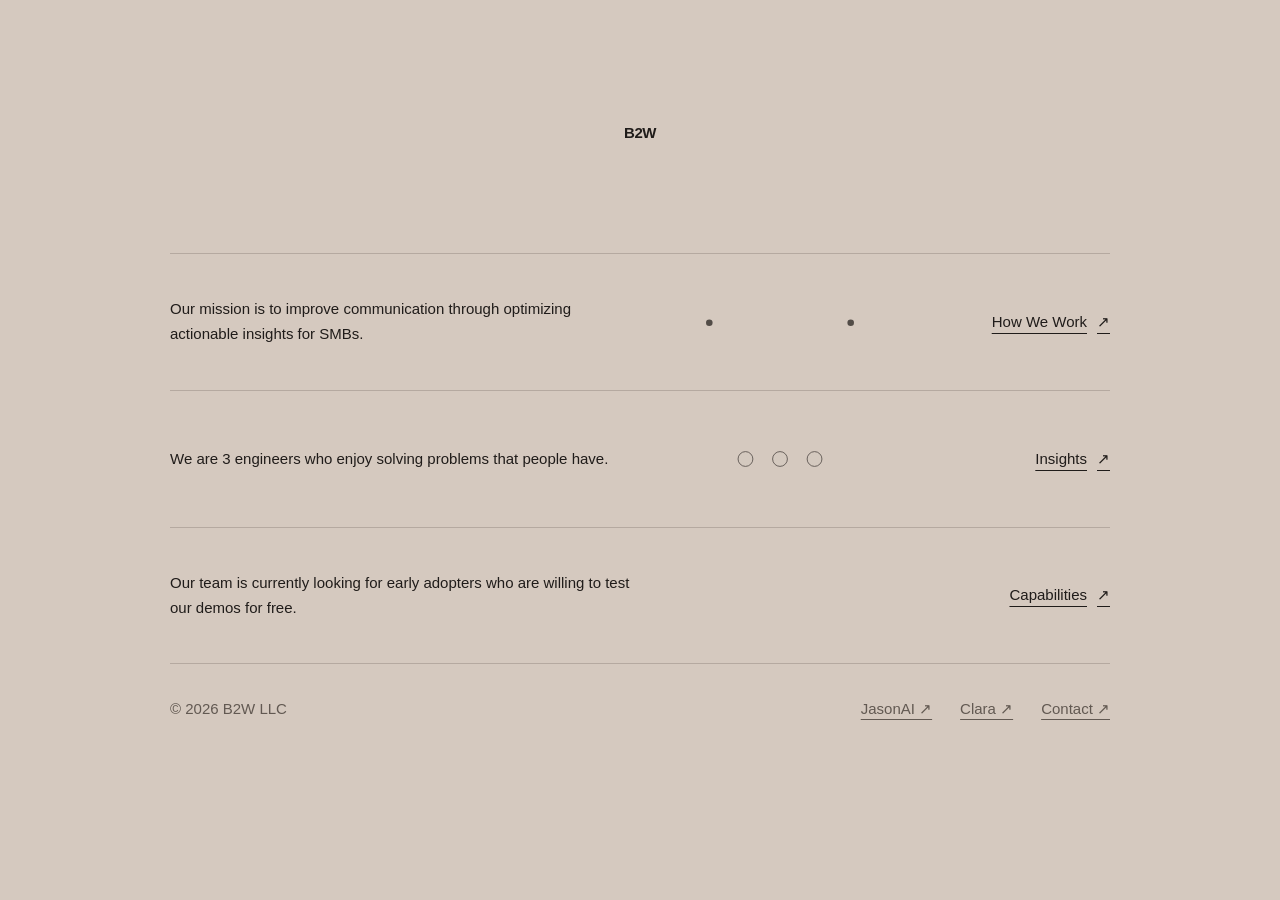
==== index.html @ 0a70f093 "Build V2 unlimited six-question SMB field notes and animated JasonAI Clara product tours" ====
<!doctype html>

<html lang="en">
  <head>
    <meta charset="utf-8" />
    <meta name="theme-color" content="#f2f1ed" />
    <meta content="width=device-width,initial-scale=1" name="viewport" />
    <meta
      content="B2W designs practical AI systems around the information, decisions, and handoffs that already run a business."
      name="description"
    />
    <title>B2W — Built to Work</title>

    <link rel="stylesheet" href="/assets/css/b2w.css" />
    <link rel="stylesheet" href="/assets/css/home.css" />
    <link rel="stylesheet" href="/assets/css/header.css" />
    <link rel="stylesheet" href="/assets/css/ecosystem-home-links.css" />
    <link rel="stylesheet" href="/assets/css/site-contact.css" />
    <link rel="stylesheet" href="/assets/css/field-notes-v2.css" />
    <link rel="stylesheet" href="/assets/css/live-product-demos-v2.css" />
  </head>
  <body>
    <div class="site-shell">
      <header class="site-header ecosystem-header">
        <div class="header-inner">
          <a
            aria-label="B2W home"
            class="brand"
            data-view-link="home"
            href="#home"
            >B2W</a
          ><span
            class="current-page"
            id="currentPage"
            aria-live="polite"
          ></span>
          <nav aria-label="B2W pages" class="header-nav">
            <a data-view-link="how-we-work" href="#how-we-work">How We Work</a
            ><a data-view-link="insights" href="#insights">Insights</a
            ><a data-view-link="offerings" href="#offerings">Capabilities</a>
          </nav>
          <div class="header-actions">
            <a
              class="contact-button"
              href="/contact/" data-contact-open
              >Contact</a
            ><a class="secondary-cta" href="/jasonai/"
              >JasonAI <span aria-hidden="true">↗</span></a
            ><a class="secondary-cta" href="/clara/"
              >Clara <span aria-hidden="true">↗</span></a
            >
          </div>
          <button
            aria-controls="mobileTray"
            aria-expanded="false"
            class="menu-toggle"
            type="button"
          >
            <span>Menu</span><span aria-hidden="true">+</span>
          </button>
          <nav
            aria-label="Mobile navigation"
            class="mobile-tray"
            id="mobileTray"
          >
            <a data-view-link="how-we-work" href="#how-we-work"
              ><span>How We Work</span><span>→</span></a
            >
            <a data-view-link="insights" href="#insights"
              ><span>Insights</span><span>→</span></a
            >
            <a data-view-link="offerings" href="#offerings"
              ><span>Capabilities</span><span>→</span></a
            >
            <a
              class="mobile-contact-cta"
              href="/contact/" data-contact-open
              ><span>Contact</span><span aria-hidden="true">→</span></a
            >
            <a
              class="product-sub-link"
              href="/jasonai/"
              aria-label="Visit JasonAI product website"
              ><span>JasonAI</span><span aria-hidden="true">↗</span></a
            ><a
              class="product-sub-link"
              href="/clara/"
              aria-label="Visit Clara product website"
              ><span>Clara</span><span aria-hidden="true">↗</span></a
            >
          </nav>
        </div>
        <div class="mobile-menu-shade" aria-hidden="true"></div>
      </header>
      <div class="view-wrap">
        <main class="mock-view active" data-view="home" id="home">
          <section class="mission-home">
            <div class="mission-unit">
              <p>
                Our mission is to improve communication through optimizing
                actionable insights for SMBs.
              </p>
              <div class="mission-interlude">
                <svg viewBox="0 0 180 42" fill="none" aria-hidden="true">
                  <path class="hm-path" d="M4 22H55L75 7L101 35L126 22H176" />
                  <circle class="hm-dot" r="4" cx="4" cy="22" />
                  <circle class="hm-dot delay" r="4" cx="176" cy="22" /></svg
                ><a
                  class="mission-link"
                  data-view-link="how-we-work" href="#how-we-work"
                  >How We Work <span aria-hidden="true">↗</span></a
                >
              </div>
            </div>
            <div class="mission-unit">
              <p>
                We are 3 engineers who enjoy solving problems that people have.
              </p>
              <div class="mission-interlude">
                <svg viewBox="0 0 180 42" fill="none" aria-hidden="true">
                  <path class="hm-path" d="M8 21H172" />
                  <circle class="hm-node" cx="48" cy="21" r="9" />
                  <circle class="hm-node delay" cx="90" cy="21" r="9" />
                  <circle class="hm-node delay2" cx="132" cy="21" r="9" /></svg
                ><a
                  class="mission-link"
                  data-view-link="insights" href="#insights"
                  >Insights <span aria-hidden="true">↗</span></a
                >
              </div>
            </div>
            <div class="mission-unit">
              <p>
                Our team is currently looking for early adopters who are willing
                to test our demos for free.
              </p>
              <div class="mission-interlude">
                <svg viewBox="0 0 180 42" fill="none" aria-hidden="true">
                  <path class="hm-path" d="M4 32H40V10H82V32H122V10H176" />
                  <path class="hm-tail" d="M161 4L176 10L161 16" /></svg
                ><a
                  class="mission-link"
                  data-view-link="offerings" href="#offerings"
                  >Capabilities <span aria-hidden="true">↗</span></a
                >
              </div>
            </div>
            <div class="home-bottom-actions">
              <span class="home-llc">© 2026 B2W LLC</span><div class="ecosystem-home-footer"><a href="/jasonai/">JasonAI ↗</a><a href="/clara/">Clara ↗</a><a class="home-contact" href="/contact/" data-contact-open>Contact ↗</a></div>
            </div>
          </section>
        </main>
        <main class="mock-view" data-view="offerings" id="offerings"><div class="offerings-layout"><article class="offering-card v2-product-card"><a href="/jasonai/" aria-label="Open jasonai website"><span class="v2-product-title">JasonAI</span><p class="v2-product-desc">The GC owner's executive secretary: ask in selected conversations, track job changes, and review updates in one dashboard.</p><div class="v2-live-stage" data-product="jasonai" aria-label="jasonai illustrative product demonstration"></div><span class="v2-product-open"><span>JasonAI</span><span>Explore product ↗</span></span></a></article><article class="offering-card v2-product-card"><a href="/clara/" aria-label="Open clara website"><span class="v2-product-title">Clara</span><p class="v2-product-desc">For property teams: record a site visit, build an estimate, share versions and stay on top of every property in chat.</p><div class="v2-live-stage" data-product="clara" aria-label="clara illustrative product demonstration"></div><span class="v2-product-open"><span>Clara</span><span>Explore product ↗</span></span></a></article></div></main>
        <main class="mock-view" data-view="team" id="team">
          <div class="team-table" role="table" aria-label="B2W team">
            <div class="team-row" role="row" tabindex="0">
              <div class="team-identity" role="cell">
                <strong>Ali</strong><br />Strategy<img
                  class="team-portrait"
                  alt="Portrait of Ali"
                  src="/assets/images/team-01.webp"
                  loading="lazy"
                />
              </div>
              <div role="cell">
                Identifies the decisions worth improving, shapes product
                direction, and connects customer needs to practical systems.
              </div>
            </div>
            <div class="team-row" role="row" tabindex="0">
              <div class="team-identity" role="cell">
                <strong>Aaron</strong><br />Operations<img
                  class="team-portrait"
                  alt="Portrait of Aaron"
                  src="/assets/images/team-02.webp"
                  loading="lazy"
                />
              </div>
              <div role="cell">
                Customer discovery, delivery, and turning working pilots into
                repeatable services.
              </div>
            </div>
            <div class="team-row" role="row" tabindex="0">
              <div class="team-identity" role="cell">
                <strong>Jason</strong><br />Technology<img
                  class="team-portrait"
                  alt="Portrait of Jason"
                  src="/assets/images/team-03.webp"
                  loading="lazy"
                />
              </div>
              <div role="cell">
                Implementation, architecture, and translating product behavior
                into working software.
              </div>
            </div>
          </div>
        </main>
        <main class="mock-view" data-view="how-we-work" id="how-we-work">
          <section class="subpage">
            <div class="stage-list">
              <section class="stage open" data-stage="">
                <button aria-expanded="true" class="stage-head" type="button">
                  <span class="stage-number">01</span
                  ><span class="stage-title">Understand the work</span
                  ><span class="stage-mark">+</span>
                </button>
                <div class="stage-body">
                  <div class="stage-body-inner">
                    <div class="stage-details">
                      <div class="stage-detail">
                        <span>We look at</span
                        ><span
                          >Who is doing the work, what information they use,
                          where it comes from, and what decision or handoff
                          matters.</span
                        >
                      </div>
                      <div class="stage-detail">
                        <span>We identify</span
                        ><span
                          >Repeated friction, missing context, manual
                          reconciliation, approval bottlenecks, and failure
                          points.</span
                        >
                      </div>
                      <div class="stage-detail">
                        <span>You leave with</span
                        ><span
                          >A clear workflow map and a specific operating problem
                          worth solving.</span
                        >
                      </div>
                    </div>
                  </div>
                </div>
              </section>
              <section class="stage" data-stage="">
                <button aria-expanded="false" class="stage-head" type="button">
                  <span class="stage-number">02</span
                  ><span class="stage-title">Define the system</span
                  ><span class="stage-mark">+</span>
                </button>
                <div class="stage-body">
                  <div class="stage-body-inner">
                    <div class="stage-details">
                      <div class="stage-detail">
                        <span>We decide</span
                        ><span
                          >What the system needs to know, what it should
                          surface, what it can automate, and where a person
                          stays in control.</span
                        >
                      </div>
                      <div class="stage-detail">
                        <span>We design</span
                        ><span
                          >The information model, decision logic, interface,
                          approvals, and handoffs around the existing
                          workflow.</span
                        >
                      </div>
                      <div class="stage-detail">
                        <span>You leave with</span
                        ><span
                          >A concrete system definition instead of an abstract
                          AI use case.</span
                        >
                      </div>
                    </div>
                  </div>
                </div>
              </section>
              <section class="stage" data-stage="">
                <button aria-expanded="false" class="stage-head" type="button">
                  <span class="stage-number">03</span
                  ><span class="stage-title">Prototype the behavior</span
                  ><span class="stage-mark">+</span>
                </button>
                <div class="stage-body">
                  <div class="stage-body-inner">
                    <div class="stage-details">
                      <div class="stage-detail">
                        <span>We build</span
                        ><span
                          >The smallest working version that proves how
                          information becomes context, how the system reasons
                          through the task, and what the user actually
                          sees.</span
                        >
                      </div>
                      <div class="stage-detail">
                        <span>We test</span
                        ><span
                          >Real scenarios, edge cases, user reactions, and
                          whether the workflow is genuinely faster or
                          clearer.</span
                        >
                      </div>
                      <div class="stage-detail">
                        <span>You leave with</span
                        ><span
                          >A working prototype that can be used, challenged, and
                          improved.</span
                        >
                      </div>
                    </div>
                  </div>
                </div>
              </section>
              <section class="stage" data-stage="">
                <button aria-expanded="false" class="stage-head" type="button">
                  <span class="stage-number">04</span
                  ><span class="stage-title">Connect the workflow</span
                  ><span class="stage-mark">+</span>
                </button>
                <div class="stage-body">
                  <div class="stage-body-inner">
                    <div class="stage-details">
                      <div class="stage-detail">
                        <span>We connect</span
                        ><span
                          >The minimum set of tools, data sources, messaging
                          channels, spreadsheets, or internal systems required
                          to keep the workflow current.</span
                        >
                      </div>
                      <div class="stage-detail">
                        <span>We control</span
                        ><span
                          >Permissions, review points, failure states, and the
                          actions the system is allowed to take.</span
                        >
                      </div>
                      <div class="stage-detail">
                        <span>You leave with</span
                        ><span
                          >An integrated pilot operating against the real work
                          rather than sample data.</span
                        >
                      </div>
                    </div>
                  </div>
                </div>
              </section>
              <section class="stage" data-stage="">
                <button aria-expanded="false" class="stage-head" type="button">
                  <span class="stage-number">05</span
                  ><span class="stage-title">Refine and hand off</span
                  ><span class="stage-mark">+</span>
                </button>
                <div class="stage-body">
                  <div class="stage-body-inner">
                    <div class="stage-details">
                      <div class="stage-detail">
                        <span>We measure</span
                        ><span
                          >Where the system saves time, improves visibility,
                          reduces missed work, or creates better
                          decisions.</span
                        >
                      </div>
                      <div class="stage-detail">
                        <span>We refine</span
                        ><span
                          >The interface, context, logic, and integrations
                          around actual use.</span
                        >
                      </div>
                      <div class="stage-detail">
                        <span>You leave with</span
                        ><span
                          >A maintainable operating system, documented behavior,
                          and a clear path for what should happen next.</span
                        >
                      </div>
                    </div>
                  </div>
                </div>
              </section>
            </div>
          </section>
        </main>
        <main class="mock-view" data-view="insights" id="insights"></main>
      </div>
    </div>
    <footer class="footer">
      <div class="footer-inner"><span>© 2026 B2W LLC</span><nav class="footer-links" aria-label="Other B2W sites"><a href="/jasonai/">JasonAI ↗</a><a href="/clara/">Clara ↗</a><a href="/contact/" data-contact-open>Contact ↗</a></nav></div>
    </footer>
    <script src="/assets/js/field-notes-data-v2.js"></script>
    <script src="/assets/js/field-notes-ui-v2.js"></script>
    <script src="/assets/js/b2w-route-entry.js"></script>
    <script src="/assets/js/b2w-controller.js"></script>
    <script src="/assets/js/b2w-offerings.js"></script>
    <script src="/assets/js/live-product-demos-v2.js"></script>
    <script src="/assets/js/b2w-insights.js"></script>
    <script src="/assets/js/b2w-mobile-navigation.js"></script>
    <script src="/assets/js/b2w-theme.js"></script>
    <script src="/assets/js/b2w-labels.js"></script>
    <script src="/assets/js/ecosystem-transitions.js"></script>
      <script src="/assets/js/site-contact.js"></script>
  </body>
</html>
---- assets/css/b2w.css ----
:root {
  --paper: #f2f1ed;
  --ink: #11110f;
  --muted: #6e6a65;
  --rule: rgba(17, 17, 15, 0.13);
  --size: 15px;
  --line: 1.62;
  --step: 28px;
  --max: 760px;
  --shell: 1120px;
  --ease: cubic-bezier(0.2, 0.8, 0.2, 1);
  --spring: cubic-bezier(0.16, 1, 0.3, 1);
}
* {
  box-sizing: border-box;
}
html {
  background: var(--paper);
  scroll-behavior: smooth;
}
body {
  margin: 0;
  background: var(--paper);
  color: var(--ink);
  font-family:
    Inter,
    ui-sans-serif,
    -apple-system,
    BlinkMacSystemFont,
    "Segoe UI",
    sans-serif;
  -webkit-font-smoothing: antialiased;
  font-size: var(--size);
  line-height: var(--line);
}
a {
  color: inherit;
  text-decoration: none;
}
button {
  font: inherit;
  color: inherit;
}
.view-wrap {
  width: min(88vw, var(--max));
  margin: 0 auto;
  padding: 38px 0 clamp(84px, 10vw, 120px);
}
.mock-view {
  display: none;
}
.mock-view.active {
  display: block;
  animation: viewIn 0.48s var(--spring) both;
}
@keyframes viewIn {
  from {
    opacity: 0;
    transform: translateY(8px);
  }
  to {
    opacity: 1;
    transform: none;
  }
}
.page-grid {
  display: grid;
  grid-template-columns: 1fr;
  gap: clamp(44px, 7vw, 72px);
}
.section {
  border-top: 1px solid var(--rule);
  padding-top: 13px;
}
.section-head {
  width: 100%;
  min-height: 28px;
  border: 0;
  background: none;
  padding: 0;
  display: flex;
  align-items: baseline;
  justify-content: space-between;
  gap: 18px;
  text-align: left;
  cursor: pointer;
  font-size: var(--size);
  line-height: var(--line);
  font-weight: 700;
}
.section-head:hover .section-label,
.section-head:focus-visible .section-label {
  text-decoration: underline;
  text-underline-offset: 4px;
}
.section-head:focus-visible {
  outline: none;
}
.section-toggle {
  color: var(--muted);
  font-weight: 400;
  line-height: 1;
  transition:
    transform 0.3s var(--spring),
    color 0.2s var(--ease);
}
.section.open .section-toggle {
  transform: rotate(45deg);
  color: var(--ink);
}
.section-panel {
  display: grid;
  grid-template-rows: 0fr;
  opacity: 0;
  transition:
    grid-template-rows 0.5s var(--spring),
    opacity 0.28s var(--ease),
    padding-top 0.5s var(--spring);
}
.section.open .section-panel {
  grid-template-rows: 1fr;
  opacity: 1;
  padding-top: calc(var(--step) * 0.72);
}
.section-panel-inner {
  overflow: hidden;
}
.copy-list {
  list-style: none;
  margin: 0;
  padding: 0;
  width: 100%;
  display: grid;
  grid-auto-rows: minmax(var(--step), auto);
  align-content: start;
}
.copy-list li {
  margin: 0;
  padding: 0;
  min-height: var(--step);
  font-size: var(--size);
  line-height: var(--line);
  font-weight: 400;
  letter-spacing: 0;
  text-wrap: pretty;
}
.copy-list strong {
  font: inherit;
  font-weight: 700;
}
.copy-list .muted {
  color: var(--muted);
}
.copy-list .space {
  min-height: calc(var(--step) * 1.15);
}
.copy-list .rule {
  height: 1px;
  min-height: 1px;
  border-top: 1px solid var(--rule);
  margin: calc(var(--step) * 0.62) 0;
}
.copy-list .indent {
  padding-left: 20px;
}
.copy-list a:hover {
  text-decoration: underline;
  text-underline-offset: 4px;
}
.section.open .copy-list li {
  opacity: 0;
  transform: translateY(7px);
  animation: lineIn 0.46s var(--spring) forwards;
}
.section.open .copy-list li:nth-child(1) {
  animation-delay: 0.05s;
}
.section.open .copy-list li:nth-child(2) {
  animation-delay: 0.08s;
}
.section.open .copy-list li:nth-child(3) {
  animation-delay: 0.11s;
}
.section.open .copy-list li:nth-child(4) {
  animation-delay: 0.14s;
}
.section.open .copy-list li:nth-child(5) {
  animation-delay: 0.17s;
}
.section.open .copy-list li:nth-child(n + 6) {
  animation-delay: 0.2s;
}
.subpage {
  border-top: 1px solid var(--rule);
  padding-top: 13px;
}
.subpage .copy-list {
  padding-top: calc(var(--step) * 0.72);
}
.subpage .copy-list li {
  opacity: 0;
  transform: translateY(7px);
  animation: lineIn 0.46s var(--spring) forwards;
}
.subpage .copy-list li:nth-child(1) {
  animation-delay: 0.05s;
}
.subpage .copy-list li:nth-child(2) {
  animation-delay: 0.09s;
}
.subpage .copy-list li:nth-child(3) {
  animation-delay: 0.13s;
}
.subpage .copy-list li:nth-child(4) {
  animation-delay: 0.17s;
}
.subpage .copy-list li:nth-child(5) {
  animation-delay: 0.21s;
}
.subpage .copy-list li:nth-child(n + 6) {
  animation-delay: 0.25s;
}
.stage-intro {
  padding-top: calc(var(--step) * 0.72);
  padding-bottom: calc(var(--step) * 0.7);
}
.stage-list {
  border-top: 1px solid var(--rule);
}
.stage {
  border-bottom: 1px solid var(--rule);
}
.stage-head {
  width: 100%;
  padding: 15px 0;
  border: 0;
  background: transparent;
  display: grid;
  grid-template-columns: 38px 1fr auto;
  gap: 10px;
  align-items: baseline;
  text-align: left;
  cursor: pointer;
}
.stage-number {
  color: var(--muted);
}
.stage-title {
  font-weight: 700;
}
.stage-mark {
  color: var(--muted);
  transition:
    transform 0.3s var(--spring),
    color 0.2s var(--ease);
}
.stage.open .stage-mark {
  transform: rotate(45deg);
  color: var(--ink);
}
.stage-body {
  display: grid;
  grid-template-rows: 0fr;
  opacity: 0;
  transition:
    grid-template-rows 0.46s var(--spring),
    opacity 0.26s var(--ease),
    padding 0.46s var(--spring);
}
.stage.open .stage-body {
  grid-template-rows: 1fr;
  opacity: 1;
  padding: 2px 0 18px;
}
.stage-body-inner {
  overflow: hidden;
  padding-left: 48px;
}
.stage-details {
  display: grid;
  grid-template-columns: 1fr;
  gap: 10px;
}
.stage-detail {
  display: grid;
  grid-template-columns: 108px 1fr;
  gap: 18px;
}
.stage-detail span:first-child {
  color: var(--muted);
}
@keyframes lineIn {
  to {
    opacity: 1;
    transform: none;
  }
}
.footer {
  border-top: 1px solid var(--rule);
  background: var(--paper);
}
.footer-inner {
  width: min(92vw, var(--shell));
  margin: 0 auto;
  display: grid;
  grid-template-columns: 1fr 1fr;
  gap: 32px;
  padding: 24px 0 36px;
}
.footer-inner > * {
  font-size: var(--size);
  line-height: var(--line);
}
.footer-inner a {
  justify-self: start;
}
@media (max-width: 820px) {
  :root {
    --size: 15px;
    --step: 26px;
  }
  .view-wrap {
    width: min(90vw, var(--max));
    padding-top: 30px;
  }
}
@media (max-width: 660px) {
  .view-wrap {
    width: calc(100% - 32px);
    padding-top: 28px;
  }
  .footer-inner {
    width: calc(100% - 32px);
    grid-template-columns: 1fr;
    gap: 4px;
  }
  .stage-head {
    grid-template-columns: 30px 1fr auto;
  }
  .stage-body-inner {
    padding-left: 40px;
  }
  .stage-detail {
    grid-template-columns: 1fr;
    gap: 1px;
  }
}
@media (prefers-reduced-motion: reduce) {
  html {
    scroll-behavior: auto;
  }
  .section-panel,
  .section-toggle,
  .stage-body,
  .stage-mark {
    transition: none;
  }
  .section.open .copy-list li,
  .subpage .copy-list li {
    opacity: 1;
    transform: none;
    animation: none;
  }
  .mock-view.active {
    animation: none;
  }
}
.motion-visual {
  margin: 14px 0 22px;
  height: 220px;
  background: transparent;
  border: 0;
  overflow: hidden;
}
.motion-visual svg {
  width: 100%;
  height: 100%;
  display: block;
  overflow: visible;
}
.motion-visual .node {
  fill: var(--paper);
  stroke: var(--ink);
  stroke-width: 1.5;
}
.motion-visual .hub {
  fill: var(--ink);
  stroke: var(--ink);
  stroke-width: 1.5;
}
.motion-visual .satellites circle {
  fill: var(--paper);
  stroke: var(--muted);
  stroke-width: 1.4;
}
.motion-visual .ink-line,
.motion-visual .radial,
.motion-visual .upcurve {
  fill: none;
  stroke: var(--muted);
  stroke-width: 1.6;
  stroke-linecap: round;
  stroke-linejoin: round;
}
.motion-visual .radial {
  stroke-dasharray: 5 7;
  animation: line-drift 6s linear infinite;
}
.motion-visual .ink-line {
  stroke-dasharray: 600;
  stroke-dashoffset: 600;
  animation: draw-flow 3.8s ease-in-out infinite alternate;
}
.motion-visual .dashed {
  stroke-dasharray: 7 8;
  animation: line-drift 6s linear infinite;
}
.motion-visual .divider {
  stroke: var(--ink);
  stroke-width: 1.3;
  stroke-dasharray: 4 8;
}
.motion-visual .moving {
  fill: var(--ink);
  animation: shift-dot 3.8s ease-in-out infinite alternate;
}
.motion-visual .halo,
.motion-visual .pulse-ring {
  fill: none;
  stroke: var(--ink);
  stroke-width: 1.5;
  transform-box: fill-box;
  transform-origin: center;
  animation: ring 3.3s ease-out infinite;
}
.motion-visual .delay {
  animation-delay: 1.5s;
}
.motion-visual .upcurve {
  stroke: var(--ink);
  stroke-width: 2;
}
.motion-visual .satellites circle {
  animation: breathe 3.4s ease-in-out infinite alternate;
}
.motion-visual .satellites circle:nth-child(2n) {
  animation-delay: 1.1s;
}
@keyframes draw-flow {
  to {
    stroke-dashoffset: 0;
  }
}
@keyframes line-drift {
  to {
    stroke-dashoffset: -120;
  }
}
@keyframes shift-dot {
  0% {
    opacity: 0.2;
    transform: translateX(0);
  }
  100% {
    opacity: 1;
    transform: translateX(15px);
  }
}
@keyframes ring {
  0% {
    opacity: 0.7;
    transform: scale(0.75);
  }
  90%,
  100% {
    opacity: 0;
    transform: scale(1.6);
  }
}
@keyframes breathe {
  to {
    opacity: 0.25;
  }
}
@media (max-width: 660px) {
  .motion-visual {
    height: 160px;
    margin: 12px 0 20px;
  }
}
@media (prefers-reduced-motion: reduce) {
  .motion-visual * {
    animation: none !important;
  }
}
html {
  min-height: 100%;
  background: var(--paper);
}
body {
  min-height: 100dvh;
  display: flex;
  flex-direction: column;
  transition:
    background 0.3s,
    color 0.3s;
}
body.mode-how {
  --paper: #fff;
  --ink: #171812;
  --muted: #66695e;
  --rule: rgba(25, 28, 23, 0.17);
}
body.mode-insights {
  --paper: #252828;
  --ink: #eceae2;
  --muted: #acb0ac;
  --rule: rgba(250, 250, 250, 0.21);
}
body.mode-about {
  --paper: #173e2d;
  --ink: #edf2e9;
  --muted: #bdd0c0;
  --rule: rgba(235, 247, 237, 0.23);
}
html:has(body.mode-how) {
  background: #fff;
}
html:has(body.mode-insights) {
  background: #252828;
}
html:has(body.mode-about) {
  background: #173e2d;
}
.site-shell {
  flex: 1 0 auto;
  min-height: 0;
}
.view-wrap {
  padding-bottom: 34px !important;
}
.footer {
  margin: 0 !important;
  flex: none;
}
.footer-inner {
  padding: 14px 0 16px !important;
}
.projects-home {
  padding-top: 8px;
}
.project-group {
  border-top: 1px solid var(--rule);
  padding: 17px 0 26px;
}
.project-group ol {
  padding-left: 22px;
  margin: 12px 0 0;
}
.project-group li {
  padding: 3px 0;
}
.team-table {
  width: 100%;
  border-top: 1.5px solid var(--rule);
  margin-top: 8px;
}
.team-row {
  display: grid;
  grid-template-columns: minmax(150px, 30%) minmax(0, 70%);
  border-bottom: 1px solid var(--rule);
  gap: 24px;
  padding: 21px 0;
  line-height: 1.6;
  position: relative;
  outline-offset: 3px;
}
.team-row strong {
  font-weight: 700;
}
.team-identity {
  position: relative;
}
.team-portrait {
  position: absolute;
  left: min(85%, 260px);
  top: 50%;
  width: 170px;
  height: 170px;
  object-fit: cover;
  object-position: center;
  border-radius: 2px;
  opacity: 0;
  visibility: hidden;
  filter: grayscale(1) contrast(1.05) brightness(0.84);
  transform: translate(0, -42%) scale(0.96);
  box-shadow: 0 14px 40px rgba(0, 0, 0, 0.25);
  pointer-events: none;
  z-index: 3;
  transition:
    opacity 0.35s ease,
    transform 0.45s cubic-bezier(0.16, 1, 0.3, 1),
    visibility 0.35s;
}
.team-row:hover .team-portrait,
.team-row:focus-visible .team-portrait,
.team-row:focus-within .team-portrait {
  opacity: 1;
  visibility: visible;
  transform: translate(0, -50%) scale(1);
}
.stage-intro {
  display: none !important;
}
.stage-list {
  margin-top: 0;
  border-top: 0 !important;
}
.stage:first-child {
  border-top: 0 !important;
}
.stage-list .stage:first-child .stage-head {
  border-top: 0 !important;
}
body.mode-insights .view-wrap {
  width: min(92vw, var(--shell));
  max-width: none;
  padding-top: 30px;
}
.field-workspace {
  position: relative;
  width: 100%;
  display: grid;
  grid-template-columns: minmax(182px, 1fr) minmax(0, 1.55fr) minmax(210px, 1fr);
  gap: 28px;
  align-items: start;
}
.field-library {
  grid-column: 1;
  min-width: 0;
  will-change: transform;
}
.field-workspace.is-empty {
  grid-template-columns: 0fr minmax(0, 1fr) 0fr;
  gap: 0;
}
.field-workspace.is-empty .field-library {
  grid-column: 2;
  width: min(100%, 560px);
  justify-self: center;
}
.field-reader {
  grid-column: 2/4;
  min-width: 0;
}
.field-workspace.is-empty .field-reader {
  visibility: hidden;
  pointer-events: none;
  height: 0;
}
.field-library nav {
  display: grid;
}
.field-item {
  display: grid;
  grid-template-columns: 25px 1fr;
  gap: 9px;
  border: 0;
  border-top: 1px solid var(--rule);
  background: transparent;
  color: var(--ink);
  padding: 15px 0;
  cursor: pointer;
  text-align: left;
  line-height: 1.45;
  font-size: var(--size);
  transition: transform 0.28s cubic-bezier(0.16, 1, 0.3, 1);
}
.field-item[aria-pressed="true"] {
  font-weight: 700;
  transform: translateX(11px);
}
.field-item:hover {
  opacity: 0.76;
}
.field-number {
  color: var(--muted);
  font-weight: 400;
}
.field-panel[hidden] {
  display: none;
}
.field-panel {
  display: grid;
  grid-template-columns: minmax(0, 1.55fr) minmax(210px, 1fr);
  gap: 28px;
  align-items: start;
}
.field-hero {
  border-top: 1px solid var(--rule);
  padding-top: 15px;
  text-align: center;
  min-width: 0;
  opacity: 0;
  transform: translateY(13px);
}
.field-art {
  max-width: 500px;
  margin: 0 auto;
}
.field-art .motion-visual {
  height: 230px;
  max-width: 100%;
  margin: 0 auto;
  background: transparent;
}
.field-art svg {
  width: 100%;
  height: auto;
  max-height: 230px;
}
.field-caption {
  color: var(--muted);
  font-style: italic;
  margin-top: 4px;
}
.field-text {
  border-top: 1px solid var(--rule);
  padding-top: 15px;
  display: grid;
  gap: 20px;
  line-height: var(--line);
}
.field-text p {
  margin: 0;
  opacity: 0;
  transform: translateY(10px);
}
.field-workspace.reveal-content .field-hero {
  animation: fieldGraphic 0.55s cubic-bezier(0.16, 1, 0.3, 1) forwards;
}
.field-workspace.reveal-content .field-text p {
  animation: fieldLine 0.5s cubic-bezier(0.16, 1, 0.3, 1) both;
  animation-delay: calc(350ms + var(--line-number, 0) * 110ms);
}
@keyframes fieldGraphic {
  to {
    opacity: 1;
    transform: none;
  }
}
@keyframes fieldLine {
  to {
    opacity: 1;
    transform: none;
  }
}
@media (max-width: 1050px) {
  .field-workspace {
    grid-template-columns: minmax(175px, 0.85fr) minmax(0, 1.35fr) minmax(
        185px,
        1fr
      );
    gap: 20px;
  }
  .field-panel {
    grid-template-columns: minmax(0, 1.35fr) minmax(185px, 1fr);
    gap: 20px;
  }
  .field-art .motion-visual {
    height: 190px;
  }
}
@media (max-width: 780px) {
  .field-workspace {
    grid-template-columns: minmax(150px, 200px) 1fr;
    gap: 22px;
  }
  .field-reader {
    grid-column: 2;
  }
  .field-panel {
    grid-template-columns: 1fr;
    gap: 24px;
  }
  .field-workspace.is-empty {
    grid-template-columns: 0fr 1fr;
  }
  .field-art .motion-visual {
    height: 190px;
  }
}
@media (max-width: 570px) {
  body.mode-insights .view-wrap {
    width: calc(100% - 32px);
  }
  .field-workspace,
  .field-workspace.is-empty {
    grid-template-columns: 1fr;
    gap: 22px;
  }
  .field-library,
  .field-workspace.is-empty .field-library {
    grid-column: 1;
    width: 100%;
  }
  .field-reader {
    grid-column: 1;
  }
  .field-workspace.is-empty .field-reader {
    display: none;
  }
  .team-row {
    grid-template-columns: minmax(95px, 33%) minmax(0, 1fr);
    gap: 16px;
  }
  .team-portrait {
    width: 124px;
    height: 124px;
    left: 10px;
    top: calc(100% + 18px);
  }
  .team-row:hover .team-portrait,
  .team-row:focus-visible .team-portrait,
  .team-row:focus-within .team-portrait {
    transform: translate(0, 0) scale(1);
  }
  .view-wrap {
    padding-bottom: 24px !important;
  }
}
@media (prefers-reduced-motion: reduce) {
  body,
  .field-library,
  .team-portrait {
    transition: none !important;
    animation: none !important;
  }
  .field-hero,
  .field-text p {
    opacity: 1 !important;
    transform: none !important;
    animation: none !important;
  }
}
body.mode-team {
  --paper: #f2f1ed;
  --ink: #11110f;
  --muted: #6e6a65;
  --rule: rgba(17, 17, 15, 0.13);
}
body.mode-offerings {
  --paper: #173e2d;
  --ink: #edf2e9;
  --muted: #bdd0c0;
  --rule: rgba(235, 247, 237, 0.23);
}
html:has(body.mode-team) {
  background: #f2f1ed;
}
html:has(body.mode-offerings) {
  background: #173e2d;
}
.offerings-layout {
  display: grid;
  grid-template-columns: repeat(2, minmax(0, 1fr));
  gap: 22px;
  align-items: stretch;
  padding-top: 8px;
}
.offering-card {
  display: flex;
  flex-direction: column;
  min-height: 485px;
  border: 1px solid var(--rule);
  padding: clamp(24px, 3.2vw, 40px);
  background: rgba(255, 255, 255, 0.025);
}
.offering-eyebrow {
  font-size: 12px;
  letter-spacing: 0.09em;
  text-transform: uppercase;
  color: var(--muted);
  margin-bottom: 38px;
}
.offering-card h2 {
  font-size: clamp(25px, 2.4vw, 38px);
  line-height: 1.2;
  letter-spacing: -0.035em;
  font-weight: 500;
  margin: 0 0 20px;
  max-width: 470px;
}
.offering-desc {
  font-size: 15px;
  line-height: 1.7;
  max-width: 540px;
  margin: 0 0 42px;
}
.offering-features {
  list-style: none;
  margin: auto 0 0;
  padding: 20px 0 0;
  border-top: 1px solid var(--rule);
  font-size: 13px;
  color: var(--muted);
  line-height: 1.65;
}
.offering-features li {
  padding: 6px 0;
  border-bottom: 1px solid var(--rule);
}
#team .team-table {
  margin-top: 12px;
  border-top: 1px solid var(--rule);
}
#team .team-row {
  position: relative;
  grid-template-columns: minmax(165px, 31%) minmax(0, 1fr);
  gap: clamp(24px, 5vw, 80px);
  min-height: 170px;
  padding: 32px 4px;
  border-bottom: 1px solid var(--rule);
  transition:
    background 0.3s ease,
    padding 0.3s ease;
}
#team .team-row:hover,
#team .team-row:focus-visible {
  background: rgba(17, 17, 15, 0.025);
  padding-left: 16px;
  padding-right: 16px;
}
#team .team-identity {
  position: static;
  align-self: start;
}
#team .team-identity strong {
  font-size: clamp(23px, 2.2vw, 33px);
  font-weight: 500;
  letter-spacing: -0.035em;
}
#team .team-identity {
  line-height: 1.7;
}
#team .team-description {
  max-width: 640px;
}
#team .team-row [role="cell"]:last-child {
  padding-right: clamp(145px, 19vw, 210px);
  line-height: 1.68;
  align-self: center;
}
#team .team-portrait {
  left: auto;
  right: 16px;
  top: 50%;
  width: clamp(120px, 14vw, 164px);
  height: clamp(124px, 14vw, 164px);
  object-fit: cover;
  border-radius: 1px;
  filter: grayscale(0.85) saturate(0.5) contrast(1.04);
  box-shadow: none;
  transform: translate(8px, -45%) scale(0.98);
  transition:
    opacity 0.4s cubic-bezier(0.16, 1, 0.3, 1),
    transform 0.5s cubic-bezier(0.16, 1, 0.3, 1),
    visibility 0.4s;
}
#team .team-row:hover .team-portrait,
#team .team-row:focus-within .team-portrait,
#team .team-row:focus-visible .team-portrait {
  transform: translate(0, -50%) scale(1);
  opacity: 1;
  visibility: visible;
}
@media (max-width: 800px) {
  .offerings-layout {
    grid-template-columns: 1fr;
  }
  .offering-card {
    min-height: 420px;
  }
}
@media (max-width: 570px) {
  #team .team-row {
    grid-template-columns: 1fr;
    gap: 18px;
    min-height: 210px;
    padding: 26px 0;
  }
  #team .team-row [role="cell"]:last-child {
    padding-right: 105px;
    min-height: 86px;
  }
  #team .team-portrait {
    width: 94px;
    height: 108px;
    right: 0;
    top: 64%;
    transform: translateY(-48%) scale(0.96);
  }
  #team .team-row:hover .team-portrait,
  #team .team-row:focus-visible .team-portrait {
    transform: translateY(-50%) scale(1);
  }
  .offering-card {
    padding: 23px;
    min-height: 440px;
  }
}
@media (hover: none) {
  #team .team-portrait {
    opacity: 1;
    visibility: visible;
    transform: translate(0, -50%) scale(1);
    filter: grayscale(0.85) saturate(0.5) contrast(1.04);
  }
}
@media (prefers-reduced-motion: reduce) {
  #team .team-row,
  #team .team-portrait {
    transition: none !important;
  }
}
.offerings-layout {
  align-items: start;
}
.offering-card {
  position: relative;
  overflow: hidden;
  display: flex;
  flex-direction: column;
  min-height: 370px;
  padding: 0 !important;
  background: rgba(255, 255, 255, 0.018);
  transition:
    background 0.35s ease,
    border-color 0.35s ease;
}
.offering-card:hover,
.offering-card:focus-within {
  background: rgba(255, 255, 255, 0.045);
}
.offering-trigger {
  color: var(--ink);
  background: transparent;
  border: 0;
  width: 100%;
  min-height: 370px;
  cursor: pointer;
  display: flex;
  flex-direction: column;
  align-items: flex-start;
  justify-content: center;
  text-align: left;
  gap: 18px;
  padding: clamp(24px, 3.3vw, 42px);
  font: inherit;
  font-size: var(--size);
  line-height: var(--line);
  transition:
    min-height 0.65s cubic-bezier(0.16, 1, 0.3, 1),
    padding 0.55s ease;
}
.offering-title {
  display: block;
  font-size: var(--size) !important;
  font-weight: 500;
  line-height: var(--line);
  letter-spacing: normal;
  max-width: 410px;
}
.offering-desc {
  font-size: var(--size) !important;
  line-height: var(--line) !important;
  letter-spacing: normal !important;
  font-weight: 400 !important;
  max-width: 460px;
  margin: 0;
  opacity: 0;
  max-height: 0;
  overflow: hidden;
  transform: translateY(10px);
  transition:
    opacity 0.35s ease,
    transform 0.45s ease,
    max-height 0.4s ease;
}
.offering-card:hover .offering-desc,
.offering-card:focus-within .offering-desc,
.offering-card.is-open .offering-desc {
  opacity: 1;
  max-height: 220px;
  transform: translateY(0);
}
.offering-card.is-open .offering-trigger {
  min-height: 135px;
  justify-content: flex-start;
  padding-bottom: 20px;
  gap: 14px;
}
.offering-reveal {
  display: grid;
  grid-template-rows: 0fr;
  opacity: 0;
  transition:
    grid-template-rows 0.75s cubic-bezier(0.16, 1, 0.3, 1),
    opacity 0.35s ease;
}
.offering-reveal > .feature-diagram {
  overflow: hidden;
  min-height: 0;
}
.offering-card.is-open .offering-reveal {
  grid-template-rows: 1fr;
  opacity: 1;
}
.feature-diagram {
  position: relative;
  display: grid;
  grid-template-columns: 40px 1fr;
  padding: 12px clamp(24px, 3.3vw, 42px) 42px;
  min-height: 0;
}
.feature-axis {
  position: relative;
  display: flex;
  justify-content: center;
  align-items: center;
}
.feature-axis:after {
  content: "";
  position: absolute;
  left: 50%;
  top: 15px;
  bottom: 15px;
  border-left: 1px solid var(--rule);
  transform: scaleY(0);
  transform-origin: top;
  transition: transform 0.7s ease 0.12s;
}
.feature-axis-core {
  position: absolute;
  top: 50%;
  left: 50%;
  width: 10px;
  height: 10px;
  border: 1px solid var(--ink);
  border-radius: 50%;
  transform: translate(-50%, -50%) scale(0.3);
  opacity: 0;
  transition:
    transform 0.5s ease 0.3s,
    opacity 0.5s ease 0.3s;
  z-index: 2;
  background: var(--paper);
}
.feature-nodes {
  display: grid;
  gap: 12px;
  padding: 5px 0;
}
.feature-node {
  display: flex;
  position: relative;
  align-items: center;
  min-height: 38px;
  opacity: 0;
  transform: translateX(-10px);
  transition:
    opacity 0.45s ease,
    transform 0.55s cubic-bezier(0.16, 1, 0.3, 1);
  transition-delay: calc(0.25s + var(--i) * 0.105s);
  font-size: var(--size);
  line-height: 1.4;
}
.feature-connector {
  position: relative;
  flex: 0 0 25px;
  border-top: 1px solid var(--rule);
  margin-left: -20px;
  transform: scaleX(0);
  transform-origin: left;
  transition: transform 0.4s ease;
  transition-delay: calc(0.2s + var(--i) * 0.105s);
}
.feature-point {
  width: 5px;
  height: 5px;
  flex: 0 0 5px;
  border: 1px solid var(--ink);
  border-radius: 50%;
  margin-right: 13px;
  background: var(--paper);
}
.feature-node-text {
  max-width: 340px;
}
.offering-card.is-open .feature-axis:after {
  transform: scaleY(1);
}
.offering-card.is-open .feature-axis-core {
  opacity: 1;
  transform: translate(-50%, -50%) scale(1);
}
.offering-card.is-open .feature-node {
  opacity: 1;
  transform: translateX(0);
}
.offering-card.is-open .feature-connector {
  transform: scaleX(1);
}
.offering-trigger:focus-visible {
  outline: 2px solid var(--ink);
  outline-offset: -4px;
}
@media (hover: none) {
  .offering-desc {
    opacity: 0;
    max-height: 0;
  }
  .offering-card.is-open .offering-desc {
    opacity: 1;
    max-height: 260px;
  }
}
@media (max-width: 570px) {
  .offering-trigger {
    min-height: 235px;
  }
  .offering-card {
    min-height: 235px;
  }
  .feature-diagram {
    padding-bottom: 28px;
  }
  .feature-node {
    font-size: var(--size);
  }
  .offering-card.is-open .offering-trigger {
    min-height: 130px;
  }
}
@media (prefers-reduced-motion: reduce) {
  .offering-card,
  .offering-trigger,
  .offering-desc,
  .offering-reveal,
  .feature-axis:after,
  .feature-axis-core,
  .feature-node,
  .feature-connector {
    transition: none !important;
  }
}
@keyframes hm-draw {
  0% {
    stroke-dashoffset: 260;
    opacity: 0.3;
  }
  45%,
  85% {
    stroke-dashoffset: 0;
    opacity: 1;
  }
  100% {
    stroke-dashoffset: -260;
    opacity: 0.3;
  }
}
@keyframes hm-pulse {
  0%,
  100% {
    opacity: 0.35;
    transform: scale(0.78);
    transform-origin: center;
  }
  50% {
    opacity: 1;
    transform: scale(1.1);
    transform-origin: center;
  }
}
.offering-trigger .offering-desc {
  display: -webkit-box !important;
  -webkit-box-orient: vertical;
  -webkit-line-clamp: 2;
  line-clamp: 2;
  max-height: calc(2 * var(--line) * var(--size)) !important;
  overflow: hidden !important;
  white-space: normal;
  text-overflow: ellipsis;
}
.offering-card:not(:hover):not(:focus-within):not(.is-open) .offering-desc {
  max-height: 0 !important;
}
.offering-card .offering-reveal {
  overflow: hidden;
}
.offering-card .product-visual {
  min-height: 0;
  overflow: hidden;
  padding: 10px clamp(24px, 3.3vw, 42px) 36px;
}
.product-motion {
  display: block;
  width: 100%;
  height: auto;
  max-height: 300px;
  stroke: rgba(235, 247, 237, 0.7);
  stroke-width: 1.5;
  stroke-linecap: round;
  stroke-linejoin: round;
}
.product-motion .motion-wire {
  stroke-dasharray: 4 7;
  opacity: 0.65;
  animation: flow-lines 4s linear infinite;
}
.product-motion .motion-source,
.product-motion .motion-dest,
.product-motion .estimate-sheet {
  stroke: currentColor;
  fill: rgba(255, 255, 255, 0.025);
}
.product-motion .motion-core {
  fill: rgba(235, 247, 237, 0.13);
  stroke: currentColor;
  stroke-width: 1.7;
}
.product-motion .motion-core-pulse {
  stroke: rgba(235, 247, 237, 0.33);
  stroke-width: 1;
  animation: core-pulse 3s ease-in-out infinite;
  transform-origin: center;
}
.product-motion .motion-dest-line,
.product-motion .estimate-rows,
.product-motion .estimate-axes,
.product-motion .estimate-trend {
  stroke: currentColor;
  opacity: 0.66;
}
.product-motion .estimate-fill,
.product-motion .estimate-bar {
  fill: rgba(235, 247, 237, 0.25);
  stroke: none;
  animation: visual-appear 2.5s ease-in-out infinite alternate;
  transform-origin: bottom;
}
.product-motion .bar2,
.product-motion .delay1 {
  animation-delay: 0.4s;
}
.product-motion .bar3,
.product-motion .delay2 {
  animation-delay: 0.8s;
}
.product-motion .travel {
  fill: #f0f4e9;
  stroke: none;
  filter: drop-shadow(0 0 4px rgba(255, 255, 255, 0.5));
}
@keyframes flow-lines {
  to {
    stroke-dashoffset: -44;
  }
}
@keyframes core-pulse {
  0%,
  100% {
    transform: scale(0.85);
    opacity: 0.35;
  }
  55% {
    transform: scale(1.13);
    opacity: 0.9;
  }
}
@keyframes visual-appear {
  0% {
    opacity: 0.2;
    transform: scaleY(0.58);
  }
  100% {
    opacity: 1;
    transform: scaleY(1);
  }
}
@media (prefers-reduced-motion: reduce) {
  .product-motion * {
    animation: none !important;
  }
}
@media (prefers-reduced-motion: reduce) {
  html {
    transition: none !important;
  }
}
body.mode-insights .field-meta {
  display: block;
  color: var(--muted);
  font-size: var(--size);
  font-style: italic;
  margin: 0 0 18px;
  text-align: center;
}
.field-item {
  position: relative;
}
.field-hover-preview {
  position: fixed;
  left: var(--px, 50vw);
  top: var(--py, 25vh);
  width: min(300px, 35vw);
  height: 148px;
  z-index: 80;
  pointer-events: none;
  overflow: hidden;
  opacity: 0;
  transform: translateY(9px) scale(0.97);
  transition:
    opacity 0.28s ease,
    transform 0.35s cubic-bezier(0.16, 1, 0.3, 1);
  background: #252828;
  border: 1px solid rgba(237, 242, 233, 0.15);
  box-shadow: 0 18px 44px rgba(0, 0, 0, 0.2);
  padding: 12px;
}
.field-hover-preview.visible {
  opacity: 1;
  transform: translateY(0) scale(1);
}
.field-hover-preview .motion-visual {
  height: 100%;
  margin: 0;
  display: flex;
  align-items: center;
  justify-content: center;
  max-width: none;
  background: transparent;
}
.field-hover-preview svg {
  max-width: 100%;
  max-height: 120px;
  width: 100%;
  height: 100%;
}
@media (max-width: 620px) {
  .field-hover-preview {
    display: none !important;
  }
}
@media (prefers-reduced-motion: reduce) {
  .field-hover-preview {
    transition: none !important;
  }
}
body.mode-insights .field-item[aria-pressed="true"] {
  transform: translateX(-11px) !important;
  font-weight: 700;
}
body.mode-insights .field-workspace.is-empty.previewing {
  grid-template-columns: minmax(182px, 1fr) minmax(0, 1.55fr) minmax(210px, 1fr);
  gap: 28px;
}
body.mode-insights .field-workspace.is-empty.previewing .field-library {
  grid-column: 1;
  width: 100%;
  justify-self: stretch;
}
body.mode-insights .field-workspace .field-hover-tray {
  display: none;
}
body.mode-insights .field-workspace.is-empty.previewing .field-hover-tray {
  grid-column: 2/4;
  grid-row: 1;
  display: flex;
  min-height: 255px;
  align-items: center;
  justify-content: center;
  overflow: hidden;
  border-top: 1px solid var(--rule);
  padding: 24px 20px;
  opacity: 0;
  clip-path: inset(0 100% 0 0);
  transform: translateX(-12px);
  transition:
    opacity 0.42s ease,
    clip-path 0.62s cubic-bezier(0.16, 1, 0.3, 1),
    transform 0.62s cubic-bezier(0.16, 1, 0.3, 1);
}
body.mode-insights
  .field-workspace.is-empty.previewing
  .field-hover-tray.visible {
  opacity: 1;
  clip-path: inset(0 0 0 0);
  transform: none;
}
.field-hover-tray .motion-visual {
  display: flex;
  align-items: center;
  justify-content: center;
  width: 100%;
  max-width: 560px;
  height: 210px;
  margin: 0;
  background: transparent;
}
.field-hover-tray svg {
  width: 100%;
  height: 100%;
  max-height: 210px;
}
body.mode-insights .field-item.is-previewed:not([aria-pressed="true"]) {
  transform: translateX(-11px);
  font-weight: 500;
}
body.mode-insights .field-item.is-previewed {
  opacity: 1;
}
@media (max-width: 780px) {
  body.mode-insights .field-workspace.is-empty.previewing {
    grid-template-columns: minmax(150px, 200px) minmax(0, 1fr);
    gap: 22px;
  }
  body.mode-insights .field-workspace.is-empty.previewing .field-hover-tray {
    grid-column: 2;
    min-height: 210px;
    padding: 18px 8px;
  }
  .field-hover-tray .motion-visual {
    height: 168px;
  }
}
@media (max-width: 570px) {
  body.mode-insights .field-workspace.is-empty.previewing {
    grid-template-columns: 1fr;
    gap: 18px;
  }
  body.mode-insights .field-workspace.is-empty.previewing .field-library {
    grid-column: 1;
  }
  body.mode-insights .field-workspace.is-empty.previewing .field-hover-tray {
    display: none;
  }
}
@media (prefers-reduced-motion: reduce) {
  body.mode-insights .field-workspace.is-empty.previewing .field-hover-tray {
    transition: none !important;
    clip-path: none !important;
    transform: none !important;
  }
}
body.mode-insights .field-workspace.is-empty.previewing .field-hover-tray {
  isolation: isolate;
}
body.mode-insights .field-workspace.is-empty.previewing .field-library {
  align-self: start;
}
body.mode-insights .field-item.is-previewed:not([aria-pressed="true"]) {
  transform: translateX(-12px) !important;
  opacity: 1;
  font-weight: 600;
}
body.mode-insights .field-hover-tray .motion-visual {
  pointer-events: none;
}
body.mode-insights .field-workspace.is-empty.previewing .field-reader {
  visibility: hidden;
  pointer-events: none;
  height: 0;
}
.mobile-reader-toolbar,
.mobile-reader-title {
  display: none;
}
@media (max-width: 780px) {
  :root {
    --size: 15px;
    --line: 1.56;
  }
  html {
    scroll-padding-top: 86px;
  }
  body {
    overflow-x: hidden;
  }
  .site-shell {
    isolation: auto !important;
    min-height: 100dvh;
  }
  .view-wrap,
  body.mode-insights .view-wrap {
    width: calc(100% - 40px) !important;
    max-width: none !important;
    padding: 22px 0 38px !important;
    margin-inline: auto !important;
  }
  .mock-view.active {
    animation: mobile-view-enter 0.26s ease both !important;
  }
  @keyframes mobile-view-enter {
    from {
      opacity: 0;
      transform: translateY(6px);
    }
    to {
      opacity: 1;
      transform: none;
    }
  }
  .footer-inner {
    width: calc(100% - 40px);
    padding: 16px 0 22px !important;
    grid-template-columns: 1fr;
    gap: 4px;
  }
  .footer-inner > * {
    font-size: 12px;
  }
  .offerings-layout {
    display: grid !important;
    grid-template-columns: 1fr !important;
    gap: 12px !important;
    align-items: stretch !important;
    padding: 0 !important;
  }
  .offering-card,
  .offering-card.is-open {
    display: block !important;
    width: 100%;
    min-height: 0 !important;
    overflow: hidden;
    padding: 0 !important;
    background: rgba(255, 255, 255, 0.025) !important;
  }
  .offering-trigger,
  .offering-card.is-open .offering-trigger {
    position: relative;
    display: flex !important;
    flex-direction: column !important;
    justify-content: flex-start !important;
    align-items: flex-start !important;
    gap: 12px !important;
    min-height: 0 !important;
    width: 100%;
    padding: 22px 42px 22px 21px !important;
    text-align: left;
  }
  .offering-trigger::after {
    content: "+";
    position: absolute;
    right: 19px;
    top: 17px;
    font-size: 22px;
    font-weight: 300;
    line-height: 1;
    transition: transform 0.3s ease;
    color: var(--muted);
  }
  .offering-card.is-open .offering-trigger::after {
    transform: rotate(45deg);
  }
  .offering-title {
    font-size: var(--size) !important;
    line-height: 1.5 !important;
    font-weight: 600 !important;
    letter-spacing: 0 !important;
  }
  .offering-desc,
  .offering-card:hover .offering-desc,
  .offering-card:focus-within .offering-desc {
    display: -webkit-box !important;
    -webkit-box-orient: vertical;
    -webkit-line-clamp: 2;
    opacity: 1 !important;
    visibility: visible !important;
    max-height: 3.25em !important;
    overflow: hidden !important;
    transform: none !important;
    margin: 0 !important;
    font-size: var(--size) !important;
    line-height: 1.6 !important;
    color: var(--muted);
  }
  .offering-card:not(:hover):not(:focus-within):not(.is-open) .offering-desc {
    max-height: 3.25em !important;
    opacity: 1 !important;
    transform: none !important;
  }
  .offering-card.is-open .offering-desc {
    -webkit-line-clamp: unset;
    display: block !important;
    max-height: 200px !important;
    color: var(--ink);
  }
  .offering-card .offering-reveal {
    padding: 0 !important;
    max-width: 100%;
    overflow: hidden;
  }
  .offering-card .product-visual {
    max-width: 100% !important;
    padding: 4px 16px 22px;
  }
  .offering-card .product-motion {
    width: 100% !important;
    max-width: 100% !important;
    height: auto !important;
    max-height: 210px;
  }
  #how-we-work .subpage {
    border: 0;
    padding: 0;
  }
  #how-we-work .stage-list {
    border: 0 !important;
    margin: 0;
  }
  #how-we-work .stage-head {
    display: grid;
    grid-template-columns: 25px minmax(0, 1fr) 22px;
    align-items: center;
    gap: 12px;
    min-height: 70px;
    padding: 18px 0;
    font-size: var(--size);
  }
  #how-we-work .stage-number {
    font-size: 12px;
  }
  #how-we-work .stage-title {
    font-size: var(--size);
    font-weight: 600;
  }
  #how-we-work .stage-mark {
    text-align: right;
    font-size: 20px;
    line-height: 1;
  }
  #how-we-work .stage.open .stage-body {
    padding: 4px 0 25px;
  }
  #how-we-work .stage-body-inner {
    padding-left: 37px !important;
  }
  #how-we-work .stage-details {
    gap: 18px;
  }
  #how-we-work .stage-detail {
    display: grid;
    grid-template-columns: 1fr !important;
    gap: 5px;
  }
  #how-we-work .stage-detail span:first-child {
    color: var(--muted);
    font-size: 12px;
  }
  #how-we-work .stage-detail span:last-child {
    font-size: var(--size);
    line-height: 1.6;
  }
  body.mode-insights .view-wrap {
    padding-top: 16px !important;
  }
  #insights .field-workspace,
  #insights .field-workspace.is-empty {
    display: block !important;
    gap: 0 !important;
    width: 100% !important;
  }
  #insights .field-library,
  #insights .field-workspace.is-empty .field-library {
    display: block !important;
    width: 100% !important;
    margin: 0 !important;
    padding: 0 !important;
    transform: none !important;
    min-width: 0;
    justify-self: stretch;
  }
  #insights .field-workspace.is-empty .field-library nav {
    display: block !important;
    width: 100%;
  }
  #insights .field-workspace.is-empty .field-item {
    width: 100%;
    display: grid !important;
    grid-template-columns: 28px minmax(0, 1fr) !important;
    gap: 12px;
    border-top: 1px solid var(--rule);
    padding: 18px 1px !important;
    min-height: 73px !important;
    font-size: var(--size) !important;
    line-height: 1.5 !important;
    transform: none !important;
    text-align: left;
  }
  #insights .field-item .field-number {
    font-size: 12px;
    padding-top: 3px;
  }
  #insights .field-workspace:not(.is-empty) .field-library {
    display: none !important;
  }
  #insights .field-workspace .field-hover-tray,
  #insights .field-workspace.is-empty.previewing .field-hover-tray {
    display: none !important;
  }
  #insights .field-workspace.is-empty .field-reader {
    display: none !important;
  }
  #insights .field-workspace:not(.is-empty) .field-reader {
    display: block !important;
    grid-column: auto !important;
    visibility: visible !important;
    opacity: 1 !important;
    height: auto !important;
    pointer-events: auto !important;
    width: 100%;
    min-height: 0;
  }
  #insights .field-panel {
    display: block !important;
    max-width: none;
    width: 100%;
  }
  #insights .field-panel[hidden] {
    display: none !important;
  }
  .mobile-reader-toolbar {
    display: flex !important;
    justify-content: space-between;
    align-items: center;
    gap: 15px;
    margin: 0 0 25px;
  }
  .mobile-reader-back {
    display: inline-flex;
    align-items: center;
    gap: 8px;
    border: 0;
    background: transparent;
    color: var(--ink);
    font-size: var(--size);
    padding: 12px 0;
    min-height: 44px;
    text-align: left;
    cursor: pointer;
  }
  .mobile-reader-back span {
    font-size: 20px;
  }
  .mobile-reader-index {
    font-size: 11px;
    color: var(--muted);
    text-align: right;
  }
  #insights .mobile-reader-title {
    display: block !important;
    font-size: 18px !important;
    font-weight: 600;
    line-height: 1.42;
    letter-spacing: -0.025em;
    margin: 0 0 26px;
  }
  #insights .field-hero {
    border-top: 1px solid var(--rule);
    text-align: center;
    padding: 15px 0 0;
    opacity: 0;
    transform: translateY(13px);
    animation: none;
  }
  #insights .field-meta {
    margin: 0 0 14px !important;
    color: var(--muted);
    font-size: 12px !important;
  }
  #insights .field-art {
    width: 100%;
    max-width: none;
  }
  #insights .field-art .motion-visual {
    height: 180px !important;
    margin: 3px auto 12px;
    overflow: hidden;
  }
  #insights .field-art svg {
    max-width: 100%;
    max-height: 180px;
  }
  #insights .field-caption {
    margin: 2px 0 26px;
    color: var(--muted);
    font-size: 12px;
  }
  #insights .field-text {
    display: grid !important;
    gap: 22px !important;
    border-top: 1px solid var(--rule);
    padding-top: 20px !important;
    font-size: var(--size);
    line-height: 1.68;
  }
  #insights .field-text p {
    font-size: var(--size);
    opacity: 0;
    transform: translateY(10px);
    animation: none;
  }
  #team .team-table {
    margin-top: 0;
    border-top: 0 !important;
  }
  #team .team-row {
    display: block !important;
    min-height: 0 !important;
    padding: 23px 0 26px !important;
    margin: 0;
    border-top: 1px solid var(--rule);
    border-bottom: 0 !important;
    background: none !important;
    transform: none !important;
  }
  #team .team-identity {
    display: block !important;
    position: relative !important;
    min-height: 88px !important;
    padding: 10px 0 0 101px !important;
    line-height: 1.7 !important;
  }
  #team .team-identity strong {
    display: inline;
    font-size: 18px !important;
    line-height: 1.4;
    font-weight: 600;
    letter-spacing: -0.01em;
  }
  #team .team-portrait {
    position: absolute !important;
    left: 0 !important;
    right: auto !important;
    top: 0 !important;
    width: 82px !important;
    height: 82px !important;
    object-fit: cover;
    border-radius: 2px;
    visibility: visible !important;
    opacity: 1 !important;
    pointer-events: none !important;
    transform: none !important;
    filter: grayscale(0.72) saturate(0.63) contrast(1.03) !important;
    box-shadow: none !important;
  }
  #team .team-row [role="cell"]:last-child {
    display: block !important;
    max-width: none !important;
    min-height: 0 !important;
    padding: 0 !important;
    margin-top: 8px !important;
    font-size: var(--size);
    line-height: 1.65;
  }
  #team .team-row:hover,
  #team .team-row:focus-visible {
    padding-left: 0 !important;
    padding-right: 0 !important;
    background: transparent !important;
  }
}
@media (min-width: 620px) and (max-width: 780px) {
  .view-wrap,
  body.mode-insights .view-wrap {
    width: min(calc(100% - 64px), 700px) !important;
  }
  #team .team-identity {
    padding-left: 115px !important;
  }
  #team .team-portrait {
    width: 94px !important;
    height: 94px !important;
  }
  .offering-trigger,
  .offering-card.is-open .offering-trigger {
    padding: 28px 50px 28px 28px !important;
  }
}
@media (max-width: 780px) and (prefers-reduced-motion: reduce) {
  .mock-view.active {
    animation: none !important;
  }
  .offering-trigger::after {
    transition: none !important;
  }
}
:root {
  --viewport-paper: #f2f1ed;
}
@media (max-width: 780px) {
  :root {
    --size: 15px;
    --line: 1.62;
    --step: 28px;
  }
  html,
  html:has(body.mode-team) {
    background-color: #f2f1ed !important;
  }
  html:has(body.mode-how) {
    background-color: #fff !important;
  }
  html:has(body.mode-offerings) {
    background-color: #173e2d !important;
  }
  html:has(body.mode-insights) {
    background-color: #252828 !important;
  }
  html {
    min-height: 100%;
    scroll-padding-top: 80px;
    overscroll-behavior-x: none;
  }
  body {
    min-height: 100svh;
    overflow-x: clip !important;
    background-color: var(--paper) !important;
  }
  body,
  .site-shell,
  .footer {
    background-color: var(--paper) !important;
  }
  .site-shell {
    isolation: auto !important;
  }
  .view-wrap,
  body.mode-insights .view-wrap {
    width: calc(100% - 32px) !important;
    padding: 17px 0 38px !important;
    margin-inline: auto !important;
  }
  .footer-inner {
    width: calc(100% - 32px) !important;
    padding: 13px 0 18px !important;
  }
  .footer-inner > * {
    font-size: var(--size) !important;
  }
  .mock-view.active {
    animation: mobile-page-appear 0.44s cubic-bezier(0.16, 1, 0.3, 1) both !important;
  }
  @keyframes mobile-page-appear {
    from {
      opacity: 0;
      transform: translateY(9px);
    }
    to {
      opacity: 1;
      transform: none;
    }
  }
  @keyframes mobile-line-appear {
    from {
      opacity: 0;
      transform: translateY(10px);
    }
    to {
      opacity: 1;
      transform: none;
    }
  }
  #how-we-work .stage-head {
    min-height: 0 !important;
    padding: 19px 0 !important;
    align-items: baseline !important;
    grid-template-columns: 30px minmax(0, 1fr) 18px !important;
    gap: 10px !important;
  }
  #how-we-work .stage-body-inner {
    padding-left: 40px !important;
  }
  #how-we-work .stage.open .stage-body {
    padding: 2px 0 18px !important;
  }
  #how-we-work .stage-detail span:first-child,
  #how-we-work .stage-detail span:last-child,
  #how-we-work .stage-number,
  #how-we-work .stage-title,
  #how-we-work .stage-mark,
  .offering-title,
  .offering-desc,
  .offering-trigger,
  #insights .mobile-reader-title,
  #insights .field-meta,
  #insights .field-caption,
  #insights .field-number,
  #team .team-identity strong,
  #team .team-row [role="cell"] {
    font-size: var(--size) !important;
    line-height: var(--line) !important;
    letter-spacing: 0 !important;
  }
  #how-we-work .stage-head,
  #insights .field-item,
  #team .team-row,
  .offering-card {
    animation: mobile-line-appear 0.5s cubic-bezier(0.16, 1, 0.3, 1) both;
    animation-delay: calc(var(--item-order, 0) * 75ms + 130ms);
  }
  #how-we-work .stage:nth-child(1),
  #insights .field-item:nth-child(1),
  #team .team-row:nth-child(1),
  .offering-card:nth-child(1) {
    --item-order: 0;
  }
  #how-we-work .stage:nth-child(2),
  #insights .field-item:nth-child(2),
  #team .team-row:nth-child(2),
  .offering-card:nth-child(2) {
    --item-order: 1;
  }
  #how-we-work .stage:nth-child(3),
  #insights .field-item:nth-child(3),
  #team .team-row:nth-child(3) {
    --item-order: 2;
  }
  #how-we-work .stage:nth-child(4),
  #insights .field-item:nth-child(4) {
    --item-order: 3;
  }
  #how-we-work .stage:nth-child(5),
  #insights .field-item:nth-child(5) {
    --item-order: 4;
  }
  #insights .field-item:nth-child(6) {
    --item-order: 5;
  }
  #insights .field-item {
    padding: 15px 0 !important;
    min-height: 0 !important;
  }
  #insights .field-item .field-number {
    padding-top: 0 !important;
  }
  #insights .mobile-reader-toolbar {
    margin-bottom: 20px !important;
  }
  #insights .mobile-reader-back {
    font-size: var(--size) !important;
  }
  #insights .mobile-reader-title {
    margin: 0 0 23px !important;
    font-weight: 700 !important;
  }
  #insights .field-hero {
    opacity: 0;
    transform: translateY(13px);
    animation: none !important;
    border-top: 1px solid var(--rule) !important;
    padding-top: 14px !important;
  }
  #insights .field-text p {
    opacity: 0;
    transform: translateY(10px);
    animation: none !important;
  }
  #insights .field-workspace.reveal-content .field-hero {
    animation: mobile-line-graphic 0.55s cubic-bezier(0.16, 1, 0.3, 1) 0.06s
      forwards !important;
  }
  #insights .field-workspace.reveal-content .field-text p {
    animation: mobile-line-copy 0.52s cubic-bezier(0.16, 1, 0.3, 1) both !important;
    animation-delay: calc(0.37s + var(--line-number, 0) * 0.115s) !important;
  }
  @keyframes mobile-line-graphic {
    to {
      opacity: 1;
      transform: none;
    }
  }
  @keyframes mobile-line-copy {
    to {
      opacity: 1;
      transform: none;
    }
  }
  #insights .field-text {
    gap: 18px !important;
    padding-top: 18px !important;
  }
  #insights .field-art .motion-visual {
    height: 182px !important;
  }
  #insights .field-reader .mobile-reader-index {
    display: none !important;
  }
  #team .team-table {
    border-top: 0 !important;
  }
  #team .team-identity {
    min-height: 92px !important;
    padding-left: 112px !important;
  }
  #team .team-portrait {
    width: 92px !important;
    height: 92px !important;
  }
  #team .team-identity strong {
    font-weight: 700 !important;
  }
}
@media (min-width: 620px) and (max-width: 780px) {
  .view-wrap,
  body.mode-insights .view-wrap {
    width: min(calc(100% - 52px), 700px) !important;
  }
}
@media (max-width: 780px) and (prefers-reduced-motion: reduce) {
  .mock-view.active,
  #how-we-work .stage-head,
  #insights .field-item,
  #team .team-row,
  .offering-card,
  #insights .field-workspace.reveal-content .field-hero,
  #insights .field-workspace.reveal-content .field-text p {
    animation: none !important;
    opacity: 1 !important;
    transform: none !important;
  }
}
.mobile-contact-cta {
  appearance: none;
  cursor: pointer;
  background: var(--ink) !important;
  color: var(--paper) !important;
  border: 1px solid var(--ink) !important;
  border-radius: 999px !important;
  padding: 13px 19px !important;
  display: flex !important;
  align-items: center;
  justify-content: space-between;
  width: 100%;
  font: inherit;
  font-weight: 700;
  margin-top: 18px !important;
}
.next-field-note {
  display: flex;
  align-items: center;
  justify-content: space-between;
  gap: 18px;
  width: 100%;
  margin-top: 32px;
  padding: 13px 19px;
  border: 1px solid currentColor;
  background: transparent;
  color: inherit;
  font: inherit;
  font-weight: 700;
  text-align: left;
  cursor: pointer;
  border-radius: 999px;
}
.next-field-note:hover {
  background: var(--ink);
  color: var(--paper);
}
@media (max-width: 780px) {
  .mobile-contact-cta {
    min-height: 46px !important;
  }
}

/* Shared uniform type baseline for page-specific components. */
html
  body
  :is(
    .offering-title,
    .offering-desc,
    .field-meta,
    .field-caption,
    .team-identity strong,
    .team-row [role="cell"],
    .stage-title,
    .stage-number,
    .stage-detail span,
    .mobile-reader-title
  ) {
  font-size: var(--size) !important;
}

/* Shared footer navigation. Preserves the existing footer grid. */
.footer-links{display:flex;flex-wrap:wrap;justify-content:flex-end;gap:22px}
.footer-links a{text-decoration:underline;text-underline-offset:4px;color:var(--muted)}
.footer-links a:hover{color:var(--ink)}
@media(max-width:660px){.footer-links{justify-content:flex-start;gap:12px}}

/* In B2W Insights, mirror the selected article layout while hovering. */
@media(min-width:781px){
 body.mode-insights .field-workspace.is-empty.previewing .field-hover-tray{
  grid-column:2;grid-row:1;width:100%;max-width:none;padding:24px 12px
 }
 body.mode-insights .field-workspace.is-empty.previewing::after{
  content:"";display:block;grid-column:3;grid-row:1;min-width:0;min-height:255px;
  border-top:1px solid var(--rule);background:#171919;
 }
 body.mode-insights .field-workspace.is-empty.previewing .field-hover-tray .motion-visual{width:100%;max-width:500px}
}
@media(max-width:780px){body.mode-insights .field-workspace.is-empty.previewing::after{display:none}}
---- assets/css/home.css ----
/* Homepage composition. Header placement is owned by header.css. */
:root {
  --home-content-width: 940px;
  --home-row-height: 137px;
  --home-row-gap: clamp(20px, 3.5vw, 55px);
}
body.mode-home .view-wrap {
  width: min(var(--home-content-width), 92vw) !important;
  max-width: none;
  padding: 8px 0 34px !important;
  position: relative;
  z-index: 1;
}
.mission-home {
  display: flex;
  flex-direction: column;
  width: 100%;
  margin: 45px auto 0;
  padding-bottom: 12px;
}
.mission-unit {
  display: grid;
  grid-template-columns: minmax(0, 1.75fr) minmax(125px, 0.75fr) minmax(
      142px,
      0.7fr
    );
  column-gap: var(--home-row-gap);
  align-items: center;
  min-height: var(--home-row-height);
  padding: 19px 0;
  border-top: 1px solid var(--rule);
}
.mission-unit:nth-of-type(3) {
  border-bottom: 1px solid var(--rule);
}
.mission-unit > p {
  margin: 0;
  max-width: 480px;
  font: inherit;
  line-height: 1.64;
}
.mission-interlude {
  display: contents;
}
.mission-interlude svg {
  grid-column: 2;
  justify-self: center;
  width: 148px;
  max-width: 100%;
  height: 46px;
  color: var(--ink);
  opacity: 0.72;
}
.mission-link {
  grid-column: 3;
  justify-self: end;
  display: flex;
  align-items: center;
  gap: 10px;
  min-height: 40px;
  padding: 5px 0;
  white-space: nowrap;
  border-bottom: 1px solid var(--rule);
  transition:
    color 0.22s ease,
    background 0.22s ease,
    box-shadow 0.22s ease,
    transform 0.22s var(--spring);
}
.mission-link span {
  display: inline-block;
  transition: transform 0.25s var(--spring);
}
.mission-link:hover,
.mission-link:focus-visible {
  color: var(--paper);
  background: var(--ink);
  box-shadow: 0 0 0 5px var(--ink);
  outline: none;
}
.mission-link:hover span {
  transform: translate(3px, -3px);
}
.home-bottom-actions {
  display: flex;
  justify-content: space-between;
  align-items: center;
  gap: 24px;
  margin-top: 26px;
}
.home-llc {
  color: var(--muted);
}
.home-contact {
  display: flex;
  align-items: center;
  gap: 8px;
  min-height: 38px;
  padding: 4px 0;
  color: var(--muted);
}
.home-contact:hover,
.home-contact:focus-visible {
  color: var(--ink);
  text-decoration: underline;
  text-underline-offset: 5px;
}
body.mode-home .footer {
  display: none;
}
.hm-path,
.hm-tail {
  stroke: currentColor;
  stroke-width: 1.1;
  stroke-dasharray: 260;
  stroke-dashoffset: 260;
  animation: home-draw 4s var(--spring) infinite;
}
.hm-node {
  stroke: currentColor;
  fill: var(--paper);
  animation: home-pulse 2.8s ease-in-out infinite;
}
.hm-dot {
  fill: currentColor;
  animation: home-pulse 2.4s ease-in-out infinite;
}
.hm-node.delay,
.hm-dot.delay {
  animation-delay: 0.6s;
}
.hm-node.delay2 {
  animation-delay: 1.2s;
}
@keyframes home-draw {
  0% {
    stroke-dashoffset: 260;
    opacity: 0.3;
  }
  45%,
  85% {
    stroke-dashoffset: 0;
    opacity: 1;
  }
  100% {
    stroke-dashoffset: -260;
    opacity: 0.3;
  }
}
@keyframes home-pulse {
  0%,
  100% {
    opacity: 0.35;
  }
  50% {
    opacity: 1;
  }
}
body.mode-home .site-shell {
  isolation: isolate;
}
body.mode-home .site-shell::before {
  content: "";
  position: fixed;
  inset: 0;
  z-index: 0;
  pointer-events: none;
  opacity: 0;
  background: radial-gradient(
    ellipse 240px 170px at var(--burst-x, 70%) var(--burst-y, 40%),
    var(--burst-core, transparent),
    var(--burst-mid, transparent) 43%,
    transparent 82%
  );
  filter: blur(15px);
  transition: opacity 0.28s ease;
}
body.home-burst-active .site-shell::before {
  opacity: 1;
}
body[data-burst-color="offerings"] {
  --burst-core: rgba(23, 62, 45, 0.25);
  --burst-mid: rgba(23, 62, 45, 0.085);
}
body[data-burst-color="insights"] {
  --burst-core: rgba(37, 40, 40, 0.22);
  --burst-mid: rgba(37, 40, 40, 0.085);
}
body[data-burst-color="how-we-work"] {
  --burst-core: rgba(110, 125, 119, 0.19);
  --burst-mid: rgba(110, 125, 119, 0.07);
}
@media (max-width: 780px) {
  body.mode-home .view-wrap {
    width: calc(100% - 32px) !important;
    padding: 4px 0 22px !important;
  }
  .mission-home {
    margin: 0;
    padding: 0;
  }
  .mission-unit {
    display: block;
    min-height: 0;
    padding: 20px 0;
  }
  .mission-unit > p {
    max-width: none;
    margin: 0 0 13px;
    line-height: var(--line);
  }
  .mission-interlude {
    display: flex;
    align-items: center;
    justify-content: space-between;
    gap: 15px;
    min-height: 30px;
  }
  .mission-interlude svg {
    width: 70px;
    height: 24px;
    flex: none;
  }
  .mission-link {
    min-height: 40px;
    padding: 4px 0;
  }
  .home-bottom-actions {
    margin-top: 20px;
    padding-top: 12px;
  }
  #home.active .mission-unit > p,
  #home.active .mission-unit svg,
  #home.active .mission-link {
    animation: home-line-in 0.46s var(--spring) both;
    animation-delay: calc(var(--row, 0) * 0.12s + var(--item, 0) * 0.07s);
  }
  .mission-unit:nth-child(2) {
    --row: 1;
  }
  .mission-unit:nth-child(3) {
    --row: 2;
  }
  .mission-unit svg {
    --item: 1;
  }
  .mission-link {
    --item: 2;
  }
  body.mode-home .site-shell::before {
    display: none;
  }
}
@keyframes home-line-in {
  from {
    opacity: 0;
    transform: translateY(8px);
  }
  to {
    opacity: 1;
    transform: none;
  }
}
@media (prefers-reduced-motion: reduce) {
  .mission-interlude *,
  #home.active .mission-unit > p,
  #home.active .mission-link {
    animation: none;
    transition: none;
  }
  .hm-path,
  .hm-tail {
    stroke-dashoffset: 0;
  }
}

/* Footer site links retain the existing B2W homepage type scale. */
body.mode-home .ecosystem-home-footer{margin-left:auto}
@media(max-width:780px){body.mode-home .ecosystem-home-footer{margin-left:0}}
---- assets/css/header.css ----
/* B2W header: one layout, one mobile breakpoint, and one transition contract. */
:root {
  --header-breakpoint: 980px;
  --header-width: 1120px;
  --header-height: 68px;
  --home-header-height: 136px;
  --header-top-space: 64px;
}
body::before {
  display: none;
}
.site-shell {
  padding-top: var(--header-top-space);
}
.site-header {
  position: sticky;
  top: 0;
  z-index: 90;
  background: var(--paper);
}
.header-inner {
  position: relative;
  width: min(92vw, var(--header-width));
  min-height: var(--header-height);
  margin: 0 auto;
  display: grid;
  grid-template-columns: minmax(0, 1fr) auto minmax(0, 1fr);
  align-items: center;
  column-gap: 24px;
}
.brand {
  grid-column: 1;
  grid-row: 1;
  justify-self: start;
  font-weight: 750;
  line-height: 1;
  letter-spacing: -0.03em;
  white-space: nowrap;
}
.current-page {
  display: none;
}
.header-nav {
  grid-column: 2;
  grid-row: 1;
  display: flex;
  align-items: center;
  justify-content: center;
  gap: 24px;
}
.header-nav a,
.secondary-cta {
  position: relative;
  display: inline-flex;
  align-items: center;
  min-height: 38px;
  color: var(--muted);
  line-height: 1.2;
  white-space: nowrap;
  transition:
    color 0.22s var(--ease),
    transform 0.22s var(--spring),
    background 0.22s var(--ease),
    box-shadow 0.22s var(--ease);
}
.header-nav a.active {
  color: var(--ink);
}
.header-nav a:hover,
.header-nav a:focus-visible {
  color: var(--paper);
  background: var(--ink);
  box-shadow: 0 0 0 5px var(--ink);
  transform: translateY(-1px);
  outline: none;
}
.header-actions {
  grid-column: 3;
  grid-row: 1;
  justify-self: end;
  display: flex;
  align-items: center;
  gap: 18px;
}
.contact-button,
.menu-toggle {
  display: inline-flex;
  justify-content: center;
  align-items: center;
  gap: 8px;
  min-height: 40px;
  padding: 8px 14px;
  border: 1px solid var(--rule);
  border-radius: 999px;
  background: transparent;
  color: var(--ink);
  font: inherit;
  line-height: 1;
  white-space: nowrap;
  cursor: pointer;
  transition:
    color 0.22s var(--ease),
    background 0.22s var(--ease),
    transform 0.22s var(--spring);
}
.contact-button:hover,
.contact-button:focus-visible,
.menu-toggle:hover,
.menu-toggle:focus-visible {
  color: var(--paper);
  background: var(--ink);
  transform: translateY(-1px);
  outline: none;
}
.secondary-cta {
  gap: 5px;
}
.secondary-cta:hover,
.secondary-cta:focus-visible {
  color: var(--ink);
  transform: translateY(-1px);
  outline-offset: 4px;
}
.secondary-cta span {
  transition: transform 0.22s var(--spring);
}
.secondary-cta:hover span {
  transform: translate(2px, -2px);
}
.menu-toggle,
.mobile-tray,
.mobile-menu-shade {
  display: none;
}
body.mode-home .site-header {
  position: relative;
  background: transparent;
}
body.mode-home .header-inner {
  min-height: var(--home-header-height);
}
body.mode-home .brand {
  grid-column: 2;
  justify-self: center;
}
body.mode-home .header-nav,
body.mode-home .header-actions {
  display: none;
}
/* The controller moves the real brand between grid cells, then reveals the rail. */
body.site-header-transitioning .header-nav,
body.site-header-transitioning .header-actions,
body.site-header-transitioning .menu-toggle {
  opacity: 0;
  pointer-events: none;
  transform: translateY(-5px);
  transition:
    opacity 0.28s var(--ease),
    transform 0.32s var(--spring);
}
body.site-header-transitioning.site-nav-visible .header-nav,
body.site-header-transitioning.site-nav-visible .header-actions,
body.site-header-transitioning.site-nav-visible .menu-toggle {
  opacity: 1;
  pointer-events: auto;
  transform: none;
}
body.site-header-transitioning .brand {
  will-change: transform;
}
@media (max-width: 980px) {
  :root {
    --header-top-space: 0px;
    --header-height: 64px;
    --home-header-height: 108px;
  }
  .site-header {
    border-bottom: 1px solid var(--rule);
  }
  body.mode-home .site-header {
    border-bottom: 0;
  }
  .header-inner {
    width: calc(100% - 32px);
    grid-template-columns: minmax(0, 1fr) auto;
    gap: 12px;
  }
  .brand {
    grid-column: 1;
    grid-row: 1;
  }
  .current-page {
    display: block;
    grid-column: 1;
    grid-row: 1;
    margin-left: 49px;
    max-width: calc(100% - 56px);
    overflow: hidden;
    text-overflow: ellipsis;
    white-space: nowrap;
    color: var(--muted);
  }
  .header-nav,
  .header-actions {
    display: none;
  }
  .menu-toggle {
    display: inline-flex;
    grid-column: 2;
    grid-row: 1;
    justify-self: end;
    z-index: 2;
  }
  body.mode-home .brand {
    grid-column: 1 / -1;
    justify-self: center;
  }
  body.mode-home .current-page {
    display: none;
  }
  .mobile-tray {
    position: fixed;
    inset: var(--header-height) 0 0;
    z-index: 300;
    padding: 24px;
    overflow: auto;
    background: var(--paper);
    color: var(--ink);
    flex-direction: column;
  }
  .mobile-tray.open {
    display: flex;
  }
  body.mode-home .mobile-tray {
    top: var(--home-header-height);
  }
  .mobile-tray a {
    display: flex;
    align-items: center;
    justify-content: space-between;
    min-height: 58px;
    padding: 16px 0;
    border-bottom: 1px solid var(--rule);
    font: inherit;
    color: var(--ink);
  }
  .mobile-tray .mobile-contact-cta {
    margin-top: 24px;
    padding: 14px 18px;
    border: 1px solid var(--ink);
    border-radius: 999px;
    color: var(--paper);
    background: var(--ink);
    font-weight: 700;
  }
  .mobile-tray .product-sub-link {
    padding: 18px;
    border: 0;
    margin-top: 4px;
  }
  html.mobile-nav-open,
  body.mobile-nav-open {
    overflow: hidden;
  }
}
@media (prefers-reduced-motion: reduce) {
  .brand,
  .header-nav a,
  .header-actions,
  .menu-toggle,
  .secondary-cta,
  .secondary-cta span {
    transition: none;
  }
}
---- assets/css/ecosystem-home-links.css ----
/* Template links on every ecosystem home match the header type treatment. */
body.mode-home .mission-link{color:var(--ink);font:inherit;min-height:38px;box-shadow:none;text-decoration:underline;text-underline-offset:6px;text-decoration-thickness:1px;border-bottom:0;padding:8px 9px;margin-right:-9px}
body.mode-home .mission-link[data-view-link="how-we-work"],body.mode-home .mission-link[data-template-link="show"]{--link-paper:#fff;--link-ink:#171812;--link-rule:rgba(23,24,18,.22)}
body.mode-home .mission-link[data-view-link="insights"],body.mode-home .mission-link[data-template-link="know"]{--link-paper:#252828;--link-ink:#eceae2;--link-rule:rgba(250,250,250,.2)}
body.mode-home .mission-link[data-view-link="offerings"]{--link-paper:#173e2d;--link-ink:#edf2e9;--link-rule:rgba(235,247,237,.25)}
body.product-jasonai.mode-home .mission-link[data-template-link="flow"]{--link-paper:#dedfdf;--link-ink:#171b1c;--link-rule:rgba(17,17,15,.2)}
body.product-clara.mode-home .mission-link[data-template-link="flow"]{--link-paper:#d9cbd4;--link-ink:#281b25;--link-rule:rgba(40,27,37,.2)}
body.mode-home .mission-link:hover,body.mode-home .mission-link:focus-visible{background:var(--link-paper);color:var(--link-ink);box-shadow:0 0 0 5px var(--link-paper);outline:none;transform:translateY(-1px)}
body.mode-home .mission-link span{display:inline-block}
.ecosystem-home-footer{display:flex;align-items:center;gap:clamp(12px,2.2vw,28px);flex-wrap:wrap}
.ecosystem-home-footer a{display:inline-flex;align-items:center;color:var(--muted);min-height:38px;padding:4px 0;text-decoration:underline;text-underline-offset:5px}
.ecosystem-home-footer a:hover,.ecosystem-home-footer a:focus-visible{color:var(--ink)}
body.mode-home .home-bottom-actions{font:inherit}
@media(max-width:780px){.ecosystem-home-footer{gap:12px}.ecosystem-home-footer a{min-height:36px;font-size:var(--size)}body.mode-home .mission-link{padding:5px 7px;margin-right:-7px}}

/* Cross-site arrivals use the existing B2W spring timing. */
body.site-arriving:not(.product-site) .view-wrap{animation:ecosystem-arrive .38s cubic-bezier(.16,1,.3,1) both}
@keyframes ecosystem-arrive{from{opacity:0;transform:translateY(8px)}to{opacity:1;transform:none}}
@media(prefers-reduced-motion:reduce){body.site-arriving:not(.product-site) .view-wrap{animation:none}}
---- assets/css/site-contact.css ----
/* Universal Contact interface: B2W's 15px type, paper, rules and restrained links. */
.site-contact-screen{
 box-sizing:border-box;width:min(92vw,680px);max-width:680px;max-height:min(90dvh,790px);
 padding:clamp(22px,3.5vw,42px);overflow-y:auto;border:1px solid rgba(17,17,15,.2);
 border-radius:0;background:#f2f1ed;color:#11110f;box-shadow:0 26px 85px rgba(0,0,0,.25);
 font:15px/1.62 Inter,ui-sans-serif,-apple-system,BlinkMacSystemFont,"Segoe UI",sans-serif;
 -webkit-font-smoothing:antialiased;
}
.site-contact-screen::backdrop{background:rgba(0,0,0,.68);backdrop-filter:blur(6px)}
.site-contact-screen *{box-sizing:border-box;font-size:15px;line-height:1.62}
.site-contact-screen a{color:inherit;text-decoration:none}
.site-contact-screen .contact-screen-head{display:grid;grid-template-columns:auto 1fr auto;gap:10px;align-items:center;padding-bottom:15px;border-bottom:1px solid rgba(17,17,15,.17)}
.site-contact-screen .contact-mark{font-weight:750;letter-spacing:-.03em}
.site-contact-screen .contact-label{color:#6e6a65}
.site-contact-screen button{font:inherit;color:inherit}
.site-contact-screen .contact-close{border:0;background:transparent;cursor:pointer;padding:5px 0 5px 15px}
.site-contact-screen .contact-close:hover{text-decoration:underline;text-underline-offset:5px}
.site-contact-screen .contact-intro{margin:34px 0 29px}
.site-contact-screen .contact-intro>p{margin:0}
.site-contact-screen .contact-intro>p:first-child{font-weight:700}
.site-contact-screen .contact-intro .contact-muted{margin-top:8px;color:#6e6a65;max-width:430px}
.site-contact-screen .contact-choice-list{border-top:1px solid rgba(17,17,15,.17)}
.site-contact-screen .contact-choice{display:grid;grid-template-columns:30px 1fr auto;gap:16px;align-items:start;padding:20px 5px;border-bottom:1px solid rgba(17,17,15,.17);transition:background .2s ease,transform .2s ease}
.site-contact-screen .contact-count{color:#6e6a65}
.site-contact-screen .contact-choice-copy{display:flex;flex-direction:column}
.site-contact-screen .contact-choice-copy strong{font-weight:700}
.site-contact-screen .contact-choice-copy small{display:block;font-size:15px;color:#6e6a65}
.site-contact-screen .contact-arrow{transition:transform .2s ease}
.site-contact-screen .contact-choice:hover,.site-contact-screen .contact-choice:focus-visible{background:rgba(17,17,15,.045);transform:translateX(3px);outline:0}
.site-contact-screen .contact-choice:hover .contact-arrow,.site-contact-screen .contact-choice:focus-visible .contact-arrow{transform:translate(2px,-2px)}
.site-contact-screen .contact-footnote{margin:20px 0 30px;color:#6e6a65}
.site-contact-screen .contact-screen-bottom{padding-top:16px;border-top:1px solid rgba(17,17,15,.17);display:flex;flex-wrap:wrap;gap:10px;justify-content:space-between;color:#6e6a65}
.site-contact-screen .contact-screen-bottom a{text-decoration:underline;text-underline-offset:4px}
body:has(.site-contact-screen[open]){overflow:hidden}
@media(max-width:600px){
 .site-contact-screen{width:calc(100vw - 24px);max-height:calc(100dvh - 24px);padding:22px}
 .site-contact-screen .contact-intro{margin:28px 0 24px}
 .site-contact-screen .contact-choice{grid-template-columns:24px 1fr auto;gap:10px;padding:18px 2px}
 .site-contact-screen .contact-screen-bottom{flex-direction:column}
}
@media(prefers-reduced-motion:reduce){.site-contact-screen .contact-choice,.site-contact-screen .contact-arrow{transition:none}}
---- assets/css/field-notes-v2.css ----
/* V2 field-note library and site-specific taupe homepage. B2W layout retained. */
body.mode-home:not(.product-site){--paper:#d5c9bf;--ink:#201c1a;--muted:#625952;--rule:rgba(43,32,26,.18)}
html:has(body.mode-home:not(.product-site)){background:#d5c9bf}
body.mode-home:not(.product-site) .site-header{background:#d5c9bf}
.v2-note-tools{position:sticky;z-index:2;top:0;background:var(--paper);padding:8px 0 15px;border-bottom:1px solid var(--rule)}
.v2-search-label{display:flex;align-items:center;justify-content:space-between;gap:12px;font-weight:700;margin:0 0 9px}
.v2-note-count{font-weight:400;color:var(--muted);font-size:12px}
#v2FieldSearch{width:100%;padding:9px 10px;border:1px solid var(--rule);outline-offset:3px;border-radius:2px;background:rgba(255,255,255,.04);color:var(--ink);font:inherit;font-size:13px}
#v2FieldSearch::placeholder{color:var(--muted)}
.v2-note-search-status{color:var(--muted);font-size:12px;padding-top:4px}
.field-item[hidden]{display:none!important}
body.mode-insights .field-library{max-height:calc(100dvh - 190px);min-height:260px;overflow:auto;overscroll-behavior:contain;scrollbar-width:thin;scrollbar-color:var(--muted) transparent}
body.mode-insights .field-workspace.is-empty .field-library{max-height:calc(100dvh - 186px)}
.v2-note-visual{display:flex!important;flex-direction:column!important;align-items:center;justify-content:center;gap:22px;width:100%;min-height:180px}
.v2-note-visual-head{font-size:12px;font-weight:700;color:var(--muted)}
.v2-note-visual-grid{display:grid;grid-template-columns:repeat(3,minmax(52px,1fr));gap:12px;width:min(100%,380px)}
.v2-note-token{display:flex;align-items:center;justify-content:center;min-height:52px;border:1px solid var(--rule);font-size:15px;opacity:.8;animation:v2-token-in 2.6s ease-in-out infinite alternate;animation-delay:calc(var(--token-delay) * 130ms)}
.v2-field-answers{gap:0!important;max-width:none}
.v2-field-answer{display:grid;grid-template-columns:58px minmax(0,1fr);gap:12px;padding:0 0 17px;line-height:1.65}
.v2-field-answer strong{font-size:13px;font-weight:700}
.v2-field-answer span{min-width:0;overflow-wrap:anywhere}
.v2-field-source{margin-top:4px!important;border-top:1px solid var(--rule);padding-top:15px;font-size:12px;color:var(--muted);display:flex;flex-direction:column;gap:6px}
.v2-field-source strong{font-weight:700}
@keyframes v2-token-in{from{opacity:.35;transform:scale(.96)}to{opacity:1;transform:scale(1)}}
@media(max-width:780px){body.mode-insights .field-library,body.mode-insights .field-workspace.is-empty .field-library{max-height:none;overflow:visible}body.mode-insights .field-workspace:not(.is-empty) .field-library{display:none}.v2-note-tools{position:relative}.v2-field-answer{grid-template-columns:1fr;gap:3px}}
@media(prefers-reduced-motion:reduce){.v2-note-token{animation:none}}
---- assets/css/live-product-demos-v2.css ----
/* Product UIs instead of abstract product diagrams. Preserves B2W cards and 15px type. */
body.mode-offerings #offerings .view-wrap{width:100%}
#offerings .offerings-layout{gap:20px;align-items:stretch}
#offerings .offering-card.v2-product-card{padding:0;min-height:510px;overflow:hidden;border:1px solid var(--rule);background:rgba(255,255,255,.045)}
#offerings .v2-product-card>a{display:flex;flex-direction:column;width:100%;height:100%;min-height:510px;color:inherit;text-decoration:none;padding:clamp(20px,3vw,32px);gap:16px}
#offerings .v2-product-card a:hover{background:rgba(255,255,255,.055)}
#offerings .v2-product-card a:focus-visible{outline:2px solid currentColor;outline-offset:-4px}
#offerings .v2-product-title{font-size:15px;font-weight:700;line-height:1.5}
#offerings .v2-product-desc{font-size:15px;line-height:1.6;margin:0;max-width:470px;min-height:48px}
#offerings .v2-product-open{margin-top:auto;border-top:1px solid var(--rule);padding-top:12px;display:flex;justify-content:space-between;gap:10px;text-decoration:underline;text-underline-offset:4px}
.v2-live-stage{display:flex;flex-direction:column;min-width:0;width:100%;height:295px;overflow:hidden;border:1px solid rgba(255,255,255,.23);background:#f6f7f3;color:#171d1b;border-radius:3px;font-size:12px;line-height:1.5;position:relative}
.v2-live-stage[data-product="clara"]{background:#f7f2ed;color:#2d2629}
.v2-demo-topline{display:flex;align-items:center;justify-content:space-between;gap:10px;padding:9px 12px;border-bottom:1px solid rgba(0,0,0,.11);background:rgba(0,0,0,.02)}
.v2-demo-topline span{font-size:11px;font-weight:650}
.v2-demo-status{font-weight:400!important;color:#666c69}
.v2-live-panes{position:relative;flex:1;min-height:0;overflow:hidden}
.v2-live-pane{position:absolute;inset:0;opacity:0;transform:translateY(8px);transition:opacity .45s ease,transform .45s ease;pointer-events:none;padding:12px 14px;overflow:hidden}
.v2-live-pane.is-active{opacity:1;transform:none;z-index:1}
.v2-scene-heading{font-weight:700;margin:4px 0 14px}
.v2-ask-prompt{max-width:420px;border:1px solid #bec8c1;background:#fff;padding:16px;min-height:90px;font-size:15px;line-height:1.45;border-radius:5px}
.v2-type-text{display:inline-block;overflow:hidden;white-space:normal;clip-path:inset(0 100% 0 0)}
.v2-live-pane.is-active .v2-type-text{animation:v2-type 2.1s steps(36,end) forwards}
.v2-caret{color:#4c7157;animation:v2-blink .7s steps(2,end) infinite}
.v2-scene-caption{font-size:11px;color:#656b67;margin:13px 0}
.v2-whatsapp,.v2-est-app{height:100%;overflow:hidden;display:flex;flex-direction:column;gap:8px}
.v2-app-title{font-size:13px;font-weight:700;display:flex;align-items:center;gap:8px;padding-bottom:9px;border-bottom:1px solid #dce4dd}
.v2-app-title small{margin-left:auto;font-size:10px;color:#626c65;font-weight:400}
.v2-app-dot{width:9px;height:9px;background:#1c9c61;border-radius:50%}
.v2-wa-line{font-size:11px;border-radius:7px;padding:8px 10px;max-width:84%;background:#e4e9e4}
.v2-wa-line.left{align-self:flex-start}
.v2-wa-line.right{align-self:flex-end;background:#d1f0d7}
.v2-app-meta{margin-top:auto;color:#68726a;font-size:10px}
.v2-dash{height:100%;display:flex;flex-direction:column;gap:9px}
.v2-dash-top{display:flex;justify-content:space-between;gap:7px;font-weight:700;font-size:11px;border-bottom:1px solid #d5d9d4;padding-bottom:8px}
.v2-dash-top span:last-child{color:#65736c;font-weight:400;text-align:right}
.v2-dash-tiles{display:grid;grid-template-columns:1fr 1fr;gap:7px}
.v2-dash-tiles>div{display:flex;flex-direction:column;gap:2px;background:#e7eae6;padding:7px}
.v2-dash-tiles small{font-size:10px;color:#626965}
.v2-dash-tiles b{font-size:13px}
.v2-dash-row,.v2-est-line,.v2-property-row{display:flex;justify-content:space-between;gap:10px;border-bottom:1px solid #e0e4df;padding:6px 0;font-size:11px}
.v2-dash-row strong{color:#795938}
.v2-dash-action{display:flex;gap:10px;font-size:10px;margin-top:auto;color:#345e48}
.v2-property-row{flex-direction:column;gap:1px;padding:9px 4px;font-weight:700}
.v2-property-row small{font-size:10px;font-weight:400;color:#6d6870}
.v2-record{display:flex;align-items:center;gap:12px;border:1px solid #d8d0d0;background:#fff;padding:13px;margin-top:8px}
.v2-record-dot{width:12px;height:12px;border-radius:50%;background:#c14e43;box-shadow:0 0 0 6px #f6e3e1}
.v2-record div{display:flex;flex-direction:column}
.v2-record small{font-size:10px;color:#777}
.v2-wave{display:flex;align-items:center;justify-content:center;gap:4px;height:55px;margin-top:10px}
.v2-wave i{display:block;width:3px;height:clamp(8px,calc(10px + var(--bar) * 1px),41px);background:#b4818d;border-radius:4px;animation:v2-wave 1.2s ease-in-out infinite alternate;animation-delay:calc(var(--bar) * -55ms)}
.v2-est-line{font-size:11px}.v2-est-total{margin-top:auto;display:flex;justify-content:space-between;border-top:2px solid #4d4548;padding-top:8px}
.v2-versions{display:flex;align-items:center;gap:7px;margin:5px 0;font-size:11px}
.v2-chat-line{border-radius:7px;padding:8px;font-size:11px;max-width:92%;background:#ebe7eb}
.v2-chat-line.right{align-self:flex-end;background:#e7d7e2}
.v2-chat-line.left{align-self:flex-start}
.v2-demo-footer{display:grid;grid-template-columns:repeat(4,1fr);gap:6px;padding:8px 10px;border-top:1px solid rgba(0,0,0,.10)}
.v2-demo-step{display:flex;align-items:center;gap:5px;font-size:9px;color:#777;white-space:nowrap;overflow:hidden}
.v2-demo-step i{display:inline-block;width:6px;height:6px;flex:0 0 6px;background:#c7cac7;border-radius:99px}
.v2-demo-step.is-active{color:#222;font-weight:700}.v2-demo-step.is-active i{background:#3c7457}
.v2-live-stage[data-product="clara"] .v2-demo-step.is-active i{background:#965b75}
.v2-product-embedded-demo{margin-top:30px;border-top:1px solid var(--rule);padding-top:17px}
.v2-product-embedded-demo .v2-live-stage{max-width:560px;height:315px}
.v2-embedded-title{font-size:15px;font-weight:700;margin:0 0 12px}
@keyframes v2-type{to{clip-path:inset(0 0 0 0)}}@keyframes v2-blink{50%{opacity:0}}@keyframes v2-wave{to{transform:scaleY(.5)}}
@media(max-width:820px){#offerings .offerings-layout{grid-template-columns:1fr}#offerings .offering-card.v2-product-card,#offerings .v2-product-card>a{min-height:0}.v2-live-stage{height:290px}}
@media(max-width:390px){.v2-demo-step{font-size:8px}.v2-live-stage{height:310px}.v2-wa-line{font-size:10px}}
@media(prefers-reduced-motion:reduce){.v2-live-pane{transition:none}.v2-wave i,.v2-caret{animation:none}.v2-type-text{clip-path:none!important;animation:none!important}}
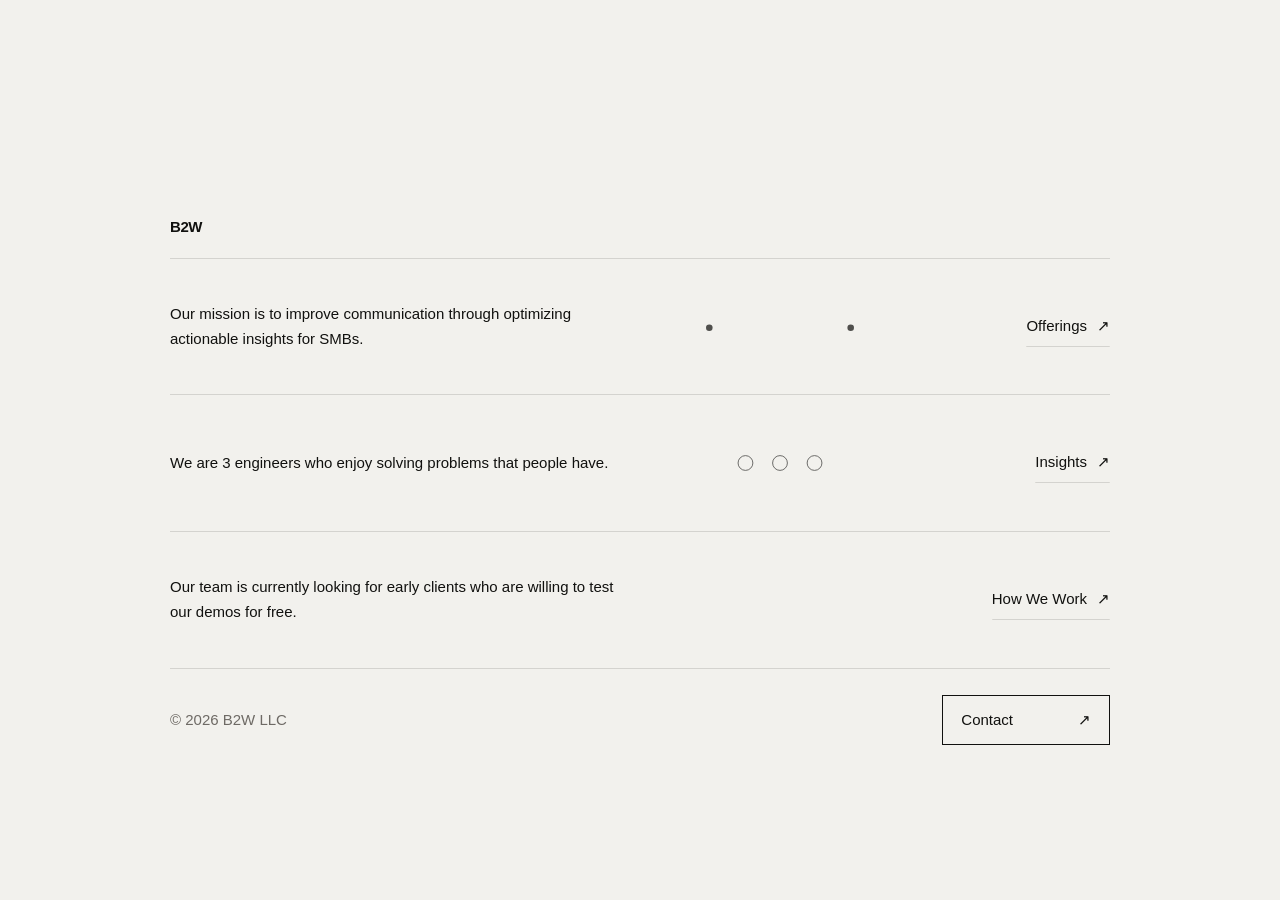
==== commit 813ef48c: "Restore six simple insights articles and preserve original two offerings cards" ====
--- a/index.html
+++ b/index.html
@@ -1,404 +1,1330 @@
-<!doctype html>
+<!DOCTYPE html>
 
 <html lang="en">
-  <head>
-    <meta charset="utf-8" />
-    <meta name="theme-color" content="#f2f1ed" />
-    <meta content="width=device-width,initial-scale=1" name="viewport" />
-    <meta
-      content="B2W designs practical AI systems around the information, decisions, and handoffs that already run a business."
-      name="description"
-    />
-    <title>B2W — Built to Work</title>
+<head>
+<meta charset="utf-8"/><meta name="theme-color" content="#f2f1ed"/>
+<meta content="width=device-width,initial-scale=1" name="viewport"/>
+<meta content="B2W designs practical AI systems around the information, decisions, and handoffs that already run a business." name="description"/>
+<title>B2W — Built to Work</title>
+<style>
+:root{
+  --paper:#f2f1ed;
+  --ink:#11110f;
+  --muted:#6e6a65;
+  --rule:rgba(17,17,15,.13);
+  --size:15px;
+  --line:1.62;
+  --step:28px;
+  --max:760px;
+  --shell:1120px;
+  --ease:cubic-bezier(.2,.8,.2,1);
+  --spring:cubic-bezier(.16,1,.3,1);
+}
+*{box-sizing:border-box}
+html{background:var(--paper);scroll-behavior:smooth}
+body{margin:0;background:var(--paper);color:var(--ink);font-family:Inter,ui-sans-serif,-apple-system,BlinkMacSystemFont,"Segoe UI",sans-serif;-webkit-font-smoothing:antialiased;font-size:var(--size);line-height:var(--line)}
+a{color:inherit;text-decoration:none}button{font:inherit;color:inherit}
+.site-shell{padding-top:clamp(88px,11vh,132px)}
+.site-header{background:transparent}
+.header-inner{width:min(92vw,var(--shell));margin:0 auto;display:grid;grid-template-columns:1fr auto 1fr;align-items:center;gap:28px;position:relative}
+.brand{font-weight:750;letter-spacing:-.03em;line-height:1;white-space:nowrap;justify-self:start}
+.header-nav{display:flex;align-items:center;justify-content:center;gap:24px;justify-self:center}
+.header-nav a{font-size:var(--size);line-height:1;color:var(--muted);transition:color .2s var(--ease),transform .22s var(--spring);white-space:nowrap}
+.header-nav a:hover,.header-nav a:focus-visible,.header-nav a.active{color:var(--ink);transform:translateY(-1px)}
+.contact-button{justify-self:end;border:1px solid var(--rule);background:transparent;padding:8px 13px;border-radius:999px;font-size:var(--size);line-height:1;cursor:pointer;transition:background .2s var(--ease),transform .22s var(--spring),border-color .2s var(--ease)}
+.contact-button:hover,.contact-button:focus-visible{background:#fff;border-color:rgba(17,17,15,.22);transform:translateY(-1px);outline:none}
+.menu-toggle{display:none;justify-self:end;border:1px solid var(--rule);background:transparent;border-radius:999px;padding:8px 12px;line-height:1;cursor:pointer}
+.mobile-tray{display:none}
+.view-wrap{width:min(88vw,var(--max));margin:0 auto;padding:38px 0 clamp(84px,10vw,120px)}
+.mock-view{display:none}.mock-view.active{display:block;animation:viewIn .48s var(--spring) both}
+@keyframes viewIn{from{opacity:0;transform:translateY(8px)}to{opacity:1;transform:none}}
+.page-grid{display:grid;grid-template-columns:1fr;gap:clamp(44px,7vw,72px)}
+.section{border-top:1px solid var(--rule);padding-top:13px}
+.section-head{width:100%;min-height:28px;border:0;background:none;padding:0;display:flex;align-items:baseline;justify-content:space-between;gap:18px;text-align:left;cursor:pointer;font-size:var(--size);line-height:var(--line);font-weight:700}
+.section-head:hover .section-label,.section-head:focus-visible .section-label{text-decoration:underline;text-underline-offset:4px}.section-head:focus-visible{outline:none}
+.section-toggle{color:var(--muted);font-weight:400;line-height:1;transition:transform .3s var(--spring),color .2s var(--ease)}.section.open .section-toggle{transform:rotate(45deg);color:var(--ink)}
+.section-panel{display:grid;grid-template-rows:0fr;opacity:0;transition:grid-template-rows .5s var(--spring),opacity .28s var(--ease),padding-top .5s var(--spring)}.section.open .section-panel{grid-template-rows:1fr;opacity:1;padding-top:calc(var(--step) * .72)}.section-panel-inner{overflow:hidden}
+.copy-list{list-style:none;margin:0;padding:0;width:100%;display:grid;grid-auto-rows:minmax(var(--step),auto);align-content:start}.copy-list li{margin:0;padding:0;min-height:var(--step);font-size:var(--size);line-height:var(--line);font-weight:400;letter-spacing:0;text-wrap:pretty}.copy-list strong{font:inherit;font-weight:700}.copy-list .muted{color:var(--muted)}.copy-list .space{min-height:calc(var(--step) * 1.15)}.copy-list .rule{height:1px;min-height:1px;border-top:1px solid var(--rule);margin:calc(var(--step) * .62) 0}.copy-list .indent{padding-left:20px}.copy-list a:hover{text-decoration:underline;text-underline-offset:4px}
+.section.open .copy-list li{opacity:0;transform:translateY(7px);animation:lineIn .46s var(--spring) forwards}.section.open .copy-list li:nth-child(1){animation-delay:.05s}.section.open .copy-list li:nth-child(2){animation-delay:.08s}.section.open .copy-list li:nth-child(3){animation-delay:.11s}.section.open .copy-list li:nth-child(4){animation-delay:.14s}.section.open .copy-list li:nth-child(5){animation-delay:.17s}.section.open .copy-list li:nth-child(n+6){animation-delay:.2s}
+.subpage{border-top:1px solid var(--rule);padding-top:13px}.subpage .copy-list{padding-top:calc(var(--step) * .72)}.subpage .copy-list li{opacity:0;transform:translateY(7px);animation:lineIn .46s var(--spring) forwards}.subpage .copy-list li:nth-child(1){animation-delay:.05s}.subpage .copy-list li:nth-child(2){animation-delay:.09s}.subpage .copy-list li:nth-child(3){animation-delay:.13s}.subpage .copy-list li:nth-child(4){animation-delay:.17s}.subpage .copy-list li:nth-child(5){animation-delay:.21s}.subpage .copy-list li:nth-child(n+6){animation-delay:.25s}
+.stage-intro{padding-top:calc(var(--step) * .72);padding-bottom:calc(var(--step) * .7)}
+.stage-list{border-top:1px solid var(--rule)}
+.stage{border-bottom:1px solid var(--rule)}
+.stage-head{width:100%;padding:15px 0;border:0;background:transparent;display:grid;grid-template-columns:38px 1fr auto;gap:10px;align-items:baseline;text-align:left;cursor:pointer}
+.stage-number{color:var(--muted)}.stage-title{font-weight:700}.stage-mark{color:var(--muted);transition:transform .3s var(--spring),color .2s var(--ease)}.stage.open .stage-mark{transform:rotate(45deg);color:var(--ink)}
+.stage-body{display:grid;grid-template-rows:0fr;opacity:0;transition:grid-template-rows .46s var(--spring),opacity .26s var(--ease),padding .46s var(--spring)}.stage.open .stage-body{grid-template-rows:1fr;opacity:1;padding:2px 0 18px}.stage-body-inner{overflow:hidden;padding-left:48px}.stage-details{display:grid;grid-template-columns:1fr;gap:10px}.stage-detail{display:grid;grid-template-columns:108px 1fr;gap:18px}.stage-detail span:first-child{color:var(--muted)}
+@keyframes lineIn{to{opacity:1;transform:none}}
+.footer{border-top:1px solid var(--rule);background:var(--paper)}.footer-inner{width:min(92vw,var(--shell));margin:0 auto;display:grid;grid-template-columns:1fr 1fr;gap:32px;padding:24px 0 36px}.footer-inner>*{font-size:var(--size);line-height:var(--line)}.footer-inner a{justify-self:start}
+@media(max-width:820px){:root{--size:14px;--step:26px}.site-shell{padding-top:76px}.header-inner{width:min(90vw,var(--shell));grid-template-columns:auto 1fr auto;gap:18px}.header-nav{gap:15px}.view-wrap{width:min(90vw,var(--max));padding-top:30px}}
+@media(max-width:660px){
+  .site-shell{padding-top:52px}.header-inner{width:calc(100% - 32px);grid-template-columns:1fr auto;gap:16px}.brand{grid-column:1}.header-nav,.contact-button{display:none}.menu-toggle{display:inline-flex;grid-column:2;align-items:center;gap:7px}.mobile-tray{display:grid;position:absolute;left:0;right:0;top:calc(100% + 14px);background:rgba(242,241,237,.98);backdrop-filter:blur(18px);border-top:1px solid var(--rule);border-bottom:1px solid var(--rule);padding:8px 0;opacity:0;transform:translateY(-8px);pointer-events:none;transition:opacity .24s var(--ease),transform .32s var(--spring);z-index:20}.mobile-tray.open{opacity:1;transform:none;pointer-events:auto}.mobile-tray a{display:flex;justify-content:space-between;align-items:center;padding:12px 0;border-bottom:1px solid var(--rule);font-size:var(--size)}.mobile-tray a:last-child{border-bottom:0}.mobile-tray .tray-contact{font-weight:700}.view-wrap{width:calc(100% - 32px);padding-top:28px}.footer-inner{width:calc(100% - 32px);grid-template-columns:1fr;gap:4px}.stage-head{grid-template-columns:30px 1fr auto}.stage-body-inner{padding-left:40px}.stage-detail{grid-template-columns:1fr;gap:1px}
+}
+@media(prefers-reduced-motion:reduce){html{scroll-behavior:auto}.section-panel,.section-toggle,.mobile-tray,.stage-body,.stage-mark{transition:none}.section.open .copy-list li,.subpage .copy-list li{opacity:1;transform:none;animation:none}.mock-view.active{animation:none}}
 
-    <link rel="stylesheet" href="/assets/css/b2w.css" />
-    <link rel="stylesheet" href="/assets/css/home.css" />
-    <link rel="stylesheet" href="/assets/css/header.css" />
-    <link rel="stylesheet" href="/assets/css/ecosystem-home-links.css" />
-    <link rel="stylesheet" href="/assets/css/site-contact.css" />
-    <link rel="stylesheet" href="/assets/css/field-notes-v2.css" />
-    <link rel="stylesheet" href="/assets/css/live-product-demos-v2.css" />
-  </head>
-  <body>
-    <div class="site-shell">
-      <header class="site-header ecosystem-header">
-        <div class="header-inner">
-          <a
-            aria-label="B2W home"
-            class="brand"
-            data-view-link="home"
-            href="#home"
-            >B2W</a
-          ><span
-            class="current-page"
-            id="currentPage"
-            aria-live="polite"
-          ></span>
-          <nav aria-label="B2W pages" class="header-nav">
-            <a data-view-link="how-we-work" href="#how-we-work">How We Work</a
-            ><a data-view-link="insights" href="#insights">Insights</a
-            ><a data-view-link="offerings" href="#offerings">Capabilities</a>
-          </nav>
-          <div class="header-actions">
-            <a
-              class="contact-button"
-              href="/contact/" data-contact-open
-              >Contact</a
-            ><a class="secondary-cta" href="/jasonai/"
-              >JasonAI <span aria-hidden="true">↗</span></a
-            ><a class="secondary-cta" href="/clara/"
-              >Clara <span aria-hidden="true">↗</span></a
-            >
-          </div>
-          <button
-            aria-controls="mobileTray"
-            aria-expanded="false"
-            class="menu-toggle"
-            type="button"
-          >
-            <span>Menu</span><span aria-hidden="true">+</span>
-          </button>
-          <nav
-            aria-label="Mobile navigation"
-            class="mobile-tray"
-            id="mobileTray"
-          >
-            <a data-view-link="how-we-work" href="#how-we-work"
-              ><span>How We Work</span><span>→</span></a
-            >
-            <a data-view-link="insights" href="#insights"
-              ><span>Insights</span><span>→</span></a
-            >
-            <a data-view-link="offerings" href="#offerings"
-              ><span>Capabilities</span><span>→</span></a
-            >
-            <a
-              class="mobile-contact-cta"
-              href="/contact/" data-contact-open
-              ><span>Contact</span><span aria-hidden="true">→</span></a
-            >
-            <a
-              class="product-sub-link"
-              href="/jasonai/"
-              aria-label="Visit JasonAI product website"
-              ><span>JasonAI</span><span aria-hidden="true">↗</span></a
-            ><a
-              class="product-sub-link"
-              href="/clara/"
-              aria-label="Visit Clara product website"
-              ><span>Clara</span><span aria-hidden="true">↗</span></a
-            >
-          </nav>
-        </div>
-        <div class="mobile-menu-shade" aria-hidden="true"></div>
-      </header>
-      <div class="view-wrap">
-        <main class="mock-view active" data-view="home" id="home">
-          <section class="mission-home">
-            <div class="mission-unit">
-              <p>
-                Our mission is to improve communication through optimizing
-                actionable insights for SMBs.
-              </p>
-              <div class="mission-interlude">
-                <svg viewBox="0 0 180 42" fill="none" aria-hidden="true">
-                  <path class="hm-path" d="M4 22H55L75 7L101 35L126 22H176" />
-                  <circle class="hm-dot" r="4" cx="4" cy="22" />
-                  <circle class="hm-dot delay" r="4" cx="176" cy="22" /></svg
-                ><a
-                  class="mission-link"
-                  data-view-link="how-we-work" href="#how-we-work"
-                  >How We Work <span aria-hidden="true">↗</span></a
-                >
-              </div>
-            </div>
-            <div class="mission-unit">
-              <p>
-                We are 3 engineers who enjoy solving problems that people have.
-              </p>
-              <div class="mission-interlude">
-                <svg viewBox="0 0 180 42" fill="none" aria-hidden="true">
-                  <path class="hm-path" d="M8 21H172" />
-                  <circle class="hm-node" cx="48" cy="21" r="9" />
-                  <circle class="hm-node delay" cx="90" cy="21" r="9" />
-                  <circle class="hm-node delay2" cx="132" cy="21" r="9" /></svg
-                ><a
-                  class="mission-link"
-                  data-view-link="insights" href="#insights"
-                  >Insights <span aria-hidden="true">↗</span></a
-                >
-              </div>
-            </div>
-            <div class="mission-unit">
-              <p>
-                Our team is currently looking for early adopters who are willing
-                to test our demos for free.
-              </p>
-              <div class="mission-interlude">
-                <svg viewBox="0 0 180 42" fill="none" aria-hidden="true">
-                  <path class="hm-path" d="M4 32H40V10H82V32H122V10H176" />
-                  <path class="hm-tail" d="M161 4L176 10L161 16" /></svg
-                ><a
-                  class="mission-link"
-                  data-view-link="offerings" href="#offerings"
-                  >Capabilities <span aria-hidden="true">↗</span></a
-                >
-              </div>
-            </div>
-            <div class="home-bottom-actions">
-              <span class="home-llc">© 2026 B2W LLC</span><div class="ecosystem-home-footer"><a href="/jasonai/">JasonAI ↗</a><a href="/clara/">Clara ↗</a><a class="home-contact" href="/contact/" data-contact-open>Contact ↗</a></div>
-            </div>
-          </section>
-        </main>
-        <main class="mock-view" data-view="offerings" id="offerings"><div class="offerings-layout"><article class="offering-card v2-product-card"><a href="/jasonai/" aria-label="Open jasonai website"><span class="v2-product-title">JasonAI</span><p class="v2-product-desc">The GC owner's executive secretary: ask in selected conversations, track job changes, and review updates in one dashboard.</p><div class="v2-live-stage" data-product="jasonai" aria-label="jasonai illustrative product demonstration"></div><span class="v2-product-open"><span>JasonAI</span><span>Explore product ↗</span></span></a></article><article class="offering-card v2-product-card"><a href="/clara/" aria-label="Open clara website"><span class="v2-product-title">Clara</span><p class="v2-product-desc">For property teams: record a site visit, build an estimate, share versions and stay on top of every property in chat.</p><div class="v2-live-stage" data-product="clara" aria-label="clara illustrative product demonstration"></div><span class="v2-product-open"><span>Clara</span><span>Explore product ↗</span></span></a></article></div></main>
-        <main class="mock-view" data-view="team" id="team">
-          <div class="team-table" role="table" aria-label="B2W team">
-            <div class="team-row" role="row" tabindex="0">
-              <div class="team-identity" role="cell">
-                <strong>Ali</strong><br />Strategy<img
-                  class="team-portrait"
-                  alt="Portrait of Ali"
-                  src="/assets/images/team-01.webp"
-                  loading="lazy"
-                />
-              </div>
-              <div role="cell">
-                Identifies the decisions worth improving, shapes product
-                direction, and connects customer needs to practical systems.
-              </div>
-            </div>
-            <div class="team-row" role="row" tabindex="0">
-              <div class="team-identity" role="cell">
-                <strong>Aaron</strong><br />Operations<img
-                  class="team-portrait"
-                  alt="Portrait of Aaron"
-                  src="/assets/images/team-02.webp"
-                  loading="lazy"
-                />
-              </div>
-              <div role="cell">
-                Customer discovery, delivery, and turning working pilots into
-                repeatable services.
-              </div>
-            </div>
-            <div class="team-row" role="row" tabindex="0">
-              <div class="team-identity" role="cell">
-                <strong>Jason</strong><br />Technology<img
-                  class="team-portrait"
-                  alt="Portrait of Jason"
-                  src="/assets/images/team-03.webp"
-                  loading="lazy"
-                />
-              </div>
-              <div role="cell">
-                Implementation, architecture, and translating product behavior
-                into working software.
-              </div>
-            </div>
-          </div>
-        </main>
-        <main class="mock-view" data-view="how-we-work" id="how-we-work">
-          <section class="subpage">
-            <div class="stage-list">
-              <section class="stage open" data-stage="">
-                <button aria-expanded="true" class="stage-head" type="button">
-                  <span class="stage-number">01</span
-                  ><span class="stage-title">Understand the work</span
-                  ><span class="stage-mark">+</span>
-                </button>
-                <div class="stage-body">
-                  <div class="stage-body-inner">
-                    <div class="stage-details">
-                      <div class="stage-detail">
-                        <span>We look at</span
-                        ><span
-                          >Who is doing the work, what information they use,
-                          where it comes from, and what decision or handoff
-                          matters.</span
-                        >
-                      </div>
-                      <div class="stage-detail">
-                        <span>We identify</span
-                        ><span
-                          >Repeated friction, missing context, manual
-                          reconciliation, approval bottlenecks, and failure
-                          points.</span
-                        >
-                      </div>
-                      <div class="stage-detail">
-                        <span>You leave with</span
-                        ><span
-                          >A clear workflow map and a specific operating problem
-                          worth solving.</span
-                        >
-                      </div>
-                    </div>
-                  </div>
-                </div>
-              </section>
-              <section class="stage" data-stage="">
-                <button aria-expanded="false" class="stage-head" type="button">
-                  <span class="stage-number">02</span
-                  ><span class="stage-title">Define the system</span
-                  ><span class="stage-mark">+</span>
-                </button>
-                <div class="stage-body">
-                  <div class="stage-body-inner">
-                    <div class="stage-details">
-                      <div class="stage-detail">
-                        <span>We decide</span
-                        ><span
-                          >What the system needs to know, what it should
-                          surface, what it can automate, and where a person
-                          stays in control.</span
-                        >
-                      </div>
-                      <div class="stage-detail">
-                        <span>We design</span
-                        ><span
-                          >The information model, decision logic, interface,
-                          approvals, and handoffs around the existing
-                          workflow.</span
-                        >
-                      </div>
-                      <div class="stage-detail">
-                        <span>You leave with</span
-                        ><span
-                          >A concrete system definition instead of an abstract
-                          AI use case.</span
-                        >
-                      </div>
-                    </div>
-                  </div>
-                </div>
-              </section>
-              <section class="stage" data-stage="">
-                <button aria-expanded="false" class="stage-head" type="button">
-                  <span class="stage-number">03</span
-                  ><span class="stage-title">Prototype the behavior</span
-                  ><span class="stage-mark">+</span>
-                </button>
-                <div class="stage-body">
-                  <div class="stage-body-inner">
-                    <div class="stage-details">
-                      <div class="stage-detail">
-                        <span>We build</span
-                        ><span
-                          >The smallest working version that proves how
-                          information becomes context, how the system reasons
-                          through the task, and what the user actually
-                          sees.</span
-                        >
-                      </div>
-                      <div class="stage-detail">
-                        <span>We test</span
-                        ><span
-                          >Real scenarios, edge cases, user reactions, and
-                          whether the workflow is genuinely faster or
-                          clearer.</span
-                        >
-                      </div>
-                      <div class="stage-detail">
-                        <span>You leave with</span
-                        ><span
-                          >A working prototype that can be used, challenged, and
-                          improved.</span
-                        >
-                      </div>
-                    </div>
-                  </div>
-                </div>
-              </section>
-              <section class="stage" data-stage="">
-                <button aria-expanded="false" class="stage-head" type="button">
-                  <span class="stage-number">04</span
-                  ><span class="stage-title">Connect the workflow</span
-                  ><span class="stage-mark">+</span>
-                </button>
-                <div class="stage-body">
-                  <div class="stage-body-inner">
-                    <div class="stage-details">
-                      <div class="stage-detail">
-                        <span>We connect</span
-                        ><span
-                          >The minimum set of tools, data sources, messaging
-                          channels, spreadsheets, or internal systems required
-                          to keep the workflow current.</span
-                        >
-                      </div>
-                      <div class="stage-detail">
-                        <span>We control</span
-                        ><span
-                          >Permissions, review points, failure states, and the
-                          actions the system is allowed to take.</span
-                        >
-                      </div>
-                      <div class="stage-detail">
-                        <span>You leave with</span
-                        ><span
-                          >An integrated pilot operating against the real work
-                          rather than sample data.</span
-                        >
-                      </div>
-                    </div>
-                  </div>
-                </div>
-              </section>
-              <section class="stage" data-stage="">
-                <button aria-expanded="false" class="stage-head" type="button">
-                  <span class="stage-number">05</span
-                  ><span class="stage-title">Refine and hand off</span
-                  ><span class="stage-mark">+</span>
-                </button>
-                <div class="stage-body">
-                  <div class="stage-body-inner">
-                    <div class="stage-details">
-                      <div class="stage-detail">
-                        <span>We measure</span
-                        ><span
-                          >Where the system saves time, improves visibility,
-                          reduces missed work, or creates better
-                          decisions.</span
-                        >
-                      </div>
-                      <div class="stage-detail">
-                        <span>We refine</span
-                        ><span
-                          >The interface, context, logic, and integrations
-                          around actual use.</span
-                        >
-                      </div>
-                      <div class="stage-detail">
-                        <span>You leave with</span
-                        ><span
-                          >A maintainable operating system, documented behavior,
-                          and a clear path for what should happen next.</span
-                        >
-                      </div>
-                    </div>
-                  </div>
-                </div>
-              </section>
-            </div>
-          </section>
-        </main>
-        <main class="mock-view" data-view="insights" id="insights"></main>
-      </div>
-    </div>
-    <footer class="footer">
-      <div class="footer-inner"><span>© 2026 B2W LLC</span><nav class="footer-links" aria-label="Other B2W sites"><a href="/jasonai/">JasonAI ↗</a><a href="/clara/">Clara ↗</a><a href="/contact/" data-contact-open>Contact ↗</a></nav></div>
-    </footer>
-    <script src="/assets/js/field-notes-data-v2.js"></script>
-    <script src="/assets/js/field-notes-ui-v2.js"></script>
-    <script src="/assets/js/b2w-route-entry.js"></script>
-    <script src="/assets/js/b2w-controller.js"></script>
-    <script src="/assets/js/b2w-offerings.js"></script>
-    <script src="/assets/js/live-product-demos-v2.js"></script>
-    <script src="/assets/js/b2w-insights.js"></script>
-    <script src="/assets/js/b2w-mobile-navigation.js"></script>
-    <script src="/assets/js/b2w-theme.js"></script>
-    <script src="/assets/js/b2w-labels.js"></script>
-    <script src="/assets/js/ecosystem-transitions.js"></script>
-      <script src="/assets/js/site-contact.js"></script>
-  </body>
-</html>
+.motion-visual{margin:14px 0 22px;height:220px;background:transparent;border:0;overflow:hidden}.motion-visual svg{width:100%;height:100%;display:block;overflow:visible}.motion-visual .node{fill:var(--paper);stroke:var(--ink);stroke-width:1.5}.motion-visual .hub{fill:var(--ink);stroke:var(--ink);stroke-width:1.5}.motion-visual .satellites circle{fill:var(--paper);stroke:var(--muted);stroke-width:1.4}.motion-visual .ink-line,.motion-visual .radial,.motion-visual .upcurve{fill:none;stroke:var(--muted);stroke-width:1.6;stroke-linecap:round;stroke-linejoin:round}.motion-visual .radial{stroke-dasharray:5 7;animation:line-drift 6s linear infinite}.motion-visual .ink-line{stroke-dasharray:600;stroke-dashoffset:600;animation:draw-flow 3.8s ease-in-out infinite alternate}.motion-visual .dashed{stroke-dasharray:7 8;animation:line-drift 6s linear infinite}.motion-visual .divider{stroke:var(--ink);stroke-width:1.3;stroke-dasharray:4 8}.motion-visual .moving{fill:var(--ink);animation:shift-dot 3.8s ease-in-out infinite alternate}.motion-visual .halo,.motion-visual .pulse-ring{fill:none;stroke:var(--ink);stroke-width:1.5;transform-box:fill-box;transform-origin:center;animation:ring 3.3s ease-out infinite}.motion-visual .delay{animation-delay:1.5s}.motion-visual .upcurve{stroke:var(--ink);stroke-width:2}.motion-visual .satellites circle{animation:breathe 3.4s ease-in-out infinite alternate}.motion-visual .satellites circle:nth-child(2n){animation-delay:1.1s}@keyframes draw-flow{to{stroke-dashoffset:0}}@keyframes line-drift{to{stroke-dashoffset:-120}}@keyframes shift-dot{0%{opacity:.2;transform:translateX(0)}100%{opacity:1;transform:translateX(15px)}}@keyframes ring{0%{opacity:.7;transform:scale(.75)}90%,100%{opacity:0;transform:scale(1.6)}}@keyframes breathe{to{opacity:.25}}@media(max-width:660px){.motion-visual{height:160px;margin:12px 0 20px}}@media(prefers-reduced-motion:reduce){.motion-visual *{animation:none!important}}</style>
+<style id="b2w-theme">
+html{min-height:100%;background:var(--paper)}body{min-height:100dvh;display:flex;flex-direction:column;transition:background .3s,color .3s}
+body.mode-how{--paper:#fff;--ink:#171812;--muted:#66695e;--rule:rgba(25,28,23,.17)}
+body.mode-insights{--paper:#252828;--ink:#eceae2;--muted:#acb0ac;--rule:rgba(250,250,250,.21)}
+body.mode-about{--paper:#173e2d;--ink:#edf2e9;--muted:#bdd0c0;--rule:rgba(235,247,237,.23)}
+html:has(body.mode-how){background:#fff}html:has(body.mode-insights){background:#252828}html:has(body.mode-about){background:#173e2d}
+.site-shell{flex:1 0 auto;min-height:0}.view-wrap{padding-bottom:34px!important}.footer{margin:0!important;flex:none}.footer-inner{padding:14px 0 16px!important}
+.site-header{position:sticky;top:0;z-index:90;background:var(--paper);transition:background .3s}.header-inner{grid-template-columns:minmax(0,1fr) auto minmax(0,1fr);align-items:center;min-height:68px;border:0!important;padding-block:18px}.header-nav{align-self:stretch;display:flex;align-items:center;justify-content:center;gap:24px}.header-nav a{display:inline-flex;align-items:center;min-height:32px;line-height:1.2}
+.projects-home{padding-top:8px}.project-group{border-top:1px solid var(--rule);padding:17px 0 26px}.project-group ol{padding-left:22px;margin:12px 0 0}.project-group li{padding:3px 0}
+.team-table{width:100%;border-top:1.5px solid var(--rule);margin-top:8px}.team-row{display:grid;grid-template-columns:minmax(150px,30%) minmax(0,70%);border-bottom:1px solid var(--rule);gap:24px;padding:21px 0;line-height:1.6;position:relative;outline-offset:3px}.team-row strong{font-weight:700}.team-identity{position:relative}.team-portrait{position:absolute;left:min(85%,260px);top:50%;width:170px;height:170px;object-fit:cover;object-position:center;border-radius:2px;opacity:0;visibility:hidden;filter:grayscale(1) contrast(1.05) brightness(.84);transform:translate(0,-42%) scale(.96);box-shadow:0 14px 40px rgba(0,0,0,.25);pointer-events:none;z-index:3;transition:opacity .35s ease,transform .45s cubic-bezier(.16,1,.3,1),visibility .35s}.team-row:hover .team-portrait,.team-row:focus-visible .team-portrait,.team-row:focus-within .team-portrait{opacity:1;visibility:visible;transform:translate(0,-50%) scale(1)}
+.stage-intro{display:none!important}.stage-list{margin-top:0;border-top:0!important}.stage:first-child{border-top:0!important}.stage-list .stage:first-child .stage-head{border-top:0!important}
+body.mode-insights .view-wrap{width:min(92vw,var(--shell));max-width:none;padding-top:30px}.field-workspace{position:relative;width:100%;display:grid;grid-template-columns:minmax(182px,1fr) minmax(0,1.55fr) minmax(210px,1fr);gap:28px;align-items:start}.field-library{grid-column:1;min-width:0;will-change:transform}.field-workspace.is-empty{grid-template-columns:0fr minmax(0,1fr) 0fr;gap:0}.field-workspace.is-empty .field-library{grid-column:2;width:min(100%,560px);justify-self:center}.field-reader{grid-column:2/4;min-width:0}.field-workspace.is-empty .field-reader{visibility:hidden;pointer-events:none;height:0}.field-library nav{display:grid}.field-item{display:grid;grid-template-columns:25px 1fr;gap:9px;border:0;border-top:1px solid var(--rule);background:transparent;color:var(--ink);padding:15px 0;cursor:pointer;text-align:left;line-height:1.45;font-size:var(--size);transition:transform .28s cubic-bezier(.16,1,.3,1)}.field-item[aria-pressed=true]{font-weight:700;transform:translateX(11px)}.field-item:hover{opacity:.76}.field-number{color:var(--muted);font-weight:400}
+.field-panel[hidden]{display:none}.field-panel{display:grid;grid-template-columns:minmax(0,1.55fr) minmax(210px,1fr);gap:28px;align-items:start}.field-hero{border-top:1px solid var(--rule);padding-top:15px;text-align:center;min-width:0;opacity:0;transform:translateY(13px)}.field-art{max-width:500px;margin:0 auto}.field-art .motion-visual{height:230px;max-width:100%;margin:0 auto;background:transparent}.field-art svg{width:100%;height:auto;max-height:230px}.field-caption{color:var(--muted);font-style:italic;margin-top:4px}.field-text{border-top:1px solid var(--rule);padding-top:15px;display:grid;gap:20px;line-height:var(--line)}.field-text p{margin:0;opacity:0;transform:translateY(10px)}.field-workspace.reveal-content .field-hero{animation:fieldGraphic .55s cubic-bezier(.16,1,.3,1) forwards}.field-workspace.reveal-content .field-text p{animation:fieldLine .5s cubic-bezier(.16,1,.3,1) both;animation-delay:calc(350ms + var(--line-number,0) * 110ms)}
+@keyframes fieldGraphic{to{opacity:1;transform:none}}@keyframes fieldLine{to{opacity:1;transform:none}}
+@media(max-width:1050px){.field-workspace{grid-template-columns:minmax(175px,.85fr) minmax(0,1.35fr) minmax(185px,1fr);gap:20px}.field-panel{grid-template-columns:minmax(0,1.35fr) minmax(185px,1fr);gap:20px}.field-art .motion-visual{height:190px}}
+@media(max-width:780px){.field-workspace{grid-template-columns:minmax(150px,200px) 1fr;gap:22px}.field-reader{grid-column:2}.field-panel{grid-template-columns:1fr;gap:24px}.field-workspace.is-empty{grid-template-columns:0fr 1fr}.field-art .motion-visual{height:190px}}
+@media(max-width:570px){.header-inner{grid-template-columns:1fr auto;min-height:58px;padding-block:14px}.header-nav{display:none}body.mode-insights .view-wrap{width:calc(100% - 32px)}.field-workspace,.field-workspace.is-empty{grid-template-columns:1fr;gap:22px}.field-library,.field-workspace.is-empty .field-library{grid-column:1;width:100%}.field-reader{grid-column:1}.field-workspace.is-empty .field-reader{display:none}.team-row{grid-template-columns:minmax(95px,33%) minmax(0,1fr);gap:16px}.team-portrait{width:124px;height:124px;left:10px;top:calc(100% + 18px)}.team-row:hover .team-portrait,.team-row:focus-visible .team-portrait,.team-row:focus-within .team-portrait{transform:translate(0,0) scale(1)}.view-wrap{padding-bottom:24px!important}}
+@media(prefers-reduced-motion:reduce){body,.field-library,.team-portrait{transition:none!important;animation:none!important}.field-hero,.field-text p{opacity:1!important;transform:none!important;animation:none!important}}
+</style><style id="b2w-offerings-team-v1">
+body.mode-team{--paper:#f2f1ed;--ink:#11110f;--muted:#6e6a65;--rule:rgba(17,17,15,.13)}
+body.mode-offerings{--paper:#173e2d;--ink:#edf2e9;--muted:#bdd0c0;--rule:rgba(235,247,237,.23)}
+html:has(body.mode-team){background:#f2f1ed}
+html:has(body.mode-offerings){background:#173e2d}
+.mission-home{min-height:min(66vh,620px);display:flex;align-items:center;max-width:960px}
+.mission-home p{font-size:clamp(28px,4.25vw,62px);line-height:1.22;letter-spacing:-.038em;font-weight:500;max-width:960px;margin:0}
+.offerings-layout{display:grid;grid-template-columns:repeat(2,minmax(0,1fr));gap:22px;align-items:stretch;padding-top:8px}
+.offering-card{display:flex;flex-direction:column;min-height:485px;border:1px solid var(--rule);padding:clamp(24px,3.2vw,40px);background:rgba(255,255,255,.025)}
+.offering-eyebrow{font-size:12px;letter-spacing:.09em;text-transform:uppercase;color:var(--muted);margin-bottom:38px}
+.offering-card h2{font-size:clamp(25px,2.4vw,38px);line-height:1.2;letter-spacing:-.035em;font-weight:500;margin:0 0 20px;max-width:470px}
+.offering-desc{font-size:15px;line-height:1.7;max-width:540px;margin:0 0 42px}
+.offering-features{list-style:none;margin:auto 0 0;padding:20px 0 0;border-top:1px solid var(--rule);font-size:13px;color:var(--muted);line-height:1.65}
+.offering-features li{padding:6px 0;border-bottom:1px solid var(--rule)}
+#team .team-table{margin-top:12px;border-top:1px solid var(--rule)}
+#team .team-row{position:relative;grid-template-columns:minmax(165px,31%) minmax(0,1fr);gap:clamp(24px,5vw,80px);min-height:170px;padding:32px 4px;border-bottom:1px solid var(--rule);transition:background .3s ease,padding .3s ease}
+#team .team-row:hover,#team .team-row:focus-visible{background:rgba(17,17,15,.025);padding-left:16px;padding-right:16px}
+#team .team-identity{position:static;align-self:start}
+#team .team-identity strong{font-size:clamp(23px,2.2vw,33px);font-weight:500;letter-spacing:-.035em}
+#team .team-identity{line-height:1.7}
+#team .team-description{max-width:640px}
+#team .team-row [role="cell"]:last-child{padding-right:clamp(145px,19vw,210px);line-height:1.68;align-self:center}
+#team .team-portrait{left:auto;right:16px;top:50%;width:clamp(120px,14vw,164px);height:clamp(124px,14vw,164px);object-fit:cover;border-radius:1px;filter:grayscale(.85) saturate(.5) contrast(1.04);box-shadow:none;transform:translate(8px,-45%) scale(.98);transition:opacity .4s cubic-bezier(.16,1,.3,1),transform .5s cubic-bezier(.16,1,.3,1),visibility .4s}
+#team .team-row:hover .team-portrait,#team .team-row:focus-within .team-portrait,#team .team-row:focus-visible .team-portrait{transform:translate(0,-50%) scale(1);opacity:1;visibility:visible}
+@media(max-width:800px){.offerings-layout{grid-template-columns:1fr}.offering-card{min-height:420px}.mission-home{min-height:55vh}}
+@media(max-width:570px){.mission-home p{font-size:clamp(29px,8vw,43px)}#team .team-row{grid-template-columns:1fr;gap:18px;min-height:210px;padding:26px 0}#team .team-row [role="cell"]:last-child{padding-right:105px;min-height:86px}#team .team-portrait{width:94px;height:108px;right:0;top:64%;transform:translateY(-48%) scale(.96)}#team .team-row:hover .team-portrait,#team .team-row:focus-visible .team-portrait{transform:translateY(-50%) scale(1)}.offering-card{padding:23px;min-height:440px}}
+@media(hover:none){#team .team-portrait{opacity:1;visibility:visible;transform:translate(0,-50%) scale(1);filter:grayscale(.85) saturate(.5) contrast(1.04)}}
+@media(prefers-reduced-motion:reduce){#team .team-row,#team .team-portrait{transition:none!important}}
+</style>
+<style id="b2w-product-motion-v2">
+/* Consistent site typography: home and offerings use the same body text size. */
+.mission-home{display:flex;flex-direction:column;justify-content:center;align-items:flex-start;gap:calc(var(--step)*1.25);max-width:760px;min-height:min(66vh,620px)}
+.mission-home p{font-size:var(--size)!important;line-height:var(--line)!important;letter-spacing:normal!important;font-weight:400!important;max-width:760px;margin:0}
+.offerings-layout{align-items:start}
+.offering-card{position:relative;overflow:hidden;display:flex;flex-direction:column;min-height:370px;padding:0!important;background:rgba(255,255,255,.018);transition:background .35s ease,border-color .35s ease}
+.offering-card:hover,.offering-card:focus-within{background:rgba(255,255,255,.045)}
+.offering-trigger{color:var(--ink);background:transparent;border:0;width:100%;min-height:370px;cursor:pointer;display:flex;flex-direction:column;align-items:flex-start;justify-content:center;text-align:left;gap:18px;padding:clamp(24px,3.3vw,42px);font:inherit;font-size:var(--size);line-height:var(--line);transition:min-height .65s cubic-bezier(.16,1,.3,1),padding .55s ease}
+.offering-title{display:block;font-size:var(--size)!important;font-weight:500;line-height:var(--line);letter-spacing:normal;max-width:410px}
+.offering-desc{font-size:var(--size)!important;line-height:var(--line)!important;letter-spacing:normal!important;font-weight:400!important;max-width:460px;margin:0;opacity:0;max-height:0;overflow:hidden;transform:translateY(10px);transition:opacity .35s ease,transform .45s ease,max-height .4s ease}
+.offering-card:hover .offering-desc,.offering-card:focus-within .offering-desc,.offering-card.is-open .offering-desc{opacity:1;max-height:220px;transform:translateY(0)}
+.offering-card.is-open .offering-trigger{min-height:135px;justify-content:flex-start;padding-bottom:20px;gap:14px}
+.offering-reveal{display:grid;grid-template-rows:0fr;opacity:0;transition:grid-template-rows .75s cubic-bezier(.16,1,.3,1),opacity .35s ease}
+.offering-reveal>.feature-diagram{overflow:hidden;min-height:0}
+.offering-card.is-open .offering-reveal{grid-template-rows:1fr;opacity:1}
+.feature-diagram{position:relative;display:grid;grid-template-columns:40px 1fr;padding:12px clamp(24px,3.3vw,42px) 42px;min-height:0}
+.feature-axis{position:relative;display:flex;justify-content:center;align-items:center}
+.feature-axis:after{content:"";position:absolute;left:50%;top:15px;bottom:15px;border-left:1px solid var(--rule);transform:scaleY(0);transform-origin:top;transition:transform .7s ease .12s}
+.feature-axis-core{position:absolute;top:50%;left:50%;width:10px;height:10px;border:1px solid var(--ink);border-radius:50%;transform:translate(-50%,-50%) scale(.3);opacity:0;transition:transform .5s ease .3s,opacity .5s ease .3s;z-index:2;background:var(--paper)}
+.feature-nodes{display:grid;gap:12px;padding:5px 0}
+.feature-node{display:flex;position:relative;align-items:center;min-height:38px;opacity:0;transform:translateX(-10px);transition:opacity .45s ease,transform .55s cubic-bezier(.16,1,.3,1);transition-delay:calc(.25s + var(--i)*.105s);font-size:var(--size);line-height:1.4}
+.feature-connector{position:relative;flex:0 0 25px;border-top:1px solid var(--rule);margin-left:-20px;transform:scaleX(0);transform-origin:left;transition:transform .4s ease;transition-delay:calc(.2s + var(--i)*.105s)}
+.feature-point{width:5px;height:5px;flex:0 0 5px;border:1px solid var(--ink);border-radius:50%;margin-right:13px;background:var(--paper)}
+.feature-node-text{max-width:340px}
+.offering-card.is-open .feature-axis:after{transform:scaleY(1)}
+.offering-card.is-open .feature-axis-core{opacity:1;transform:translate(-50%,-50%) scale(1)}
+.offering-card.is-open .feature-node{opacity:1;transform:translateX(0)}
+.offering-card.is-open .feature-connector{transform:scaleX(1)}
+.offering-trigger:focus-visible{outline:2px solid var(--ink);outline-offset:-4px}
+@media(hover:none){.offering-desc{opacity:0;max-height:0}.offering-card.is-open .offering-desc{opacity:1;max-height:260px}}
+@media(max-width:570px){.mission-home{min-height:58vh;gap:30px}.offering-trigger{min-height:235px}.offering-card{min-height:235px}.feature-diagram{padding-bottom:28px}.feature-node{font-size:var(--size)}.offering-card.is-open .offering-trigger{min-height:130px}}
+@media(prefers-reduced-motion:reduce){.offering-card,.offering-trigger,.offering-desc,.offering-reveal,.feature-axis:after,.feature-axis-core,.feature-node,.feature-connector{transition:none!important}}
+</style><style id="b2w-home-interlude-visual-v3">
+/* Home keeps the original uniform typography and uses a centered logotype instead of normal nav. */
+body.mode-home .site-header{position:relative;background:transparent}
+body.mode-home .header-inner{display:flex;justify-content:center;min-height:88px;padding-top:35px;padding-bottom:14px}
+body.mode-home .header-inner>.brand{margin:auto;justify-self:center;font-weight:600}
+body.mode-home .header-inner>.header-nav,body.mode-home .header-inner>.contact-button,body.mode-home .header-inner>.menu-toggle,body.mode-home .header-inner>.mobile-tray{display:none!important}
+body.mode-home .view-wrap{padding-top:12px}
+.mission-home{display:flex!important;flex-direction:column;align-items:stretch!important;justify-content:flex-start!important;min-height:auto!important;max-width:min(100%,760px);gap:0!important;margin:0 auto}
+.mission-unit{padding:22px 0 18px;border-bottom:1px solid var(--rule)}
+.mission-unit p{font-size:var(--size)!important;line-height:var(--line)!important;font-weight:400!important;margin:0 0 18px!important;max-width:670px}
+.mission-interlude{display:flex;align-items:center;justify-content:space-between;gap:30px;min-height:38px}
+.mission-interlude svg{width:130px;height:32px;overflow:visible;stroke:currentColor;stroke-width:1;opacity:.68;flex:none}
+.hm-path,.hm-tail{stroke-dasharray:260;stroke-dashoffset:260;animation:hm-draw 4s cubic-bezier(.16,1,.3,1) infinite}
+.hm-node{stroke:currentColor;fill:var(--paper);animation:hm-pulse 2.8s ease-in-out infinite}
+.hm-node.delay,.hm-dot.delay{animation-delay:.6s}.hm-node.delay2{animation-delay:1.2s}
+.hm-dot{fill:currentColor;stroke:none;animation:hm-pulse 2.4s ease-in-out infinite}
+@keyframes hm-draw{0%{stroke-dashoffset:260;opacity:.3}45%,85%{stroke-dashoffset:0;opacity:1}100%{stroke-dashoffset:-260;opacity:.3}}
+@keyframes hm-pulse{0%,100%{opacity:.35;transform:scale(.78);transform-origin:center}50%{opacity:1;transform:scale(1.1);transform-origin:center}}
+.mission-link{text-decoration:none;border-bottom:1px solid var(--rule);padding:5px 0;white-space:nowrap;color:var(--ink);font:inherit}
+.mission-link span{display:inline-block;margin-left:14px;transition:transform .25s ease}.mission-link:hover span{transform:translate(3px,-3px)}
+.home-contact{display:inline-flex;align-items:center;justify-content:space-between;align-self:flex-start;gap:65px;border:1px solid currentColor;padding:12px 18px;margin-top:34px;text-decoration:none;color:var(--ink);font-size:var(--size);transition:background .22s ease,color .22s ease}
+.home-contact:hover{background:var(--ink);color:var(--paper)}
+/* Two-line description on hover, without displaying hidden feature labels. */
+.offering-trigger .offering-desc{display:-webkit-box!important;-webkit-box-orient:vertical;-webkit-line-clamp:2;line-clamp:2;max-height:calc(2 * var(--line) * var(--size))!important;overflow:hidden!important;white-space:normal;text-overflow:ellipsis}
+.offering-card:not(:hover):not(:focus-within):not(.is-open) .offering-desc{max-height:0!important}
+.offering-card .offering-reveal{overflow:hidden}
+.offering-card .product-visual{min-height:0;overflow:hidden;padding:10px clamp(24px,3.3vw,42px) 36px}
+.product-motion{display:block;width:100%;height:auto;max-height:300px;stroke:rgba(235,247,237,.70);stroke-width:1.5;stroke-linecap:round;stroke-linejoin:round}
+.product-motion .motion-wire{stroke-dasharray:4 7;opacity:.65;animation:flow-lines 4s linear infinite}
+.product-motion .motion-source,.product-motion .motion-dest,.product-motion .estimate-sheet{stroke:currentColor;fill:rgba(255,255,255,.025)}
+.product-motion .motion-core{fill:rgba(235,247,237,.13);stroke:currentColor;stroke-width:1.7}
+.product-motion .motion-core-pulse{stroke:rgba(235,247,237,.33);stroke-width:1;animation:core-pulse 3s ease-in-out infinite;transform-origin:center}
+.product-motion .motion-dest-line,.product-motion .estimate-rows,.product-motion .estimate-axes,.product-motion .estimate-trend{stroke:currentColor;opacity:.66}
+.product-motion .estimate-fill,.product-motion .estimate-bar{fill:rgba(235,247,237,.25);stroke:none;animation:visual-appear 2.5s ease-in-out infinite alternate;transform-origin:bottom}
+.product-motion .bar2,.product-motion .delay1{animation-delay:.4s}.product-motion .bar3,.product-motion .delay2{animation-delay:.8s}
+.product-motion .travel{fill:#f0f4e9;stroke:none;filter:drop-shadow(0 0 4px rgba(255,255,255,.5))}
+@keyframes flow-lines{to{stroke-dashoffset:-44}}
+@keyframes core-pulse{0%,100%{transform:scale(.85);opacity:.35}55%{transform:scale(1.13);opacity:.9}}
+@keyframes visual-appear{0%{opacity:.2;transform:scaleY(.58)}100%{opacity:1;transform:scaleY(1)}}
+@media(max-width:570px){body.mode-home .header-inner{min-height:76px;padding-top:25px}.mission-unit{padding:24px 0 17px}.mission-interlude svg{width:110px}.home-contact{margin-top:28px}.mission-home{padding-bottom:20px}}
+@media(prefers-reduced-motion:reduce){.mission-interlude *, .product-motion *{animation:none!important}.hm-path,.hm-tail{stroke-dashoffset:0!important}}
+</style><style id="b2w-home-to-site-transition-v4">
+/* Home remains a three-statement page of the same width, with editorial alignment:
+   statement at left, live diagram in the exact middle, destination link at right. */
+body.mode-home .mission-home{max-width:min(100%,760px)!important;gap:0!important}
+body.mode-home .mission-unit{
+  display:grid!important;
+  grid-template-columns:minmax(0,1fr) minmax(112px,138px) minmax(0,1fr);
+  column-gap:clamp(15px,2.5vw,28px);
+  align-items:center;
+  min-height:136px;
+  padding:20px 0;
+}
+body.mode-home .mission-unit>p{
+  grid-column:1;
+  margin:0!important;
+  width:100%;
+  max-width:100%;
+  line-height:var(--line)!important;
+  text-wrap:pretty;
+}
+body.mode-home .mission-interlude{display:contents!important}
+body.mode-home .mission-interlude svg{
+  grid-column:2;
+  width:min(100%,132px);
+  height:42px;
+  justify-self:center;
+  align-self:center;
+}
+body.mode-home .mission-interlude .mission-link{
+  grid-column:3;
+  justify-self:end;
+  align-self:center;
+  white-space:nowrap;
+}
+body.mode-home .header-inner>.brand{font-weight:750}
+
+/* The landing page content alone wipes away: header and footer stay visible. */
+body.home-to-site #home{pointer-events:none}
+body.home-to-site .footer,body.home-to-site .site-header{opacity:1}
+/* During logo movement the actual navigation takes up its final grid cells,
+   but remains invisible until the logo finishes repositioning. */
+body.site-header-transitioning .header-nav,
+body.site-header-transitioning .contact-button,
+body.site-header-transitioning .menu-toggle,
+body.site-header-transitioning .mobile-tray{
+  opacity:0!important;
+  visibility:hidden!important;
+  pointer-events:none!important;
+  transition:opacity .28s ease,visibility .28s ease!important;
+}
+body.site-header-transitioning.site-nav-visible .header-nav,
+body.site-header-transitioning.site-nav-visible .contact-button,
+body.site-header-transitioning.site-nav-visible .menu-toggle{
+  opacity:1!important;
+  visibility:visible!important;
+  pointer-events:auto!important;
+}
+body.site-header-transitioning .brand{will-change:transform}
+
+@media(max-width:620px){
+ body.mode-home .mission-unit{
+   grid-template-columns:minmax(0,1fr) minmax(0,1fr) minmax(0,1fr);
+   row-gap:12px;
+   min-height:0;
+   padding:23px 0 19px;
+ }
+ body.mode-home .mission-unit>p{grid-column:1/-1}
+ body.mode-home .mission-interlude svg{grid-column:2;justify-self:center;width:min(100%,88px);height:34px}
+ body.mode-home .mission-interlude .mission-link{grid-column:3;justify-self:end}
+}
+@media(prefers-reduced-motion:reduce){
+ body.site-header-transitioning .header-nav,
+ body.site-header-transitioning .contact-button,
+ body.site-header-transitioning .menu-toggle{transition:none!important}
+}
+</style>
+
+<style id="b2w-home-alignment-v5">
+/* The landing page header uses the same 760px column guides as its rows. */
+body.mode-home .header-inner{
+  width:min(760px,92vw)!important;
+  justify-content:flex-start!important;
+}
+body.mode-home .header-inner>.brand{
+  margin:0!important;
+  justify-self:start!important;
+  text-align:left;
+}
+/* Move Contact to the right link edge; move the legal caption to its old left slot. */
+body.mode-home .home-bottom-actions{
+  display:flex;
+  align-items:center;
+  justify-content:space-between;
+  gap:24px;
+  margin-top:34px;
+  width:100%;
+}
+body.mode-home .home-bottom-actions .home-contact{
+  margin:0!important;
+  align-self:auto;
+  flex:0 0 auto;
+}
+body.mode-home .home-llc{
+  display:block;
+  font-size:13px;
+  line-height:1.45;
+  color:var(--muted);
+  white-space:nowrap;
+}
+/* Copyright is now part of the home content, not repeated inside its footer. */
+body.mode-home .footer-inner>span{visibility:hidden}
+body.mode-home .footer{border-top-color:transparent}
+@media(max-width:570px){
+ body.mode-home .header-inner{width:calc(100% - 32px)!important}
+ body.mode-home .home-bottom-actions{margin-top:28px;gap:12px}
+ body.mode-home .home-llc{font-size:12px}
+}
+</style>
+<style id="b2w-home-refinement-v6">
+/* Home: calm editorial grid, aligned to the logo and footer controls. */
+body.mode-home .header-inner,
+body.mode-home .view-wrap{
+  width:min(940px,92vw)!important;
+}
+body.mode-home .header-inner{
+  padding-top:32px;
+  padding-bottom:12px;
+}
+body.mode-home .view-wrap{padding-top:8px!important}
+body.mode-home .mission-home{
+  max-width:min(940px,92vw)!important;
+  width:100%;
+  margin:clamp(22px,4.2vh,44px) auto 0;
+  padding:0 0 12px!important;
+}
+body.mode-home .mission-unit{
+  grid-template-columns:minmax(0,1.75fr) minmax(125px,.75fr) minmax(142px,.7fr);
+  column-gap:clamp(20px,3.5vw,55px);
+  min-height:149px;
+  padding:24px 0;
+  border-bottom:1px solid var(--rule);
+  transition:border-color .48s ease;
+}
+body.mode-home .mission-unit:first-child{border-top:1px solid var(--rule)}
+body.mode-home .mission-unit>p{
+  max-width:480px;
+  letter-spacing:-.005em;
+  line-height:1.64!important;
+  text-wrap:pretty;
+}
+body.mode-home .mission-interlude svg{
+  width:min(100%,148px);
+  height:46px;
+  opacity:.72;
+  transition:opacity .35s ease,transform .5s cubic-bezier(.16,1,.3,1),color .5s ease;
+}
+body.mode-home .mission-unit:has(.mission-link:hover) .mission-interlude svg,
+body.mode-home .mission-unit:has(.mission-link:focus-visible) .mission-interlude svg{
+  opacity:1;
+  transform:scale(1.065);
+}
+body.mode-home .mission-interlude .mission-link{
+  font-size:var(--size);
+  min-height:40px;
+  display:inline-flex;
+  align-items:center;
+  gap:10px;
+  border-bottom:1px solid var(--rule);
+  transition:color .48s ease,border-color .48s ease;
+}
+body.mode-home .mission-interlude .mission-link span{margin-left:0}
+body.mode-home .home-bottom-actions{margin-top:32px}
+body.mode-home .home-bottom-actions .home-contact{min-width:166px}
+body.mode-home .home-llc{transition:color .48s ease}
+/* A local, pointer-following color field replaces global theme preview. */
+body.mode-home .brand{transition:color .25s ease}
+body.mode-home .home-contact{transition:background-color .26s ease,color .26s ease,border-color .26s ease}
+@media(max-width:780px){
+  body.mode-home .header-inner,body.mode-home .view-wrap{width:calc(100% - 36px)!important}
+  body.mode-home .mission-home{max-width:calc(100% - 36px)!important}
+  body.mode-home .mission-unit{grid-template-columns:minmax(0,1.4fr) minmax(100px,.8fr) minmax(112px,.7fr);column-gap:16px;min-height:142px}
+}
+@media(max-width:620px){
+  body.mode-home .header-inner,body.mode-home .view-wrap{width:calc(100% - 32px)!important}
+  body.mode-home .header-inner{padding-top:23px}
+  body.mode-home .mission-home{max-width:calc(100% - 32px)!important;margin-top:20px}
+  body.mode-home .mission-unit{grid-template-columns:minmax(0,1fr) 100px minmax(116px,1fr);column-gap:12px;row-gap:10px;min-height:140px;padding:24px 0 18px}
+  body.mode-home .mission-unit>p{grid-column:1/-1;line-height:1.6!important}
+  body.mode-home .mission-interlude svg{grid-column:2;width:94px;height:40px}
+  body.mode-home .mission-interlude .mission-link{grid-column:3;justify-self:end;min-height:35px}
+  body.mode-home .home-bottom-actions{margin-top:26px}
+}
+@media(prefers-reduced-motion:reduce){
+ html,body.mode-home,body.home-to-site,body.mode-home .mission-unit,body.mode-home .mission-interlude svg{transition:none!important}
+}
+</style>
+<style id="b2w-home-subtle-hover-v8">
+/* Restore the previous Home editorial composition rather than the narrowed v7 grid. */
+body.mode-home .site-shell{padding-top:0!important;isolation:isolate}
+body.mode-home .header-inner,body.mode-home .view-wrap{width:min(940px,92vw)!important}
+body.mode-home .header-inner{padding-top:32px!important;padding-bottom:12px!important;min-height:68px}
+body.mode-home .view-wrap{padding-top:8px!important}
+body.mode-home .mission-home{max-width:min(940px,92vw)!important;margin:clamp(22px,4.2vh,44px) auto 0!important;padding-bottom:12px!important}
+body.mode-home .mission-unit{grid-template-columns:minmax(0,1.75fr) minmax(125px,.75fr) minmax(142px,.7fr);column-gap:clamp(20px,3.5vw,55px);min-height:149px;padding:24px 0!important}
+body.mode-home .mission-unit>p{max-width:480px;line-height:1.64!important}
+body.mode-home .mission-interlude svg{width:min(100%,148px);height:46px;opacity:.72}
+body.mode-home .mission-interlude .mission-link{min-height:40px}
+body.mode-home .home-bottom-actions{margin-top:32px!important}
+body.mode-home .home-contact{min-width:166px!important}
+/* A faint color atmosphere stays close to the hovered link, without rings or recoloring illustrations. */
+body.mode-home .site-shell::before{content:"";position:fixed;inset:0;z-index:0;pointer-events:none;opacity:0;background:radial-gradient(ellipse 220px 165px at var(--burst-x,70%) var(--burst-y,40%),var(--burst-core,transparent) 0%,var(--burst-mid,transparent) 40%,transparent 78%);filter:blur(18px);transition:opacity .42s ease}
+body.mode-home.home-burst-active .site-shell::before{opacity:1}
+body.mode-home .site-header,body.mode-home .view-wrap{position:relative;z-index:1}
+body.mode-home[data-burst-color="offerings"]{--burst-core:rgba(23,62,45,.15);--burst-mid:rgba(23,62,45,.06)}
+body.mode-home[data-burst-color="insights"]{--burst-core:rgba(37,40,40,.12);--burst-mid:rgba(37,40,40,.045)}
+body.mode-home[data-burst-color="how-we-work"]{--burst-core:rgba(255,255,255,.40);--burst-mid:rgba(255,255,255,.12)}
+body.mode-home .mission-link:hover,body.mode-home .mission-link:focus-visible{color:var(--ink)!important;border-color:currentColor!important}
+body.mode-home .mission-unit:has(.mission-link:hover) .mission-interlude svg,body.mode-home .mission-unit:has(.mission-link:focus-visible) .mission-interlude svg{color:inherit!important;opacity:.72!important;filter:none!important;transform:none!important}
+@media(max-width:780px){body.mode-home .header-inner,body.mode-home .view-wrap{width:calc(100% - 36px)!important}body.mode-home .mission-home{max-width:calc(100% - 36px)!important}body.mode-home .mission-unit{grid-template-columns:minmax(0,1.4fr) minmax(100px,.8fr) minmax(112px,.7fr);column-gap:16px;min-height:142px}}
+@media(max-width:620px){body.mode-home .header-inner,body.mode-home .view-wrap{width:calc(100% - 32px)!important}body.mode-home .header-inner{padding-top:23px!important}body.mode-home .mission-home{max-width:calc(100% - 32px)!important;margin-top:20px!important}body.mode-home .mission-unit{grid-template-columns:minmax(0,1fr) 100px minmax(116px,1fr);column-gap:12px;row-gap:10px;min-height:140px;padding:24px 0 18px!important}body.mode-home .mission-unit>p{grid-column:1/-1;line-height:1.6!important}body.mode-home .mission-interlude svg{grid-column:2;width:94px;height:40px}body.mode-home .mission-interlude .mission-link{grid-column:3;justify-self:end;min-height:35px}body.mode-home .home-bottom-actions{margin-top:26px!important}body.mode-home .site-shell::before{background:radial-gradient(ellipse 165px 130px at var(--burst-x,70%) var(--burst-y,40%),var(--burst-core,transparent),transparent 80%)}}
+@media(prefers-reduced-motion:reduce){body.mode-home .site-shell::before{transition:none!important}}
+</style><style id="b2w-site-refinement-v9">
+/* Bring back quiet article metadata above the central figure. */
+body.mode-insights .field-meta{display:block;color:var(--muted);font-size:var(--size);font-style:italic;margin:0 0 18px;text-align:center}
+/* Article hover: floating animated visual only; actual article stays closed. */
+.field-item{position:relative}
+.field-hover-preview{position:fixed;left:var(--px,50vw);top:var(--py,25vh);width:min(300px,35vw);height:148px;z-index:80;pointer-events:none;overflow:hidden;opacity:0;transform:translateY(9px) scale(.97);transition:opacity .28s ease,transform .35s cubic-bezier(.16,1,.3,1);background:#252828;border:1px solid rgba(237,242,233,.15);box-shadow:0 18px 44px rgba(0,0,0,.2);padding:12px}
+.field-hover-preview.visible{opacity:1;transform:translateY(0) scale(1)}
+.field-hover-preview .motion-visual{height:100%;margin:0;display:flex;align-items:center;justify-content:center;max-width:none;background:transparent}
+.field-hover-preview svg{max-width:100%;max-height:120px;width:100%;height:100%}
+/* Home sits slightly lower, but rows use less vertical whitespace. */
+body.mode-home .mission-home{margin-top:clamp(45px,6vh,66px)!important}
+body.mode-home .mission-unit{min-height:137px!important;padding:19px 0!important}
+body.mode-home .home-bottom-actions{margin-top:26px!important}
+/* A more visible but still local color wash, never a ring or figure recolor. */
+body.mode-home .site-shell::before{background:radial-gradient(ellipse 240px 174px at var(--burst-x,70%) var(--burst-y,40%),var(--burst-core,transparent) 0%,var(--burst-mid,transparent) 43%,transparent 79%);filter:blur(15px)}
+body.mode-home[data-burst-color="offerings"]{--burst-core:rgba(23,62,45,.27);--burst-mid:rgba(23,62,45,.105)}
+body.mode-home[data-burst-color="insights"]{--burst-core:rgba(37,40,40,.22);--burst-mid:rgba(37,40,40,.085)}
+body.mode-home[data-burst-color="how-we-work"]{--burst-core:rgba(255,255,255,.62);--burst-mid:rgba(255,255,255,.18)}
+/* Same local color halo for standard website header links. */
+body:not(.mode-home) .header-nav a{position:relative;isolation:isolate}
+body:not(.mode-home) .header-nav a::before{content:"";position:absolute;left:50%;top:50%;width:140px;height:85px;transform:translate(-50%,-50%) scale(.8);border-radius:50%;opacity:0;pointer-events:none;z-index:-1;filter:blur(13px);background:radial-gradient(ellipse at center,var(--nav-glow,rgba(25,70,50,.35)) 0%,transparent 75%);transition:opacity .36s,transform .36s cubic-bezier(.16,1,.3,1)}
+body:not(.mode-home) .header-nav a:hover::before,body:not(.mode-home) .header-nav a:focus-visible::before{opacity:1;transform:translate(-50%,-50%) scale(1)}
+.header-nav a[data-view-link="offerings"]{--nav-glow:rgba(43,152,102,.46)}
+.header-nav a[data-view-link="insights"]{--nav-glow:rgba(135,143,142,.38)}
+.header-nav a[data-view-link="how-we-work"]{--nav-glow:rgba(200,205,201,.48)}
+@media(max-width:620px){body.mode-home .mission-home{margin-top:36px!important}body.mode-home .mission-unit{min-height:130px!important;padding:20px 0 17px!important}.field-hover-preview{display:none!important}}
+@media(prefers-reduced-motion:reduce){.field-hover-preview,body:not(.mode-home) .header-nav a::before{transition:none!important}}
+</style>
+<style id="b2w-alignment-polish-v10">
+/* Move the home-only logotype lower than the regular site navigation. */
+body.mode-home .header-inner{padding-top:82px!important;padding-bottom:14px!important;min-height:132px!important}
+/* The selected article is pulled left, not indented right. */
+body.mode-insights .field-item[aria-pressed="true"]{transform:translateX(-11px)!important;font-weight:700}
+/* Local link wash at 80% transparency / 20% color opacity. */
+body.mode-home[data-burst-color="offerings"]{--burst-core:rgba(23,62,45,.20);--burst-mid:rgba(23,62,45,.07)}
+body.mode-home[data-burst-color="insights"]{--burst-core:rgba(37,40,40,.20);--burst-mid:rgba(37,40,40,.07)}
+body.mode-home[data-burst-color="how-we-work"]{--burst-core:rgba(255,255,255,.20);--burst-mid:rgba(255,255,255,.07)}
+.header-nav a[data-view-link="offerings"]{--nav-glow:rgba(43,152,102,.20)}
+.header-nav a[data-view-link="insights"]{--nav-glow:rgba(135,143,142,.20)}
+.header-nav a[data-view-link="how-we-work"]{--nav-glow:rgba(200,205,201,.20)}
+@media(max-width:620px){body.mode-home .header-inner{padding-top:66px!important;min-height:116px!important}}
+</style>
+<style id="b2w-insights-tray-v11">
+/* Hover opens the library's adjacent visual tray, never the article. */
+body.mode-insights .field-workspace.is-empty.previewing{grid-template-columns:minmax(182px,1fr) minmax(0,1.55fr) minmax(210px,1fr);gap:28px}
+body.mode-insights .field-workspace.is-empty.previewing .field-library{grid-column:1;width:100%;justify-self:stretch}
+body.mode-insights .field-workspace .field-hover-tray{display:none}
+body.mode-insights .field-workspace.is-empty.previewing .field-hover-tray{grid-column:2/4;grid-row:1;display:flex;min-height:255px;align-items:center;justify-content:center;overflow:hidden;border-top:1px solid var(--rule);padding:24px 20px;opacity:0;clip-path:inset(0 100% 0 0);transform:translateX(-12px);transition:opacity .42s ease,clip-path .62s cubic-bezier(.16,1,.3,1),transform .62s cubic-bezier(.16,1,.3,1)}
+body.mode-insights .field-workspace.is-empty.previewing .field-hover-tray.visible{opacity:1;clip-path:inset(0 0 0 0);transform:none}
+.field-hover-tray .motion-visual{display:flex;align-items:center;justify-content:center;width:100%;max-width:560px;height:210px;margin:0;background:transparent}
+.field-hover-tray svg{width:100%;height:100%;max-height:210px}
+body.mode-insights .field-item.is-previewed:not([aria-pressed="true"]){transform:translateX(-11px);font-weight:500}
+body.mode-insights .field-item.is-previewed{opacity:1}
+@media(max-width:780px){body.mode-insights .field-workspace.is-empty.previewing{grid-template-columns:minmax(150px,200px) minmax(0,1fr);gap:22px}body.mode-insights .field-workspace.is-empty.previewing .field-hover-tray{grid-column:2;min-height:210px;padding:18px 8px}.field-hover-tray .motion-visual{height:168px}}
+@media(max-width:570px){body.mode-insights .field-workspace.is-empty.previewing{grid-template-columns:1fr;gap:18px}body.mode-insights .field-workspace.is-empty.previewing .field-library{grid-column:1}body.mode-insights .field-workspace.is-empty.previewing .field-hover-tray{display:none}}
+@media(prefers-reduced-motion:reduce){body.mode-insights .field-workspace.is-empty.previewing .field-hover-tray{transition:none!important;clip-path:none!important;transform:none!important}}
+</style>
+<style id="b2w-hover-layout-corrections-v12">
+/* Keep the original Home header height / page proportions; lower only its logotype. */
+body.mode-home .site-header .brand{position:relative;top:62px!important}
+@media(max-width:620px){body.mode-home .site-header .brand{top:28px!important}}
+/* One consistent cursor glow layer. Correct the white-on-off-white disappearance. */
+body.mode-home .site-shell::before{
+  opacity:0;
+  background:radial-gradient(ellipse 240px 170px at var(--burst-x,70%) var(--burst-y,40%),var(--burst-core,transparent) 0%,var(--burst-mid,transparent) 43%,transparent 82%);
+  filter:blur(15px);pointer-events:none;transition:opacity .28s ease;
+}
+body.mode-home.home-burst-active .site-shell::before{opacity:1}
+body.mode-home[data-burst-color="offerings"]{--burst-core:rgba(23,62,45,.25);--burst-mid:rgba(23,62,45,.085)}
+body.mode-home[data-burst-color="insights"]{--burst-core:rgba(37,40,40,.22);--burst-mid:rgba(37,40,40,.085)}
+body.mode-home[data-burst-color="how-we-work"]{--burst-core:rgba(110,125,119,.19);--burst-mid:rgba(110,125,119,.07)}
+/* Invert text with a precise local ink patch, while the gentle destination halo remains behind it. */
+body.mode-home .mission-link,body:not(.mode-home) .header-nav a{
+  border-radius:1px;
+  transition:color .22s ease,background-color .22s ease,box-shadow .22s ease,transform .22s ease!important;
+}
+body.mode-home .mission-link:hover,body.mode-home .mission-link:focus-visible{
+  color:var(--paper)!important;
+  background-color:var(--ink)!important;
+  border-color:var(--paper)!important;
+  box-shadow:0 0 0 5px var(--ink);
+}
+body:not(.mode-home) .header-nav a:hover,body:not(.mode-home) .header-nav a:focus-visible{
+  color:var(--paper)!important;
+  background-color:var(--ink)!important;
+  box-shadow:0 0 0 6px var(--ink);
+}
+/* Correct the stacking order: let the nav color aura render in front of the header's background. */
+body:not(.mode-home) .header-nav a::before{z-index:-1;filter:blur(13px)}
+/* Preview is a real second-column tray, not a floating picture or an opened article. */
+body.mode-insights .field-workspace.is-empty.previewing .field-hover-tray{isolation:isolate}
+body.mode-insights .field-workspace.is-empty.previewing .field-library{align-self:start}
+body.mode-insights .field-item.is-previewed:not([aria-pressed="true"]){transform:translateX(-12px)!important;opacity:1;font-weight:600}
+body.mode-insights .field-hover-tray .motion-visual{pointer-events:none}
+/* SVG stays animated, but neither the hidden article nor its text is exposed until click. */
+body.mode-insights .field-workspace.is-empty.previewing .field-reader{visibility:hidden;pointer-events:none;height:0}
+@media(prefers-reduced-motion:reduce){body.mode-home .site-shell::before{transition:none!important}}
+</style>
+<style id="b2w-mobile-system-v13">
+/* New responsive presentation. At desktop widths, all original layouts and interactions remain. */
+.mobile-menu-shade,.mobile-reader-toolbar,.mobile-reader-title{display:none}
+@media(max-width:780px){
+ :root{--size:15px;--line:1.56}
+ html{scroll-padding-top:86px}
+ body{overflow-x:hidden}
+ .site-shell{padding-top:0!important;isolation:auto!important;min-height:100dvh}
+ .site-header{position:sticky!important;top:0;z-index:90;background:var(--paper)!important;border-bottom:1px solid var(--rule);backdrop-filter:none}
+ body.mode-home .site-header{position:relative!important;border-bottom:0!important;background:transparent!important}
+ .site-header .header-inner,body.mode-home .header-inner{
+   display:grid!important;grid-template-columns:1fr auto!important;align-items:center!important;
+   width:calc(100% - 40px)!important;min-height:70px!important;height:auto!important;
+   padding:11px 0!important;margin:0 auto!important;gap:12px!important;position:relative;z-index:2
+ }
+ .site-header .brand,body.mode-home .site-header .brand{
+   position:static!important;top:auto!important;left:auto!important;grid-column:1!important;
+   justify-self:start!important;margin:0!important;font-size:19px;line-height:1.2;
+   font-weight:750;transform:none
+ }
+ body.mode-home .site-header .header-inner{padding:8px 0 5px!important;min-height:65px!important}
+ body.mode-home .site-shell{padding-top:25px!important}
+ .header-nav,.contact-button{display:none!important}
+ body:not(.mode-home) .menu-toggle{display:inline-flex!important;grid-column:2;justify-self:end;align-items:center;justify-content:center;gap:13px;min-height:44px;padding:10px 12px;border:1px solid var(--rule);border-radius:2px;color:var(--ink);background:transparent;letter-spacing:0;line-height:1.25}
+ .menu-toggle span:last-child{font-size:19px;line-height:1;display:inline-block;transition:transform .25s ease}
+ .site-header.menu-expanded .menu-toggle span:last-child{transform:rotate(45deg)}
+ body.mode-home .menu-toggle,body.mode-home .mobile-tray{display:none!important}
+ .mobile-menu-shade{display:block;position:fixed;inset:0;background:rgba(0,0,0,.25);opacity:0;visibility:hidden;pointer-events:none;transition:opacity .28s ease,visibility .28s;z-index:0}
+ .site-header.menu-expanded .mobile-menu-shade{opacity:1;visibility:visible;pointer-events:auto}
+ html.mobile-nav-open,body.mobile-nav-open{overflow:hidden!important}
+ body:not(.mode-home) #mobileTray{
+   display:grid!important;position:absolute!important;top:calc(100% + 1px)!important;
+   left:auto!important;right:0!important;width:min(392px,calc(100vw - 40px))!important;
+   max-height:calc(100dvh - 86px);overflow-y:auto;
+   color:var(--ink)!important;background:var(--paper)!important;
+   border:1px solid var(--rule)!important;border-radius:2px;padding:12px 20px 16px!important;
+   box-shadow:0 20px 48px rgba(0,0,0,.20);
+   z-index:3!important;visibility:hidden;opacity:0;pointer-events:none;
+   transform:translateY(-10px);transition:opacity .24s ease,transform .3s cubic-bezier(.16,1,.3,1),visibility .3s
+ }
+ body:not(.mode-home) #mobileTray.open{visibility:visible;opacity:1;pointer-events:auto;transform:translateY(0)}
+ #mobileTray a{font-size:16px;min-height:58px;padding:16px 1px!important;display:flex;justify-content:space-between;align-items:center;border-bottom:1px solid var(--rule);color:var(--ink)!important;text-decoration:none}
+ #mobileTray a:last-child{border-bottom:0}
+ #mobileTray a[aria-current="page"]{font-weight:700}
+ #mobileTray a span:last-child{color:var(--muted)}
+ .view-wrap,body.mode-home .view-wrap,body.mode-insights .view-wrap{
+   width:calc(100% - 40px)!important;max-width:none!important;
+   padding:22px 0 38px!important;margin-inline:auto!important
+ }
+ .mock-view.active{animation:mobile-view-enter .26s ease both!important}
+ @keyframes mobile-view-enter{from{opacity:0;transform:translateY(6px)}to{opacity:1;transform:none}}
+ .footer-inner{width:calc(100% - 40px);padding:16px 0 22px!important;grid-template-columns:1fr;gap:4px}
+ .footer-inner>*{font-size:12px}
+ /* Home is a deliberately different mobile editorial composition. */
+ body.mode-home .view-wrap{padding-top:4px!important;padding-bottom:22px!important}
+ body.mode-home .mission-home{
+   display:block!important;width:100%!important;max-width:none!important;
+   min-height:0!important;margin:0!important;padding:0!important;gap:0!important
+ }
+ body.mode-home .mission-unit{
+   display:block!important;width:100%!important;max-width:none!important;
+   min-height:0!important;margin:0!important;padding:22px 0 18px!important;
+   border-top:1px solid var(--rule)!important;transform:none!important
+ }
+ body.mode-home .mission-unit>p{
+   font-size:var(--size)!important;font-weight:400!important;line-height:1.62!important;
+   max-width:38ch!important;margin:0 0 12px!important;padding:0!important;
+   grid-column:auto!important;text-wrap:pretty
+ }
+ body.mode-home .mission-interlude{display:grid!important;grid-template-columns:minmax(0,1fr) auto!important;align-items:center!important;justify-content:space-between!important;gap:16px!important;width:100%!important;margin:0!important;min-height:46px}
+ body.mode-home .mission-interlude svg{grid-column:1!important;justify-self:center!important;display:block!important;width:118px!important;height:36px!important;max-width:100%;min-width:0;opacity:.8}
+ body.mode-home .mission-interlude .mission-link{
+   grid-column:2!important;justify-self:end!important;display:inline-flex!important;
+   align-items:center!important;justify-content:space-between!important;gap:9px;
+   min-height:44px!important;margin:0!important;padding:8px 0!important;
+   white-space:nowrap;border-radius:0;font-size:var(--size)
+ }
+ body.mode-home .home-bottom-actions{display:flex!important;justify-content:space-between!important;align-items:center!important;gap:12px;margin:20px 0 0!important;padding:12px 0 0!important;border-top:1px solid var(--rule)}
+ body.mode-home .home-llc{color:var(--muted);font-size:12px;white-space:nowrap}
+ body.mode-home .home-contact{display:inline-flex!important;min-height:44px!important;align-items:center;justify-content:space-between;gap:30px;margin:0!important;padding:10px 16px!important;font-size:var(--size)}
+ body.mode-home .site-shell::before{display:none!important}
+ body.mode-home .mission-link:focus-visible{outline:2px solid var(--ink);outline-offset:3px}
+ /* Offerings: touch accordion, no hover dependency. */
+ .offerings-layout{display:grid!important;grid-template-columns:1fr!important;gap:12px!important;align-items:stretch!important;padding:0!important}
+ .offering-card,.offering-card.is-open{display:block!important;width:100%;min-height:0!important;overflow:hidden;padding:0!important;background:rgba(255,255,255,.025)!important}
+ .offering-trigger,.offering-card.is-open .offering-trigger{
+   position:relative;display:flex!important;flex-direction:column!important;justify-content:flex-start!important;align-items:flex-start!important;
+   gap:12px!important;min-height:0!important;width:100%;padding:22px 42px 22px 21px!important;text-align:left
+ }
+ .offering-trigger::after{content:'+';position:absolute;right:19px;top:17px;font-size:22px;font-weight:300;line-height:1;transition:transform .3s ease;color:var(--muted)}
+ .offering-card.is-open .offering-trigger::after{transform:rotate(45deg)}
+ .offering-title{font-size:var(--size)!important;line-height:1.5!important;font-weight:600!important;letter-spacing:0!important}
+ .offering-desc,.offering-card:hover .offering-desc,.offering-card:focus-within .offering-desc{
+   display:-webkit-box!important;-webkit-box-orient:vertical;-webkit-line-clamp:2;
+   opacity:1!important;visibility:visible!important;max-height:3.25em!important;
+   overflow:hidden!important;transform:none!important;margin:0!important;
+   font-size:var(--size)!important;line-height:1.6!important;color:var(--muted)
+ }
+ .offering-card:not(:hover):not(:focus-within):not(.is-open) .offering-desc{max-height:3.25em!important;opacity:1!important;transform:none!important}
+ .offering-card.is-open .offering-desc{-webkit-line-clamp:unset;display:block!important;max-height:200px!important;color:var(--ink)}
+ .offering-card .offering-reveal{padding:0!important;max-width:100%;overflow:hidden}
+ .offering-card .product-visual{max-width:100%!important;padding:4px 16px 22px}
+ .offering-card .product-motion{width:100%!important;max-width:100%!important;height:auto!important;max-height:210px}
+ /* How We Work: larger touch targets and one-at-a-time process steps. */
+ #how-we-work .subpage{border:0;padding:0}
+ #how-we-work .stage-list{border:0!important;margin:0}
+ #how-we-work .stage-head{display:grid;grid-template-columns:25px minmax(0,1fr) 22px;align-items:center;gap:12px;min-height:70px;padding:18px 0;font-size:var(--size)}
+ #how-we-work .stage-number{font-size:12px}
+ #how-we-work .stage-title{font-size:var(--size);font-weight:600}
+ #how-we-work .stage-mark{text-align:right;font-size:20px;line-height:1}
+ #how-we-work .stage.open .stage-body{padding:4px 0 25px}
+ #how-we-work .stage-body-inner{padding-left:37px!important}
+ #how-we-work .stage-details{gap:18px}
+ #how-we-work .stage-detail{display:grid;grid-template-columns:1fr!important;gap:5px}
+ #how-we-work .stage-detail span:first-child{color:var(--muted);font-size:12px}
+ #how-we-work .stage-detail span:last-child{font-size:var(--size);line-height:1.6}
+ /* Insights: library list -> focused reader. No tiny 3-column layout or hover tray. */
+ body.mode-insights .view-wrap{padding-top:16px!important}
+ #insights .field-workspace,#insights .field-workspace.is-empty{display:block!important;gap:0!important;width:100%!important}
+ #insights .field-library,#insights .field-workspace.is-empty .field-library{display:block!important;width:100%!important;margin:0!important;padding:0!important;transform:none!important;min-width:0;justify-self:stretch}
+ #insights .field-workspace.is-empty .field-library nav{display:block!important;width:100%}
+ #insights .field-workspace.is-empty .field-item{
+   width:100%;display:grid!important;grid-template-columns:28px minmax(0,1fr)!important;gap:12px;
+   border-top:1px solid var(--rule);padding:18px 1px!important;min-height:73px!important;
+   font-size:var(--size)!important;line-height:1.5!important;
+   transform:none!important;text-align:left
+ }
+ #insights .field-item .field-number{font-size:12px;padding-top:3px}
+ #insights .field-workspace:not(.is-empty) .field-library{display:none!important}
+ #insights .field-workspace .field-hover-tray,#insights .field-workspace.is-empty.previewing .field-hover-tray{display:none!important}
+ #insights .field-workspace.is-empty .field-reader{display:none!important}
+ #insights .field-workspace:not(.is-empty) .field-reader{
+   display:block!important;grid-column:auto!important;visibility:visible!important;opacity:1!important;
+   height:auto!important;pointer-events:auto!important;width:100%;min-height:0
+ }
+ #insights .field-panel{display:block!important;max-width:none;width:100%}
+ #insights .field-panel[hidden]{display:none!important}
+ .mobile-reader-toolbar{display:flex!important;justify-content:space-between;align-items:center;gap:15px;margin:0 0 25px}
+ .mobile-reader-back{display:inline-flex;align-items:center;gap:8px;border:0;background:transparent;color:var(--ink);font-size:var(--size);padding:12px 0;min-height:44px;text-align:left;cursor:pointer}
+ .mobile-reader-back span{font-size:20px}
+ .mobile-reader-index{font-size:11px;color:var(--muted);text-align:right}
+ #insights .mobile-reader-title{display:block!important;font-size:18px!important;font-weight:600;line-height:1.42;letter-spacing:-.025em;margin:0 0 26px}
+ #insights .field-hero{border-top:1px solid var(--rule);text-align:center;padding:15px 0 0;opacity:0;transform:translateY(13px);animation:none}
+ #insights .field-meta{margin:0 0 14px!important;color:var(--muted);font-size:12px!important}
+ #insights .field-art{width:100%;max-width:none}
+ #insights .field-art .motion-visual{height:180px!important;margin:3px auto 12px;overflow:hidden}
+ #insights .field-art svg{max-width:100%;max-height:180px}
+ #insights .field-caption{margin:2px 0 26px;color:var(--muted);font-size:12px}
+ #insights .field-text{display:grid!important;gap:22px!important;border-top:1px solid var(--rule);padding-top:20px!important;font-size:var(--size);line-height:1.68}
+ #insights .field-text p{font-size:var(--size);opacity:0;transform:translateY(10px);animation:none}
+ /* Team: portraits are always in view on touch; each bio becomes a portrait + compact copy row. */
+ #team .team-table{margin-top:0;border-top:0!important}
+ #team .team-row{display:block!important;min-height:0!important;padding:23px 0 26px!important;margin:0;border-top:1px solid var(--rule);border-bottom:0!important;background:none!important;transform:none!important}
+ #team .team-identity{display:block!important;position:relative!important;min-height:88px!important;padding:10px 0 0 101px!important;line-height:1.7!important}
+ #team .team-identity strong{display:inline;font-size:18px!important;line-height:1.4;font-weight:600;letter-spacing:-.01em}
+ #team .team-portrait{
+   position:absolute!important;left:0!important;right:auto!important;top:0!important;
+   width:82px!important;height:82px!important;object-fit:cover;border-radius:2px;
+   visibility:visible!important;opacity:1!important;pointer-events:none!important;
+   transform:none!important;filter:grayscale(.72) saturate(.63) contrast(1.03)!important;box-shadow:none!important
+ }
+ #team .team-row [role="cell"]:last-child{display:block!important;max-width:none!important;min-height:0!important;padding:0!important;margin-top:8px!important;font-size:var(--size);line-height:1.65}
+ #team .team-row:hover,#team .team-row:focus-visible{padding-left:0!important;padding-right:0!important;background:transparent!important}
+}
+@media(min-width:620px) and (max-width:780px){
+ /* Tablet: keep the mobile controls while giving the layout more breathing room. */
+ .site-header .header-inner,body.mode-home .header-inner,.view-wrap,body.mode-home .view-wrap,body.mode-insights .view-wrap{width:min(calc(100% - 64px),700px)!important}
+ body.mode-home .mission-unit{padding:27px 0 23px!important}
+ #team .team-identity{padding-left:115px!important}#team .team-portrait{width:94px!important;height:94px!important}
+ .offering-trigger,.offering-card.is-open .offering-trigger{padding:28px 50px 28px 28px!important}
+}
+@media(max-width:780px) and (prefers-reduced-motion:reduce){.mock-view.active{animation:none!important}.mobile-tray,.mobile-menu-shade,.offering-trigger::after{transition:none!important}}
+</style>
+<style id="b2w-mobile-restoration-v14">
+/* Consistent 15px typography and the original fine-rule language. */
+:root{--viewport-paper:#f2f1ed}
+@media(max-width:780px){
+ :root{--size:15px;--line:1.62;--step:28px}
+ html,html:has(body.mode-home),html:has(body.mode-team){background-color:#f2f1ed!important}
+ html:has(body.mode-how){background-color:#fff!important}
+ html:has(body.mode-offerings){background-color:#173e2d!important}
+ html:has(body.mode-insights){background-color:#252828!important}
+ html{min-height:100%;scroll-padding-top:80px;overscroll-behavior-x:none}
+ body{min-height:100svh;overflow-x:clip!important;background-color:var(--paper)!important}
+ body,.site-shell,.site-header,.footer{background-color:var(--paper)!important}
+ .site-shell{padding-top:0!important;isolation:auto!important}
+ /* Header is identical across routes, and stays fixed in place on scroll. */
+ .site-header,body.mode-home .site-header{position:sticky!important;top:0!important;z-index:99!important;border:0!important;background-color:var(--paper)!important;box-shadow:none!important;transform:none!important;backdrop-filter:none!important}
+ .site-header .header-inner,body.mode-home .site-header .header-inner{
+   width:calc(100% - 32px)!important;grid-template-columns:minmax(0,1fr) auto!important;
+   min-height:70px!important;height:70px!important;display:grid!important;
+   margin:0 auto!important;padding:12px 0!important;align-items:center!important;gap:15px!important;
+   border:0!important;position:relative!important;z-index:104!important;
+ }
+ body.mode-home .site-shell{padding-top:0!important}
+ .site-header .brand,body.mode-home .site-header .brand{
+   position:static!important;top:auto!important;left:auto!important;grid-column:1!important;
+   justify-self:start!important;margin:0!important;padding:0!important;
+   font-size:var(--size)!important;line-height:1.2!important;letter-spacing:-.03em!important;
+   transform:none!important;animation:none!important;
+ }
+ body:not(.mode-home) .menu-toggle{
+   display:inline-flex!important;grid-column:2!important;justify-self:end!important;
+   min-height:37px!important;min-width:78px!important;
+   align-items:center!important;justify-content:center!important;gap:7px!important;
+   padding:8px 13px!important;font-size:var(--size)!important;line-height:1!important;
+   border:1px solid var(--rule)!important;border-radius:999px!important;
+   background:transparent!important;color:var(--ink)!important;box-shadow:none!important;
+ }
+ .site-header .menu-toggle span:last-child{font-size:var(--size)!important;line-height:1!important}
+ .site-header.menu-expanded .menu-toggle span:last-child{transform:rotate(45deg)}
+ .header-nav,.contact-button,body.mode-home .menu-toggle{display:none!important}
+ .site-header .mobile-menu-shade{display:none!important}
+ .site-header .brand,body.mode-home .site-header .brand{position:relative!important;z-index:110!important}
+ .site-header .menu-toggle{position:relative!important;z-index:110!important}
+ /* Full-screen menu below a stationary header. No popover border or square card. */
+ body:not(.mode-home) #mobileTray{
+  display:flex!important;flex-direction:column;align-items:stretch;justify-content:flex-start;
+  position:fixed!important;inset:0!important;top:0!important;left:0!important;right:0!important;
+  width:100vw!important;height:100dvh!important;max-height:none!important;
+  background:var(--paper)!important;color:var(--ink)!important;
+  overflow-y:auto!important;overflow-x:hidden!important;
+  border:0!important;border-radius:0!important;box-shadow:none!important;
+  padding:calc(104px + env(safe-area-inset-top,0px)) max(16px,env(safe-area-inset-right,0px)) calc(36px + env(safe-area-inset-bottom,0px)) max(16px,env(safe-area-inset-left,0px))!important;
+  visibility:hidden;opacity:0;pointer-events:none;z-index:103!important;
+  transform:translateY(-14px)!important;clip-path:inset(0 0 100% 0);
+  transition:opacity .28s ease,clip-path .54s cubic-bezier(.16,1,.3,1),transform .54s cubic-bezier(.16,1,.3,1),visibility .5s!important
+ }
+ body:not(.mode-home) #mobileTray.open{
+  visibility:visible;opacity:1;pointer-events:auto;transform:none!important;clip-path:inset(0 0 0 0)
+ }
+ #mobileTray a{
+  font-size:var(--size)!important;line-height:var(--line)!important;
+  min-height:73px!important;padding:22px 0!important;
+  border-bottom:1px solid var(--rule)!important;
+  color:var(--ink)!important;font-weight:400!important;
+  opacity:0;transform:translateY(16px);
+  transition:opacity .44s ease,transform .55s cubic-bezier(.16,1,.3,1),color .25s ease;
+ }
+ #mobileTray.open a{opacity:1;transform:none}
+ #mobileTray.open a:nth-child(1){transition-delay:.12s}
+ #mobileTray.open a:nth-child(2){transition-delay:.18s}
+ #mobileTray.open a:nth-child(3){transition-delay:.24s}
+ #mobileTray.open a:nth-child(4){transition-delay:.30s}
+ #mobileTray a:last-child{border-bottom:0!important}
+ #mobileTray a[aria-current="page"]{font-weight:700!important}
+ #mobileTray a span:last-child{font-size:var(--size)!important}
+ html.mobile-nav-open,body.mobile-nav-open{overflow:hidden!important}
+ .view-wrap,body.mode-home .view-wrap,body.mode-insights .view-wrap{width:calc(100% - 32px)!important;padding:17px 0 38px!important;margin-inline:auto!important}
+ .footer-inner{width:calc(100% - 32px)!important;padding:13px 0 18px!important}
+ /* Home returns to the previous compact editorial rhythm, with only the original row separators. */
+ body.mode-home .view-wrap{padding-top:20px!important;padding-bottom:16px!important}
+ body.mode-home .mission-home{width:100%!important;max-width:100%!important;margin:0!important;padding:0!important}
+ body.mode-home .mission-unit{
+  min-height:0!important;padding:24px 0 19px!important;margin:0!important;
+  border-top:0!important;border-bottom:1px solid var(--rule)!important;
+ }
+ body.mode-home .mission-unit:first-child{border-top:1px solid var(--rule)!important}
+ body.mode-home .mission-unit>p{
+  max-width:100%!important;margin:0 0 13px!important;padding:0!important;
+  font-size:var(--size)!important;line-height:var(--line)!important;letter-spacing:0!important;
+ }
+ body.mode-home .mission-interlude{grid-template-columns:minmax(0,1fr) auto!important;gap:15px!important;min-height:44px!important}
+ body.mode-home .mission-interlude svg{width:102px!important;height:38px!important;opacity:.72!important}
+ body.mode-home .mission-interlude .mission-link{min-height:40px!important;font-size:var(--size)!important;padding:8px 0!important;border-bottom:1px solid var(--rule)!important}
+ body.mode-home .home-bottom-actions{border-top:0!important;margin-top:26px!important;padding:0!important;gap:12px!important}
+ body.mode-home .home-llc,body.mode-home .home-contact,.footer-inner>*{font-size:var(--size)!important}
+ body.mode-home .home-contact{min-width:146px!important;padding:9px 13px!important;min-height:40px!important}
+ /* Animate words, diagrams and links in sequence after each page entry. */
+ .mock-view.active{animation:mobile-page-appear .44s cubic-bezier(.16,1,.3,1) both!important}
+ @keyframes mobile-page-appear{from{opacity:0;transform:translateY(9px)}to{opacity:1;transform:none}}
+ body.mode-home #home.active .mission-unit>p,
+ body.mode-home #home.active .mission-unit svg,
+ body.mode-home #home.active .mission-unit .mission-link{
+  animation:mobile-line-appear .58s cubic-bezier(.16,1,.3,1) both!important;
+  animation-delay:calc(.12s + (var(--row,0) * .18s) + var(--item,0) * .10s)!important;
+ }
+ body.mode-home #home .mission-unit:nth-child(1){--row:0}
+ body.mode-home #home .mission-unit:nth-child(2){--row:1}
+ body.mode-home #home .mission-unit:nth-child(3){--row:2}
+ body.mode-home #home .mission-unit>p{--item:0}
+ body.mode-home #home .mission-unit svg{--item:1}
+ body.mode-home #home .mission-unit .mission-link{--item:2}
+ @keyframes mobile-line-appear{from{opacity:0;transform:translateY(10px)}to{opacity:1;transform:none}}
+ /* Restore step-by-step reveals across the other content pages. */
+ #how-we-work .stage-head{min-height:0!important;padding:19px 0!important;align-items:baseline!important;grid-template-columns:30px minmax(0,1fr) 18px!important;gap:10px!important}
+ #how-we-work .stage-body-inner{padding-left:40px!important}
+ #how-we-work .stage.open .stage-body{padding:2px 0 18px!important}
+ #how-we-work .stage-detail span:first-child,#how-we-work .stage-detail span:last-child,
+ #how-we-work .stage-number,#how-we-work .stage-title,#how-we-work .stage-mark,
+ .offering-title,.offering-desc,.offering-trigger,
+ #insights .mobile-reader-title,#insights .field-meta,#insights .field-caption,#insights .field-number,
+ #team .team-identity strong,#team .team-row [role="cell"]{
+  font-size:var(--size)!important;line-height:var(--line)!important;letter-spacing:0!important;
+ }
+ #how-we-work .stage-head,#insights .field-item,#team .team-row,.offering-card{
+  animation:mobile-line-appear .5s cubic-bezier(.16,1,.3,1) both;
+  animation-delay:calc(var(--item-order,0) * 75ms + 130ms);
+ }
+ #how-we-work .stage:nth-child(1),#insights .field-item:nth-child(1),#team .team-row:nth-child(1),.offering-card:nth-child(1){--item-order:0}
+ #how-we-work .stage:nth-child(2),#insights .field-item:nth-child(2),#team .team-row:nth-child(2),.offering-card:nth-child(2){--item-order:1}
+ #how-we-work .stage:nth-child(3),#insights .field-item:nth-child(3),#team .team-row:nth-child(3){--item-order:2}
+ #how-we-work .stage:nth-child(4),#insights .field-item:nth-child(4){--item-order:3}
+ #how-we-work .stage:nth-child(5),#insights .field-item:nth-child(5){--item-order:4}
+ #insights .field-item:nth-child(6){--item-order:5}
+ #insights .field-item{padding:15px 0!important;min-height:0!important}
+ #insights .field-item .field-number{padding-top:0!important}
+ /* Mobile reader retains the established graphic-first, paragraph-by-paragraph sequence. */
+ #insights .mobile-reader-toolbar{margin-bottom:20px!important}
+ #insights .mobile-reader-back{font-size:var(--size)!important}
+ #insights .mobile-reader-title{margin:0 0 23px!important;font-weight:700!important}
+ #insights .field-hero{
+  opacity:0;transform:translateY(13px);animation:none!important;
+  border-top:1px solid var(--rule)!important;padding-top:14px!important
+ }
+ #insights .field-text p{opacity:0;transform:translateY(10px);animation:none!important}
+ #insights .field-workspace.reveal-content .field-hero{
+  animation:mobile-line-graphic .55s cubic-bezier(.16,1,.3,1) .06s forwards!important;
+ }
+ #insights .field-workspace.reveal-content .field-text p{
+  animation:mobile-line-copy .52s cubic-bezier(.16,1,.3,1) both!important;
+  animation-delay:calc(.37s + var(--line-number,0) * .115s)!important;
+ }
+ @keyframes mobile-line-graphic{to{opacity:1;transform:none}}
+ @keyframes mobile-line-copy{to{opacity:1;transform:none}}
+ #insights .field-text{gap:18px!important;padding-top:18px!important}
+ #insights .field-art .motion-visual{height:182px!important}
+ #insights .field-reader .mobile-reader-index{display:none!important}
+ #team .team-table{border-top:0!important}
+ #team .team-identity{min-height:92px!important;padding-left:112px!important}
+ #team .team-portrait{width:92px!important;height:92px!important}
+ #team .team-identity strong{font-weight:700!important}
+ /* No page-specific type scaling, except the non-text symbols and SVG graphics. */
+}
+@media(min-width:620px) and (max-width:780px){
+ .site-header .header-inner,body.mode-home .site-header .header-inner,body.mode-home .header-inner,.view-wrap,body.mode-home .view-wrap,body.mode-insights .view-wrap{width:min(calc(100% - 52px),700px)!important}
+}
+@media(max-width:780px) and (prefers-reduced-motion:reduce){
+ .mock-view.active,.mission-unit>p,.mission-unit svg,.mission-unit .mission-link,
+ #how-we-work .stage-head,#insights .field-item,#team .team-row,.offering-card,
+ #insights .field-workspace.reveal-content .field-hero,#insights .field-workspace.reveal-content .field-text p{
+  animation:none!important;opacity:1!important;transform:none!important
+ }
+ body:not(.mode-home) #mobileTray, #mobileTray a{transition:none!important}
+}
+</style>
+<style id="b2w-type-consistency-v14">
+body :is(.mission-unit>p,.mission-link,.home-llc,.home-contact,.offering-title,.offering-desc,.field-meta,.field-caption,.team-identity strong,.team-row [role="cell"],.stage-title,.stage-number,.stage-detail span,.mobile-reader-title){font-size:var(--size)!important}
+</style>
+<style id='b2w-v14-targeted-edits'>
+/* Targeted updates to preserved v14 source */
+body::before{content:"";display:block;height:64px;background:var(--paper)}
+body.mode-home::before{background:var(--paper)}
+.site-header .brand{white-space:nowrap}
+.site-header .current-page{justify-self:start;color:var(--muted);font-size:var(--size);white-space:nowrap}
+body.mode-home .site-header .contact-button{
+  display:inline-flex!important;position:absolute;right:0;top:50%;transform:translateY(-50%);
+  align-items:center;justify-content:center;z-index:125;white-space:nowrap
+}
+body.mode-home .site-header .header-inner{position:relative!important}
+body.mode-home .site-header .brand{margin-left:0!important}
+.mobile-contact-cta{appearance:none;cursor:pointer;background:var(--ink)!important;color:var(--paper)!important;border:1px solid var(--ink)!important;border-radius:999px!important;padding:13px 19px!important;display:flex!important;align-items:center;justify-content:space-between;width:100%;font:inherit;font-weight:700;margin-top:18px!important}
+.next-field-note{display:flex;align-items:center;justify-content:space-between;gap:18px;width:100%;margin-top:32px;padding:13px 19px;border:1px solid currentColor;background:transparent;color:inherit;font:inherit;font-weight:700;text-align:left;cursor:pointer;border-radius:999px}
+.next-field-note:hover{background:var(--ink);color:var(--paper)}
+@media(max-width:780px){
+ body::before{height:42px}
+ .site-header .header-inner{grid-template-columns:minmax(0,1fr) auto!important}
+ .site-header .current-page{position:absolute;left:47px;top:50%;transform:translateY(-50%);max-width:calc(100% - 195px);overflow:hidden;text-overflow:ellipsis}
+ body.mode-home .site-header .contact-button{display:inline-flex!important;right:0;top:50%}
+ body.mode-home .site-header .brand{position:static!important}
+ body.mode-home .site-header .header-inner{justify-content:initial!important}
+ body.mode-home .site-header .menu-toggle{display:none!important}
+ .mobile-contact-cta{min-height:46px!important}
+}
+</style><style id="v14-header-refinement">
+/* Header refinement: v14 mission homepage keeps its header free of Contact. */
+body.mode-home .site-header .contact-button{display:none!important}
+/* Subpage mobile header: B2W / current page / compact menu icon ... Contact. */
+@media(max-width:780px){
+ body:not(.mode-home) .site-header .header-inner{display:flex!important;align-items:center!important;gap:0!important;position:relative!important;min-height:42px}
+ body:not(.mode-home) .site-header .brand{position:relative!important;flex:none!important;margin:0!important}
+ body:not(.mode-home) .site-header .current-page{position:relative!important;left:auto!important;top:auto!important;transform:none!important;max-width:min(35vw,180px)!important;margin-left:8px!important;overflow:hidden;text-overflow:ellipsis;white-space:nowrap;flex:none!important}
+ body:not(.mode-home) .site-header .menu-toggle{display:inline-flex!important;position:relative!important;top:auto!important;right:auto!important;left:auto!important;transform:none!important;order:1!important;margin:0 0 0 10px!important;width:32px!important;height:32px!important;min-width:32px!important;padding:7px!important;align-items:center;justify-content:center;border:1px solid var(--rule)!important;border-radius:50%!important;background:transparent!important;box-sizing:border-box}
+ body:not(.mode-home) .site-header .menu-toggle span{display:none!important}
+ body:not(.mode-home) .site-header .menu-toggle:before{content:'';display:block;width:15px;height:11px;background:linear-gradient(to bottom,var(--ink) 0 1.5px,transparent 1.5px 4.5px,var(--ink) 4.5px 6px,transparent 6px 9px,var(--ink) 9px 10.5px);border-radius:1px}
+ body:not(.mode-home) .site-header .contact-button{display:inline-flex!important;position:relative!important;top:auto!important;right:auto!important;left:auto!important;transform:none!important;order:2!important;margin:0 0 0 auto!important;align-items:center;justify-content:center;padding:8px 14px!important;border:1px solid var(--ink)!important;background:var(--ink)!important;color:var(--paper)!important;border-radius:999px!important;white-space:nowrap}
+}
+/* Shared header rules: desktop uses original centered link rail; mobile uses menu */
+@media(min-width:781px){.header-inner{grid-template-columns:1fr auto 1fr!important}.header-nav{display:flex!important;justify-self:center!important}.contact-button{display:inline-flex!important;justify-self:end!important}.menu-toggle,.mobile-tray{display:none!important}}
+@media(max-width:780px){.header-nav,.site-header .contact-button{display:none!important}.menu-toggle{display:inline-flex!important}.mobile-tray .product-sub-link{font-weight:400!important;padding:10px 18px!important;margin-top:0!important;border-bottom:0!important;opacity:.7}.mobile-tray .mobile-contact-cta{margin-top:18px!important}}
+</style><style id="mobile-header-canonical-fix">
+/* Keep legacy layout and palettes; override late v14 mobile exceptions. */
+@media(max-width:780px){
+ .site-header .header-inner,
+ body.mode-home .site-header .header-inner,
+ body:not(.mode-home) .site-header .header-inner{
+   display:grid!important;grid-template-columns:minmax(0,1fr) auto!important;
+   align-items:center!important;justify-content:space-between!important;
+   gap:12px!important;position:relative!important;
+   width:calc(100% - 32px)!important;max-width:none!important;
+   min-height:64px!important;height:auto!important;padding:12px 0!important;
+ }
+ .site-header .brand,body.mode-home .site-header .brand,
+ body:not(.mode-home) .site-header .brand{
+   position:static!important;transform:none!important;
+   grid-column:1!important;grid-row:1!important;justify-self:start!important;
+   margin:0!important;left:auto!important;top:auto!important;
+ }
+ .site-header .current-page,body:not(.mode-home) .site-header .current-page{
+   display:inline!important;position:static!important;transform:none!important;
+   grid-column:1!important;grid-row:1!important;justify-self:start!important;
+   margin-left:68px!important;max-width:calc(100% - 75px)!important;
+   overflow:hidden!important;text-overflow:ellipsis!important;white-space:nowrap!important;
+ }
+ .site-header .header-nav,.site-header .contact-button,
+ body.mode-home .site-header .contact-button,
+ body:not(.mode-home) .site-header .contact-button{display:none!important}
+ .site-header .menu-toggle,body.mode-home .site-header .menu-toggle,
+ body:not(.mode-home) .site-header .menu-toggle{
+   display:inline-flex!important;position:static!important;
+   grid-column:2!important;grid-row:1!important;justify-self:end!important;
+   transform:none!important;left:auto!important;right:auto!important;top:auto!important;
+   align-items:center!important;justify-content:center!important;
+   gap:8px!important;min-height:40px!important;margin:0!important;
+ }
+ .site-header .mobile-tray .mobile-contact-cta{
+   display:flex!important;position:static!important;width:100%!important;
+   margin-top:20px!important;min-height:46px!important;
+   background:var(--ink)!important;color:var(--paper)!important;
+   border:1px solid var(--ink)!important;border-radius:999px!important;
+   padding:12px 18px!important;justify-content:space-between!important;
+ }
+ .site-header .mobile-tray .product-sub-link{
+   display:flex!important;position:static!important;
+   padding:14px 18px!important;margin:0!important;width:100%!important;
+   justify-content:space-between!important;opacity:.82!important;
+   border:0!important;background:transparent!important;
+   text-decoration:none!important;font-weight:400!important;
+ }
+}
+</style>
+<style id="b2w-restore-six-simple-insights">
+/* Restore restrained six-article layout; preserve existing article copy and navigation. */
+#insights .field-workspace,#insights .field-workspace.is-empty,#insights .field-workspace.previewing{display:block!important;max-width:100%;margin:0 auto;transition:none!important}
+#insights .field-library,#insights .field-workspace.is-empty .field-library{grid-column:auto!important;transform:none!important;width:min(100%,850px)!important;margin:0 auto}
+#insights .field-workspace:not(.is-empty) .field-library{display:none!important}
+#insights .field-workspace .field-reader{grid-column:auto!important;width:min(100%,850px)!important;margin:0 auto}
+#insights .field-workspace.is-empty .field-reader{display:none!important}
+#insights .field-hover-tray,#insights .field-art,#insights .field-caption{display:none!important}
+#insights .field-workspace .field-panel{display:block!important;width:100%;max-width:100%}
+#insights .field-workspace .field-panel[hidden]{display:none!important}
+#insights .field-hero{opacity:1!important;transform:none!important;text-align:left!important;padding:0 0 22px;border:0!important;animation:none!important}
+#insights .field-text{display:block!important;max-width:720px;border-top:1px solid var(--rule);padding-top:25px}
+#insights .field-text p{opacity:1!important;transform:none!important;animation:none!important;margin:0 0 1.35em!important}
+#insights .field-item,#insights .field-item[aria-pressed=true]{transform:none!important;padding:22px 0!important;transition:color .15s ease!important}
+#insights .field-item:hover{opacity:1!important;color:var(--muted)!important}
+#insights .field-meta{opacity:.65}
+#insights .next-field-note{margin-top:30px}
+@media(max-width:780px){#insights .field-workspace{width:100%!important}#insights .field-library,#insights .field-reader{width:100%!important}}
+@media(prefers-reduced-motion:reduce){#insights *{animation:none!important;transition:none!important}}
+</style>
+</head>
+<body>
+<div class="site-shell">
+<header class="site-header">
+<div class="header-inner">
+<a aria-label="B2W home" class="brand" data-view-link="home" href="#home">B2W</a><span class="current-page" id="currentPage" aria-live="polite"></span>
+<nav aria-label="Demo navigation" class="header-nav"><a data-view-link="how-we-work" href="#how-we-work">How We Work</a><a data-view-link="insights" href="#insights">Insights</a><a data-view-link="offerings" href="#offerings">Offerings</a><a href="https://jasonai-live-preview.vercel.app/">JasonAI ↗</a></nav>
+<a class="contact-button" href="mailto:hello@b2w-ai.com?subject=B2W%20inquiry">Contact</a>
+<button aria-controls="mobileTray" aria-expanded="false" class="menu-toggle" type="button"><span>Menu</span><span aria-hidden="true">+</span></button>
+<nav aria-label="Mobile navigation" class="mobile-tray" id="mobileTray">
+ <a data-view-link="how-we-work" href="#how-we-work"><span>How We Work</span><span>→</span></a>
+ <a data-view-link="insights" href="#insights"><span>Insights</span><span>→</span></a>
+ <a data-view-link="offerings" href="#offerings"><span>Offerings</span><span>→</span></a>
+ <a class="mobile-contact-cta" href="mailto:hello@b2w-ai.com?subject=B2W%20inquiry"><span>Contact</span><span aria-hidden="true">→</span></a>
+ <a class="product-sub-link" href="https://jasonai-live-preview.vercel.app/"><span>JasonAI</span><span>↗</span></a>
+ </nav>
+</div>
+<div class="mobile-menu-shade" aria-hidden="true"></div></header>
+<div class="view-wrap">
+<main class="mock-view active" data-view="home" id="home"><section class="mission-home"><div class="mission-unit"><p>Our mission is to improve communication through optimizing actionable insights for SMBs.</p><div class="mission-interlude"><svg viewBox="0 0 180 42" fill="none" aria-hidden="true"><path class="hm-path" d="M4 22H55L75 7L101 35L126 22H176"/><circle class="hm-dot" r="4" cx="4" cy="22"/><circle class="hm-dot delay" r="4" cx="176" cy="22"/></svg><a class="mission-link" data-view-link="offerings" href="#offerings">Offerings <span aria-hidden="true">↗</span></a></div></div><div class="mission-unit"><p>We are 3 engineers who enjoy solving problems that people have.</p><div class="mission-interlude"><svg viewBox="0 0 180 42" fill="none" aria-hidden="true"><path class="hm-path" d="M8 21H172"/><circle class="hm-node" cx="48" cy="21" r="9"/><circle class="hm-node delay" cx="90" cy="21" r="9"/><circle class="hm-node delay2" cx="132" cy="21" r="9"/></svg><a class="mission-link" data-view-link="insights" href="#insights">Insights <span aria-hidden="true">↗</span></a></div></div><div class="mission-unit"><p>Our team is currently looking for early clients who are willing to test our demos for free.</p><div class="mission-interlude"><svg viewBox="0 0 180 42" fill="none" aria-hidden="true"><path class="hm-path" d="M4 32H40V10H82V32H122V10H176"/><path class="hm-tail" d="M161 4L176 10L161 16"/></svg><a class="mission-link" data-view-link="how-we-work" href="#how-we-work">How We Work <span aria-hidden="true">↗</span></a></div></div>  <div class="home-bottom-actions"><span class="home-llc">© 2026 B2W LLC</span><a class="home-contact" href="mailto:hello@b2w-ai.com?subject=B2W%20inquiry">Contact <span aria-hidden="true">↗</span></a></div></section></main><main class="mock-view" data-view="offerings" id="offerings"><div class="offerings-layout"><article class="offering-card" data-offering="1">
+      <button class="offering-trigger" type="button" aria-expanded="false" aria-controls="feature-1">
+        <span class="offering-title">Executive support for contractor owners</span>
+        <span class="offering-desc">A reliable extension of the owner: keeps track of project conversations, commitments, and decisions so important work does not disappear between messages and tools.</span>
+      </button>
+      <div class="offering-reveal" id="feature-1" aria-hidden="true"><div class="product-visual" aria-hidden="true"><svg class="product-motion" viewBox="0 0 460 210" fill="none" aria-hidden="true"><path class="motion-wire wire-1" d="M58 45C135 45 119 98 204 103"/><path class="motion-wire wire-2" d="M58 104H204"/><path class="motion-wire wire-3" d="M58 164C135 164 119 108 204 103"/><path class="motion-wire wire-4" d="M246 103H390"/><rect class="motion-source" x="18" y="29" width="40" height="32" rx="4"/><rect class="motion-source delay1" x="18" y="88" width="40" height="32" rx="4"/><rect class="motion-source delay2" x="18" y="148" width="40" height="32" rx="4"/><circle class="motion-core" cx="225" cy="103" r="25"/><circle class="motion-core-pulse" cx="225" cy="103" r="34"/><rect class="motion-dest" x="390" y="52" width="54" height="102" rx="4"/><path class="motion-dest-line" d="M404 76H430M404 94H430M404 112H426M404 130H417"/><circle class="travel travel1" r="4"><animateMotion dur="4.2s" repeatCount="indefinite" path="M58 45C135 45 119 98 204 103"/></circle><circle class="travel travel2" r="4"><animateMotion dur="3.8s" repeatCount="indefinite" path="M58 164C135 164 119 108 204 103"/></circle><circle class="travel travel3" r="4"><animateMotion dur="3.2s" repeatCount="indefinite" path="M246 103H390"/></circle></svg></div></div>
+    </article><article class="offering-card" data-offering="2">
+      <button class="offering-trigger" type="button" aria-expanded="false" aria-controls="feature-2">
+        <span class="offering-title">Capital planning from project information</span>
+        <span class="offering-desc">A connected working view of scope, estimates, and costs, designed to help owners make better capital decisions from information they already have.</span>
+      </button>
+      <div class="offering-reveal" id="feature-2" aria-hidden="true"><div class="product-visual" aria-hidden="true"><svg class="product-motion" viewBox="0 0 460 210" fill="none" aria-hidden="true"><rect class="estimate-sheet" x="20" y="25" width="150" height="160" rx="4"/><path class="estimate-rows" d="M39 60H151M39 84H151M39 108H151M39 132H151M39 156H151"/><rect class="estimate-fill" x="116" y="64" width="27" height="13" rx="2"/><rect class="estimate-fill delay1" x="104" y="88" width="39" height="13" rx="2"/><rect class="estimate-fill delay2" x="91" y="112" width="52" height="13" rx="2"/><path class="motion-wire wire-1" d="M171 105H216"/><circle class="motion-core" cx="235" cy="105" r="21"/><circle class="motion-core-pulse" cx="235" cy="105" r="30"/><path class="motion-wire wire-2" d="M256 105H299"/><path class="estimate-axes" d="M316 35V174H445"/><rect class="estimate-bar bar1" x="333" y="115" width="18" height="59"/><rect class="estimate-bar bar2" x="365" y="85" width="18" height="89"/><rect class="estimate-bar bar3" x="397" y="58" width="18" height="116"/><path class="estimate-trend" d="M342 106L374 75L405 48L433 28"/><circle class="travel travel1" r="4"><animateMotion dur="3.8s" repeatCount="indefinite" path="M171 105H216"/></circle><circle class="travel travel3" r="4"><animateMotion dur="3.8s" repeatCount="indefinite" path="M256 105H299"/></circle></svg></div></div>
+    </article></div></main>
+<main class="mock-view" data-view="team" id="team"><div class="team-table" role="table" aria-label="B2W team"><div class="team-row" role="row" tabindex="0"><div class="team-identity" role="cell"><strong>Ali</strong><br>Strategy<img class="team-portrait" alt="Portrait of Ali" src="[data-uri]" loading="lazy"></div><div role="cell">Identifies the decisions worth improving, shapes product direction, and connects customer needs to practical systems.</div></div><div class="team-row" role="row" tabindex="0"><div class="team-identity" role="cell"><strong>Aaron</strong><br>Operations<img class="team-portrait" alt="Portrait of Aaron" src="[data-uri]" loading="lazy"></div><div role="cell">Customer discovery, delivery, and turning working pilots into repeatable services.</div></div><div class="team-row" role="row" tabindex="0"><div class="team-identity" role="cell"><strong>Jason</strong><br>Technology<img class="team-portrait" alt="Portrait of Jason" src="[data-uri]" loading="lazy"></div><div role="cell">Implementation, architecture, and translating product behavior into working software.</div></div></div></main>
+<main class="mock-view" data-view="how-we-work" id="how-we-work">
+<section class="subpage">
+
+<div class="stage-list">
+<section class="stage open" data-stage=""><button aria-expanded="true" class="stage-head" type="button"><span class="stage-number">01</span><span class="stage-title">Understand the work</span><span class="stage-mark">+</span></button><div class="stage-body"><div class="stage-body-inner"><div class="stage-details"><div class="stage-detail"><span>We look at</span><span>Who is doing the work, what information they use, where it comes from, and what decision or handoff matters.</span></div><div class="stage-detail"><span>We identify</span><span>Repeated friction, missing context, manual reconciliation, approval bottlenecks, and failure points.</span></div><div class="stage-detail"><span>You leave with</span><span>A clear workflow map and a specific operating problem worth solving.</span></div></div></div></div></section>
+<section class="stage" data-stage=""><button aria-expanded="false" class="stage-head" type="button"><span class="stage-number">02</span><span class="stage-title">Define the system</span><span class="stage-mark">+</span></button><div class="stage-body"><div class="stage-body-inner"><div class="stage-details"><div class="stage-detail"><span>We decide</span><span>What the system needs to know, what it should surface, what it can automate, and where a person stays in control.</span></div><div class="stage-detail"><span>We design</span><span>The information model, decision logic, interface, approvals, and handoffs around the existing workflow.</span></div><div class="stage-detail"><span>You leave with</span><span>A concrete system definition instead of an abstract AI use case.</span></div></div></div></div></section>
+<section class="stage" data-stage=""><button aria-expanded="false" class="stage-head" type="button"><span class="stage-number">03</span><span class="stage-title">Prototype the behavior</span><span class="stage-mark">+</span></button><div class="stage-body"><div class="stage-body-inner"><div class="stage-details"><div class="stage-detail"><span>We build</span><span>The smallest working version that proves how information becomes context, how the system reasons through the task, and what the user actually sees.</span></div><div class="stage-detail"><span>We test</span><span>Real scenarios, edge cases, user reactions, and whether the workflow is genuinely faster or clearer.</span></div><div class="stage-detail"><span>You leave with</span><span>A working prototype that can be used, challenged, and improved.</span></div></div></div></div></section>
+<section class="stage" data-stage=""><button aria-expanded="false" class="stage-head" type="button"><span class="stage-number">04</span><span class="stage-title">Connect the workflow</span><span class="stage-mark">+</span></button><div class="stage-body"><div class="stage-body-inner"><div class="stage-details"><div class="stage-detail"><span>We connect</span><span>The minimum set of tools, data sources, messaging channels, spreadsheets, or internal systems required to keep the workflow current.</span></div><div class="stage-detail"><span>We control</span><span>Permissions, review points, failure states, and the actions the system is allowed to take.</span></div><div class="stage-detail"><span>You leave with</span><span>An integrated pilot operating against the real work rather than sample data.</span></div></div></div></div></section>
+<section class="stage" data-stage=""><button aria-expanded="false" class="stage-head" type="button"><span class="stage-number">05</span><span class="stage-title">Refine and hand off</span><span class="stage-mark">+</span></button><div class="stage-body"><div class="stage-body-inner"><div class="stage-details"><div class="stage-detail"><span>We measure</span><span>Where the system saves time, improves visibility, reduces missed work, or creates better decisions.</span></div><div class="stage-detail"><span>We refine</span><span>The interface, context, logic, and integrations around actual use.</span></div><div class="stage-detail"><span>You leave with</span><span>A maintainable operating system, documented behavior, and a clear path for what should happen next.</span></div></div></div></div></section>
+</div>
+</section>
+</main>
+<main class="mock-view" data-view="insights" id="insights"><div class="field-workspace is-empty" id="field-workspace"><aside class="field-library"><nav aria-label="Field notes"><button type="button" class="field-item" data-note="article-built-own-system" aria-pressed="false"><span class="field-number">01</span><span>The contractor who spent a decade building his own system</span></button><button type="button" class="field-item" data-note="article-owner-integration-layer" aria-pressed="false"><span class="field-number">02</span><span>When the owner is still the integration layer</span></button><button type="button" class="field-item" data-note="article-wrong-person" aria-pressed="false"><span class="field-number">03</span><span>The right problem can belong to the wrong person</span></button><button type="button" class="field-item" data-note="article-procore" aria-pressed="false"><span class="field-number">04</span><span>When Procore already solves the problem</span></button><button type="button" class="field-item" data-note="article-good-enough" aria-pressed="false"><span class="field-number">05</span><span>When good enough is actually good enough</span></button><button type="button" class="field-item" data-note="article-interest-owner" aria-pressed="false"><span class="field-number">06</span><span>Interest is not the same as ownership</span></button></nav></aside><div class="field-reader" id="field-reader"><div class="mobile-reader-toolbar"><button type="button" class="mobile-reader-back" aria-label="Return to all insights"><span aria-hidden="true">←</span> All insights</button></div><div class="field-panel" data-field="article-built-own-system" hidden><h1 class="mobile-reader-title">The contractor who spent a decade building his own system</h1><div class="field-hero"><div class="field-meta">Field note 01 · Systems & integration</div><div class="field-art"><div aria-label="Why an internal tool can be stronger evidence than a new software request." class="motion-visual" role="img"><svg aria-hidden="true" preserveAspectRatio="xMidYMid meet" viewBox="0 0 610 215" xmlns="http://www.w3.org/2000/svg"><path class="ink-line" d="M26 86H584"></path><circle class="moving" cx="26" cy="86" r="8"></circle><circle class="node" cx="26" cy="86" r="13"></circle><circle class="node" cx="210" cy="86" r="13"></circle><circle class="node" cx="398" cy="86" r="13"></circle><circle class="node" cx="584" cy="86" r="13"></circle></svg></div></div><div class="field-caption">Field → internal app → accounting</div></div><article class="field-text"><p>One of the clearest signals we heard in discovery came from a contractor who had already spent roughly a decade building an application around his business.</p><p>His system connected field information, invoice documents, and QuickBooks. The work was not about choosing a new platform, but about moving information between existing ones without losing context.</p><p><strong>The software was evidence</strong></p><p>Businesses rarely maintain their own application for years unless the workflow gap is persistent. The tool itself showed that the existing software did not fully close the handoffs between work performed and records kept.</p><p><strong>What we took from it</strong></p><p>A useful assistant can sit between systems people already trust. It can carry context forward while leaving accountability and the source of truth in place.</p><p>The lesson: the strongest workflow signal is often the workaround a business has already built.</p><button class="next-field-note" type="button" data-next-note="article-owner-integration-layer" aria-label="Next field note · 02"><span>Next field note · 02</span><span aria-hidden="true">→</span></button></article></div><div class="field-panel" data-field="article-owner-integration-layer" hidden><h1 class="mobile-reader-title">When the owner is still the integration layer</h1><div class="field-hero"><div class="field-meta">Field note 02 · Owner operations</div><div class="field-art"><div aria-label="Multiple trades produce an information problem before a platform problem." class="motion-visual" role="img"><svg aria-hidden="true" preserveAspectRatio="xMidYMid meet" viewBox="0 0 610 215" xmlns="http://www.w3.org/2000/svg"><path class="radial" d="M94 36L300 85 518 35 M74 133L300 85 544 136 M108 184L300 85 503 190"></path><circle class="hub" cx="300" cy="85" r="28"></circle><g class="satellites"><circle cx="94" cy="36" r="11"></circle><circle cx="518" cy="35" r="11"></circle><circle cx="74" cy="133" r="11"></circle><circle cx="544" cy="136" r="11"></circle><circle cx="108" cy="184" r="11"></circle><circle cx="503" cy="190" r="11"></circle></g><circle class="halo" cx="300" cy="85" r="38"></circle></svg></div></div><div class="field-caption">Messages → owner → decisions</div></div><article class="field-text"><p>In a small contracting business, calls, crew updates, client decisions, invoices, and scheduling can all be organized in different places. The owner often has to reconcile what they mean together.</p><p><strong>The bottleneck is context reconstruction</strong></p><p>A commitment in a text may affect a schedule and a payment. Someone has to remember that relationship, even when the individual tools are working correctly.</p><p><strong>What we took from it</strong></p><p>Rather than make the owner document more, the better system reconstructs business context from approved communication and surfaces only the decisions that need attention.</p><p>The lesson: sometimes the integration layer is a person, not software.</p><button class="next-field-note" type="button" data-next-note="article-wrong-person" aria-label="Next field note · 03"><span>Next field note · 03</span><span aria-hidden="true">→</span></button></article></div><div class="field-panel" data-field="article-wrong-person" hidden><h1 class="mobile-reader-title">The right problem can belong to the wrong person</h1><div class="field-hero"><div class="field-meta">Field note 03 · Discovery & roles</div><div class="field-art"><div aria-label="The person paying for software may not feel the daily coordination burden." class="motion-visual" role="img"><svg aria-hidden="true" preserveAspectRatio="xMidYMid meet" viewBox="0 0 610 215" xmlns="http://www.w3.org/2000/svg"><circle class="node" cx="110" cy="100" r="30"></circle><circle class="hub" cx="300" cy="100" r="30"></circle><circle class="node" cx="490" cy="100" r="30"></circle><path class="ink-line" d="M140 100H270 M330 100H460"></path><circle class="halo" cx="300" cy="100" r="45"></circle></svg></div></div><div class="field-caption">Buyer and operator are different roles</div></div><article class="field-text"><p>A discovery conversation can end with an owner who says somebody else handles the administrative workflow. That answer identifies a question that matters more than the owner’s personal interest.</p><p><strong>Do not confuse buyer and user</strong></p><p>The project manager, administrator, or office lead may be doing the reconciliation, chasing, and updating. They experience the friction directly, while the owner sees only the outcome.</p><p><strong>What we took from it</strong></p><p>A responsible pilot should involve the person operating the process, not simply the person who approves spending.</p><p>The lesson: a no from one person can mean that the workflow belongs to someone else.</p><button class="next-field-note" type="button" data-next-note="article-procore" aria-label="Next field note · 04"><span>Next field note · 04</span><span aria-hidden="true">→</span></button></article></div><div class="field-panel" data-field="article-procore" hidden><h1 class="mobile-reader-title">When Procore already solves the problem</h1><div class="field-hero"><div class="field-meta">Field note 04 · Existing software</div><div class="field-art"><div aria-label="A mature existing system can be the right answer." class="motion-visual" role="img"><svg aria-hidden="true" preserveAspectRatio="xMidYMid meet" viewBox="0 0 610 215" xmlns="http://www.w3.org/2000/svg"><path class="ink-line" d="M28 105H282"></path><path class="ink-line dashed" d="M326 105H580"></path><line class="divider" x1="304" x2="304" y1="28" y2="184"></line><g class="satellites"><circle cx="64" cy="105" r="10"></circle><circle cx="150" cy="105" r="10"></circle><circle cx="246" cy="105" r="10"></circle><circle cx="364" cy="105" r="10"></circle><circle cx="462" cy="105" r="10"></circle><circle cx="558" cy="105" r="10"></circle></g><circle class="moving" cx="462" cy="105" r="10"></circle></svg></div></div><div class="field-caption">Finding the boundary of a working platform</div></div><article class="field-text"><p>One contractor was already using Procore and could not identify a meaningful unmet need in the workflow we were discussing. That is useful product information.</p><p><strong>Discovery is not objection handling</strong></p><p>The question is not how to replace a trusted platform. It is whether important communication and decisions still live outside it and require manual reconciliation.</p><p><strong>What we took from it</strong></p><p>Where the existing system covers the work, an additional product needs a specific, demonstrable gap. If there is no gap, there may be no job to do.</p><p>The lesson: sometimes the existing software is doing its job.</p><button class="next-field-note" type="button" data-next-note="article-good-enough" aria-label="Next field note · 05"><span>Next field note · 05</span><span aria-hidden="true">→</span></button></article></div><div class="field-panel" data-field="article-good-enough" hidden><h1 class="mobile-reader-title">When good enough is actually good enough</h1><div class="field-hero"><div class="field-meta">Field note 05 · Product fit</div><div class="field-art"><div aria-label="Not every operation benefits from more automation." class="motion-visual" role="img"><svg aria-hidden="true" preserveAspectRatio="xMidYMid meet" viewBox="0 0 610 215" xmlns="http://www.w3.org/2000/svg"><path class="ink-line" d="M44 155H562"></path><path class="upcurve" d="M44 157C190 157 266 157 330 135S458 35 563 34"></path><line class="divider" x1="382" x2="382" y1="25" y2="166"></line><circle class="moving" cx="330" cy="135" r="10"></circle></svg></div></div><div class="field-caption">Potential benefit versus switching cost</div></div><article class="field-text"><p>A contractor we contacted said Housecall Pro was already working well. There was no clear recurring problem demanding a new layer.</p><p><strong>The threshold is operational pain</strong></p><p>New software brings setup, attention, trust, and behavior-change costs. A theoretically clever feature cannot compensate for an absent problem.</p><p><strong>What we took from it</strong></p><p>Look for repeatable evidence: missed follow-ups, buried decisions, duplicate entry, or manual reconstruction. Otherwise, leave the workflow alone.</p><p>The lesson: the absence of pain is an answer.</p><button class="next-field-note" type="button" data-next-note="article-interest-owner" aria-label="Next field note · 06"><span>Next field note · 06</span><span aria-hidden="true">→</span></button></article></div><div class="field-panel" data-field="article-interest-owner" hidden><h1 class="mobile-reader-title">Interest is not the same as ownership</h1><div class="field-hero"><div class="field-meta">Field note 06 · Pilot qualification</div><div class="field-art"><div aria-label="A pilot needs a person who can define and assess success." class="motion-visual" role="img"><svg aria-hidden="true" preserveAspectRatio="xMidYMid meet" viewBox="0 0 610 215" xmlns="http://www.w3.org/2000/svg"><path class="ink-line" d="M85 167H185V122H285V80H385V37H505"></path><circle class="node" cx="85" cy="167" r="12"></circle><circle class="node" cx="185" cy="122" r="12"></circle><circle class="node" cx="285" cy="80" r="12"></circle><circle class="hub" cx="385" cy="37" r="12"></circle><circle class="moving" cx="85" cy="167" r="9"></circle></svg></div></div><div class="field-caption">Interest → owner → criteria</div></div><article class="field-text"><p>Early interest can lead to a meeting. It does not by itself identify the information to track, the failure points to address, or the outcome that would make a pilot worthwhile.</p><p><strong>A pilot needs a workflow owner</strong></p><p>Somebody inside the operation must know which channels matter, how decisions happen, and what should count as useful output.</p><p><strong>What we took from it</strong></p><p>The right design partner can describe the work, show where it breaks, and judge the prototype against real operating needs.</p><p>The lesson: a clear operating owner matters more than vague enthusiasm.</p><button class="next-field-note" type="button" data-next-note="article-built-own-system" aria-label="Back to field note 01"><span>Back to field note 01</span><span aria-hidden="true">→</span></button></article></div></div></div></main>
+</div>
+</div>
+<footer class="footer"><div class="footer-inner"><span>© 2026 B2W LLC</span></div></footer>
+<script id="b2w-controller">(function(){"use strict";const views=[...document.querySelectorAll('[data-view]')],links=[...document.querySelectorAll('[data-view-link]')],desk=[...document.querySelectorAll('.header-nav [data-view-link]')],tray=document.getElementById('mobileTray'),menu=document.querySelector('.menu-toggle'),workspace=document.getElementById('field-workspace'),library=workspace.querySelector('.field-library');let sequence=0,timer,openingHome=false;function moveLibrary(change){if(matchMedia('(prefers-reduced-motion: reduce)').matches){change();return}const before=library.getBoundingClientRect();change();const after=library.getBoundingClientRect();const dx=before.left-after.left,dy=before.top-after.top,sx=before.width/Math.max(after.width,1);if(library.animate)library.animate([{transform:'translate('+dx+'px,'+dy+'px) scaleX('+sx+')',transformOrigin:'left top'},{transform:'translate(0,0) scaleX(1)',transformOrigin:'left top'}],{duration:780,easing:'cubic-bezier(.16,1,.3,1)'})}function choose(id,push,animate){const exists=[...document.querySelectorAll('[data-field]')].some(p=>p.dataset.field===id),current=++sequence;clearTimeout(timer);workspace.classList.remove('reveal-content');const wasEmpty=workspace.classList.contains('is-empty');const apply=()=>{document.querySelectorAll('[data-field]').forEach(p=>p.hidden=p.dataset.field!==id);document.querySelectorAll('[data-note]').forEach(b=>b.setAttribute('aria-pressed',String(b.dataset.note===id)));workspace.classList.toggle('is-empty',!exists)};if(animate&&wasEmpty&&exists)moveLibrary(apply);else apply();const field=[...document.querySelectorAll('[data-field]')].find(p=>p.dataset.field===id);if(field)field.querySelectorAll('.field-text p').forEach((p,i)=>p.style.setProperty('--line-number',i));if(exists)timer=setTimeout(()=>{if(current!==sequence)return;void workspace.offsetWidth;workspace.classList.add('reveal-content')},animate&&wasEmpty?700:0);if(push&&exists)history.pushState(null,'','#'+id)}function page(route,push){if(!document.body.classList.contains('home-to-site'))delete document.body.dataset.homePreview;document.body.classList.remove('home-burst-active');delete document.body.dataset.burstColor;const id=route.indexOf('article-')===0?route:null;let p=id?'insights':route;if(p==='projects')p='offerings';if(p==='about')p='team';if(!views.some(v=>v.dataset.view===p))p='home';views.forEach(v=>v.classList.toggle('active',v.dataset.view===p));document.body.classList.remove('mode-about','mode-team','mode-offerings','mode-how','mode-insights','mode-home');if(p==='home')document.body.classList.add('mode-home');if(p==='team')document.body.classList.add('mode-team');if(p==='offerings')document.body.classList.add('mode-offerings');if(p==='how-we-work')document.body.classList.add('mode-how');if(p==='insights')document.body.classList.add('mode-insights');desk.forEach(a=>a.classList.toggle('active',a.dataset.viewLink===p));if(id)choose(id,false,false);else if(p==='insights')choose('',false,false);if(push&&location.hash!=='#'+route)history.pushState(null,'','#'+route);if(tray)tray.classList.remove('open');if(menu)menu.setAttribute('aria-expanded','false');document.body.classList.remove('mobile-nav-open');document.querySelector('.site-header')?.classList.remove('menu-expanded');window.scrollTo(0,0)}/* Mobile navigation is managed by the touch navigation controller. */async function mobilePageSwap(route,push){
+ if(openingHome)return;
+ openingHome=true;
+ const active=document.querySelector('main.mock-view.active');
+ let wipe=null;
+ try{
+   if(active&&active.animate){
+     wipe=active.animate([
+       {opacity:1,clipPath:'inset(0 0 0 0)',transform:'translateY(0)'},
+       {opacity:0,clipPath:'inset(0 0 100% 0)',transform:'translateY(-8px)'}
+     ],{duration:345,easing:'cubic-bezier(.65,0,.35,1)',fill:'both'});
+     await wipe.finished;
+     wipe.cancel();wipe=null;
+   }
+   page(route,push);
+ }catch(e){page(route,push)}
+ finally{if(wipe)wipe.cancel();openingHome=false;}
+}
+async function openFromHome(route,push){
+  if(openingHome)return;
+  const onHome=document.body.classList.contains('mode-home');
+  const reduced=window.matchMedia('(prefers-reduced-motion: reduce)').matches;
+  if(matchMedia('(max-width:780px)').matches && !reduced){await mobilePageSwap(route,push);return;} if(!onHome || route==='home' || reduced){page(route,push);return;}
+  openingHome=true;
+  const home=document.getElementById('home'),brand=document.querySelector('.site-header .brand');
+  const root=document.body;
+  let wipe,logo;
+  try{
+    // Keep the centered logo and footer visible while the entire homepage is wiped.
+    if(window.scrollY>0)window.scrollTo({top:0,behavior:'instant'});
+    root.classList.add('home-to-site');
+    wipe=home.animate([
+      {clipPath:'inset(0 0 0% 0)',opacity:1,transform:'translateY(0)'},
+      {clipPath:'inset(0 0 100% 0)',opacity:0,transform:'translateY(-15px)'}
+    ],{duration:470,easing:'cubic-bezier(.65,0,.35,1)',fill:'forwards'});
+    await wipe.finished;
+
+    // FLIP: compute the logo's start/end positions, then animate the actual anchor.
+    const from=brand.getBoundingClientRect();
+    root.classList.add('site-header-transitioning');
+    root.classList.remove('mode-home');
+    const to=brand.getBoundingClientRect();
+    const dx=from.left-to.left,dy=from.top-to.top;
+    logo=brand.animate([
+      {transform:'translate('+dx+'px,'+dy+'px)'},
+      {transform:'translate(0,0)'}
+    ],{duration:650,easing:'cubic-bezier(.16,1,.3,1)',fill:'both'});
+    await logo.finished;
+    logo.cancel();logo=null;
+
+    // Restore the regular site header before the destination view is inserted.
+    root.classList.add('site-nav-visible');
+    await new Promise(done=>setTimeout(done,290));
+    page(route,push);
+  }catch(err){
+    // A canceled animation must never leave navigation inaccessible.
+    page(route,push);
+  }finally{
+    if(logo)logo.cancel();
+    if(wipe)wipe.cancel();
+    root.classList.remove('site-header-transitioning','site-nav-visible','home-to-site');
+    delete root.dataset.homePreview;
+    openingHome=false;
+  }
+}
+
+async function returnToHome(push){
+ if(openingHome)return;
+ const root=document.body,brand=document.querySelector('.site-header .brand');
+ if(matchMedia('(max-width:780px)').matches&&!matchMedia('(prefers-reduced-motion: reduce)').matches){await mobilePageSwap('home',push);return;} if(root.classList.contains('mode-home')||matchMedia('(prefers-reduced-motion: reduce)').matches){page('home',push);return;}
+ openingHome=true;
+ let wipe=null,logo=null,reveal=null;
+ try{
+  const current=document.querySelector('main.mock-view.active');
+  if(window.scrollY>0)window.scrollTo({top:0,behavior:'instant'});
+  // First clear the content without moving header or footer.
+  if(current){wipe=current.animate([{clipPath:'inset(0 0 0 0)',opacity:1},{clipPath:'inset(0 0 100% 0)',opacity:0}],{duration:410,easing:'cubic-bezier(.65,0,.35,1)',fill:'forwards'});await wipe.finished;}
+  // Hide regular navigation and move the actual logo to its Home alignment.
+  const from=brand.getBoundingClientRect();
+  root.classList.add('site-header-transitioning','site-returning');
+  root.classList.add('mode-home');
+  const to=brand.getBoundingClientRect();
+  logo=brand.animate([{transform:'translate('+(from.left-to.left)+'px,'+(from.top-to.top)+'px)'},{transform:'translate(0,0)'}],{duration:650,easing:'cubic-bezier(.16,1,.3,1)',fill:'both'});
+  await logo.finished;
+  logo.cancel();logo=null;
+  page('home',push);
+  const home=document.getElementById('home');
+  reveal=home.animate([{clipPath:'inset(100% 0 0 0)',opacity:0,transform:'translateY(10px)'},{clipPath:'inset(0 0 0 0)',opacity:1,transform:'translateY(0)'}],{duration:480,easing:'cubic-bezier(.16,1,.3,1)',fill:'both'});
+  await reveal.finished;
+ }catch(err){page('home',push)}finally{
+  if(wipe)wipe.cancel();if(logo)logo.cancel();if(reveal)reveal.cancel();
+  root.classList.remove('site-returning','site-header-transitioning','site-nav-visible','home-to-site');
+  openingHome=false;
+ }
+}
+
+// A restrained radial color wash follows the pointer *within* the home CTA.
+const burstLinks=[...document.querySelectorAll('#home .mission-link[data-view-link]')];
+let burstActive=null,burstX=0,burstY=0,burstTX=0,burstTY=0,burstFrame=0,burstReady=false;
+function burstPaint(){
+  burstFrame=0;
+  burstX+=(burstTX-burstX)*.2;
+  burstY+=(burstTY-burstY)*.2;
+  document.body.style.setProperty('--burst-x',burstX+'px');
+  document.body.style.setProperty('--burst-y',burstY+'px');
+  if(Math.abs(burstTX-burstX)>.35||Math.abs(burstTY-burstY)>.35)burstFrame=requestAnimationFrame(burstPaint);
+}
+function burstTarget(x,y){
+  burstTX=x;burstTY=y;
+  if(!burstReady){burstX=x;burstY=y;burstReady=true;}
+  if(!burstFrame)burstFrame=requestAnimationFrame(burstPaint);
+}
+function burstShow(link,evt){
+  if(openingHome||!document.body.classList.contains('mode-home'))return;
+  burstActive=link;
+  const box=link.getBoundingClientRect();
+  burstTarget(evt&&typeof evt.clientX==='number'?evt.clientX:box.left+box.width/2,
+              evt&&typeof evt.clientY==='number'?evt.clientY:box.top+box.height/2);
+  document.body.dataset.burstColor=link.dataset.viewLink;
+  document.body.classList.add('home-burst-active');
+}
+function burstHide(link){
+  if(burstActive!==link)return;
+  burstActive=null;
+  document.body.classList.remove('home-burst-active');
+  delete document.body.dataset.burstColor;
+}
+burstLinks.forEach(link=>{
+  link.addEventListener('pointerenter',evt=>burstShow(link,evt));
+  link.addEventListener('pointermove',evt=>{
+    if(burstActive===link)burstTarget(evt.clientX,evt.clientY);
+  });
+  link.addEventListener('pointerleave',()=>burstHide(link));
+  link.addEventListener('focus',()=>burstShow(link));
+  link.addEventListener('blur',()=>burstHide(link));
+});
+links.forEach(a=>a.addEventListener('click',e=>{e.preventDefault();if(a.dataset.viewLink==='home')returnToHome(true);else openFromHome(a.dataset.viewLink,true)}));document.querySelectorAll('[data-note]').forEach(a=>a.addEventListener('click',()=>{choose(a.dataset.note,true,true);if(innerWidth<=780)window.scrollTo({top:0,behavior:'instant'})}));document.querySelectorAll('[data-stage]').forEach(s=>{const b=s.querySelector('.stage-head');if(b)b.addEventListener('click',()=>{const open=s.classList.toggle('open');b.setAttribute('aria-expanded',String(open));if(open&&matchMedia('(max-width:780px)').matches)document.querySelectorAll('[data-stage]').forEach(other=>{if(other!==s){other.classList.remove('open');other.querySelector('.stage-head')?.setAttribute('aria-expanded','false')}})})});window.addEventListener('hashchange',()=>{const route=location.hash.slice(1)||'home';if(route==='home'&&!document.body.classList.contains('mode-home'))returnToHome(false);else page(route,false)});page(location.hash.slice(1)||'home',false)})();</script>
+<script id="b2w-product-motion-js">(function(){
+  const cards=[...document.querySelectorAll('.offering-card')];
+  for(const card of cards){const button=card.querySelector('.offering-trigger');
+    button.addEventListener('click',()=>{
+      const open=!card.classList.contains('is-open');
+      card.classList.toggle('is-open',open);
+      button.setAttribute('aria-expanded',String(open));
+      card.querySelector('.offering-reveal').setAttribute('aria-hidden',String(!open));
+    });
+  }
+})();</script><script id="b2w-insights-hover-controller-v12">(function(){
+  'use strict';
+  const workspace=document.getElementById('field-workspace');
+  const library=workspace?.querySelector('.field-library');
+  const rows=library?[...library.querySelectorAll('.field-item')]:[];
+  if(!workspace||!library||!rows.length)return;
+  const tray=document.createElement('aside');
+  tray.className='field-hover-tray';
+  tray.setAttribute('aria-hidden','true');
+  workspace.appendChild(tray);
+  const reduceMotion=matchMedia('(prefers-reduced-motion:reduce)');
+  const canHover=matchMedia('(hover:hover) and (pointer:fine)');
+  let current=null,closeTimer=0,cleanTimer=0,layoutAnimation=null,previewVersion=0;
+  function clearClose(){clearTimeout(closeTimer);closeTimer=0;}
+  function mark(button){rows.forEach(r=>r.classList.toggle('is-previewed',r===button));}
+  function shiftLibrary(mutate){
+    if(layoutAnimation){layoutAnimation.cancel();layoutAnimation=null;}
+    if(reduceMotion.matches){mutate();return;}
+    const from=library.getBoundingClientRect();
+    mutate();
+    const to=library.getBoundingClientRect();
+    if(!from.width||!to.width)return;
+    // FLIP animates position and width without triggering layout jumps.
+    layoutAnimation=library.animate([
+      {transform:`translate(${from.left-to.left}px,${from.top-to.top}px) scaleX(${from.width/to.width})`,transformOrigin:'top left'},
+      {transform:'translate(0,0) scaleX(1)',transformOrigin:'top left'}
+    ],{duration:690,easing:'cubic-bezier(.16,1,.3,1)'});
+  }
+  function collapse(){
+    clearClose();
+    if(!current && !workspace.classList.contains('previewing'))return;
+    current=null;
+    previewVersion++;
+    mark(null);
+    tray.classList.remove('visible');
+    shiftLibrary(()=>workspace.classList.remove('previewing'));
+    clearTimeout(cleanTimer);
+    cleanTimer=setTimeout(()=>{if(!current)tray.replaceChildren();},360);
+  }
+  function show(button){
+    clearClose();clearTimeout(cleanTimer);
+    if(!canHover.matches||!document.body.classList.contains('mode-insights')||!workspace.classList.contains('is-empty'))return;
+    if(current===button && workspace.classList.contains('previewing'))return;
+    const visual=document.querySelector('[data-field="'+button.dataset.note+'"] .field-art .motion-visual');
+    if(!visual)return;
+    const fresh=++previewVersion;
+    current=button;
+    mark(button);
+    tray.classList.remove('visible');
+    // Replace SVG node to restart the authored CSS animations for every preview.
+    tray.replaceChildren(visual.cloneNode(true));
+    if(!workspace.classList.contains('previewing'))shiftLibrary(()=>workspace.classList.add('previewing'));
+    void tray.offsetWidth;
+    requestAnimationFrame(()=>requestAnimationFrame(()=>{
+      if(fresh===previewVersion && current===button)tray.classList.add('visible');
+    }));
+  }
+  function leaveWorkspace(){
+    // Do not close on library/nav leave: the nav *moves away* on hover,
+    // so it used to immediately cancel its own preview.
+    clearClose();closeTimer=setTimeout(collapse,160);
+  }
+  rows.forEach(button=>{
+    button.addEventListener('pointerenter',event=>{if(event.pointerType!=='touch')show(button)});
+    button.addEventListener('focus',()=>{if(canHover.matches)show(button)});
+    button.addEventListener('click',collapse);
+  });
+  workspace.addEventListener('pointerenter',clearClose);
+  workspace.addEventListener('pointerleave',event=>{if(event.pointerType!=='touch')leaveWorkspace()});
+  workspace.addEventListener('focusout',event=>{
+    if(!workspace.contains(event.relatedTarget))leaveWorkspace();
+  });
+  document.querySelectorAll('[data-view-link]').forEach(el=>el.addEventListener('click',collapse));
+  window.addEventListener('hashchange',collapse);
+  window.addEventListener('scroll',()=>{if(current)collapse()},{passive:true});
+})();</script>
+<script id="b2w-mobile-navigation-v13">
+(function(){
+ 'use strict';
+ const header=document.querySelector('.site-header'),menu=header?.querySelector('.menu-toggle'),tray=document.getElementById('mobileTray'),shade=header?.querySelector('.mobile-menu-shade');
+ const mobile=matchMedia('(max-width:780px)');
+ if(!header||!menu||!tray||!shade)return;
+ let wasOpen=false;
+ function closeMenu(focus=false){
+  const open=tray.classList.contains('open');
+  tray.classList.remove('open');header.classList.remove('menu-expanded');
+  document.body.classList.remove('mobile-nav-open');document.documentElement.classList.remove('mobile-nav-open');
+  menu.setAttribute('aria-expanded','false');menu.setAttribute('aria-label','Open navigation');
+  tray.setAttribute('aria-hidden','true');tray.inert=true;
+  if(focus&&open&&mobile.matches)menu.focus();
+ }
+ function openMenu(){
+  if(!mobile.matches||document.body.classList.contains('mode-home'))return;
+  tray.inert=false;tray.setAttribute('aria-hidden','false');
+  tray.classList.add('open');header.classList.add('menu-expanded');
+  document.body.classList.add('mobile-nav-open');document.documentElement.classList.add('mobile-nav-open');
+  menu.setAttribute('aria-expanded','true');menu.setAttribute('aria-label','Close navigation');
+  updateActive();requestAnimationFrame(()=>tray.querySelector('a')?.focus());
+ }
+ function updateActive(){
+  const hash=location.hash.slice(1);const route=hash.startsWith('article-')?'insights':hash;
+  tray.querySelectorAll('[data-view-link]').forEach(link=>{
+    if(link.dataset.viewLink===route)link.setAttribute('aria-current','page');
+    else link.removeAttribute('aria-current');
+  });
+ }
+ tray.inert=true;tray.setAttribute('aria-hidden','true');menu.setAttribute('aria-label','Open navigation');
+ menu.addEventListener('click',event=>{event.preventDefault();if(tray.classList.contains('open'))closeMenu(true);else openMenu()});
+ shade.addEventListener('click',()=>closeMenu(true));
+ tray.addEventListener('click',event=>{if(event.target.closest('a')){closeMenu(false);setTimeout(updateActive,0)}});
+ header.querySelector('.brand')?.addEventListener('click',()=>closeMenu(false));
+ document.addEventListener('keydown',event=>{
+   if(!tray.classList.contains('open'))return;
+   if(event.key==='Escape'){event.preventDefault();closeMenu(true);return;}
+   if(event.key==='Tab'){
+     const active=[menu,...tray.querySelectorAll('a[href]')];const first=active[0],last=active[active.length-1];
+     if(event.shiftKey&&document.activeElement===first){event.preventDefault();last.focus()}
+     else if(!event.shiftKey&&document.activeElement===last){event.preventDefault();first.focus()}
+   }
+ });
+ mobile.addEventListener('change',()=>closeMenu(false));
+ window.addEventListener('hashchange',()=>{closeMenu(false);updateActive()});
+ document.querySelectorAll('.mobile-reader-back').forEach(button=>button.addEventListener('click',()=>{
+   location.hash='#insights';window.scrollTo({top:0,behavior:'instant'});
+ }));
+ updateActive();
+})();
+</script>
+<script id="b2w-safari-theme-v14">
+(function(){
+ const themes={home:'#f2f1ed',team:'#f2f1ed',offerings:'#173e2d','how-we-work':'#ffffff',insights:'#252828'};
+ const meta=document.querySelector('meta[name="theme-color"]');
+ function matchTheme(){
+  let target=(location.hash||'#home').slice(1);
+  if(target.startsWith('article-'))target='insights';
+  if(target==='projects')target='offerings';if(target==='about')target='team';
+  const color=themes[target]||themes.home;
+  document.documentElement.style.backgroundColor=color;
+  document.documentElement.style.setProperty('--viewport-paper',color);
+  if(meta)meta.setAttribute('content',color);
+ }
+ window.addEventListener('hashchange',matchTheme);
+ new MutationObserver(matchTheme).observe(document.body,{attributes:true,attributeFilter:['class']});
+ document.addEventListener('DOMContentLoaded',matchTheme,{once:true});
+ matchTheme();
+})();
+</script>
+<script id='b2w-v14-navigation-edit'>
+(function(){
+  const labels={home:"",team:"Team",offerings:"Offerings",insights:"Insights","how-we-work":"How We Work"};
+  const crumb=document.getElementById("currentPage");
+  function refresh(){
+    const active=document.querySelector("main.mock-view.active");
+    const name=active?.dataset.view || location.hash.replace("#","") || "home";
+    crumb.textContent=name==="home"?"":" / "+(labels[name]||name);
+  }
+  const observer=new MutationObserver(refresh);
+  document.querySelectorAll("main.mock-view").forEach(x=>observer.observe(x,{attributes:true,attributeFilter:["class"]}));
+  window.addEventListener("hashchange",refresh);refresh();
+
+  document.querySelectorAll(".next-field-note").forEach(btn=>{
+    btn.addEventListener("click",()=>{
+      const id=btn.dataset.nextNote;
+      const target=document.querySelector('.field-item[data-note="'+id+'"]');
+      if(target){target.click();document.getElementById("insights")?.scrollIntoView({behavior:"smooth",block:"start"});}
+    });
+  });
+})();
+</script></body>
+</html>
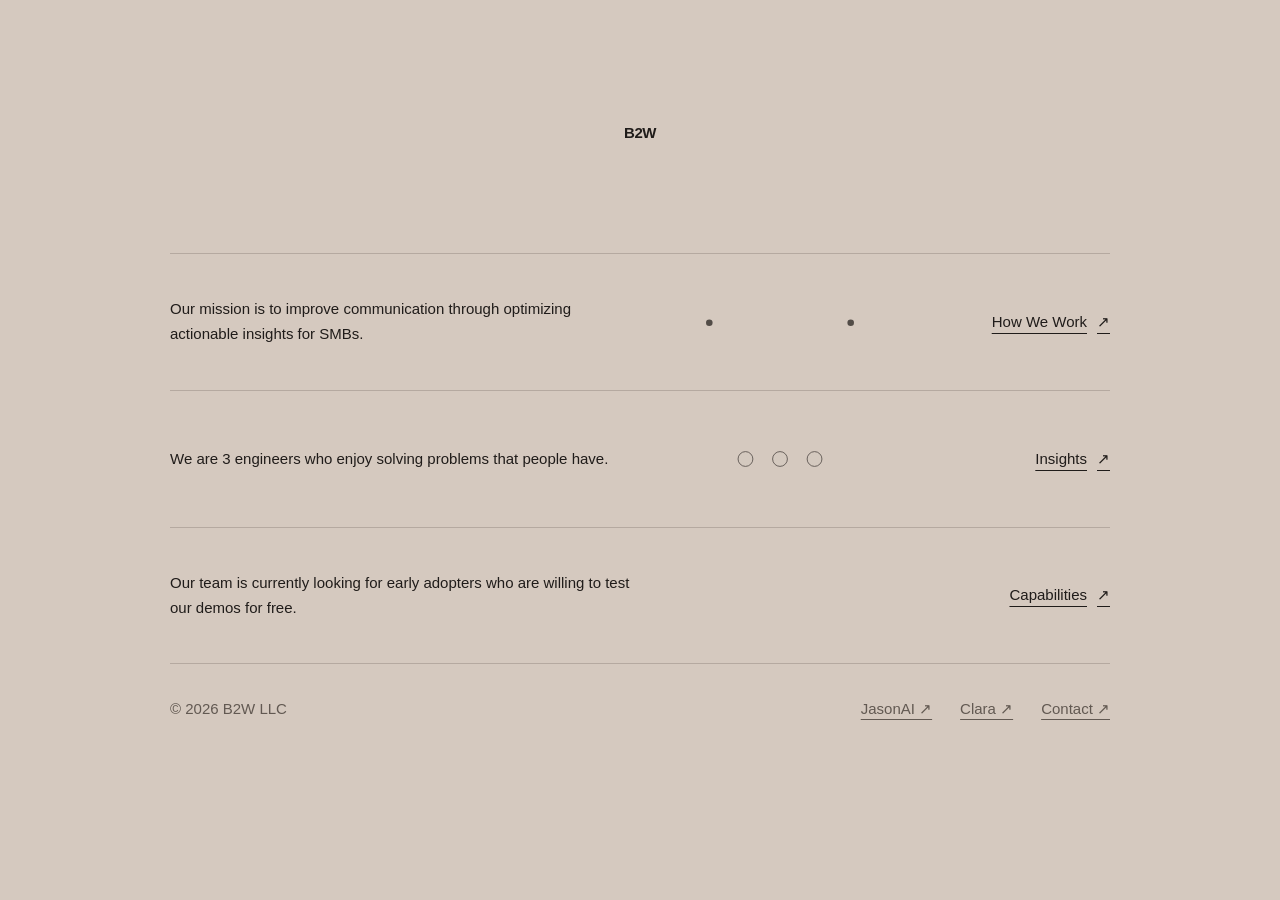
==== commit 4f846cfe: "Clara V5: What We Show portal walkthrough, adoption strategies, compact features, and electric B2W g" ====
--- a/index.html
+++ b/index.html
@@ -1,1330 +1,405 @@
-<!DOCTYPE html>
+<!doctype html>
 
 <html lang="en">
-<head>
-<meta charset="utf-8"/><meta name="theme-color" content="#f2f1ed"/>
-<meta content="width=device-width,initial-scale=1" name="viewport"/>
-<meta content="B2W designs practical AI systems around the information, decisions, and handoffs that already run a business." name="description"/>
-<title>B2W — Built to Work</title>
-<style>
-:root{
-  --paper:#f2f1ed;
-  --ink:#11110f;
-  --muted:#6e6a65;
-  --rule:rgba(17,17,15,.13);
-  --size:15px;
-  --line:1.62;
-  --step:28px;
-  --max:760px;
-  --shell:1120px;
-  --ease:cubic-bezier(.2,.8,.2,1);
-  --spring:cubic-bezier(.16,1,.3,1);
-}
-*{box-sizing:border-box}
-html{background:var(--paper);scroll-behavior:smooth}
-body{margin:0;background:var(--paper);color:var(--ink);font-family:Inter,ui-sans-serif,-apple-system,BlinkMacSystemFont,"Segoe UI",sans-serif;-webkit-font-smoothing:antialiased;font-size:var(--size);line-height:var(--line)}
-a{color:inherit;text-decoration:none}button{font:inherit;color:inherit}
-.site-shell{padding-top:clamp(88px,11vh,132px)}
-.site-header{background:transparent}
-.header-inner{width:min(92vw,var(--shell));margin:0 auto;display:grid;grid-template-columns:1fr auto 1fr;align-items:center;gap:28px;position:relative}
-.brand{font-weight:750;letter-spacing:-.03em;line-height:1;white-space:nowrap;justify-self:start}
-.header-nav{display:flex;align-items:center;justify-content:center;gap:24px;justify-self:center}
-.header-nav a{font-size:var(--size);line-height:1;color:var(--muted);transition:color .2s var(--ease),transform .22s var(--spring);white-space:nowrap}
-.header-nav a:hover,.header-nav a:focus-visible,.header-nav a.active{color:var(--ink);transform:translateY(-1px)}
-.contact-button{justify-self:end;border:1px solid var(--rule);background:transparent;padding:8px 13px;border-radius:999px;font-size:var(--size);line-height:1;cursor:pointer;transition:background .2s var(--ease),transform .22s var(--spring),border-color .2s var(--ease)}
-.contact-button:hover,.contact-button:focus-visible{background:#fff;border-color:rgba(17,17,15,.22);transform:translateY(-1px);outline:none}
-.menu-toggle{display:none;justify-self:end;border:1px solid var(--rule);background:transparent;border-radius:999px;padding:8px 12px;line-height:1;cursor:pointer}
-.mobile-tray{display:none}
-.view-wrap{width:min(88vw,var(--max));margin:0 auto;padding:38px 0 clamp(84px,10vw,120px)}
-.mock-view{display:none}.mock-view.active{display:block;animation:viewIn .48s var(--spring) both}
-@keyframes viewIn{from{opacity:0;transform:translateY(8px)}to{opacity:1;transform:none}}
-.page-grid{display:grid;grid-template-columns:1fr;gap:clamp(44px,7vw,72px)}
-.section{border-top:1px solid var(--rule);padding-top:13px}
-.section-head{width:100%;min-height:28px;border:0;background:none;padding:0;display:flex;align-items:baseline;justify-content:space-between;gap:18px;text-align:left;cursor:pointer;font-size:var(--size);line-height:var(--line);font-weight:700}
-.section-head:hover .section-label,.section-head:focus-visible .section-label{text-decoration:underline;text-underline-offset:4px}.section-head:focus-visible{outline:none}
-.section-toggle{color:var(--muted);font-weight:400;line-height:1;transition:transform .3s var(--spring),color .2s var(--ease)}.section.open .section-toggle{transform:rotate(45deg);color:var(--ink)}
-.section-panel{display:grid;grid-template-rows:0fr;opacity:0;transition:grid-template-rows .5s var(--spring),opacity .28s var(--ease),padding-top .5s var(--spring)}.section.open .section-panel{grid-template-rows:1fr;opacity:1;padding-top:calc(var(--step) * .72)}.section-panel-inner{overflow:hidden}
-.copy-list{list-style:none;margin:0;padding:0;width:100%;display:grid;grid-auto-rows:minmax(var(--step),auto);align-content:start}.copy-list li{margin:0;padding:0;min-height:var(--step);font-size:var(--size);line-height:var(--line);font-weight:400;letter-spacing:0;text-wrap:pretty}.copy-list strong{font:inherit;font-weight:700}.copy-list .muted{color:var(--muted)}.copy-list .space{min-height:calc(var(--step) * 1.15)}.copy-list .rule{height:1px;min-height:1px;border-top:1px solid var(--rule);margin:calc(var(--step) * .62) 0}.copy-list .indent{padding-left:20px}.copy-list a:hover{text-decoration:underline;text-underline-offset:4px}
-.section.open .copy-list li{opacity:0;transform:translateY(7px);animation:lineIn .46s var(--spring) forwards}.section.open .copy-list li:nth-child(1){animation-delay:.05s}.section.open .copy-list li:nth-child(2){animation-delay:.08s}.section.open .copy-list li:nth-child(3){animation-delay:.11s}.section.open .copy-list li:nth-child(4){animation-delay:.14s}.section.open .copy-list li:nth-child(5){animation-delay:.17s}.section.open .copy-list li:nth-child(n+6){animation-delay:.2s}
-.subpage{border-top:1px solid var(--rule);padding-top:13px}.subpage .copy-list{padding-top:calc(var(--step) * .72)}.subpage .copy-list li{opacity:0;transform:translateY(7px);animation:lineIn .46s var(--spring) forwards}.subpage .copy-list li:nth-child(1){animation-delay:.05s}.subpage .copy-list li:nth-child(2){animation-delay:.09s}.subpage .copy-list li:nth-child(3){animation-delay:.13s}.subpage .copy-list li:nth-child(4){animation-delay:.17s}.subpage .copy-list li:nth-child(5){animation-delay:.21s}.subpage .copy-list li:nth-child(n+6){animation-delay:.25s}
-.stage-intro{padding-top:calc(var(--step) * .72);padding-bottom:calc(var(--step) * .7)}
-.stage-list{border-top:1px solid var(--rule)}
-.stage{border-bottom:1px solid var(--rule)}
-.stage-head{width:100%;padding:15px 0;border:0;background:transparent;display:grid;grid-template-columns:38px 1fr auto;gap:10px;align-items:baseline;text-align:left;cursor:pointer}
-.stage-number{color:var(--muted)}.stage-title{font-weight:700}.stage-mark{color:var(--muted);transition:transform .3s var(--spring),color .2s var(--ease)}.stage.open .stage-mark{transform:rotate(45deg);color:var(--ink)}
-.stage-body{display:grid;grid-template-rows:0fr;opacity:0;transition:grid-template-rows .46s var(--spring),opacity .26s var(--ease),padding .46s var(--spring)}.stage.open .stage-body{grid-template-rows:1fr;opacity:1;padding:2px 0 18px}.stage-body-inner{overflow:hidden;padding-left:48px}.stage-details{display:grid;grid-template-columns:1fr;gap:10px}.stage-detail{display:grid;grid-template-columns:108px 1fr;gap:18px}.stage-detail span:first-child{color:var(--muted)}
-@keyframes lineIn{to{opacity:1;transform:none}}
-.footer{border-top:1px solid var(--rule);background:var(--paper)}.footer-inner{width:min(92vw,var(--shell));margin:0 auto;display:grid;grid-template-columns:1fr 1fr;gap:32px;padding:24px 0 36px}.footer-inner>*{font-size:var(--size);line-height:var(--line)}.footer-inner a{justify-self:start}
-@media(max-width:820px){:root{--size:14px;--step:26px}.site-shell{padding-top:76px}.header-inner{width:min(90vw,var(--shell));grid-template-columns:auto 1fr auto;gap:18px}.header-nav{gap:15px}.view-wrap{width:min(90vw,var(--max));padding-top:30px}}
-@media(max-width:660px){
-  .site-shell{padding-top:52px}.header-inner{width:calc(100% - 32px);grid-template-columns:1fr auto;gap:16px}.brand{grid-column:1}.header-nav,.contact-button{display:none}.menu-toggle{display:inline-flex;grid-column:2;align-items:center;gap:7px}.mobile-tray{display:grid;position:absolute;left:0;right:0;top:calc(100% + 14px);background:rgba(242,241,237,.98);backdrop-filter:blur(18px);border-top:1px solid var(--rule);border-bottom:1px solid var(--rule);padding:8px 0;opacity:0;transform:translateY(-8px);pointer-events:none;transition:opacity .24s var(--ease),transform .32s var(--spring);z-index:20}.mobile-tray.open{opacity:1;transform:none;pointer-events:auto}.mobile-tray a{display:flex;justify-content:space-between;align-items:center;padding:12px 0;border-bottom:1px solid var(--rule);font-size:var(--size)}.mobile-tray a:last-child{border-bottom:0}.mobile-tray .tray-contact{font-weight:700}.view-wrap{width:calc(100% - 32px);padding-top:28px}.footer-inner{width:calc(100% - 32px);grid-template-columns:1fr;gap:4px}.stage-head{grid-template-columns:30px 1fr auto}.stage-body-inner{padding-left:40px}.stage-detail{grid-template-columns:1fr;gap:1px}
-}
-@media(prefers-reduced-motion:reduce){html{scroll-behavior:auto}.section-panel,.section-toggle,.mobile-tray,.stage-body,.stage-mark{transition:none}.section.open .copy-list li,.subpage .copy-list li{opacity:1;transform:none;animation:none}.mock-view.active{animation:none}}
+  <head>
+    <meta charset="utf-8" />
+    <meta name="theme-color" content="#f2f1ed" />
+    <meta content="width=device-width,initial-scale=1" name="viewport" />
+    <meta
+      content="B2W designs practical AI systems around the information, decisions, and handoffs that already run a business."
+      name="description"
+    />
+    <title>B2W — Built to Work</title>
 
-.motion-visual{margin:14px 0 22px;height:220px;background:transparent;border:0;overflow:hidden}.motion-visual svg{width:100%;height:100%;display:block;overflow:visible}.motion-visual .node{fill:var(--paper);stroke:var(--ink);stroke-width:1.5}.motion-visual .hub{fill:var(--ink);stroke:var(--ink);stroke-width:1.5}.motion-visual .satellites circle{fill:var(--paper);stroke:var(--muted);stroke-width:1.4}.motion-visual .ink-line,.motion-visual .radial,.motion-visual .upcurve{fill:none;stroke:var(--muted);stroke-width:1.6;stroke-linecap:round;stroke-linejoin:round}.motion-visual .radial{stroke-dasharray:5 7;animation:line-drift 6s linear infinite}.motion-visual .ink-line{stroke-dasharray:600;stroke-dashoffset:600;animation:draw-flow 3.8s ease-in-out infinite alternate}.motion-visual .dashed{stroke-dasharray:7 8;animation:line-drift 6s linear infinite}.motion-visual .divider{stroke:var(--ink);stroke-width:1.3;stroke-dasharray:4 8}.motion-visual .moving{fill:var(--ink);animation:shift-dot 3.8s ease-in-out infinite alternate}.motion-visual .halo,.motion-visual .pulse-ring{fill:none;stroke:var(--ink);stroke-width:1.5;transform-box:fill-box;transform-origin:center;animation:ring 3.3s ease-out infinite}.motion-visual .delay{animation-delay:1.5s}.motion-visual .upcurve{stroke:var(--ink);stroke-width:2}.motion-visual .satellites circle{animation:breathe 3.4s ease-in-out infinite alternate}.motion-visual .satellites circle:nth-child(2n){animation-delay:1.1s}@keyframes draw-flow{to{stroke-dashoffset:0}}@keyframes line-drift{to{stroke-dashoffset:-120}}@keyframes shift-dot{0%{opacity:.2;transform:translateX(0)}100%{opacity:1;transform:translateX(15px)}}@keyframes ring{0%{opacity:.7;transform:scale(.75)}90%,100%{opacity:0;transform:scale(1.6)}}@keyframes breathe{to{opacity:.25}}@media(max-width:660px){.motion-visual{height:160px;margin:12px 0 20px}}@media(prefers-reduced-motion:reduce){.motion-visual *{animation:none!important}}</style>
-<style id="b2w-theme">
-html{min-height:100%;background:var(--paper)}body{min-height:100dvh;display:flex;flex-direction:column;transition:background .3s,color .3s}
-body.mode-how{--paper:#fff;--ink:#171812;--muted:#66695e;--rule:rgba(25,28,23,.17)}
-body.mode-insights{--paper:#252828;--ink:#eceae2;--muted:#acb0ac;--rule:rgba(250,250,250,.21)}
-body.mode-about{--paper:#173e2d;--ink:#edf2e9;--muted:#bdd0c0;--rule:rgba(235,247,237,.23)}
-html:has(body.mode-how){background:#fff}html:has(body.mode-insights){background:#252828}html:has(body.mode-about){background:#173e2d}
-.site-shell{flex:1 0 auto;min-height:0}.view-wrap{padding-bottom:34px!important}.footer{margin:0!important;flex:none}.footer-inner{padding:14px 0 16px!important}
-.site-header{position:sticky;top:0;z-index:90;background:var(--paper);transition:background .3s}.header-inner{grid-template-columns:minmax(0,1fr) auto minmax(0,1fr);align-items:center;min-height:68px;border:0!important;padding-block:18px}.header-nav{align-self:stretch;display:flex;align-items:center;justify-content:center;gap:24px}.header-nav a{display:inline-flex;align-items:center;min-height:32px;line-height:1.2}
-.projects-home{padding-top:8px}.project-group{border-top:1px solid var(--rule);padding:17px 0 26px}.project-group ol{padding-left:22px;margin:12px 0 0}.project-group li{padding:3px 0}
-.team-table{width:100%;border-top:1.5px solid var(--rule);margin-top:8px}.team-row{display:grid;grid-template-columns:minmax(150px,30%) minmax(0,70%);border-bottom:1px solid var(--rule);gap:24px;padding:21px 0;line-height:1.6;position:relative;outline-offset:3px}.team-row strong{font-weight:700}.team-identity{position:relative}.team-portrait{position:absolute;left:min(85%,260px);top:50%;width:170px;height:170px;object-fit:cover;object-position:center;border-radius:2px;opacity:0;visibility:hidden;filter:grayscale(1) contrast(1.05) brightness(.84);transform:translate(0,-42%) scale(.96);box-shadow:0 14px 40px rgba(0,0,0,.25);pointer-events:none;z-index:3;transition:opacity .35s ease,transform .45s cubic-bezier(.16,1,.3,1),visibility .35s}.team-row:hover .team-portrait,.team-row:focus-visible .team-portrait,.team-row:focus-within .team-portrait{opacity:1;visibility:visible;transform:translate(0,-50%) scale(1)}
-.stage-intro{display:none!important}.stage-list{margin-top:0;border-top:0!important}.stage:first-child{border-top:0!important}.stage-list .stage:first-child .stage-head{border-top:0!important}
-body.mode-insights .view-wrap{width:min(92vw,var(--shell));max-width:none;padding-top:30px}.field-workspace{position:relative;width:100%;display:grid;grid-template-columns:minmax(182px,1fr) minmax(0,1.55fr) minmax(210px,1fr);gap:28px;align-items:start}.field-library{grid-column:1;min-width:0;will-change:transform}.field-workspace.is-empty{grid-template-columns:0fr minmax(0,1fr) 0fr;gap:0}.field-workspace.is-empty .field-library{grid-column:2;width:min(100%,560px);justify-self:center}.field-reader{grid-column:2/4;min-width:0}.field-workspace.is-empty .field-reader{visibility:hidden;pointer-events:none;height:0}.field-library nav{display:grid}.field-item{display:grid;grid-template-columns:25px 1fr;gap:9px;border:0;border-top:1px solid var(--rule);background:transparent;color:var(--ink);padding:15px 0;cursor:pointer;text-align:left;line-height:1.45;font-size:var(--size);transition:transform .28s cubic-bezier(.16,1,.3,1)}.field-item[aria-pressed=true]{font-weight:700;transform:translateX(11px)}.field-item:hover{opacity:.76}.field-number{color:var(--muted);font-weight:400}
-.field-panel[hidden]{display:none}.field-panel{display:grid;grid-template-columns:minmax(0,1.55fr) minmax(210px,1fr);gap:28px;align-items:start}.field-hero{border-top:1px solid var(--rule);padding-top:15px;text-align:center;min-width:0;opacity:0;transform:translateY(13px)}.field-art{max-width:500px;margin:0 auto}.field-art .motion-visual{height:230px;max-width:100%;margin:0 auto;background:transparent}.field-art svg{width:100%;height:auto;max-height:230px}.field-caption{color:var(--muted);font-style:italic;margin-top:4px}.field-text{border-top:1px solid var(--rule);padding-top:15px;display:grid;gap:20px;line-height:var(--line)}.field-text p{margin:0;opacity:0;transform:translateY(10px)}.field-workspace.reveal-content .field-hero{animation:fieldGraphic .55s cubic-bezier(.16,1,.3,1) forwards}.field-workspace.reveal-content .field-text p{animation:fieldLine .5s cubic-bezier(.16,1,.3,1) both;animation-delay:calc(350ms + var(--line-number,0) * 110ms)}
-@keyframes fieldGraphic{to{opacity:1;transform:none}}@keyframes fieldLine{to{opacity:1;transform:none}}
-@media(max-width:1050px){.field-workspace{grid-template-columns:minmax(175px,.85fr) minmax(0,1.35fr) minmax(185px,1fr);gap:20px}.field-panel{grid-template-columns:minmax(0,1.35fr) minmax(185px,1fr);gap:20px}.field-art .motion-visual{height:190px}}
-@media(max-width:780px){.field-workspace{grid-template-columns:minmax(150px,200px) 1fr;gap:22px}.field-reader{grid-column:2}.field-panel{grid-template-columns:1fr;gap:24px}.field-workspace.is-empty{grid-template-columns:0fr 1fr}.field-art .motion-visual{height:190px}}
-@media(max-width:570px){.header-inner{grid-template-columns:1fr auto;min-height:58px;padding-block:14px}.header-nav{display:none}body.mode-insights .view-wrap{width:calc(100% - 32px)}.field-workspace,.field-workspace.is-empty{grid-template-columns:1fr;gap:22px}.field-library,.field-workspace.is-empty .field-library{grid-column:1;width:100%}.field-reader{grid-column:1}.field-workspace.is-empty .field-reader{display:none}.team-row{grid-template-columns:minmax(95px,33%) minmax(0,1fr);gap:16px}.team-portrait{width:124px;height:124px;left:10px;top:calc(100% + 18px)}.team-row:hover .team-portrait,.team-row:focus-visible .team-portrait,.team-row:focus-within .team-portrait{transform:translate(0,0) scale(1)}.view-wrap{padding-bottom:24px!important}}
-@media(prefers-reduced-motion:reduce){body,.field-library,.team-portrait{transition:none!important;animation:none!important}.field-hero,.field-text p{opacity:1!important;transform:none!important;animation:none!important}}
-</style><style id="b2w-offerings-team-v1">
-body.mode-team{--paper:#f2f1ed;--ink:#11110f;--muted:#6e6a65;--rule:rgba(17,17,15,.13)}
-body.mode-offerings{--paper:#173e2d;--ink:#edf2e9;--muted:#bdd0c0;--rule:rgba(235,247,237,.23)}
-html:has(body.mode-team){background:#f2f1ed}
-html:has(body.mode-offerings){background:#173e2d}
-.mission-home{min-height:min(66vh,620px);display:flex;align-items:center;max-width:960px}
-.mission-home p{font-size:clamp(28px,4.25vw,62px);line-height:1.22;letter-spacing:-.038em;font-weight:500;max-width:960px;margin:0}
-.offerings-layout{display:grid;grid-template-columns:repeat(2,minmax(0,1fr));gap:22px;align-items:stretch;padding-top:8px}
-.offering-card{display:flex;flex-direction:column;min-height:485px;border:1px solid var(--rule);padding:clamp(24px,3.2vw,40px);background:rgba(255,255,255,.025)}
-.offering-eyebrow{font-size:12px;letter-spacing:.09em;text-transform:uppercase;color:var(--muted);margin-bottom:38px}
-.offering-card h2{font-size:clamp(25px,2.4vw,38px);line-height:1.2;letter-spacing:-.035em;font-weight:500;margin:0 0 20px;max-width:470px}
-.offering-desc{font-size:15px;line-height:1.7;max-width:540px;margin:0 0 42px}
-.offering-features{list-style:none;margin:auto 0 0;padding:20px 0 0;border-top:1px solid var(--rule);font-size:13px;color:var(--muted);line-height:1.65}
-.offering-features li{padding:6px 0;border-bottom:1px solid var(--rule)}
-#team .team-table{margin-top:12px;border-top:1px solid var(--rule)}
-#team .team-row{position:relative;grid-template-columns:minmax(165px,31%) minmax(0,1fr);gap:clamp(24px,5vw,80px);min-height:170px;padding:32px 4px;border-bottom:1px solid var(--rule);transition:background .3s ease,padding .3s ease}
-#team .team-row:hover,#team .team-row:focus-visible{background:rgba(17,17,15,.025);padding-left:16px;padding-right:16px}
-#team .team-identity{position:static;align-self:start}
-#team .team-identity strong{font-size:clamp(23px,2.2vw,33px);font-weight:500;letter-spacing:-.035em}
-#team .team-identity{line-height:1.7}
-#team .team-description{max-width:640px}
-#team .team-row [role="cell"]:last-child{padding-right:clamp(145px,19vw,210px);line-height:1.68;align-self:center}
-#team .team-portrait{left:auto;right:16px;top:50%;width:clamp(120px,14vw,164px);height:clamp(124px,14vw,164px);object-fit:cover;border-radius:1px;filter:grayscale(.85) saturate(.5) contrast(1.04);box-shadow:none;transform:translate(8px,-45%) scale(.98);transition:opacity .4s cubic-bezier(.16,1,.3,1),transform .5s cubic-bezier(.16,1,.3,1),visibility .4s}
-#team .team-row:hover .team-portrait,#team .team-row:focus-within .team-portrait,#team .team-row:focus-visible .team-portrait{transform:translate(0,-50%) scale(1);opacity:1;visibility:visible}
-@media(max-width:800px){.offerings-layout{grid-template-columns:1fr}.offering-card{min-height:420px}.mission-home{min-height:55vh}}
-@media(max-width:570px){.mission-home p{font-size:clamp(29px,8vw,43px)}#team .team-row{grid-template-columns:1fr;gap:18px;min-height:210px;padding:26px 0}#team .team-row [role="cell"]:last-child{padding-right:105px;min-height:86px}#team .team-portrait{width:94px;height:108px;right:0;top:64%;transform:translateY(-48%) scale(.96)}#team .team-row:hover .team-portrait,#team .team-row:focus-visible .team-portrait{transform:translateY(-50%) scale(1)}.offering-card{padding:23px;min-height:440px}}
-@media(hover:none){#team .team-portrait{opacity:1;visibility:visible;transform:translate(0,-50%) scale(1);filter:grayscale(.85) saturate(.5) contrast(1.04)}}
-@media(prefers-reduced-motion:reduce){#team .team-row,#team .team-portrait{transition:none!important}}
-</style>
-<style id="b2w-product-motion-v2">
-/* Consistent site typography: home and offerings use the same body text size. */
-.mission-home{display:flex;flex-direction:column;justify-content:center;align-items:flex-start;gap:calc(var(--step)*1.25);max-width:760px;min-height:min(66vh,620px)}
-.mission-home p{font-size:var(--size)!important;line-height:var(--line)!important;letter-spacing:normal!important;font-weight:400!important;max-width:760px;margin:0}
-.offerings-layout{align-items:start}
-.offering-card{position:relative;overflow:hidden;display:flex;flex-direction:column;min-height:370px;padding:0!important;background:rgba(255,255,255,.018);transition:background .35s ease,border-color .35s ease}
-.offering-card:hover,.offering-card:focus-within{background:rgba(255,255,255,.045)}
-.offering-trigger{color:var(--ink);background:transparent;border:0;width:100%;min-height:370px;cursor:pointer;display:flex;flex-direction:column;align-items:flex-start;justify-content:center;text-align:left;gap:18px;padding:clamp(24px,3.3vw,42px);font:inherit;font-size:var(--size);line-height:var(--line);transition:min-height .65s cubic-bezier(.16,1,.3,1),padding .55s ease}
-.offering-title{display:block;font-size:var(--size)!important;font-weight:500;line-height:var(--line);letter-spacing:normal;max-width:410px}
-.offering-desc{font-size:var(--size)!important;line-height:var(--line)!important;letter-spacing:normal!important;font-weight:400!important;max-width:460px;margin:0;opacity:0;max-height:0;overflow:hidden;transform:translateY(10px);transition:opacity .35s ease,transform .45s ease,max-height .4s ease}
-.offering-card:hover .offering-desc,.offering-card:focus-within .offering-desc,.offering-card.is-open .offering-desc{opacity:1;max-height:220px;transform:translateY(0)}
-.offering-card.is-open .offering-trigger{min-height:135px;justify-content:flex-start;padding-bottom:20px;gap:14px}
-.offering-reveal{display:grid;grid-template-rows:0fr;opacity:0;transition:grid-template-rows .75s cubic-bezier(.16,1,.3,1),opacity .35s ease}
-.offering-reveal>.feature-diagram{overflow:hidden;min-height:0}
-.offering-card.is-open .offering-reveal{grid-template-rows:1fr;opacity:1}
-.feature-diagram{position:relative;display:grid;grid-template-columns:40px 1fr;padding:12px clamp(24px,3.3vw,42px) 42px;min-height:0}
-.feature-axis{position:relative;display:flex;justify-content:center;align-items:center}
-.feature-axis:after{content:"";position:absolute;left:50%;top:15px;bottom:15px;border-left:1px solid var(--rule);transform:scaleY(0);transform-origin:top;transition:transform .7s ease .12s}
-.feature-axis-core{position:absolute;top:50%;left:50%;width:10px;height:10px;border:1px solid var(--ink);border-radius:50%;transform:translate(-50%,-50%) scale(.3);opacity:0;transition:transform .5s ease .3s,opacity .5s ease .3s;z-index:2;background:var(--paper)}
-.feature-nodes{display:grid;gap:12px;padding:5px 0}
-.feature-node{display:flex;position:relative;align-items:center;min-height:38px;opacity:0;transform:translateX(-10px);transition:opacity .45s ease,transform .55s cubic-bezier(.16,1,.3,1);transition-delay:calc(.25s + var(--i)*.105s);font-size:var(--size);line-height:1.4}
-.feature-connector{position:relative;flex:0 0 25px;border-top:1px solid var(--rule);margin-left:-20px;transform:scaleX(0);transform-origin:left;transition:transform .4s ease;transition-delay:calc(.2s + var(--i)*.105s)}
-.feature-point{width:5px;height:5px;flex:0 0 5px;border:1px solid var(--ink);border-radius:50%;margin-right:13px;background:var(--paper)}
-.feature-node-text{max-width:340px}
-.offering-card.is-open .feature-axis:after{transform:scaleY(1)}
-.offering-card.is-open .feature-axis-core{opacity:1;transform:translate(-50%,-50%) scale(1)}
-.offering-card.is-open .feature-node{opacity:1;transform:translateX(0)}
-.offering-card.is-open .feature-connector{transform:scaleX(1)}
-.offering-trigger:focus-visible{outline:2px solid var(--ink);outline-offset:-4px}
-@media(hover:none){.offering-desc{opacity:0;max-height:0}.offering-card.is-open .offering-desc{opacity:1;max-height:260px}}
-@media(max-width:570px){.mission-home{min-height:58vh;gap:30px}.offering-trigger{min-height:235px}.offering-card{min-height:235px}.feature-diagram{padding-bottom:28px}.feature-node{font-size:var(--size)}.offering-card.is-open .offering-trigger{min-height:130px}}
-@media(prefers-reduced-motion:reduce){.offering-card,.offering-trigger,.offering-desc,.offering-reveal,.feature-axis:after,.feature-axis-core,.feature-node,.feature-connector{transition:none!important}}
-</style><style id="b2w-home-interlude-visual-v3">
-/* Home keeps the original uniform typography and uses a centered logotype instead of normal nav. */
-body.mode-home .site-header{position:relative;background:transparent}
-body.mode-home .header-inner{display:flex;justify-content:center;min-height:88px;padding-top:35px;padding-bottom:14px}
-body.mode-home .header-inner>.brand{margin:auto;justify-self:center;font-weight:600}
-body.mode-home .header-inner>.header-nav,body.mode-home .header-inner>.contact-button,body.mode-home .header-inner>.menu-toggle,body.mode-home .header-inner>.mobile-tray{display:none!important}
-body.mode-home .view-wrap{padding-top:12px}
-.mission-home{display:flex!important;flex-direction:column;align-items:stretch!important;justify-content:flex-start!important;min-height:auto!important;max-width:min(100%,760px);gap:0!important;margin:0 auto}
-.mission-unit{padding:22px 0 18px;border-bottom:1px solid var(--rule)}
-.mission-unit p{font-size:var(--size)!important;line-height:var(--line)!important;font-weight:400!important;margin:0 0 18px!important;max-width:670px}
-.mission-interlude{display:flex;align-items:center;justify-content:space-between;gap:30px;min-height:38px}
-.mission-interlude svg{width:130px;height:32px;overflow:visible;stroke:currentColor;stroke-width:1;opacity:.68;flex:none}
-.hm-path,.hm-tail{stroke-dasharray:260;stroke-dashoffset:260;animation:hm-draw 4s cubic-bezier(.16,1,.3,1) infinite}
-.hm-node{stroke:currentColor;fill:var(--paper);animation:hm-pulse 2.8s ease-in-out infinite}
-.hm-node.delay,.hm-dot.delay{animation-delay:.6s}.hm-node.delay2{animation-delay:1.2s}
-.hm-dot{fill:currentColor;stroke:none;animation:hm-pulse 2.4s ease-in-out infinite}
-@keyframes hm-draw{0%{stroke-dashoffset:260;opacity:.3}45%,85%{stroke-dashoffset:0;opacity:1}100%{stroke-dashoffset:-260;opacity:.3}}
-@keyframes hm-pulse{0%,100%{opacity:.35;transform:scale(.78);transform-origin:center}50%{opacity:1;transform:scale(1.1);transform-origin:center}}
-.mission-link{text-decoration:none;border-bottom:1px solid var(--rule);padding:5px 0;white-space:nowrap;color:var(--ink);font:inherit}
-.mission-link span{display:inline-block;margin-left:14px;transition:transform .25s ease}.mission-link:hover span{transform:translate(3px,-3px)}
-.home-contact{display:inline-flex;align-items:center;justify-content:space-between;align-self:flex-start;gap:65px;border:1px solid currentColor;padding:12px 18px;margin-top:34px;text-decoration:none;color:var(--ink);font-size:var(--size);transition:background .22s ease,color .22s ease}
-.home-contact:hover{background:var(--ink);color:var(--paper)}
-/* Two-line description on hover, without displaying hidden feature labels. */
-.offering-trigger .offering-desc{display:-webkit-box!important;-webkit-box-orient:vertical;-webkit-line-clamp:2;line-clamp:2;max-height:calc(2 * var(--line) * var(--size))!important;overflow:hidden!important;white-space:normal;text-overflow:ellipsis}
-.offering-card:not(:hover):not(:focus-within):not(.is-open) .offering-desc{max-height:0!important}
-.offering-card .offering-reveal{overflow:hidden}
-.offering-card .product-visual{min-height:0;overflow:hidden;padding:10px clamp(24px,3.3vw,42px) 36px}
-.product-motion{display:block;width:100%;height:auto;max-height:300px;stroke:rgba(235,247,237,.70);stroke-width:1.5;stroke-linecap:round;stroke-linejoin:round}
-.product-motion .motion-wire{stroke-dasharray:4 7;opacity:.65;animation:flow-lines 4s linear infinite}
-.product-motion .motion-source,.product-motion .motion-dest,.product-motion .estimate-sheet{stroke:currentColor;fill:rgba(255,255,255,.025)}
-.product-motion .motion-core{fill:rgba(235,247,237,.13);stroke:currentColor;stroke-width:1.7}
-.product-motion .motion-core-pulse{stroke:rgba(235,247,237,.33);stroke-width:1;animation:core-pulse 3s ease-in-out infinite;transform-origin:center}
-.product-motion .motion-dest-line,.product-motion .estimate-rows,.product-motion .estimate-axes,.product-motion .estimate-trend{stroke:currentColor;opacity:.66}
-.product-motion .estimate-fill,.product-motion .estimate-bar{fill:rgba(235,247,237,.25);stroke:none;animation:visual-appear 2.5s ease-in-out infinite alternate;transform-origin:bottom}
-.product-motion .bar2,.product-motion .delay1{animation-delay:.4s}.product-motion .bar3,.product-motion .delay2{animation-delay:.8s}
-.product-motion .travel{fill:#f0f4e9;stroke:none;filter:drop-shadow(0 0 4px rgba(255,255,255,.5))}
-@keyframes flow-lines{to{stroke-dashoffset:-44}}
-@keyframes core-pulse{0%,100%{transform:scale(.85);opacity:.35}55%{transform:scale(1.13);opacity:.9}}
-@keyframes visual-appear{0%{opacity:.2;transform:scaleY(.58)}100%{opacity:1;transform:scaleY(1)}}
-@media(max-width:570px){body.mode-home .header-inner{min-height:76px;padding-top:25px}.mission-unit{padding:24px 0 17px}.mission-interlude svg{width:110px}.home-contact{margin-top:28px}.mission-home{padding-bottom:20px}}
-@media(prefers-reduced-motion:reduce){.mission-interlude *, .product-motion *{animation:none!important}.hm-path,.hm-tail{stroke-dashoffset:0!important}}
-</style><style id="b2w-home-to-site-transition-v4">
-/* Home remains a three-statement page of the same width, with editorial alignment:
-   statement at left, live diagram in the exact middle, destination link at right. */
-body.mode-home .mission-home{max-width:min(100%,760px)!important;gap:0!important}
-body.mode-home .mission-unit{
-  display:grid!important;
-  grid-template-columns:minmax(0,1fr) minmax(112px,138px) minmax(0,1fr);
-  column-gap:clamp(15px,2.5vw,28px);
-  align-items:center;
-  min-height:136px;
-  padding:20px 0;
-}
-body.mode-home .mission-unit>p{
-  grid-column:1;
-  margin:0!important;
-  width:100%;
-  max-width:100%;
-  line-height:var(--line)!important;
-  text-wrap:pretty;
-}
-body.mode-home .mission-interlude{display:contents!important}
-body.mode-home .mission-interlude svg{
-  grid-column:2;
-  width:min(100%,132px);
-  height:42px;
-  justify-self:center;
-  align-self:center;
-}
-body.mode-home .mission-interlude .mission-link{
-  grid-column:3;
-  justify-self:end;
-  align-self:center;
-  white-space:nowrap;
-}
-body.mode-home .header-inner>.brand{font-weight:750}
-
-/* The landing page content alone wipes away: header and footer stay visible. */
-body.home-to-site #home{pointer-events:none}
-body.home-to-site .footer,body.home-to-site .site-header{opacity:1}
-/* During logo movement the actual navigation takes up its final grid cells,
-   but remains invisible until the logo finishes repositioning. */
-body.site-header-transitioning .header-nav,
-body.site-header-transitioning .contact-button,
-body.site-header-transitioning .menu-toggle,
-body.site-header-transitioning .mobile-tray{
-  opacity:0!important;
-  visibility:hidden!important;
-  pointer-events:none!important;
-  transition:opacity .28s ease,visibility .28s ease!important;
-}
-body.site-header-transitioning.site-nav-visible .header-nav,
-body.site-header-transitioning.site-nav-visible .contact-button,
-body.site-header-transitioning.site-nav-visible .menu-toggle{
-  opacity:1!important;
-  visibility:visible!important;
-  pointer-events:auto!important;
-}
-body.site-header-transitioning .brand{will-change:transform}
-
-@media(max-width:620px){
- body.mode-home .mission-unit{
-   grid-template-columns:minmax(0,1fr) minmax(0,1fr) minmax(0,1fr);
-   row-gap:12px;
-   min-height:0;
-   padding:23px 0 19px;
- }
- body.mode-home .mission-unit>p{grid-column:1/-1}
- body.mode-home .mission-interlude svg{grid-column:2;justify-self:center;width:min(100%,88px);height:34px}
- body.mode-home .mission-interlude .mission-link{grid-column:3;justify-self:end}
-}
-@media(prefers-reduced-motion:reduce){
- body.site-header-transitioning .header-nav,
- body.site-header-transitioning .contact-button,
- body.site-header-transitioning .menu-toggle{transition:none!important}
-}
-</style>
-
-<style id="b2w-home-alignment-v5">
-/* The landing page header uses the same 760px column guides as its rows. */
-body.mode-home .header-inner{
-  width:min(760px,92vw)!important;
-  justify-content:flex-start!important;
-}
-body.mode-home .header-inner>.brand{
-  margin:0!important;
-  justify-self:start!important;
-  text-align:left;
-}
-/* Move Contact to the right link edge; move the legal caption to its old left slot. */
-body.mode-home .home-bottom-actions{
-  display:flex;
-  align-items:center;
-  justify-content:space-between;
-  gap:24px;
-  margin-top:34px;
-  width:100%;
-}
-body.mode-home .home-bottom-actions .home-contact{
-  margin:0!important;
-  align-self:auto;
-  flex:0 0 auto;
-}
-body.mode-home .home-llc{
-  display:block;
-  font-size:13px;
-  line-height:1.45;
-  color:var(--muted);
-  white-space:nowrap;
-}
-/* Copyright is now part of the home content, not repeated inside its footer. */
-body.mode-home .footer-inner>span{visibility:hidden}
-body.mode-home .footer{border-top-color:transparent}
-@media(max-width:570px){
- body.mode-home .header-inner{width:calc(100% - 32px)!important}
- body.mode-home .home-bottom-actions{margin-top:28px;gap:12px}
- body.mode-home .home-llc{font-size:12px}
-}
-</style>
-<style id="b2w-home-refinement-v6">
-/* Home: calm editorial grid, aligned to the logo and footer controls. */
-body.mode-home .header-inner,
-body.mode-home .view-wrap{
-  width:min(940px,92vw)!important;
-}
-body.mode-home .header-inner{
-  padding-top:32px;
-  padding-bottom:12px;
-}
-body.mode-home .view-wrap{padding-top:8px!important}
-body.mode-home .mission-home{
-  max-width:min(940px,92vw)!important;
-  width:100%;
-  margin:clamp(22px,4.2vh,44px) auto 0;
-  padding:0 0 12px!important;
-}
-body.mode-home .mission-unit{
-  grid-template-columns:minmax(0,1.75fr) minmax(125px,.75fr) minmax(142px,.7fr);
-  column-gap:clamp(20px,3.5vw,55px);
-  min-height:149px;
-  padding:24px 0;
-  border-bottom:1px solid var(--rule);
-  transition:border-color .48s ease;
-}
-body.mode-home .mission-unit:first-child{border-top:1px solid var(--rule)}
-body.mode-home .mission-unit>p{
-  max-width:480px;
-  letter-spacing:-.005em;
-  line-height:1.64!important;
-  text-wrap:pretty;
-}
-body.mode-home .mission-interlude svg{
-  width:min(100%,148px);
-  height:46px;
-  opacity:.72;
-  transition:opacity .35s ease,transform .5s cubic-bezier(.16,1,.3,1),color .5s ease;
-}
-body.mode-home .mission-unit:has(.mission-link:hover) .mission-interlude svg,
-body.mode-home .mission-unit:has(.mission-link:focus-visible) .mission-interlude svg{
-  opacity:1;
-  transform:scale(1.065);
-}
-body.mode-home .mission-interlude .mission-link{
-  font-size:var(--size);
-  min-height:40px;
-  display:inline-flex;
-  align-items:center;
-  gap:10px;
-  border-bottom:1px solid var(--rule);
-  transition:color .48s ease,border-color .48s ease;
-}
-body.mode-home .mission-interlude .mission-link span{margin-left:0}
-body.mode-home .home-bottom-actions{margin-top:32px}
-body.mode-home .home-bottom-actions .home-contact{min-width:166px}
-body.mode-home .home-llc{transition:color .48s ease}
-/* A local, pointer-following color field replaces global theme preview. */
-body.mode-home .brand{transition:color .25s ease}
-body.mode-home .home-contact{transition:background-color .26s ease,color .26s ease,border-color .26s ease}
-@media(max-width:780px){
-  body.mode-home .header-inner,body.mode-home .view-wrap{width:calc(100% - 36px)!important}
-  body.mode-home .mission-home{max-width:calc(100% - 36px)!important}
-  body.mode-home .mission-unit{grid-template-columns:minmax(0,1.4fr) minmax(100px,.8fr) minmax(112px,.7fr);column-gap:16px;min-height:142px}
-}
-@media(max-width:620px){
-  body.mode-home .header-inner,body.mode-home .view-wrap{width:calc(100% - 32px)!important}
-  body.mode-home .header-inner{padding-top:23px}
-  body.mode-home .mission-home{max-width:calc(100% - 32px)!important;margin-top:20px}
-  body.mode-home .mission-unit{grid-template-columns:minmax(0,1fr) 100px minmax(116px,1fr);column-gap:12px;row-gap:10px;min-height:140px;padding:24px 0 18px}
-  body.mode-home .mission-unit>p{grid-column:1/-1;line-height:1.6!important}
-  body.mode-home .mission-interlude svg{grid-column:2;width:94px;height:40px}
-  body.mode-home .mission-interlude .mission-link{grid-column:3;justify-self:end;min-height:35px}
-  body.mode-home .home-bottom-actions{margin-top:26px}
-}
-@media(prefers-reduced-motion:reduce){
- html,body.mode-home,body.home-to-site,body.mode-home .mission-unit,body.mode-home .mission-interlude svg{transition:none!important}
-}
-</style>
-<style id="b2w-home-subtle-hover-v8">
-/* Restore the previous Home editorial composition rather than the narrowed v7 grid. */
-body.mode-home .site-shell{padding-top:0!important;isolation:isolate}
-body.mode-home .header-inner,body.mode-home .view-wrap{width:min(940px,92vw)!important}
-body.mode-home .header-inner{padding-top:32px!important;padding-bottom:12px!important;min-height:68px}
-body.mode-home .view-wrap{padding-top:8px!important}
-body.mode-home .mission-home{max-width:min(940px,92vw)!important;margin:clamp(22px,4.2vh,44px) auto 0!important;padding-bottom:12px!important}
-body.mode-home .mission-unit{grid-template-columns:minmax(0,1.75fr) minmax(125px,.75fr) minmax(142px,.7fr);column-gap:clamp(20px,3.5vw,55px);min-height:149px;padding:24px 0!important}
-body.mode-home .mission-unit>p{max-width:480px;line-height:1.64!important}
-body.mode-home .mission-interlude svg{width:min(100%,148px);height:46px;opacity:.72}
-body.mode-home .mission-interlude .mission-link{min-height:40px}
-body.mode-home .home-bottom-actions{margin-top:32px!important}
-body.mode-home .home-contact{min-width:166px!important}
-/* A faint color atmosphere stays close to the hovered link, without rings or recoloring illustrations. */
-body.mode-home .site-shell::before{content:"";position:fixed;inset:0;z-index:0;pointer-events:none;opacity:0;background:radial-gradient(ellipse 220px 165px at var(--burst-x,70%) var(--burst-y,40%),var(--burst-core,transparent) 0%,var(--burst-mid,transparent) 40%,transparent 78%);filter:blur(18px);transition:opacity .42s ease}
-body.mode-home.home-burst-active .site-shell::before{opacity:1}
-body.mode-home .site-header,body.mode-home .view-wrap{position:relative;z-index:1}
-body.mode-home[data-burst-color="offerings"]{--burst-core:rgba(23,62,45,.15);--burst-mid:rgba(23,62,45,.06)}
-body.mode-home[data-burst-color="insights"]{--burst-core:rgba(37,40,40,.12);--burst-mid:rgba(37,40,40,.045)}
-body.mode-home[data-burst-color="how-we-work"]{--burst-core:rgba(255,255,255,.40);--burst-mid:rgba(255,255,255,.12)}
-body.mode-home .mission-link:hover,body.mode-home .mission-link:focus-visible{color:var(--ink)!important;border-color:currentColor!important}
-body.mode-home .mission-unit:has(.mission-link:hover) .mission-interlude svg,body.mode-home .mission-unit:has(.mission-link:focus-visible) .mission-interlude svg{color:inherit!important;opacity:.72!important;filter:none!important;transform:none!important}
-@media(max-width:780px){body.mode-home .header-inner,body.mode-home .view-wrap{width:calc(100% - 36px)!important}body.mode-home .mission-home{max-width:calc(100% - 36px)!important}body.mode-home .mission-unit{grid-template-columns:minmax(0,1.4fr) minmax(100px,.8fr) minmax(112px,.7fr);column-gap:16px;min-height:142px}}
-@media(max-width:620px){body.mode-home .header-inner,body.mode-home .view-wrap{width:calc(100% - 32px)!important}body.mode-home .header-inner{padding-top:23px!important}body.mode-home .mission-home{max-width:calc(100% - 32px)!important;margin-top:20px!important}body.mode-home .mission-unit{grid-template-columns:minmax(0,1fr) 100px minmax(116px,1fr);column-gap:12px;row-gap:10px;min-height:140px;padding:24px 0 18px!important}body.mode-home .mission-unit>p{grid-column:1/-1;line-height:1.6!important}body.mode-home .mission-interlude svg{grid-column:2;width:94px;height:40px}body.mode-home .mission-interlude .mission-link{grid-column:3;justify-self:end;min-height:35px}body.mode-home .home-bottom-actions{margin-top:26px!important}body.mode-home .site-shell::before{background:radial-gradient(ellipse 165px 130px at var(--burst-x,70%) var(--burst-y,40%),var(--burst-core,transparent),transparent 80%)}}
-@media(prefers-reduced-motion:reduce){body.mode-home .site-shell::before{transition:none!important}}
-</style><style id="b2w-site-refinement-v9">
-/* Bring back quiet article metadata above the central figure. */
-body.mode-insights .field-meta{display:block;color:var(--muted);font-size:var(--size);font-style:italic;margin:0 0 18px;text-align:center}
-/* Article hover: floating animated visual only; actual article stays closed. */
-.field-item{position:relative}
-.field-hover-preview{position:fixed;left:var(--px,50vw);top:var(--py,25vh);width:min(300px,35vw);height:148px;z-index:80;pointer-events:none;overflow:hidden;opacity:0;transform:translateY(9px) scale(.97);transition:opacity .28s ease,transform .35s cubic-bezier(.16,1,.3,1);background:#252828;border:1px solid rgba(237,242,233,.15);box-shadow:0 18px 44px rgba(0,0,0,.2);padding:12px}
-.field-hover-preview.visible{opacity:1;transform:translateY(0) scale(1)}
-.field-hover-preview .motion-visual{height:100%;margin:0;display:flex;align-items:center;justify-content:center;max-width:none;background:transparent}
-.field-hover-preview svg{max-width:100%;max-height:120px;width:100%;height:100%}
-/* Home sits slightly lower, but rows use less vertical whitespace. */
-body.mode-home .mission-home{margin-top:clamp(45px,6vh,66px)!important}
-body.mode-home .mission-unit{min-height:137px!important;padding:19px 0!important}
-body.mode-home .home-bottom-actions{margin-top:26px!important}
-/* A more visible but still local color wash, never a ring or figure recolor. */
-body.mode-home .site-shell::before{background:radial-gradient(ellipse 240px 174px at var(--burst-x,70%) var(--burst-y,40%),var(--burst-core,transparent) 0%,var(--burst-mid,transparent) 43%,transparent 79%);filter:blur(15px)}
-body.mode-home[data-burst-color="offerings"]{--burst-core:rgba(23,62,45,.27);--burst-mid:rgba(23,62,45,.105)}
-body.mode-home[data-burst-color="insights"]{--burst-core:rgba(37,40,40,.22);--burst-mid:rgba(37,40,40,.085)}
-body.mode-home[data-burst-color="how-we-work"]{--burst-core:rgba(255,255,255,.62);--burst-mid:rgba(255,255,255,.18)}
-/* Same local color halo for standard website header links. */
-body:not(.mode-home) .header-nav a{position:relative;isolation:isolate}
-body:not(.mode-home) .header-nav a::before{content:"";position:absolute;left:50%;top:50%;width:140px;height:85px;transform:translate(-50%,-50%) scale(.8);border-radius:50%;opacity:0;pointer-events:none;z-index:-1;filter:blur(13px);background:radial-gradient(ellipse at center,var(--nav-glow,rgba(25,70,50,.35)) 0%,transparent 75%);transition:opacity .36s,transform .36s cubic-bezier(.16,1,.3,1)}
-body:not(.mode-home) .header-nav a:hover::before,body:not(.mode-home) .header-nav a:focus-visible::before{opacity:1;transform:translate(-50%,-50%) scale(1)}
-.header-nav a[data-view-link="offerings"]{--nav-glow:rgba(43,152,102,.46)}
-.header-nav a[data-view-link="insights"]{--nav-glow:rgba(135,143,142,.38)}
-.header-nav a[data-view-link="how-we-work"]{--nav-glow:rgba(200,205,201,.48)}
-@media(max-width:620px){body.mode-home .mission-home{margin-top:36px!important}body.mode-home .mission-unit{min-height:130px!important;padding:20px 0 17px!important}.field-hover-preview{display:none!important}}
-@media(prefers-reduced-motion:reduce){.field-hover-preview,body:not(.mode-home) .header-nav a::before{transition:none!important}}
-</style>
-<style id="b2w-alignment-polish-v10">
-/* Move the home-only logotype lower than the regular site navigation. */
-body.mode-home .header-inner{padding-top:82px!important;padding-bottom:14px!important;min-height:132px!important}
-/* The selected article is pulled left, not indented right. */
-body.mode-insights .field-item[aria-pressed="true"]{transform:translateX(-11px)!important;font-weight:700}
-/* Local link wash at 80% transparency / 20% color opacity. */
-body.mode-home[data-burst-color="offerings"]{--burst-core:rgba(23,62,45,.20);--burst-mid:rgba(23,62,45,.07)}
-body.mode-home[data-burst-color="insights"]{--burst-core:rgba(37,40,40,.20);--burst-mid:rgba(37,40,40,.07)}
-body.mode-home[data-burst-color="how-we-work"]{--burst-core:rgba(255,255,255,.20);--burst-mid:rgba(255,255,255,.07)}
-.header-nav a[data-view-link="offerings"]{--nav-glow:rgba(43,152,102,.20)}
-.header-nav a[data-view-link="insights"]{--nav-glow:rgba(135,143,142,.20)}
-.header-nav a[data-view-link="how-we-work"]{--nav-glow:rgba(200,205,201,.20)}
-@media(max-width:620px){body.mode-home .header-inner{padding-top:66px!important;min-height:116px!important}}
-</style>
-<style id="b2w-insights-tray-v11">
-/* Hover opens the library's adjacent visual tray, never the article. */
-body.mode-insights .field-workspace.is-empty.previewing{grid-template-columns:minmax(182px,1fr) minmax(0,1.55fr) minmax(210px,1fr);gap:28px}
-body.mode-insights .field-workspace.is-empty.previewing .field-library{grid-column:1;width:100%;justify-self:stretch}
-body.mode-insights .field-workspace .field-hover-tray{display:none}
-body.mode-insights .field-workspace.is-empty.previewing .field-hover-tray{grid-column:2/4;grid-row:1;display:flex;min-height:255px;align-items:center;justify-content:center;overflow:hidden;border-top:1px solid var(--rule);padding:24px 20px;opacity:0;clip-path:inset(0 100% 0 0);transform:translateX(-12px);transition:opacity .42s ease,clip-path .62s cubic-bezier(.16,1,.3,1),transform .62s cubic-bezier(.16,1,.3,1)}
-body.mode-insights .field-workspace.is-empty.previewing .field-hover-tray.visible{opacity:1;clip-path:inset(0 0 0 0);transform:none}
-.field-hover-tray .motion-visual{display:flex;align-items:center;justify-content:center;width:100%;max-width:560px;height:210px;margin:0;background:transparent}
-.field-hover-tray svg{width:100%;height:100%;max-height:210px}
-body.mode-insights .field-item.is-previewed:not([aria-pressed="true"]){transform:translateX(-11px);font-weight:500}
-body.mode-insights .field-item.is-previewed{opacity:1}
-@media(max-width:780px){body.mode-insights .field-workspace.is-empty.previewing{grid-template-columns:minmax(150px,200px) minmax(0,1fr);gap:22px}body.mode-insights .field-workspace.is-empty.previewing .field-hover-tray{grid-column:2;min-height:210px;padding:18px 8px}.field-hover-tray .motion-visual{height:168px}}
-@media(max-width:570px){body.mode-insights .field-workspace.is-empty.previewing{grid-template-columns:1fr;gap:18px}body.mode-insights .field-workspace.is-empty.previewing .field-library{grid-column:1}body.mode-insights .field-workspace.is-empty.previewing .field-hover-tray{display:none}}
-@media(prefers-reduced-motion:reduce){body.mode-insights .field-workspace.is-empty.previewing .field-hover-tray{transition:none!important;clip-path:none!important;transform:none!important}}
-</style>
-<style id="b2w-hover-layout-corrections-v12">
-/* Keep the original Home header height / page proportions; lower only its logotype. */
-body.mode-home .site-header .brand{position:relative;top:62px!important}
-@media(max-width:620px){body.mode-home .site-header .brand{top:28px!important}}
-/* One consistent cursor glow layer. Correct the white-on-off-white disappearance. */
-body.mode-home .site-shell::before{
-  opacity:0;
-  background:radial-gradient(ellipse 240px 170px at var(--burst-x,70%) var(--burst-y,40%),var(--burst-core,transparent) 0%,var(--burst-mid,transparent) 43%,transparent 82%);
-  filter:blur(15px);pointer-events:none;transition:opacity .28s ease;
-}
-body.mode-home.home-burst-active .site-shell::before{opacity:1}
-body.mode-home[data-burst-color="offerings"]{--burst-core:rgba(23,62,45,.25);--burst-mid:rgba(23,62,45,.085)}
-body.mode-home[data-burst-color="insights"]{--burst-core:rgba(37,40,40,.22);--burst-mid:rgba(37,40,40,.085)}
-body.mode-home[data-burst-color="how-we-work"]{--burst-core:rgba(110,125,119,.19);--burst-mid:rgba(110,125,119,.07)}
-/* Invert text with a precise local ink patch, while the gentle destination halo remains behind it. */
-body.mode-home .mission-link,body:not(.mode-home) .header-nav a{
-  border-radius:1px;
-  transition:color .22s ease,background-color .22s ease,box-shadow .22s ease,transform .22s ease!important;
-}
-body.mode-home .mission-link:hover,body.mode-home .mission-link:focus-visible{
-  color:var(--paper)!important;
-  background-color:var(--ink)!important;
-  border-color:var(--paper)!important;
-  box-shadow:0 0 0 5px var(--ink);
-}
-body:not(.mode-home) .header-nav a:hover,body:not(.mode-home) .header-nav a:focus-visible{
-  color:var(--paper)!important;
-  background-color:var(--ink)!important;
-  box-shadow:0 0 0 6px var(--ink);
-}
-/* Correct the stacking order: let the nav color aura render in front of the header's background. */
-body:not(.mode-home) .header-nav a::before{z-index:-1;filter:blur(13px)}
-/* Preview is a real second-column tray, not a floating picture or an opened article. */
-body.mode-insights .field-workspace.is-empty.previewing .field-hover-tray{isolation:isolate}
-body.mode-insights .field-workspace.is-empty.previewing .field-library{align-self:start}
-body.mode-insights .field-item.is-previewed:not([aria-pressed="true"]){transform:translateX(-12px)!important;opacity:1;font-weight:600}
-body.mode-insights .field-hover-tray .motion-visual{pointer-events:none}
-/* SVG stays animated, but neither the hidden article nor its text is exposed until click. */
-body.mode-insights .field-workspace.is-empty.previewing .field-reader{visibility:hidden;pointer-events:none;height:0}
-@media(prefers-reduced-motion:reduce){body.mode-home .site-shell::before{transition:none!important}}
-</style>
-<style id="b2w-mobile-system-v13">
-/* New responsive presentation. At desktop widths, all original layouts and interactions remain. */
-.mobile-menu-shade,.mobile-reader-toolbar,.mobile-reader-title{display:none}
-@media(max-width:780px){
- :root{--size:15px;--line:1.56}
- html{scroll-padding-top:86px}
- body{overflow-x:hidden}
- .site-shell{padding-top:0!important;isolation:auto!important;min-height:100dvh}
- .site-header{position:sticky!important;top:0;z-index:90;background:var(--paper)!important;border-bottom:1px solid var(--rule);backdrop-filter:none}
- body.mode-home .site-header{position:relative!important;border-bottom:0!important;background:transparent!important}
- .site-header .header-inner,body.mode-home .header-inner{
-   display:grid!important;grid-template-columns:1fr auto!important;align-items:center!important;
-   width:calc(100% - 40px)!important;min-height:70px!important;height:auto!important;
-   padding:11px 0!important;margin:0 auto!important;gap:12px!important;position:relative;z-index:2
- }
- .site-header .brand,body.mode-home .site-header .brand{
-   position:static!important;top:auto!important;left:auto!important;grid-column:1!important;
-   justify-self:start!important;margin:0!important;font-size:19px;line-height:1.2;
-   font-weight:750;transform:none
- }
- body.mode-home .site-header .header-inner{padding:8px 0 5px!important;min-height:65px!important}
- body.mode-home .site-shell{padding-top:25px!important}
- .header-nav,.contact-button{display:none!important}
- body:not(.mode-home) .menu-toggle{display:inline-flex!important;grid-column:2;justify-self:end;align-items:center;justify-content:center;gap:13px;min-height:44px;padding:10px 12px;border:1px solid var(--rule);border-radius:2px;color:var(--ink);background:transparent;letter-spacing:0;line-height:1.25}
- .menu-toggle span:last-child{font-size:19px;line-height:1;display:inline-block;transition:transform .25s ease}
- .site-header.menu-expanded .menu-toggle span:last-child{transform:rotate(45deg)}
- body.mode-home .menu-toggle,body.mode-home .mobile-tray{display:none!important}
- .mobile-menu-shade{display:block;position:fixed;inset:0;background:rgba(0,0,0,.25);opacity:0;visibility:hidden;pointer-events:none;transition:opacity .28s ease,visibility .28s;z-index:0}
- .site-header.menu-expanded .mobile-menu-shade{opacity:1;visibility:visible;pointer-events:auto}
- html.mobile-nav-open,body.mobile-nav-open{overflow:hidden!important}
- body:not(.mode-home) #mobileTray{
-   display:grid!important;position:absolute!important;top:calc(100% + 1px)!important;
-   left:auto!important;right:0!important;width:min(392px,calc(100vw - 40px))!important;
-   max-height:calc(100dvh - 86px);overflow-y:auto;
-   color:var(--ink)!important;background:var(--paper)!important;
-   border:1px solid var(--rule)!important;border-radius:2px;padding:12px 20px 16px!important;
-   box-shadow:0 20px 48px rgba(0,0,0,.20);
-   z-index:3!important;visibility:hidden;opacity:0;pointer-events:none;
-   transform:translateY(-10px);transition:opacity .24s ease,transform .3s cubic-bezier(.16,1,.3,1),visibility .3s
- }
- body:not(.mode-home) #mobileTray.open{visibility:visible;opacity:1;pointer-events:auto;transform:translateY(0)}
- #mobileTray a{font-size:16px;min-height:58px;padding:16px 1px!important;display:flex;justify-content:space-between;align-items:center;border-bottom:1px solid var(--rule);color:var(--ink)!important;text-decoration:none}
- #mobileTray a:last-child{border-bottom:0}
- #mobileTray a[aria-current="page"]{font-weight:700}
- #mobileTray a span:last-child{color:var(--muted)}
- .view-wrap,body.mode-home .view-wrap,body.mode-insights .view-wrap{
-   width:calc(100% - 40px)!important;max-width:none!important;
-   padding:22px 0 38px!important;margin-inline:auto!important
- }
- .mock-view.active{animation:mobile-view-enter .26s ease both!important}
- @keyframes mobile-view-enter{from{opacity:0;transform:translateY(6px)}to{opacity:1;transform:none}}
- .footer-inner{width:calc(100% - 40px);padding:16px 0 22px!important;grid-template-columns:1fr;gap:4px}
- .footer-inner>*{font-size:12px}
- /* Home is a deliberately different mobile editorial composition. */
- body.mode-home .view-wrap{padding-top:4px!important;padding-bottom:22px!important}
- body.mode-home .mission-home{
-   display:block!important;width:100%!important;max-width:none!important;
-   min-height:0!important;margin:0!important;padding:0!important;gap:0!important
- }
- body.mode-home .mission-unit{
-   display:block!important;width:100%!important;max-width:none!important;
-   min-height:0!important;margin:0!important;padding:22px 0 18px!important;
-   border-top:1px solid var(--rule)!important;transform:none!important
- }
- body.mode-home .mission-unit>p{
-   font-size:var(--size)!important;font-weight:400!important;line-height:1.62!important;
-   max-width:38ch!important;margin:0 0 12px!important;padding:0!important;
-   grid-column:auto!important;text-wrap:pretty
- }
- body.mode-home .mission-interlude{display:grid!important;grid-template-columns:minmax(0,1fr) auto!important;align-items:center!important;justify-content:space-between!important;gap:16px!important;width:100%!important;margin:0!important;min-height:46px}
- body.mode-home .mission-interlude svg{grid-column:1!important;justify-self:center!important;display:block!important;width:118px!important;height:36px!important;max-width:100%;min-width:0;opacity:.8}
- body.mode-home .mission-interlude .mission-link{
-   grid-column:2!important;justify-self:end!important;display:inline-flex!important;
-   align-items:center!important;justify-content:space-between!important;gap:9px;
-   min-height:44px!important;margin:0!important;padding:8px 0!important;
-   white-space:nowrap;border-radius:0;font-size:var(--size)
- }
- body.mode-home .home-bottom-actions{display:flex!important;justify-content:space-between!important;align-items:center!important;gap:12px;margin:20px 0 0!important;padding:12px 0 0!important;border-top:1px solid var(--rule)}
- body.mode-home .home-llc{color:var(--muted);font-size:12px;white-space:nowrap}
- body.mode-home .home-contact{display:inline-flex!important;min-height:44px!important;align-items:center;justify-content:space-between;gap:30px;margin:0!important;padding:10px 16px!important;font-size:var(--size)}
- body.mode-home .site-shell::before{display:none!important}
- body.mode-home .mission-link:focus-visible{outline:2px solid var(--ink);outline-offset:3px}
- /* Offerings: touch accordion, no hover dependency. */
- .offerings-layout{display:grid!important;grid-template-columns:1fr!important;gap:12px!important;align-items:stretch!important;padding:0!important}
- .offering-card,.offering-card.is-open{display:block!important;width:100%;min-height:0!important;overflow:hidden;padding:0!important;background:rgba(255,255,255,.025)!important}
- .offering-trigger,.offering-card.is-open .offering-trigger{
-   position:relative;display:flex!important;flex-direction:column!important;justify-content:flex-start!important;align-items:flex-start!important;
-   gap:12px!important;min-height:0!important;width:100%;padding:22px 42px 22px 21px!important;text-align:left
- }
- .offering-trigger::after{content:'+';position:absolute;right:19px;top:17px;font-size:22px;font-weight:300;line-height:1;transition:transform .3s ease;color:var(--muted)}
- .offering-card.is-open .offering-trigger::after{transform:rotate(45deg)}
- .offering-title{font-size:var(--size)!important;line-height:1.5!important;font-weight:600!important;letter-spacing:0!important}
- .offering-desc,.offering-card:hover .offering-desc,.offering-card:focus-within .offering-desc{
-   display:-webkit-box!important;-webkit-box-orient:vertical;-webkit-line-clamp:2;
-   opacity:1!important;visibility:visible!important;max-height:3.25em!important;
-   overflow:hidden!important;transform:none!important;margin:0!important;
-   font-size:var(--size)!important;line-height:1.6!important;color:var(--muted)
- }
- .offering-card:not(:hover):not(:focus-within):not(.is-open) .offering-desc{max-height:3.25em!important;opacity:1!important;transform:none!important}
- .offering-card.is-open .offering-desc{-webkit-line-clamp:unset;display:block!important;max-height:200px!important;color:var(--ink)}
- .offering-card .offering-reveal{padding:0!important;max-width:100%;overflow:hidden}
- .offering-card .product-visual{max-width:100%!important;padding:4px 16px 22px}
- .offering-card .product-motion{width:100%!important;max-width:100%!important;height:auto!important;max-height:210px}
- /* How We Work: larger touch targets and one-at-a-time process steps. */
- #how-we-work .subpage{border:0;padding:0}
- #how-we-work .stage-list{border:0!important;margin:0}
- #how-we-work .stage-head{display:grid;grid-template-columns:25px minmax(0,1fr) 22px;align-items:center;gap:12px;min-height:70px;padding:18px 0;font-size:var(--size)}
- #how-we-work .stage-number{font-size:12px}
- #how-we-work .stage-title{font-size:var(--size);font-weight:600}
- #how-we-work .stage-mark{text-align:right;font-size:20px;line-height:1}
- #how-we-work .stage.open .stage-body{padding:4px 0 25px}
- #how-we-work .stage-body-inner{padding-left:37px!important}
- #how-we-work .stage-details{gap:18px}
- #how-we-work .stage-detail{display:grid;grid-template-columns:1fr!important;gap:5px}
- #how-we-work .stage-detail span:first-child{color:var(--muted);font-size:12px}
- #how-we-work .stage-detail span:last-child{font-size:var(--size);line-height:1.6}
- /* Insights: library list -> focused reader. No tiny 3-column layout or hover tray. */
- body.mode-insights .view-wrap{padding-top:16px!important}
- #insights .field-workspace,#insights .field-workspace.is-empty{display:block!important;gap:0!important;width:100%!important}
- #insights .field-library,#insights .field-workspace.is-empty .field-library{display:block!important;width:100%!important;margin:0!important;padding:0!important;transform:none!important;min-width:0;justify-self:stretch}
- #insights .field-workspace.is-empty .field-library nav{display:block!important;width:100%}
- #insights .field-workspace.is-empty .field-item{
-   width:100%;display:grid!important;grid-template-columns:28px minmax(0,1fr)!important;gap:12px;
-   border-top:1px solid var(--rule);padding:18px 1px!important;min-height:73px!important;
-   font-size:var(--size)!important;line-height:1.5!important;
-   transform:none!important;text-align:left
- }
- #insights .field-item .field-number{font-size:12px;padding-top:3px}
- #insights .field-workspace:not(.is-empty) .field-library{display:none!important}
- #insights .field-workspace .field-hover-tray,#insights .field-workspace.is-empty.previewing .field-hover-tray{display:none!important}
- #insights .field-workspace.is-empty .field-reader{display:none!important}
- #insights .field-workspace:not(.is-empty) .field-reader{
-   display:block!important;grid-column:auto!important;visibility:visible!important;opacity:1!important;
-   height:auto!important;pointer-events:auto!important;width:100%;min-height:0
- }
- #insights .field-panel{display:block!important;max-width:none;width:100%}
- #insights .field-panel[hidden]{display:none!important}
- .mobile-reader-toolbar{display:flex!important;justify-content:space-between;align-items:center;gap:15px;margin:0 0 25px}
- .mobile-reader-back{display:inline-flex;align-items:center;gap:8px;border:0;background:transparent;color:var(--ink);font-size:var(--size);padding:12px 0;min-height:44px;text-align:left;cursor:pointer}
- .mobile-reader-back span{font-size:20px}
- .mobile-reader-index{font-size:11px;color:var(--muted);text-align:right}
- #insights .mobile-reader-title{display:block!important;font-size:18px!important;font-weight:600;line-height:1.42;letter-spacing:-.025em;margin:0 0 26px}
- #insights .field-hero{border-top:1px solid var(--rule);text-align:center;padding:15px 0 0;opacity:0;transform:translateY(13px);animation:none}
- #insights .field-meta{margin:0 0 14px!important;color:var(--muted);font-size:12px!important}
- #insights .field-art{width:100%;max-width:none}
- #insights .field-art .motion-visual{height:180px!important;margin:3px auto 12px;overflow:hidden}
- #insights .field-art svg{max-width:100%;max-height:180px}
- #insights .field-caption{margin:2px 0 26px;color:var(--muted);font-size:12px}
- #insights .field-text{display:grid!important;gap:22px!important;border-top:1px solid var(--rule);padding-top:20px!important;font-size:var(--size);line-height:1.68}
- #insights .field-text p{font-size:var(--size);opacity:0;transform:translateY(10px);animation:none}
- /* Team: portraits are always in view on touch; each bio becomes a portrait + compact copy row. */
- #team .team-table{margin-top:0;border-top:0!important}
- #team .team-row{display:block!important;min-height:0!important;padding:23px 0 26px!important;margin:0;border-top:1px solid var(--rule);border-bottom:0!important;background:none!important;transform:none!important}
- #team .team-identity{display:block!important;position:relative!important;min-height:88px!important;padding:10px 0 0 101px!important;line-height:1.7!important}
- #team .team-identity strong{display:inline;font-size:18px!important;line-height:1.4;font-weight:600;letter-spacing:-.01em}
- #team .team-portrait{
-   position:absolute!important;left:0!important;right:auto!important;top:0!important;
-   width:82px!important;height:82px!important;object-fit:cover;border-radius:2px;
-   visibility:visible!important;opacity:1!important;pointer-events:none!important;
-   transform:none!important;filter:grayscale(.72) saturate(.63) contrast(1.03)!important;box-shadow:none!important
- }
- #team .team-row [role="cell"]:last-child{display:block!important;max-width:none!important;min-height:0!important;padding:0!important;margin-top:8px!important;font-size:var(--size);line-height:1.65}
- #team .team-row:hover,#team .team-row:focus-visible{padding-left:0!important;padding-right:0!important;background:transparent!important}
-}
-@media(min-width:620px) and (max-width:780px){
- /* Tablet: keep the mobile controls while giving the layout more breathing room. */
- .site-header .header-inner,body.mode-home .header-inner,.view-wrap,body.mode-home .view-wrap,body.mode-insights .view-wrap{width:min(calc(100% - 64px),700px)!important}
- body.mode-home .mission-unit{padding:27px 0 23px!important}
- #team .team-identity{padding-left:115px!important}#team .team-portrait{width:94px!important;height:94px!important}
- .offering-trigger,.offering-card.is-open .offering-trigger{padding:28px 50px 28px 28px!important}
-}
-@media(max-width:780px) and (prefers-reduced-motion:reduce){.mock-view.active{animation:none!important}.mobile-tray,.mobile-menu-shade,.offering-trigger::after{transition:none!important}}
-</style>
-<style id="b2w-mobile-restoration-v14">
-/* Consistent 15px typography and the original fine-rule language. */
-:root{--viewport-paper:#f2f1ed}
-@media(max-width:780px){
- :root{--size:15px;--line:1.62;--step:28px}
- html,html:has(body.mode-home),html:has(body.mode-team){background-color:#f2f1ed!important}
- html:has(body.mode-how){background-color:#fff!important}
- html:has(body.mode-offerings){background-color:#173e2d!important}
- html:has(body.mode-insights){background-color:#252828!important}
- html{min-height:100%;scroll-padding-top:80px;overscroll-behavior-x:none}
- body{min-height:100svh;overflow-x:clip!important;background-color:var(--paper)!important}
- body,.site-shell,.site-header,.footer{background-color:var(--paper)!important}
- .site-shell{padding-top:0!important;isolation:auto!important}
- /* Header is identical across routes, and stays fixed in place on scroll. */
- .site-header,body.mode-home .site-header{position:sticky!important;top:0!important;z-index:99!important;border:0!important;background-color:var(--paper)!important;box-shadow:none!important;transform:none!important;backdrop-filter:none!important}
- .site-header .header-inner,body.mode-home .site-header .header-inner{
-   width:calc(100% - 32px)!important;grid-template-columns:minmax(0,1fr) auto!important;
-   min-height:70px!important;height:70px!important;display:grid!important;
-   margin:0 auto!important;padding:12px 0!important;align-items:center!important;gap:15px!important;
-   border:0!important;position:relative!important;z-index:104!important;
- }
- body.mode-home .site-shell{padding-top:0!important}
- .site-header .brand,body.mode-home .site-header .brand{
-   position:static!important;top:auto!important;left:auto!important;grid-column:1!important;
-   justify-self:start!important;margin:0!important;padding:0!important;
-   font-size:var(--size)!important;line-height:1.2!important;letter-spacing:-.03em!important;
-   transform:none!important;animation:none!important;
- }
- body:not(.mode-home) .menu-toggle{
-   display:inline-flex!important;grid-column:2!important;justify-self:end!important;
-   min-height:37px!important;min-width:78px!important;
-   align-items:center!important;justify-content:center!important;gap:7px!important;
-   padding:8px 13px!important;font-size:var(--size)!important;line-height:1!important;
-   border:1px solid var(--rule)!important;border-radius:999px!important;
-   background:transparent!important;color:var(--ink)!important;box-shadow:none!important;
- }
- .site-header .menu-toggle span:last-child{font-size:var(--size)!important;line-height:1!important}
- .site-header.menu-expanded .menu-toggle span:last-child{transform:rotate(45deg)}
- .header-nav,.contact-button,body.mode-home .menu-toggle{display:none!important}
- .site-header .mobile-menu-shade{display:none!important}
- .site-header .brand,body.mode-home .site-header .brand{position:relative!important;z-index:110!important}
- .site-header .menu-toggle{position:relative!important;z-index:110!important}
- /* Full-screen menu below a stationary header. No popover border or square card. */
- body:not(.mode-home) #mobileTray{
-  display:flex!important;flex-direction:column;align-items:stretch;justify-content:flex-start;
-  position:fixed!important;inset:0!important;top:0!important;left:0!important;right:0!important;
-  width:100vw!important;height:100dvh!important;max-height:none!important;
-  background:var(--paper)!important;color:var(--ink)!important;
-  overflow-y:auto!important;overflow-x:hidden!important;
-  border:0!important;border-radius:0!important;box-shadow:none!important;
-  padding:calc(104px + env(safe-area-inset-top,0px)) max(16px,env(safe-area-inset-right,0px)) calc(36px + env(safe-area-inset-bottom,0px)) max(16px,env(safe-area-inset-left,0px))!important;
-  visibility:hidden;opacity:0;pointer-events:none;z-index:103!important;
-  transform:translateY(-14px)!important;clip-path:inset(0 0 100% 0);
-  transition:opacity .28s ease,clip-path .54s cubic-bezier(.16,1,.3,1),transform .54s cubic-bezier(.16,1,.3,1),visibility .5s!important
- }
- body:not(.mode-home) #mobileTray.open{
-  visibility:visible;opacity:1;pointer-events:auto;transform:none!important;clip-path:inset(0 0 0 0)
- }
- #mobileTray a{
-  font-size:var(--size)!important;line-height:var(--line)!important;
-  min-height:73px!important;padding:22px 0!important;
-  border-bottom:1px solid var(--rule)!important;
-  color:var(--ink)!important;font-weight:400!important;
-  opacity:0;transform:translateY(16px);
-  transition:opacity .44s ease,transform .55s cubic-bezier(.16,1,.3,1),color .25s ease;
- }
- #mobileTray.open a{opacity:1;transform:none}
- #mobileTray.open a:nth-child(1){transition-delay:.12s}
- #mobileTray.open a:nth-child(2){transition-delay:.18s}
- #mobileTray.open a:nth-child(3){transition-delay:.24s}
- #mobileTray.open a:nth-child(4){transition-delay:.30s}
- #mobileTray a:last-child{border-bottom:0!important}
- #mobileTray a[aria-current="page"]{font-weight:700!important}
- #mobileTray a span:last-child{font-size:var(--size)!important}
- html.mobile-nav-open,body.mobile-nav-open{overflow:hidden!important}
- .view-wrap,body.mode-home .view-wrap,body.mode-insights .view-wrap{width:calc(100% - 32px)!important;padding:17px 0 38px!important;margin-inline:auto!important}
- .footer-inner{width:calc(100% - 32px)!important;padding:13px 0 18px!important}
- /* Home returns to the previous compact editorial rhythm, with only the original row separators. */
- body.mode-home .view-wrap{padding-top:20px!important;padding-bottom:16px!important}
- body.mode-home .mission-home{width:100%!important;max-width:100%!important;margin:0!important;padding:0!important}
- body.mode-home .mission-unit{
-  min-height:0!important;padding:24px 0 19px!important;margin:0!important;
-  border-top:0!important;border-bottom:1px solid var(--rule)!important;
- }
- body.mode-home .mission-unit:first-child{border-top:1px solid var(--rule)!important}
- body.mode-home .mission-unit>p{
-  max-width:100%!important;margin:0 0 13px!important;padding:0!important;
-  font-size:var(--size)!important;line-height:var(--line)!important;letter-spacing:0!important;
- }
- body.mode-home .mission-interlude{grid-template-columns:minmax(0,1fr) auto!important;gap:15px!important;min-height:44px!important}
- body.mode-home .mission-interlude svg{width:102px!important;height:38px!important;opacity:.72!important}
- body.mode-home .mission-interlude .mission-link{min-height:40px!important;font-size:var(--size)!important;padding:8px 0!important;border-bottom:1px solid var(--rule)!important}
- body.mode-home .home-bottom-actions{border-top:0!important;margin-top:26px!important;padding:0!important;gap:12px!important}
- body.mode-home .home-llc,body.mode-home .home-contact,.footer-inner>*{font-size:var(--size)!important}
- body.mode-home .home-contact{min-width:146px!important;padding:9px 13px!important;min-height:40px!important}
- /* Animate words, diagrams and links in sequence after each page entry. */
- .mock-view.active{animation:mobile-page-appear .44s cubic-bezier(.16,1,.3,1) both!important}
- @keyframes mobile-page-appear{from{opacity:0;transform:translateY(9px)}to{opacity:1;transform:none}}
- body.mode-home #home.active .mission-unit>p,
- body.mode-home #home.active .mission-unit svg,
- body.mode-home #home.active .mission-unit .mission-link{
-  animation:mobile-line-appear .58s cubic-bezier(.16,1,.3,1) both!important;
-  animation-delay:calc(.12s + (var(--row,0) * .18s) + var(--item,0) * .10s)!important;
- }
- body.mode-home #home .mission-unit:nth-child(1){--row:0}
- body.mode-home #home .mission-unit:nth-child(2){--row:1}
- body.mode-home #home .mission-unit:nth-child(3){--row:2}
- body.mode-home #home .mission-unit>p{--item:0}
- body.mode-home #home .mission-unit svg{--item:1}
- body.mode-home #home .mission-unit .mission-link{--item:2}
- @keyframes mobile-line-appear{from{opacity:0;transform:translateY(10px)}to{opacity:1;transform:none}}
- /* Restore step-by-step reveals across the other content pages. */
- #how-we-work .stage-head{min-height:0!important;padding:19px 0!important;align-items:baseline!important;grid-template-columns:30px minmax(0,1fr) 18px!important;gap:10px!important}
- #how-we-work .stage-body-inner{padding-left:40px!important}
- #how-we-work .stage.open .stage-body{padding:2px 0 18px!important}
- #how-we-work .stage-detail span:first-child,#how-we-work .stage-detail span:last-child,
- #how-we-work .stage-number,#how-we-work .stage-title,#how-we-work .stage-mark,
- .offering-title,.offering-desc,.offering-trigger,
- #insights .mobile-reader-title,#insights .field-meta,#insights .field-caption,#insights .field-number,
- #team .team-identity strong,#team .team-row [role="cell"]{
-  font-size:var(--size)!important;line-height:var(--line)!important;letter-spacing:0!important;
- }
- #how-we-work .stage-head,#insights .field-item,#team .team-row,.offering-card{
-  animation:mobile-line-appear .5s cubic-bezier(.16,1,.3,1) both;
-  animation-delay:calc(var(--item-order,0) * 75ms + 130ms);
- }
- #how-we-work .stage:nth-child(1),#insights .field-item:nth-child(1),#team .team-row:nth-child(1),.offering-card:nth-child(1){--item-order:0}
- #how-we-work .stage:nth-child(2),#insights .field-item:nth-child(2),#team .team-row:nth-child(2),.offering-card:nth-child(2){--item-order:1}
- #how-we-work .stage:nth-child(3),#insights .field-item:nth-child(3),#team .team-row:nth-child(3){--item-order:2}
- #how-we-work .stage:nth-child(4),#insights .field-item:nth-child(4){--item-order:3}
- #how-we-work .stage:nth-child(5),#insights .field-item:nth-child(5){--item-order:4}
- #insights .field-item:nth-child(6){--item-order:5}
- #insights .field-item{padding:15px 0!important;min-height:0!important}
- #insights .field-item .field-number{padding-top:0!important}
- /* Mobile reader retains the established graphic-first, paragraph-by-paragraph sequence. */
- #insights .mobile-reader-toolbar{margin-bottom:20px!important}
- #insights .mobile-reader-back{font-size:var(--size)!important}
- #insights .mobile-reader-title{margin:0 0 23px!important;font-weight:700!important}
- #insights .field-hero{
-  opacity:0;transform:translateY(13px);animation:none!important;
-  border-top:1px solid var(--rule)!important;padding-top:14px!important
- }
- #insights .field-text p{opacity:0;transform:translateY(10px);animation:none!important}
- #insights .field-workspace.reveal-content .field-hero{
-  animation:mobile-line-graphic .55s cubic-bezier(.16,1,.3,1) .06s forwards!important;
- }
- #insights .field-workspace.reveal-content .field-text p{
-  animation:mobile-line-copy .52s cubic-bezier(.16,1,.3,1) both!important;
-  animation-delay:calc(.37s + var(--line-number,0) * .115s)!important;
- }
- @keyframes mobile-line-graphic{to{opacity:1;transform:none}}
- @keyframes mobile-line-copy{to{opacity:1;transform:none}}
- #insights .field-text{gap:18px!important;padding-top:18px!important}
- #insights .field-art .motion-visual{height:182px!important}
- #insights .field-reader .mobile-reader-index{display:none!important}
- #team .team-table{border-top:0!important}
- #team .team-identity{min-height:92px!important;padding-left:112px!important}
- #team .team-portrait{width:92px!important;height:92px!important}
- #team .team-identity strong{font-weight:700!important}
- /* No page-specific type scaling, except the non-text symbols and SVG graphics. */
-}
-@media(min-width:620px) and (max-width:780px){
- .site-header .header-inner,body.mode-home .site-header .header-inner,body.mode-home .header-inner,.view-wrap,body.mode-home .view-wrap,body.mode-insights .view-wrap{width:min(calc(100% - 52px),700px)!important}
-}
-@media(max-width:780px) and (prefers-reduced-motion:reduce){
- .mock-view.active,.mission-unit>p,.mission-unit svg,.mission-unit .mission-link,
- #how-we-work .stage-head,#insights .field-item,#team .team-row,.offering-card,
- #insights .field-workspace.reveal-content .field-hero,#insights .field-workspace.reveal-content .field-text p{
-  animation:none!important;opacity:1!important;transform:none!important
- }
- body:not(.mode-home) #mobileTray, #mobileTray a{transition:none!important}
-}
-</style>
-<style id="b2w-type-consistency-v14">
-body :is(.mission-unit>p,.mission-link,.home-llc,.home-contact,.offering-title,.offering-desc,.field-meta,.field-caption,.team-identity strong,.team-row [role="cell"],.stage-title,.stage-number,.stage-detail span,.mobile-reader-title){font-size:var(--size)!important}
-</style>
-<style id='b2w-v14-targeted-edits'>
-/* Targeted updates to preserved v14 source */
-body::before{content:"";display:block;height:64px;background:var(--paper)}
-body.mode-home::before{background:var(--paper)}
-.site-header .brand{white-space:nowrap}
-.site-header .current-page{justify-self:start;color:var(--muted);font-size:var(--size);white-space:nowrap}
-body.mode-home .site-header .contact-button{
-  display:inline-flex!important;position:absolute;right:0;top:50%;transform:translateY(-50%);
-  align-items:center;justify-content:center;z-index:125;white-space:nowrap
-}
-body.mode-home .site-header .header-inner{position:relative!important}
-body.mode-home .site-header .brand{margin-left:0!important}
-.mobile-contact-cta{appearance:none;cursor:pointer;background:var(--ink)!important;color:var(--paper)!important;border:1px solid var(--ink)!important;border-radius:999px!important;padding:13px 19px!important;display:flex!important;align-items:center;justify-content:space-between;width:100%;font:inherit;font-weight:700;margin-top:18px!important}
-.next-field-note{display:flex;align-items:center;justify-content:space-between;gap:18px;width:100%;margin-top:32px;padding:13px 19px;border:1px solid currentColor;background:transparent;color:inherit;font:inherit;font-weight:700;text-align:left;cursor:pointer;border-radius:999px}
-.next-field-note:hover{background:var(--ink);color:var(--paper)}
-@media(max-width:780px){
- body::before{height:42px}
- .site-header .header-inner{grid-template-columns:minmax(0,1fr) auto!important}
- .site-header .current-page{position:absolute;left:47px;top:50%;transform:translateY(-50%);max-width:calc(100% - 195px);overflow:hidden;text-overflow:ellipsis}
- body.mode-home .site-header .contact-button{display:inline-flex!important;right:0;top:50%}
- body.mode-home .site-header .brand{position:static!important}
- body.mode-home .site-header .header-inner{justify-content:initial!important}
- body.mode-home .site-header .menu-toggle{display:none!important}
- .mobile-contact-cta{min-height:46px!important}
-}
-</style><style id="v14-header-refinement">
-/* Header refinement: v14 mission homepage keeps its header free of Contact. */
-body.mode-home .site-header .contact-button{display:none!important}
-/* Subpage mobile header: B2W / current page / compact menu icon ... Contact. */
-@media(max-width:780px){
- body:not(.mode-home) .site-header .header-inner{display:flex!important;align-items:center!important;gap:0!important;position:relative!important;min-height:42px}
- body:not(.mode-home) .site-header .brand{position:relative!important;flex:none!important;margin:0!important}
- body:not(.mode-home) .site-header .current-page{position:relative!important;left:auto!important;top:auto!important;transform:none!important;max-width:min(35vw,180px)!important;margin-left:8px!important;overflow:hidden;text-overflow:ellipsis;white-space:nowrap;flex:none!important}
- body:not(.mode-home) .site-header .menu-toggle{display:inline-flex!important;position:relative!important;top:auto!important;right:auto!important;left:auto!important;transform:none!important;order:1!important;margin:0 0 0 10px!important;width:32px!important;height:32px!important;min-width:32px!important;padding:7px!important;align-items:center;justify-content:center;border:1px solid var(--rule)!important;border-radius:50%!important;background:transparent!important;box-sizing:border-box}
- body:not(.mode-home) .site-header .menu-toggle span{display:none!important}
- body:not(.mode-home) .site-header .menu-toggle:before{content:'';display:block;width:15px;height:11px;background:linear-gradient(to bottom,var(--ink) 0 1.5px,transparent 1.5px 4.5px,var(--ink) 4.5px 6px,transparent 6px 9px,var(--ink) 9px 10.5px);border-radius:1px}
- body:not(.mode-home) .site-header .contact-button{display:inline-flex!important;position:relative!important;top:auto!important;right:auto!important;left:auto!important;transform:none!important;order:2!important;margin:0 0 0 auto!important;align-items:center;justify-content:center;padding:8px 14px!important;border:1px solid var(--ink)!important;background:var(--ink)!important;color:var(--paper)!important;border-radius:999px!important;white-space:nowrap}
-}
-/* Shared header rules: desktop uses original centered link rail; mobile uses menu */
-@media(min-width:781px){.header-inner{grid-template-columns:1fr auto 1fr!important}.header-nav{display:flex!important;justify-self:center!important}.contact-button{display:inline-flex!important;justify-self:end!important}.menu-toggle,.mobile-tray{display:none!important}}
-@media(max-width:780px){.header-nav,.site-header .contact-button{display:none!important}.menu-toggle{display:inline-flex!important}.mobile-tray .product-sub-link{font-weight:400!important;padding:10px 18px!important;margin-top:0!important;border-bottom:0!important;opacity:.7}.mobile-tray .mobile-contact-cta{margin-top:18px!important}}
-</style><style id="mobile-header-canonical-fix">
-/* Keep legacy layout and palettes; override late v14 mobile exceptions. */
-@media(max-width:780px){
- .site-header .header-inner,
- body.mode-home .site-header .header-inner,
- body:not(.mode-home) .site-header .header-inner{
-   display:grid!important;grid-template-columns:minmax(0,1fr) auto!important;
-   align-items:center!important;justify-content:space-between!important;
-   gap:12px!important;position:relative!important;
-   width:calc(100% - 32px)!important;max-width:none!important;
-   min-height:64px!important;height:auto!important;padding:12px 0!important;
- }
- .site-header .brand,body.mode-home .site-header .brand,
- body:not(.mode-home) .site-header .brand{
-   position:static!important;transform:none!important;
-   grid-column:1!important;grid-row:1!important;justify-self:start!important;
-   margin:0!important;left:auto!important;top:auto!important;
- }
- .site-header .current-page,body:not(.mode-home) .site-header .current-page{
-   display:inline!important;position:static!important;transform:none!important;
-   grid-column:1!important;grid-row:1!important;justify-self:start!important;
-   margin-left:68px!important;max-width:calc(100% - 75px)!important;
-   overflow:hidden!important;text-overflow:ellipsis!important;white-space:nowrap!important;
- }
- .site-header .header-nav,.site-header .contact-button,
- body.mode-home .site-header .contact-button,
- body:not(.mode-home) .site-header .contact-button{display:none!important}
- .site-header .menu-toggle,body.mode-home .site-header .menu-toggle,
- body:not(.mode-home) .site-header .menu-toggle{
-   display:inline-flex!important;position:static!important;
-   grid-column:2!important;grid-row:1!important;justify-self:end!important;
-   transform:none!important;left:auto!important;right:auto!important;top:auto!important;
-   align-items:center!important;justify-content:center!important;
-   gap:8px!important;min-height:40px!important;margin:0!important;
- }
- .site-header .mobile-tray .mobile-contact-cta{
-   display:flex!important;position:static!important;width:100%!important;
-   margin-top:20px!important;min-height:46px!important;
-   background:var(--ink)!important;color:var(--paper)!important;
-   border:1px solid var(--ink)!important;border-radius:999px!important;
-   padding:12px 18px!important;justify-content:space-between!important;
- }
- .site-header .mobile-tray .product-sub-link{
-   display:flex!important;position:static!important;
-   padding:14px 18px!important;margin:0!important;width:100%!important;
-   justify-content:space-between!important;opacity:.82!important;
-   border:0!important;background:transparent!important;
-   text-decoration:none!important;font-weight:400!important;
- }
-}
-</style>
-<style id="b2w-restore-six-simple-insights">
-/* Restore restrained six-article layout; preserve existing article copy and navigation. */
-#insights .field-workspace,#insights .field-workspace.is-empty,#insights .field-workspace.previewing{display:block!important;max-width:100%;margin:0 auto;transition:none!important}
-#insights .field-library,#insights .field-workspace.is-empty .field-library{grid-column:auto!important;transform:none!important;width:min(100%,850px)!important;margin:0 auto}
-#insights .field-workspace:not(.is-empty) .field-library{display:none!important}
-#insights .field-workspace .field-reader{grid-column:auto!important;width:min(100%,850px)!important;margin:0 auto}
-#insights .field-workspace.is-empty .field-reader{display:none!important}
-#insights .field-hover-tray,#insights .field-art,#insights .field-caption{display:none!important}
-#insights .field-workspace .field-panel{display:block!important;width:100%;max-width:100%}
-#insights .field-workspace .field-panel[hidden]{display:none!important}
-#insights .field-hero{opacity:1!important;transform:none!important;text-align:left!important;padding:0 0 22px;border:0!important;animation:none!important}
-#insights .field-text{display:block!important;max-width:720px;border-top:1px solid var(--rule);padding-top:25px}
-#insights .field-text p{opacity:1!important;transform:none!important;animation:none!important;margin:0 0 1.35em!important}
-#insights .field-item,#insights .field-item[aria-pressed=true]{transform:none!important;padding:22px 0!important;transition:color .15s ease!important}
-#insights .field-item:hover{opacity:1!important;color:var(--muted)!important}
-#insights .field-meta{opacity:.65}
-#insights .next-field-note{margin-top:30px}
-@media(max-width:780px){#insights .field-workspace{width:100%!important}#insights .field-library,#insights .field-reader{width:100%!important}}
-@media(prefers-reduced-motion:reduce){#insights *{animation:none!important;transition:none!important}}
-</style>
-</head>
-<body>
-<div class="site-shell">
-<header class="site-header">
-<div class="header-inner">
-<a aria-label="B2W home" class="brand" data-view-link="home" href="#home">B2W</a><span class="current-page" id="currentPage" aria-live="polite"></span>
-<nav aria-label="Demo navigation" class="header-nav"><a data-view-link="how-we-work" href="#how-we-work">How We Work</a><a data-view-link="insights" href="#insights">Insights</a><a data-view-link="offerings" href="#offerings">Offerings</a><a href="https://jasonai-live-preview.vercel.app/">JasonAI ↗</a></nav>
-<a class="contact-button" href="mailto:hello@b2w-ai.com?subject=B2W%20inquiry">Contact</a>
-<button aria-controls="mobileTray" aria-expanded="false" class="menu-toggle" type="button"><span>Menu</span><span aria-hidden="true">+</span></button>
-<nav aria-label="Mobile navigation" class="mobile-tray" id="mobileTray">
- <a data-view-link="how-we-work" href="#how-we-work"><span>How We Work</span><span>→</span></a>
- <a data-view-link="insights" href="#insights"><span>Insights</span><span>→</span></a>
- <a data-view-link="offerings" href="#offerings"><span>Offerings</span><span>→</span></a>
- <a class="mobile-contact-cta" href="mailto:hello@b2w-ai.com?subject=B2W%20inquiry"><span>Contact</span><span aria-hidden="true">→</span></a>
- <a class="product-sub-link" href="https://jasonai-live-preview.vercel.app/"><span>JasonAI</span><span>↗</span></a>
- </nav>
-</div>
-<div class="mobile-menu-shade" aria-hidden="true"></div></header>
-<div class="view-wrap">
-<main class="mock-view active" data-view="home" id="home"><section class="mission-home"><div class="mission-unit"><p>Our mission is to improve communication through optimizing actionable insights for SMBs.</p><div class="mission-interlude"><svg viewBox="0 0 180 42" fill="none" aria-hidden="true"><path class="hm-path" d="M4 22H55L75 7L101 35L126 22H176"/><circle class="hm-dot" r="4" cx="4" cy="22"/><circle class="hm-dot delay" r="4" cx="176" cy="22"/></svg><a class="mission-link" data-view-link="offerings" href="#offerings">Offerings <span aria-hidden="true">↗</span></a></div></div><div class="mission-unit"><p>We are 3 engineers who enjoy solving problems that people have.</p><div class="mission-interlude"><svg viewBox="0 0 180 42" fill="none" aria-hidden="true"><path class="hm-path" d="M8 21H172"/><circle class="hm-node" cx="48" cy="21" r="9"/><circle class="hm-node delay" cx="90" cy="21" r="9"/><circle class="hm-node delay2" cx="132" cy="21" r="9"/></svg><a class="mission-link" data-view-link="insights" href="#insights">Insights <span aria-hidden="true">↗</span></a></div></div><div class="mission-unit"><p>Our team is currently looking for early clients who are willing to test our demos for free.</p><div class="mission-interlude"><svg viewBox="0 0 180 42" fill="none" aria-hidden="true"><path class="hm-path" d="M4 32H40V10H82V32H122V10H176"/><path class="hm-tail" d="M161 4L176 10L161 16"/></svg><a class="mission-link" data-view-link="how-we-work" href="#how-we-work">How We Work <span aria-hidden="true">↗</span></a></div></div>  <div class="home-bottom-actions"><span class="home-llc">© 2026 B2W LLC</span><a class="home-contact" href="mailto:hello@b2w-ai.com?subject=B2W%20inquiry">Contact <span aria-hidden="true">↗</span></a></div></section></main><main class="mock-view" data-view="offerings" id="offerings"><div class="offerings-layout"><article class="offering-card" data-offering="1">
-      <button class="offering-trigger" type="button" aria-expanded="false" aria-controls="feature-1">
-        <span class="offering-title">Executive support for contractor owners</span>
-        <span class="offering-desc">A reliable extension of the owner: keeps track of project conversations, commitments, and decisions so important work does not disappear between messages and tools.</span>
-      </button>
-      <div class="offering-reveal" id="feature-1" aria-hidden="true"><div class="product-visual" aria-hidden="true"><svg class="product-motion" viewBox="0 0 460 210" fill="none" aria-hidden="true"><path class="motion-wire wire-1" d="M58 45C135 45 119 98 204 103"/><path class="motion-wire wire-2" d="M58 104H204"/><path class="motion-wire wire-3" d="M58 164C135 164 119 108 204 103"/><path class="motion-wire wire-4" d="M246 103H390"/><rect class="motion-source" x="18" y="29" width="40" height="32" rx="4"/><rect class="motion-source delay1" x="18" y="88" width="40" height="32" rx="4"/><rect class="motion-source delay2" x="18" y="148" width="40" height="32" rx="4"/><circle class="motion-core" cx="225" cy="103" r="25"/><circle class="motion-core-pulse" cx="225" cy="103" r="34"/><rect class="motion-dest" x="390" y="52" width="54" height="102" rx="4"/><path class="motion-dest-line" d="M404 76H430M404 94H430M404 112H426M404 130H417"/><circle class="travel travel1" r="4"><animateMotion dur="4.2s" repeatCount="indefinite" path="M58 45C135 45 119 98 204 103"/></circle><circle class="travel travel2" r="4"><animateMotion dur="3.8s" repeatCount="indefinite" path="M58 164C135 164 119 108 204 103"/></circle><circle class="travel travel3" r="4"><animateMotion dur="3.2s" repeatCount="indefinite" path="M246 103H390"/></circle></svg></div></div>
-    </article><article class="offering-card" data-offering="2">
-      <button class="offering-trigger" type="button" aria-expanded="false" aria-controls="feature-2">
-        <span class="offering-title">Capital planning from project information</span>
-        <span class="offering-desc">A connected working view of scope, estimates, and costs, designed to help owners make better capital decisions from information they already have.</span>
-      </button>
-      <div class="offering-reveal" id="feature-2" aria-hidden="true"><div class="product-visual" aria-hidden="true"><svg class="product-motion" viewBox="0 0 460 210" fill="none" aria-hidden="true"><rect class="estimate-sheet" x="20" y="25" width="150" height="160" rx="4"/><path class="estimate-rows" d="M39 60H151M39 84H151M39 108H151M39 132H151M39 156H151"/><rect class="estimate-fill" x="116" y="64" width="27" height="13" rx="2"/><rect class="estimate-fill delay1" x="104" y="88" width="39" height="13" rx="2"/><rect class="estimate-fill delay2" x="91" y="112" width="52" height="13" rx="2"/><path class="motion-wire wire-1" d="M171 105H216"/><circle class="motion-core" cx="235" cy="105" r="21"/><circle class="motion-core-pulse" cx="235" cy="105" r="30"/><path class="motion-wire wire-2" d="M256 105H299"/><path class="estimate-axes" d="M316 35V174H445"/><rect class="estimate-bar bar1" x="333" y="115" width="18" height="59"/><rect class="estimate-bar bar2" x="365" y="85" width="18" height="89"/><rect class="estimate-bar bar3" x="397" y="58" width="18" height="116"/><path class="estimate-trend" d="M342 106L374 75L405 48L433 28"/><circle class="travel travel1" r="4"><animateMotion dur="3.8s" repeatCount="indefinite" path="M171 105H216"/></circle><circle class="travel travel3" r="4"><animateMotion dur="3.8s" repeatCount="indefinite" path="M256 105H299"/></circle></svg></div></div>
-    </article></div></main>
-<main class="mock-view" data-view="team" id="team"><div class="team-table" role="table" aria-label="B2W team"><div class="team-row" role="row" tabindex="0"><div class="team-identity" role="cell"><strong>Ali</strong><br>Strategy<img class="team-portrait" alt="Portrait of Ali" src="[data-uri]" loading="lazy"></div><div role="cell">Identifies the decisions worth improving, shapes product direction, and connects customer needs to practical systems.</div></div><div class="team-row" role="row" tabindex="0"><div class="team-identity" role="cell"><strong>Aaron</strong><br>Operations<img class="team-portrait" alt="Portrait of Aaron" src="[data-uri]" loading="lazy"></div><div role="cell">Customer discovery, delivery, and turning working pilots into repeatable services.</div></div><div class="team-row" role="row" tabindex="0"><div class="team-identity" role="cell"><strong>Jason</strong><br>Technology<img class="team-portrait" alt="Portrait of Jason" src="[data-uri]" loading="lazy"></div><div role="cell">Implementation, architecture, and translating product behavior into working software.</div></div></div></main>
-<main class="mock-view" data-view="how-we-work" id="how-we-work">
-<section class="subpage">
-
-<div class="stage-list">
-<section class="stage open" data-stage=""><button aria-expanded="true" class="stage-head" type="button"><span class="stage-number">01</span><span class="stage-title">Understand the work</span><span class="stage-mark">+</span></button><div class="stage-body"><div class="stage-body-inner"><div class="stage-details"><div class="stage-detail"><span>We look at</span><span>Who is doing the work, what information they use, where it comes from, and what decision or handoff matters.</span></div><div class="stage-detail"><span>We identify</span><span>Repeated friction, missing context, manual reconciliation, approval bottlenecks, and failure points.</span></div><div class="stage-detail"><span>You leave with</span><span>A clear workflow map and a specific operating problem worth solving.</span></div></div></div></div></section>
-<section class="stage" data-stage=""><button aria-expanded="false" class="stage-head" type="button"><span class="stage-number">02</span><span class="stage-title">Define the system</span><span class="stage-mark">+</span></button><div class="stage-body"><div class="stage-body-inner"><div class="stage-details"><div class="stage-detail"><span>We decide</span><span>What the system needs to know, what it should surface, what it can automate, and where a person stays in control.</span></div><div class="stage-detail"><span>We design</span><span>The information model, decision logic, interface, approvals, and handoffs around the existing workflow.</span></div><div class="stage-detail"><span>You leave with</span><span>A concrete system definition instead of an abstract AI use case.</span></div></div></div></div></section>
-<section class="stage" data-stage=""><button aria-expanded="false" class="stage-head" type="button"><span class="stage-number">03</span><span class="stage-title">Prototype the behavior</span><span class="stage-mark">+</span></button><div class="stage-body"><div class="stage-body-inner"><div class="stage-details"><div class="stage-detail"><span>We build</span><span>The smallest working version that proves how information becomes context, how the system reasons through the task, and what the user actually sees.</span></div><div class="stage-detail"><span>We test</span><span>Real scenarios, edge cases, user reactions, and whether the workflow is genuinely faster or clearer.</span></div><div class="stage-detail"><span>You leave with</span><span>A working prototype that can be used, challenged, and improved.</span></div></div></div></div></section>
-<section class="stage" data-stage=""><button aria-expanded="false" class="stage-head" type="button"><span class="stage-number">04</span><span class="stage-title">Connect the workflow</span><span class="stage-mark">+</span></button><div class="stage-body"><div class="stage-body-inner"><div class="stage-details"><div class="stage-detail"><span>We connect</span><span>The minimum set of tools, data sources, messaging channels, spreadsheets, or internal systems required to keep the workflow current.</span></div><div class="stage-detail"><span>We control</span><span>Permissions, review points, failure states, and the actions the system is allowed to take.</span></div><div class="stage-detail"><span>You leave with</span><span>An integrated pilot operating against the real work rather than sample data.</span></div></div></div></div></section>
-<section class="stage" data-stage=""><button aria-expanded="false" class="stage-head" type="button"><span class="stage-number">05</span><span class="stage-title">Refine and hand off</span><span class="stage-mark">+</span></button><div class="stage-body"><div class="stage-body-inner"><div class="stage-details"><div class="stage-detail"><span>We measure</span><span>Where the system saves time, improves visibility, reduces missed work, or creates better decisions.</span></div><div class="stage-detail"><span>We refine</span><span>The interface, context, logic, and integrations around actual use.</span></div><div class="stage-detail"><span>You leave with</span><span>A maintainable operating system, documented behavior, and a clear path for what should happen next.</span></div></div></div></div></section>
-</div>
-</section>
-</main>
-<main class="mock-view" data-view="insights" id="insights"><div class="field-workspace is-empty" id="field-workspace"><aside class="field-library"><nav aria-label="Field notes"><button type="button" class="field-item" data-note="article-built-own-system" aria-pressed="false"><span class="field-number">01</span><span>The contractor who spent a decade building his own system</span></button><button type="button" class="field-item" data-note="article-owner-integration-layer" aria-pressed="false"><span class="field-number">02</span><span>When the owner is still the integration layer</span></button><button type="button" class="field-item" data-note="article-wrong-person" aria-pressed="false"><span class="field-number">03</span><span>The right problem can belong to the wrong person</span></button><button type="button" class="field-item" data-note="article-procore" aria-pressed="false"><span class="field-number">04</span><span>When Procore already solves the problem</span></button><button type="button" class="field-item" data-note="article-good-enough" aria-pressed="false"><span class="field-number">05</span><span>When good enough is actually good enough</span></button><button type="button" class="field-item" data-note="article-interest-owner" aria-pressed="false"><span class="field-number">06</span><span>Interest is not the same as ownership</span></button></nav></aside><div class="field-reader" id="field-reader"><div class="mobile-reader-toolbar"><button type="button" class="mobile-reader-back" aria-label="Return to all insights"><span aria-hidden="true">←</span> All insights</button></div><div class="field-panel" data-field="article-built-own-system" hidden><h1 class="mobile-reader-title">The contractor who spent a decade building his own system</h1><div class="field-hero"><div class="field-meta">Field note 01 · Systems & integration</div><div class="field-art"><div aria-label="Why an internal tool can be stronger evidence than a new software request." class="motion-visual" role="img"><svg aria-hidden="true" preserveAspectRatio="xMidYMid meet" viewBox="0 0 610 215" xmlns="http://www.w3.org/2000/svg"><path class="ink-line" d="M26 86H584"></path><circle class="moving" cx="26" cy="86" r="8"></circle><circle class="node" cx="26" cy="86" r="13"></circle><circle class="node" cx="210" cy="86" r="13"></circle><circle class="node" cx="398" cy="86" r="13"></circle><circle class="node" cx="584" cy="86" r="13"></circle></svg></div></div><div class="field-caption">Field → internal app → accounting</div></div><article class="field-text"><p>One of the clearest signals we heard in discovery came from a contractor who had already spent roughly a decade building an application around his business.</p><p>His system connected field information, invoice documents, and QuickBooks. The work was not about choosing a new platform, but about moving information between existing ones without losing context.</p><p><strong>The software was evidence</strong></p><p>Businesses rarely maintain their own application for years unless the workflow gap is persistent. The tool itself showed that the existing software did not fully close the handoffs between work performed and records kept.</p><p><strong>What we took from it</strong></p><p>A useful assistant can sit between systems people already trust. It can carry context forward while leaving accountability and the source of truth in place.</p><p>The lesson: the strongest workflow signal is often the workaround a business has already built.</p><button class="next-field-note" type="button" data-next-note="article-owner-integration-layer" aria-label="Next field note · 02"><span>Next field note · 02</span><span aria-hidden="true">→</span></button></article></div><div class="field-panel" data-field="article-owner-integration-layer" hidden><h1 class="mobile-reader-title">When the owner is still the integration layer</h1><div class="field-hero"><div class="field-meta">Field note 02 · Owner operations</div><div class="field-art"><div aria-label="Multiple trades produce an information problem before a platform problem." class="motion-visual" role="img"><svg aria-hidden="true" preserveAspectRatio="xMidYMid meet" viewBox="0 0 610 215" xmlns="http://www.w3.org/2000/svg"><path class="radial" d="M94 36L300 85 518 35 M74 133L300 85 544 136 M108 184L300 85 503 190"></path><circle class="hub" cx="300" cy="85" r="28"></circle><g class="satellites"><circle cx="94" cy="36" r="11"></circle><circle cx="518" cy="35" r="11"></circle><circle cx="74" cy="133" r="11"></circle><circle cx="544" cy="136" r="11"></circle><circle cx="108" cy="184" r="11"></circle><circle cx="503" cy="190" r="11"></circle></g><circle class="halo" cx="300" cy="85" r="38"></circle></svg></div></div><div class="field-caption">Messages → owner → decisions</div></div><article class="field-text"><p>In a small contracting business, calls, crew updates, client decisions, invoices, and scheduling can all be organized in different places. The owner often has to reconcile what they mean together.</p><p><strong>The bottleneck is context reconstruction</strong></p><p>A commitment in a text may affect a schedule and a payment. Someone has to remember that relationship, even when the individual tools are working correctly.</p><p><strong>What we took from it</strong></p><p>Rather than make the owner document more, the better system reconstructs business context from approved communication and surfaces only the decisions that need attention.</p><p>The lesson: sometimes the integration layer is a person, not software.</p><button class="next-field-note" type="button" data-next-note="article-wrong-person" aria-label="Next field note · 03"><span>Next field note · 03</span><span aria-hidden="true">→</span></button></article></div><div class="field-panel" data-field="article-wrong-person" hidden><h1 class="mobile-reader-title">The right problem can belong to the wrong person</h1><div class="field-hero"><div class="field-meta">Field note 03 · Discovery & roles</div><div class="field-art"><div aria-label="The person paying for software may not feel the daily coordination burden." class="motion-visual" role="img"><svg aria-hidden="true" preserveAspectRatio="xMidYMid meet" viewBox="0 0 610 215" xmlns="http://www.w3.org/2000/svg"><circle class="node" cx="110" cy="100" r="30"></circle><circle class="hub" cx="300" cy="100" r="30"></circle><circle class="node" cx="490" cy="100" r="30"></circle><path class="ink-line" d="M140 100H270 M330 100H460"></path><circle class="halo" cx="300" cy="100" r="45"></circle></svg></div></div><div class="field-caption">Buyer and operator are different roles</div></div><article class="field-text"><p>A discovery conversation can end with an owner who says somebody else handles the administrative workflow. That answer identifies a question that matters more than the owner’s personal interest.</p><p><strong>Do not confuse buyer and user</strong></p><p>The project manager, administrator, or office lead may be doing the reconciliation, chasing, and updating. They experience the friction directly, while the owner sees only the outcome.</p><p><strong>What we took from it</strong></p><p>A responsible pilot should involve the person operating the process, not simply the person who approves spending.</p><p>The lesson: a no from one person can mean that the workflow belongs to someone else.</p><button class="next-field-note" type="button" data-next-note="article-procore" aria-label="Next field note · 04"><span>Next field note · 04</span><span aria-hidden="true">→</span></button></article></div><div class="field-panel" data-field="article-procore" hidden><h1 class="mobile-reader-title">When Procore already solves the problem</h1><div class="field-hero"><div class="field-meta">Field note 04 · Existing software</div><div class="field-art"><div aria-label="A mature existing system can be the right answer." class="motion-visual" role="img"><svg aria-hidden="true" preserveAspectRatio="xMidYMid meet" viewBox="0 0 610 215" xmlns="http://www.w3.org/2000/svg"><path class="ink-line" d="M28 105H282"></path><path class="ink-line dashed" d="M326 105H580"></path><line class="divider" x1="304" x2="304" y1="28" y2="184"></line><g class="satellites"><circle cx="64" cy="105" r="10"></circle><circle cx="150" cy="105" r="10"></circle><circle cx="246" cy="105" r="10"></circle><circle cx="364" cy="105" r="10"></circle><circle cx="462" cy="105" r="10"></circle><circle cx="558" cy="105" r="10"></circle></g><circle class="moving" cx="462" cy="105" r="10"></circle></svg></div></div><div class="field-caption">Finding the boundary of a working platform</div></div><article class="field-text"><p>One contractor was already using Procore and could not identify a meaningful unmet need in the workflow we were discussing. That is useful product information.</p><p><strong>Discovery is not objection handling</strong></p><p>The question is not how to replace a trusted platform. It is whether important communication and decisions still live outside it and require manual reconciliation.</p><p><strong>What we took from it</strong></p><p>Where the existing system covers the work, an additional product needs a specific, demonstrable gap. If there is no gap, there may be no job to do.</p><p>The lesson: sometimes the existing software is doing its job.</p><button class="next-field-note" type="button" data-next-note="article-good-enough" aria-label="Next field note · 05"><span>Next field note · 05</span><span aria-hidden="true">→</span></button></article></div><div class="field-panel" data-field="article-good-enough" hidden><h1 class="mobile-reader-title">When good enough is actually good enough</h1><div class="field-hero"><div class="field-meta">Field note 05 · Product fit</div><div class="field-art"><div aria-label="Not every operation benefits from more automation." class="motion-visual" role="img"><svg aria-hidden="true" preserveAspectRatio="xMidYMid meet" viewBox="0 0 610 215" xmlns="http://www.w3.org/2000/svg"><path class="ink-line" d="M44 155H562"></path><path class="upcurve" d="M44 157C190 157 266 157 330 135S458 35 563 34"></path><line class="divider" x1="382" x2="382" y1="25" y2="166"></line><circle class="moving" cx="330" cy="135" r="10"></circle></svg></div></div><div class="field-caption">Potential benefit versus switching cost</div></div><article class="field-text"><p>A contractor we contacted said Housecall Pro was already working well. There was no clear recurring problem demanding a new layer.</p><p><strong>The threshold is operational pain</strong></p><p>New software brings setup, attention, trust, and behavior-change costs. A theoretically clever feature cannot compensate for an absent problem.</p><p><strong>What we took from it</strong></p><p>Look for repeatable evidence: missed follow-ups, buried decisions, duplicate entry, or manual reconstruction. Otherwise, leave the workflow alone.</p><p>The lesson: the absence of pain is an answer.</p><button class="next-field-note" type="button" data-next-note="article-interest-owner" aria-label="Next field note · 06"><span>Next field note · 06</span><span aria-hidden="true">→</span></button></article></div><div class="field-panel" data-field="article-interest-owner" hidden><h1 class="mobile-reader-title">Interest is not the same as ownership</h1><div class="field-hero"><div class="field-meta">Field note 06 · Pilot qualification</div><div class="field-art"><div aria-label="A pilot needs a person who can define and assess success." class="motion-visual" role="img"><svg aria-hidden="true" preserveAspectRatio="xMidYMid meet" viewBox="0 0 610 215" xmlns="http://www.w3.org/2000/svg"><path class="ink-line" d="M85 167H185V122H285V80H385V37H505"></path><circle class="node" cx="85" cy="167" r="12"></circle><circle class="node" cx="185" cy="122" r="12"></circle><circle class="node" cx="285" cy="80" r="12"></circle><circle class="hub" cx="385" cy="37" r="12"></circle><circle class="moving" cx="85" cy="167" r="9"></circle></svg></div></div><div class="field-caption">Interest → owner → criteria</div></div><article class="field-text"><p>Early interest can lead to a meeting. It does not by itself identify the information to track, the failure points to address, or the outcome that would make a pilot worthwhile.</p><p><strong>A pilot needs a workflow owner</strong></p><p>Somebody inside the operation must know which channels matter, how decisions happen, and what should count as useful output.</p><p><strong>What we took from it</strong></p><p>The right design partner can describe the work, show where it breaks, and judge the prototype against real operating needs.</p><p>The lesson: a clear operating owner matters more than vague enthusiasm.</p><button class="next-field-note" type="button" data-next-note="article-built-own-system" aria-label="Back to field note 01"><span>Back to field note 01</span><span aria-hidden="true">→</span></button></article></div></div></div></main>
-</div>
-</div>
-<footer class="footer"><div class="footer-inner"><span>© 2026 B2W LLC</span></div></footer>
-<script id="b2w-controller">(function(){"use strict";const views=[...document.querySelectorAll('[data-view]')],links=[...document.querySelectorAll('[data-view-link]')],desk=[...document.querySelectorAll('.header-nav [data-view-link]')],tray=document.getElementById('mobileTray'),menu=document.querySelector('.menu-toggle'),workspace=document.getElementById('field-workspace'),library=workspace.querySelector('.field-library');let sequence=0,timer,openingHome=false;function moveLibrary(change){if(matchMedia('(prefers-reduced-motion: reduce)').matches){change();return}const before=library.getBoundingClientRect();change();const after=library.getBoundingClientRect();const dx=before.left-after.left,dy=before.top-after.top,sx=before.width/Math.max(after.width,1);if(library.animate)library.animate([{transform:'translate('+dx+'px,'+dy+'px) scaleX('+sx+')',transformOrigin:'left top'},{transform:'translate(0,0) scaleX(1)',transformOrigin:'left top'}],{duration:780,easing:'cubic-bezier(.16,1,.3,1)'})}function choose(id,push,animate){const exists=[...document.querySelectorAll('[data-field]')].some(p=>p.dataset.field===id),current=++sequence;clearTimeout(timer);workspace.classList.remove('reveal-content');const wasEmpty=workspace.classList.contains('is-empty');const apply=()=>{document.querySelectorAll('[data-field]').forEach(p=>p.hidden=p.dataset.field!==id);document.querySelectorAll('[data-note]').forEach(b=>b.setAttribute('aria-pressed',String(b.dataset.note===id)));workspace.classList.toggle('is-empty',!exists)};if(animate&&wasEmpty&&exists)moveLibrary(apply);else apply();const field=[...document.querySelectorAll('[data-field]')].find(p=>p.dataset.field===id);if(field)field.querySelectorAll('.field-text p').forEach((p,i)=>p.style.setProperty('--line-number',i));if(exists)timer=setTimeout(()=>{if(current!==sequence)return;void workspace.offsetWidth;workspace.classList.add('reveal-content')},animate&&wasEmpty?700:0);if(push&&exists)history.pushState(null,'','#'+id)}function page(route,push){if(!document.body.classList.contains('home-to-site'))delete document.body.dataset.homePreview;document.body.classList.remove('home-burst-active');delete document.body.dataset.burstColor;const id=route.indexOf('article-')===0?route:null;let p=id?'insights':route;if(p==='projects')p='offerings';if(p==='about')p='team';if(!views.some(v=>v.dataset.view===p))p='home';views.forEach(v=>v.classList.toggle('active',v.dataset.view===p));document.body.classList.remove('mode-about','mode-team','mode-offerings','mode-how','mode-insights','mode-home');if(p==='home')document.body.classList.add('mode-home');if(p==='team')document.body.classList.add('mode-team');if(p==='offerings')document.body.classList.add('mode-offerings');if(p==='how-we-work')document.body.classList.add('mode-how');if(p==='insights')document.body.classList.add('mode-insights');desk.forEach(a=>a.classList.toggle('active',a.dataset.viewLink===p));if(id)choose(id,false,false);else if(p==='insights')choose('',false,false);if(push&&location.hash!=='#'+route)history.pushState(null,'','#'+route);if(tray)tray.classList.remove('open');if(menu)menu.setAttribute('aria-expanded','false');document.body.classList.remove('mobile-nav-open');document.querySelector('.site-header')?.classList.remove('menu-expanded');window.scrollTo(0,0)}/* Mobile navigation is managed by the touch navigation controller. */async function mobilePageSwap(route,push){
- if(openingHome)return;
- openingHome=true;
- const active=document.querySelector('main.mock-view.active');
- let wipe=null;
- try{
-   if(active&&active.animate){
-     wipe=active.animate([
-       {opacity:1,clipPath:'inset(0 0 0 0)',transform:'translateY(0)'},
-       {opacity:0,clipPath:'inset(0 0 100% 0)',transform:'translateY(-8px)'}
-     ],{duration:345,easing:'cubic-bezier(.65,0,.35,1)',fill:'both'});
-     await wipe.finished;
-     wipe.cancel();wipe=null;
-   }
-   page(route,push);
- }catch(e){page(route,push)}
- finally{if(wipe)wipe.cancel();openingHome=false;}
-}
-async function openFromHome(route,push){
-  if(openingHome)return;
-  const onHome=document.body.classList.contains('mode-home');
-  const reduced=window.matchMedia('(prefers-reduced-motion: reduce)').matches;
-  if(matchMedia('(max-width:780px)').matches && !reduced){await mobilePageSwap(route,push);return;} if(!onHome || route==='home' || reduced){page(route,push);return;}
-  openingHome=true;
-  const home=document.getElementById('home'),brand=document.querySelector('.site-header .brand');
-  const root=document.body;
-  let wipe,logo;
-  try{
-    // Keep the centered logo and footer visible while the entire homepage is wiped.
-    if(window.scrollY>0)window.scrollTo({top:0,behavior:'instant'});
-    root.classList.add('home-to-site');
-    wipe=home.animate([
-      {clipPath:'inset(0 0 0% 0)',opacity:1,transform:'translateY(0)'},
-      {clipPath:'inset(0 0 100% 0)',opacity:0,transform:'translateY(-15px)'}
-    ],{duration:470,easing:'cubic-bezier(.65,0,.35,1)',fill:'forwards'});
-    await wipe.finished;
-
-    // FLIP: compute the logo's start/end positions, then animate the actual anchor.
-    const from=brand.getBoundingClientRect();
-    root.classList.add('site-header-transitioning');
-    root.classList.remove('mode-home');
-    const to=brand.getBoundingClientRect();
-    const dx=from.left-to.left,dy=from.top-to.top;
-    logo=brand.animate([
-      {transform:'translate('+dx+'px,'+dy+'px)'},
-      {transform:'translate(0,0)'}
-    ],{duration:650,easing:'cubic-bezier(.16,1,.3,1)',fill:'both'});
-    await logo.finished;
-    logo.cancel();logo=null;
-
-    // Restore the regular site header before the destination view is inserted.
-    root.classList.add('site-nav-visible');
-    await new Promise(done=>setTimeout(done,290));
-    page(route,push);
-  }catch(err){
-    // A canceled animation must never leave navigation inaccessible.
-    page(route,push);
-  }finally{
-    if(logo)logo.cancel();
-    if(wipe)wipe.cancel();
-    root.classList.remove('site-header-transitioning','site-nav-visible','home-to-site');
-    delete root.dataset.homePreview;
-    openingHome=false;
-  }
-}
-
-async function returnToHome(push){
- if(openingHome)return;
- const root=document.body,brand=document.querySelector('.site-header .brand');
- if(matchMedia('(max-width:780px)').matches&&!matchMedia('(prefers-reduced-motion: reduce)').matches){await mobilePageSwap('home',push);return;} if(root.classList.contains('mode-home')||matchMedia('(prefers-reduced-motion: reduce)').matches){page('home',push);return;}
- openingHome=true;
- let wipe=null,logo=null,reveal=null;
- try{
-  const current=document.querySelector('main.mock-view.active');
-  if(window.scrollY>0)window.scrollTo({top:0,behavior:'instant'});
-  // First clear the content without moving header or footer.
-  if(current){wipe=current.animate([{clipPath:'inset(0 0 0 0)',opacity:1},{clipPath:'inset(0 0 100% 0)',opacity:0}],{duration:410,easing:'cubic-bezier(.65,0,.35,1)',fill:'forwards'});await wipe.finished;}
-  // Hide regular navigation and move the actual logo to its Home alignment.
-  const from=brand.getBoundingClientRect();
-  root.classList.add('site-header-transitioning','site-returning');
-  root.classList.add('mode-home');
-  const to=brand.getBoundingClientRect();
-  logo=brand.animate([{transform:'translate('+(from.left-to.left)+'px,'+(from.top-to.top)+'px)'},{transform:'translate(0,0)'}],{duration:650,easing:'cubic-bezier(.16,1,.3,1)',fill:'both'});
-  await logo.finished;
-  logo.cancel();logo=null;
-  page('home',push);
-  const home=document.getElementById('home');
-  reveal=home.animate([{clipPath:'inset(100% 0 0 0)',opacity:0,transform:'translateY(10px)'},{clipPath:'inset(0 0 0 0)',opacity:1,transform:'translateY(0)'}],{duration:480,easing:'cubic-bezier(.16,1,.3,1)',fill:'both'});
-  await reveal.finished;
- }catch(err){page('home',push)}finally{
-  if(wipe)wipe.cancel();if(logo)logo.cancel();if(reveal)reveal.cancel();
-  root.classList.remove('site-returning','site-header-transitioning','site-nav-visible','home-to-site');
-  openingHome=false;
- }
-}
-
-// A restrained radial color wash follows the pointer *within* the home CTA.
-const burstLinks=[...document.querySelectorAll('#home .mission-link[data-view-link]')];
-let burstActive=null,burstX=0,burstY=0,burstTX=0,burstTY=0,burstFrame=0,burstReady=false;
-function burstPaint(){
-  burstFrame=0;
-  burstX+=(burstTX-burstX)*.2;
-  burstY+=(burstTY-burstY)*.2;
-  document.body.style.setProperty('--burst-x',burstX+'px');
-  document.body.style.setProperty('--burst-y',burstY+'px');
-  if(Math.abs(burstTX-burstX)>.35||Math.abs(burstTY-burstY)>.35)burstFrame=requestAnimationFrame(burstPaint);
-}
-function burstTarget(x,y){
-  burstTX=x;burstTY=y;
-  if(!burstReady){burstX=x;burstY=y;burstReady=true;}
-  if(!burstFrame)burstFrame=requestAnimationFrame(burstPaint);
-}
-function burstShow(link,evt){
-  if(openingHome||!document.body.classList.contains('mode-home'))return;
-  burstActive=link;
-  const box=link.getBoundingClientRect();
-  burstTarget(evt&&typeof evt.clientX==='number'?evt.clientX:box.left+box.width/2,
-              evt&&typeof evt.clientY==='number'?evt.clientY:box.top+box.height/2);
-  document.body.dataset.burstColor=link.dataset.viewLink;
-  document.body.classList.add('home-burst-active');
-}
-function burstHide(link){
-  if(burstActive!==link)return;
-  burstActive=null;
-  document.body.classList.remove('home-burst-active');
-  delete document.body.dataset.burstColor;
-}
-burstLinks.forEach(link=>{
-  link.addEventListener('pointerenter',evt=>burstShow(link,evt));
-  link.addEventListener('pointermove',evt=>{
-    if(burstActive===link)burstTarget(evt.clientX,evt.clientY);
-  });
-  link.addEventListener('pointerleave',()=>burstHide(link));
-  link.addEventListener('focus',()=>burstShow(link));
-  link.addEventListener('blur',()=>burstHide(link));
-});
-links.forEach(a=>a.addEventListener('click',e=>{e.preventDefault();if(a.dataset.viewLink==='home')returnToHome(true);else openFromHome(a.dataset.viewLink,true)}));document.querySelectorAll('[data-note]').forEach(a=>a.addEventListener('click',()=>{choose(a.dataset.note,true,true);if(innerWidth<=780)window.scrollTo({top:0,behavior:'instant'})}));document.querySelectorAll('[data-stage]').forEach(s=>{const b=s.querySelector('.stage-head');if(b)b.addEventListener('click',()=>{const open=s.classList.toggle('open');b.setAttribute('aria-expanded',String(open));if(open&&matchMedia('(max-width:780px)').matches)document.querySelectorAll('[data-stage]').forEach(other=>{if(other!==s){other.classList.remove('open');other.querySelector('.stage-head')?.setAttribute('aria-expanded','false')}})})});window.addEventListener('hashchange',()=>{const route=location.hash.slice(1)||'home';if(route==='home'&&!document.body.classList.contains('mode-home'))returnToHome(false);else page(route,false)});page(location.hash.slice(1)||'home',false)})();</script>
-<script id="b2w-product-motion-js">(function(){
-  const cards=[...document.querySelectorAll('.offering-card')];
-  for(const card of cards){const button=card.querySelector('.offering-trigger');
-    button.addEventListener('click',()=>{
-      const open=!card.classList.contains('is-open');
-      card.classList.toggle('is-open',open);
-      button.setAttribute('aria-expanded',String(open));
-      card.querySelector('.offering-reveal').setAttribute('aria-hidden',String(!open));
-    });
-  }
-})();</script><script id="b2w-insights-hover-controller-v12">(function(){
-  'use strict';
-  const workspace=document.getElementById('field-workspace');
-  const library=workspace?.querySelector('.field-library');
-  const rows=library?[...library.querySelectorAll('.field-item')]:[];
-  if(!workspace||!library||!rows.length)return;
-  const tray=document.createElement('aside');
-  tray.className='field-hover-tray';
-  tray.setAttribute('aria-hidden','true');
-  workspace.appendChild(tray);
-  const reduceMotion=matchMedia('(prefers-reduced-motion:reduce)');
-  const canHover=matchMedia('(hover:hover) and (pointer:fine)');
-  let current=null,closeTimer=0,cleanTimer=0,layoutAnimation=null,previewVersion=0;
-  function clearClose(){clearTimeout(closeTimer);closeTimer=0;}
-  function mark(button){rows.forEach(r=>r.classList.toggle('is-previewed',r===button));}
-  function shiftLibrary(mutate){
-    if(layoutAnimation){layoutAnimation.cancel();layoutAnimation=null;}
-    if(reduceMotion.matches){mutate();return;}
-    const from=library.getBoundingClientRect();
-    mutate();
-    const to=library.getBoundingClientRect();
-    if(!from.width||!to.width)return;
-    // FLIP animates position and width without triggering layout jumps.
-    layoutAnimation=library.animate([
-      {transform:`translate(${from.left-to.left}px,${from.top-to.top}px) scaleX(${from.width/to.width})`,transformOrigin:'top left'},
-      {transform:'translate(0,0) scaleX(1)',transformOrigin:'top left'}
-    ],{duration:690,easing:'cubic-bezier(.16,1,.3,1)'});
-  }
-  function collapse(){
-    clearClose();
-    if(!current && !workspace.classList.contains('previewing'))return;
-    current=null;
-    previewVersion++;
-    mark(null);
-    tray.classList.remove('visible');
-    shiftLibrary(()=>workspace.classList.remove('previewing'));
-    clearTimeout(cleanTimer);
-    cleanTimer=setTimeout(()=>{if(!current)tray.replaceChildren();},360);
-  }
-  function show(button){
-    clearClose();clearTimeout(cleanTimer);
-    if(!canHover.matches||!document.body.classList.contains('mode-insights')||!workspace.classList.contains('is-empty'))return;
-    if(current===button && workspace.classList.contains('previewing'))return;
-    const visual=document.querySelector('[data-field="'+button.dataset.note+'"] .field-art .motion-visual');
-    if(!visual)return;
-    const fresh=++previewVersion;
-    current=button;
-    mark(button);
-    tray.classList.remove('visible');
-    // Replace SVG node to restart the authored CSS animations for every preview.
-    tray.replaceChildren(visual.cloneNode(true));
-    if(!workspace.classList.contains('previewing'))shiftLibrary(()=>workspace.classList.add('previewing'));
-    void tray.offsetWidth;
-    requestAnimationFrame(()=>requestAnimationFrame(()=>{
-      if(fresh===previewVersion && current===button)tray.classList.add('visible');
-    }));
-  }
-  function leaveWorkspace(){
-    // Do not close on library/nav leave: the nav *moves away* on hover,
-    // so it used to immediately cancel its own preview.
-    clearClose();closeTimer=setTimeout(collapse,160);
-  }
-  rows.forEach(button=>{
-    button.addEventListener('pointerenter',event=>{if(event.pointerType!=='touch')show(button)});
-    button.addEventListener('focus',()=>{if(canHover.matches)show(button)});
-    button.addEventListener('click',collapse);
-  });
-  workspace.addEventListener('pointerenter',clearClose);
-  workspace.addEventListener('pointerleave',event=>{if(event.pointerType!=='touch')leaveWorkspace()});
-  workspace.addEventListener('focusout',event=>{
-    if(!workspace.contains(event.relatedTarget))leaveWorkspace();
-  });
-  document.querySelectorAll('[data-view-link]').forEach(el=>el.addEventListener('click',collapse));
-  window.addEventListener('hashchange',collapse);
-  window.addEventListener('scroll',()=>{if(current)collapse()},{passive:true});
-})();</script>
-<script id="b2w-mobile-navigation-v13">
-(function(){
- 'use strict';
- const header=document.querySelector('.site-header'),menu=header?.querySelector('.menu-toggle'),tray=document.getElementById('mobileTray'),shade=header?.querySelector('.mobile-menu-shade');
- const mobile=matchMedia('(max-width:780px)');
- if(!header||!menu||!tray||!shade)return;
- let wasOpen=false;
- function closeMenu(focus=false){
-  const open=tray.classList.contains('open');
-  tray.classList.remove('open');header.classList.remove('menu-expanded');
-  document.body.classList.remove('mobile-nav-open');document.documentElement.classList.remove('mobile-nav-open');
-  menu.setAttribute('aria-expanded','false');menu.setAttribute('aria-label','Open navigation');
-  tray.setAttribute('aria-hidden','true');tray.inert=true;
-  if(focus&&open&&mobile.matches)menu.focus();
- }
- function openMenu(){
-  if(!mobile.matches||document.body.classList.contains('mode-home'))return;
-  tray.inert=false;tray.setAttribute('aria-hidden','false');
-  tray.classList.add('open');header.classList.add('menu-expanded');
-  document.body.classList.add('mobile-nav-open');document.documentElement.classList.add('mobile-nav-open');
-  menu.setAttribute('aria-expanded','true');menu.setAttribute('aria-label','Close navigation');
-  updateActive();requestAnimationFrame(()=>tray.querySelector('a')?.focus());
- }
- function updateActive(){
-  const hash=location.hash.slice(1);const route=hash.startsWith('article-')?'insights':hash;
-  tray.querySelectorAll('[data-view-link]').forEach(link=>{
-    if(link.dataset.viewLink===route)link.setAttribute('aria-current','page');
-    else link.removeAttribute('aria-current');
-  });
- }
- tray.inert=true;tray.setAttribute('aria-hidden','true');menu.setAttribute('aria-label','Open navigation');
- menu.addEventListener('click',event=>{event.preventDefault();if(tray.classList.contains('open'))closeMenu(true);else openMenu()});
- shade.addEventListener('click',()=>closeMenu(true));
- tray.addEventListener('click',event=>{if(event.target.closest('a')){closeMenu(false);setTimeout(updateActive,0)}});
- header.querySelector('.brand')?.addEventListener('click',()=>closeMenu(false));
- document.addEventListener('keydown',event=>{
-   if(!tray.classList.contains('open'))return;
-   if(event.key==='Escape'){event.preventDefault();closeMenu(true);return;}
-   if(event.key==='Tab'){
-     const active=[menu,...tray.querySelectorAll('a[href]')];const first=active[0],last=active[active.length-1];
-     if(event.shiftKey&&document.activeElement===first){event.preventDefault();last.focus()}
-     else if(!event.shiftKey&&document.activeElement===last){event.preventDefault();first.focus()}
-   }
- });
- mobile.addEventListener('change',()=>closeMenu(false));
- window.addEventListener('hashchange',()=>{closeMenu(false);updateActive()});
- document.querySelectorAll('.mobile-reader-back').forEach(button=>button.addEventListener('click',()=>{
-   location.hash='#insights';window.scrollTo({top:0,behavior:'instant'});
- }));
- updateActive();
-})();
-</script>
-<script id="b2w-safari-theme-v14">
-(function(){
- const themes={home:'#f2f1ed',team:'#f2f1ed',offerings:'#173e2d','how-we-work':'#ffffff',insights:'#252828'};
- const meta=document.querySelector('meta[name="theme-color"]');
- function matchTheme(){
-  let target=(location.hash||'#home').slice(1);
-  if(target.startsWith('article-'))target='insights';
-  if(target==='projects')target='offerings';if(target==='about')target='team';
-  const color=themes[target]||themes.home;
-  document.documentElement.style.backgroundColor=color;
-  document.documentElement.style.setProperty('--viewport-paper',color);
-  if(meta)meta.setAttribute('content',color);
- }
- window.addEventListener('hashchange',matchTheme);
- new MutationObserver(matchTheme).observe(document.body,{attributes:true,attributeFilter:['class']});
- document.addEventListener('DOMContentLoaded',matchTheme,{once:true});
- matchTheme();
-})();
-</script>
-<script id='b2w-v14-navigation-edit'>
-(function(){
-  const labels={home:"",team:"Team",offerings:"Offerings",insights:"Insights","how-we-work":"How We Work"};
-  const crumb=document.getElementById("currentPage");
-  function refresh(){
-    const active=document.querySelector("main.mock-view.active");
-    const name=active?.dataset.view || location.hash.replace("#","") || "home";
-    crumb.textContent=name==="home"?"":" / "+(labels[name]||name);
-  }
-  const observer=new MutationObserver(refresh);
-  document.querySelectorAll("main.mock-view").forEach(x=>observer.observe(x,{attributes:true,attributeFilter:["class"]}));
-  window.addEventListener("hashchange",refresh);refresh();
-
-  document.querySelectorAll(".next-field-note").forEach(btn=>{
-    btn.addEventListener("click",()=>{
-      const id=btn.dataset.nextNote;
-      const target=document.querySelector('.field-item[data-note="'+id+'"]');
-      if(target){target.click();document.getElementById("insights")?.scrollIntoView({behavior:"smooth",block:"start"});}
-    });
-  });
-})();
-</script></body>
-</html>+    <link rel="stylesheet" href="/assets/css/b2w.css" />
+    <link rel="stylesheet" href="/assets/css/home.css" />
+    <link rel="stylesheet" href="/assets/css/header.css" />
+    <link rel="stylesheet" href="/assets/css/ecosystem-home-links.css" />
+    <link rel="stylesheet" href="/assets/css/site-contact.css" />
+    <link rel="stylesheet" href="/assets/css/field-notes-v2.css" />
+    <link rel="stylesheet" href="/assets/css/field-notes-editorial-v3.css" />
+    <link rel="stylesheet" href="/assets/css/live-product-demos-v2.css" />
+  </head>
+  <body>
+    <div class="site-shell">
+      <header class="site-header ecosystem-header">
+        <div class="header-inner">
+          <a
+            aria-label="B2W home"
+            class="brand"
+            data-view-link="home"
+            href="#home"
+            >B2W</a
+          ><span
+            class="current-page"
+            id="currentPage"
+            aria-live="polite"
+          ></span>
+          <nav aria-label="B2W pages" class="header-nav">
+            <a data-view-link="how-we-work" href="#how-we-work">How We Work</a
+            ><a data-view-link="insights" href="#insights">Insights</a
+            ><a data-view-link="offerings" href="#offerings">Capabilities</a>
+          </nav>
+          <div class="header-actions">
+            <a
+              class="contact-button"
+              href="/contact/" data-contact-open
+              >Contact</a
+            ><a class="secondary-cta" href="/jasonai/"
+              >JasonAI <span aria-hidden="true">↗</span></a
+            ><a class="secondary-cta" href="/clara/"
+              >Clara <span aria-hidden="true">↗</span></a
+            >
+          </div>
+          <button
+            aria-controls="mobileTray"
+            aria-expanded="false"
+            class="menu-toggle"
+            type="button"
+          >
+            <span>Menu</span><span aria-hidden="true">+</span>
+          </button>
+          <nav
+            aria-label="Mobile navigation"
+            class="mobile-tray"
+            id="mobileTray"
+          >
+            <a data-view-link="how-we-work" href="#how-we-work"
+              ><span>How We Work</span><span>→</span></a
+            >
+            <a data-view-link="insights" href="#insights"
+              ><span>Insights</span><span>→</span></a
+            >
+            <a data-view-link="offerings" href="#offerings"
+              ><span>Capabilities</span><span>→</span></a
+            >
+            <a
+              class="mobile-contact-cta"
+              href="/contact/" data-contact-open
+              ><span>Contact</span><span aria-hidden="true">→</span></a
+            >
+            <a
+              class="product-sub-link"
+              href="/jasonai/"
+              aria-label="Visit JasonAI product website"
+              ><span>JasonAI</span><span aria-hidden="true">↗</span></a
+            ><a
+              class="product-sub-link"
+              href="/clara/"
+              aria-label="Visit Clara product website"
+              ><span>Clara</span><span aria-hidden="true">↗</span></a
+            >
+          </nav>
+        </div>
+        <div class="mobile-menu-shade" aria-hidden="true"></div>
+      </header>
+      <div class="view-wrap">
+        <main class="mock-view active" data-view="home" id="home">
+          <section class="mission-home">
+            <div class="mission-unit">
+              <p>
+                Our mission is to improve communication through optimizing
+                actionable insights for SMBs.
+              </p>
+              <div class="mission-interlude">
+                <svg viewBox="0 0 180 42" fill="none" aria-hidden="true">
+                  <path class="hm-path" d="M4 22H55L75 7L101 35L126 22H176" />
+                  <circle class="hm-dot" r="4" cx="4" cy="22" />
+                  <circle class="hm-dot delay" r="4" cx="176" cy="22" /></svg
+                ><a
+                  class="mission-link"
+                  data-view-link="how-we-work" href="#how-we-work"
+                  >How We Work <span aria-hidden="true">↗</span></a
+                >
+              </div>
+            </div>
+            <div class="mission-unit">
+              <p>
+                We are 3 engineers who enjoy solving problems that people have.
+              </p>
+              <div class="mission-interlude">
+                <svg viewBox="0 0 180 42" fill="none" aria-hidden="true">
+                  <path class="hm-path" d="M8 21H172" />
+                  <circle class="hm-node" cx="48" cy="21" r="9" />
+                  <circle class="hm-node delay" cx="90" cy="21" r="9" />
+                  <circle class="hm-node delay2" cx="132" cy="21" r="9" /></svg
+                ><a
+                  class="mission-link"
+                  data-view-link="insights" href="#insights"
+                  >Insights <span aria-hidden="true">↗</span></a
+                >
+              </div>
+            </div>
+            <div class="mission-unit">
+              <p>
+                Our team is currently looking for early adopters who are willing
+                to test our demos for free.
+              </p>
+              <div class="mission-interlude">
+                <svg viewBox="0 0 180 42" fill="none" aria-hidden="true">
+                  <path class="hm-path" d="M4 32H40V10H82V32H122V10H176" />
+                  <path class="hm-tail" d="M161 4L176 10L161 16" /></svg
+                ><a
+                  class="mission-link"
+                  data-view-link="offerings" href="#offerings"
+                  >Capabilities <span aria-hidden="true">↗</span></a
+                >
+              </div>
+            </div>
+            <div class="home-bottom-actions">
+              <span class="home-llc">© 2026 B2W LLC</span><div class="ecosystem-home-footer"><a href="/jasonai/">JasonAI ↗</a><a href="https://portal.b2w-ai.com/">Clara ↗</a><a class="home-contact" href="/contact/" data-contact-open>Contact ↗</a></div>
+            </div>
+          </section>
+        </main>
+        <main class="mock-view" data-view="offerings" id="offerings"><div class="offerings-layout"><article class="offering-card v2-product-card"><a href="/jasonai/" aria-label="Open jasonai website"><span class="v2-product-title">JasonAI</span><p class="v2-product-desc">The GC owner's executive secretary: ask in selected conversations, track job changes, and review updates in one dashboard.</p><div class="v2-live-stage" data-product="jasonai" aria-label="jasonai illustrative product demonstration"></div><span class="v2-product-open"><span>JasonAI</span><span>Explore product ↗</span></span></a></article><article class="offering-card v2-product-card"><a href="https://portal.b2w-ai.com/" aria-label="Open Clara estimation portal"><span class="v2-product-title">Clara</span><p class="v2-product-desc">For property teams: record a site visit, build an estimate, share versions and stay on top of every property in chat.</p><div class="v2-live-stage" data-product="clara" aria-label="clara illustrative product demonstration"></div><span class="v2-product-open"><span>Clara</span><span>Explore product ↗</span></span></a></article></div></main>
+        <main class="mock-view" data-view="team" id="team">
+          <div class="team-table" role="table" aria-label="B2W team">
+            <div class="team-row" role="row" tabindex="0">
+              <div class="team-identity" role="cell">
+                <strong>Ali</strong><br />Strategy<img
+                  class="team-portrait"
+                  alt="Portrait of Ali"
+                  src="/assets/images/team-01.webp"
+                  loading="lazy"
+                />
+              </div>
+              <div role="cell">
+                Identifies the decisions worth improving, shapes product
+                direction, and connects customer needs to practical systems.
+              </div>
+            </div>
+            <div class="team-row" role="row" tabindex="0">
+              <div class="team-identity" role="cell">
+                <strong>Aaron</strong><br />Operations<img
+                  class="team-portrait"
+                  alt="Portrait of Aaron"
+                  src="/assets/images/team-02.webp"
+                  loading="lazy"
+                />
+              </div>
+              <div role="cell">
+                Customer discovery, delivery, and turning working pilots into
+                repeatable services.
+              </div>
+            </div>
+            <div class="team-row" role="row" tabindex="0">
+              <div class="team-identity" role="cell">
+                <strong>Jason</strong><br />Technology<img
+                  class="team-portrait"
+                  alt="Portrait of Jason"
+                  src="/assets/images/team-03.webp"
+                  loading="lazy"
+                />
+              </div>
+              <div role="cell">
+                Implementation, architecture, and translating product behavior
+                into working software.
+              </div>
+            </div>
+          </div>
+        </main>
+        <main class="mock-view" data-view="how-we-work" id="how-we-work">
+          <section class="subpage">
+            <div class="stage-list">
+              <section class="stage open" data-stage="">
+                <button aria-expanded="true" class="stage-head" type="button">
+                  <span class="stage-number">01</span
+                  ><span class="stage-title">Understand the work</span
+                  ><span class="stage-mark">+</span>
+                </button>
+                <div class="stage-body">
+                  <div class="stage-body-inner">
+                    <div class="stage-details">
+                      <div class="stage-detail">
+                        <span>We look at</span
+                        ><span
+                          >Who is doing the work, what information they use,
+                          where it comes from, and what decision or handoff
+                          matters.</span
+                        >
+                      </div>
+                      <div class="stage-detail">
+                        <span>We identify</span
+                        ><span
+                          >Repeated friction, missing context, manual
+                          reconciliation, approval bottlenecks, and failure
+                          points.</span
+                        >
+                      </div>
+                      <div class="stage-detail">
+                        <span>You leave with</span
+                        ><span
+                          >A clear workflow map and a specific operating problem
+                          worth solving.</span
+                        >
+                      </div>
+                    </div>
+                  </div>
+                </div>
+              </section>
+              <section class="stage" data-stage="">
+                <button aria-expanded="false" class="stage-head" type="button">
+                  <span class="stage-number">02</span
+                  ><span class="stage-title">Define the system</span
+                  ><span class="stage-mark">+</span>
+                </button>
+                <div class="stage-body">
+                  <div class="stage-body-inner">
+                    <div class="stage-details">
+                      <div class="stage-detail">
+                        <span>We decide</span
+                        ><span
+                          >What the system needs to know, what it should
+                          surface, what it can automate, and where a person
+                          stays in control.</span
+                        >
+                      </div>
+                      <div class="stage-detail">
+                        <span>We design</span
+                        ><span
+                          >The information model, decision logic, interface,
+                          approvals, and handoffs around the existing
+                          workflow.</span
+                        >
+                      </div>
+                      <div class="stage-detail">
+                        <span>You leave with</span
+                        ><span
+                          >A concrete system definition instead of an abstract
+                          AI use case.</span
+                        >
+                      </div>
+                    </div>
+                  </div>
+                </div>
+              </section>
+              <section class="stage" data-stage="">
+                <button aria-expanded="false" class="stage-head" type="button">
+                  <span class="stage-number">03</span
+                  ><span class="stage-title">Prototype the behavior</span
+                  ><span class="stage-mark">+</span>
+                </button>
+                <div class="stage-body">
+                  <div class="stage-body-inner">
+                    <div class="stage-details">
+                      <div class="stage-detail">
+                        <span>We build</span
+                        ><span
+                          >The smallest working version that proves how
+                          information becomes context, how the system reasons
+                          through the task, and what the user actually
+                          sees.</span
+                        >
+                      </div>
+                      <div class="stage-detail">
+                        <span>We test</span
+                        ><span
+                          >Real scenarios, edge cases, user reactions, and
+                          whether the workflow is genuinely faster or
+                          clearer.</span
+                        >
+                      </div>
+                      <div class="stage-detail">
+                        <span>You leave with</span
+                        ><span
+                          >A working prototype that can be used, challenged, and
+                          improved.</span
+                        >
+                      </div>
+                    </div>
+                  </div>
+                </div>
+              </section>
+              <section class="stage" data-stage="">
+                <button aria-expanded="false" class="stage-head" type="button">
+                  <span class="stage-number">04</span
+                  ><span class="stage-title">Connect the workflow</span
+                  ><span class="stage-mark">+</span>
+                </button>
+                <div class="stage-body">
+                  <div class="stage-body-inner">
+                    <div class="stage-details">
+                      <div class="stage-detail">
+                        <span>We connect</span
+                        ><span
+                          >The minimum set of tools, data sources, messaging
+                          channels, spreadsheets, or internal systems required
+                          to keep the workflow current.</span
+                        >
+                      </div>
+                      <div class="stage-detail">
+                        <span>We control</span
+                        ><span
+                          >Permissions, review points, failure states, and the
+                          actions the system is allowed to take.</span
+                        >
+                      </div>
+                      <div class="stage-detail">
+                        <span>You leave with</span
+                        ><span
+                          >An integrated pilot operating against the real work
+                          rather than sample data.</span
+                        >
+                      </div>
+                    </div>
+                  </div>
+                </div>
+              </section>
+              <section class="stage" data-stage="">
+                <button aria-expanded="false" class="stage-head" type="button">
+                  <span class="stage-number">05</span
+                  ><span class="stage-title">Refine and hand off</span
+                  ><span class="stage-mark">+</span>
+                </button>
+                <div class="stage-body">
+                  <div class="stage-body-inner">
+                    <div class="stage-details">
+                      <div class="stage-detail">
+                        <span>We measure</span
+                        ><span
+                          >Where the system saves time, improves visibility,
+                          reduces missed work, or creates better
+                          decisions.</span
+                        >
+                      </div>
+                      <div class="stage-detail">
+                        <span>We refine</span
+                        ><span
+                          >The interface, context, logic, and integrations
+                          around actual use.</span
+                        >
+                      </div>
+                      <div class="stage-detail">
+                        <span>You leave with</span
+                        ><span
+                          >A maintainable operating system, documented behavior,
+                          and a clear path for what should happen next.</span
+                        >
+                      </div>
+                    </div>
+                  </div>
+                </div>
+              </section>
+            </div>
+          </section>
+        </main>
+        <main class="mock-view" data-view="insights" id="insights"></main>
+      </div>
+    </div>
+    <footer class="footer">
+      <div class="footer-inner"><span>© 2026 B2W LLC</span><nav class="footer-links" aria-label="Other B2W sites"><a href="/jasonai/">JasonAI ↗</a><a href="/clara/">Clara ↗</a><a href="/contact/" data-contact-open>Contact ↗</a></nav></div>
+    </footer>
+    <script src="/assets/js/field-notes-data-v2.js"></script>
+    <script src="/assets/js/field-notes-ui-v2.js"></script>
+    <script src="/assets/js/b2w-route-entry.js"></script>
+    <script src="/assets/js/b2w-controller.js"></script>
+    <script src="/assets/js/b2w-offerings.js"></script>
+    <script src="/assets/js/live-product-demos-v2.js"></script>
+    <script src="/assets/js/b2w-insights.js"></script>
+    <script src="/assets/js/b2w-mobile-navigation.js"></script>
+    <script src="/assets/js/b2w-theme.js"></script>
+    <script src="/assets/js/b2w-labels.js"></script>
+    <script src="/assets/js/ecosystem-transitions.js"></script>
+      <script src="/assets/js/site-contact.js"></script>
+  </body>
+</html>
--- a/assets/css/b2w.css
+++ b/assets/css/b2w.css
@@ -0,0 +1,2312 @@
+:root {
+  --paper: #f2f1ed;
+  --ink: #11110f;
+  --muted: #6e6a65;
+  --rule: rgba(17, 17, 15, 0.13);
+  --size: 15px;
+  --line: 1.62;
+  --step: 28px;
+  --max: 760px;
+  --shell: 1120px;
+  --ease: cubic-bezier(0.2, 0.8, 0.2, 1);
+  --spring: cubic-bezier(0.16, 1, 0.3, 1);
+}
+* {
+  box-sizing: border-box;
+}
+html {
+  background: var(--paper);
+  scroll-behavior: smooth;
+}
+body {
+  margin: 0;
+  background: var(--paper);
+  color: var(--ink);
+  font-family:
+    Inter,
+    ui-sans-serif,
+    -apple-system,
+    BlinkMacSystemFont,
+    "Segoe UI",
+    sans-serif;
+  -webkit-font-smoothing: antialiased;
+  font-size: var(--size);
+  line-height: var(--line);
+}
+a {
+  color: inherit;
+  text-decoration: none;
+}
+button {
+  font: inherit;
+  color: inherit;
+}
+.view-wrap {
+  width: min(88vw, var(--max));
+  margin: 0 auto;
+  padding: 38px 0 clamp(84px, 10vw, 120px);
+}
+.mock-view {
+  display: none;
+}
+.mock-view.active {
+  display: block;
+  animation: viewIn 0.48s var(--spring) both;
+}
+@keyframes viewIn {
+  from {
+    opacity: 0;
+    transform: translateY(8px);
+  }
+  to {
+    opacity: 1;
+    transform: none;
+  }
+}
+.page-grid {
+  display: grid;
+  grid-template-columns: 1fr;
+  gap: clamp(44px, 7vw, 72px);
+}
+.section {
+  border-top: 1px solid var(--rule);
+  padding-top: 13px;
+}
+.section-head {
+  width: 100%;
+  min-height: 28px;
+  border: 0;
+  background: none;
+  padding: 0;
+  display: flex;
+  align-items: baseline;
+  justify-content: space-between;
+  gap: 18px;
+  text-align: left;
+  cursor: pointer;
+  font-size: var(--size);
+  line-height: var(--line);
+  font-weight: 700;
+}
+.section-head:hover .section-label,
+.section-head:focus-visible .section-label {
+  text-decoration: underline;
+  text-underline-offset: 4px;
+}
+.section-head:focus-visible {
+  outline: none;
+}
+.section-toggle {
+  color: var(--muted);
+  font-weight: 400;
+  line-height: 1;
+  transition:
+    transform 0.3s var(--spring),
+    color 0.2s var(--ease);
+}
+.section.open .section-toggle {
+  transform: rotate(45deg);
+  color: var(--ink);
+}
+.section-panel {
+  display: grid;
+  grid-template-rows: 0fr;
+  opacity: 0;
+  transition:
+    grid-template-rows 0.5s var(--spring),
+    opacity 0.28s var(--ease),
+    padding-top 0.5s var(--spring);
+}
+.section.open .section-panel {
+  grid-template-rows: 1fr;
+  opacity: 1;
+  padding-top: calc(var(--step) * 0.72);
+}
+.section-panel-inner {
+  overflow: hidden;
+}
+.copy-list {
+  list-style: none;
+  margin: 0;
+  padding: 0;
+  width: 100%;
+  display: grid;
+  grid-auto-rows: minmax(var(--step), auto);
+  align-content: start;
+}
+.copy-list li {
+  margin: 0;
+  padding: 0;
+  min-height: var(--step);
+  font-size: var(--size);
+  line-height: var(--line);
+  font-weight: 400;
+  letter-spacing: 0;
+  text-wrap: pretty;
+}
+.copy-list strong {
+  font: inherit;
+  font-weight: 700;
+}
+.copy-list .muted {
+  color: var(--muted);
+}
+.copy-list .space {
+  min-height: calc(var(--step) * 1.15);
+}
+.copy-list .rule {
+  height: 1px;
+  min-height: 1px;
+  border-top: 1px solid var(--rule);
+  margin: calc(var(--step) * 0.62) 0;
+}
+.copy-list .indent {
+  padding-left: 20px;
+}
+.copy-list a:hover {
+  text-decoration: underline;
+  text-underline-offset: 4px;
+}
+.section.open .copy-list li {
+  opacity: 0;
+  transform: translateY(7px);
+  animation: lineIn 0.46s var(--spring) forwards;
+}
+.section.open .copy-list li:nth-child(1) {
+  animation-delay: 0.05s;
+}
+.section.open .copy-list li:nth-child(2) {
+  animation-delay: 0.08s;
+}
+.section.open .copy-list li:nth-child(3) {
+  animation-delay: 0.11s;
+}
+.section.open .copy-list li:nth-child(4) {
+  animation-delay: 0.14s;
+}
+.section.open .copy-list li:nth-child(5) {
+  animation-delay: 0.17s;
+}
+.section.open .copy-list li:nth-child(n + 6) {
+  animation-delay: 0.2s;
+}
+.subpage {
+  border-top: 1px solid var(--rule);
+  padding-top: 13px;
+}
+.subpage .copy-list {
+  padding-top: calc(var(--step) * 0.72);
+}
+.subpage .copy-list li {
+  opacity: 0;
+  transform: translateY(7px);
+  animation: lineIn 0.46s var(--spring) forwards;
+}
+.subpage .copy-list li:nth-child(1) {
+  animation-delay: 0.05s;
+}
+.subpage .copy-list li:nth-child(2) {
+  animation-delay: 0.09s;
+}
+.subpage .copy-list li:nth-child(3) {
+  animation-delay: 0.13s;
+}
+.subpage .copy-list li:nth-child(4) {
+  animation-delay: 0.17s;
+}
+.subpage .copy-list li:nth-child(5) {
+  animation-delay: 0.21s;
+}
+.subpage .copy-list li:nth-child(n + 6) {
+  animation-delay: 0.25s;
+}
+.stage-intro {
+  padding-top: calc(var(--step) * 0.72);
+  padding-bottom: calc(var(--step) * 0.7);
+}
+.stage-list {
+  border-top: 1px solid var(--rule);
+}
+.stage {
+  border-bottom: 1px solid var(--rule);
+}
+.stage-head {
+  width: 100%;
+  padding: 15px 0;
+  border: 0;
+  background: transparent;
+  display: grid;
+  grid-template-columns: 38px 1fr auto;
+  gap: 10px;
+  align-items: baseline;
+  text-align: left;
+  cursor: pointer;
+}
+.stage-number {
+  color: var(--muted);
+}
+.stage-title {
+  font-weight: 700;
+}
+.stage-mark {
+  color: var(--muted);
+  transition:
+    transform 0.3s var(--spring),
+    color 0.2s var(--ease);
+}
+.stage.open .stage-mark {
+  transform: rotate(45deg);
+  color: var(--ink);
+}
+.stage-body {
+  display: grid;
+  grid-template-rows: 0fr;
+  opacity: 0;
+  transition:
+    grid-template-rows 0.46s var(--spring),
+    opacity 0.26s var(--ease),
+    padding 0.46s var(--spring);
+}
+.stage.open .stage-body {
+  grid-template-rows: 1fr;
+  opacity: 1;
+  padding: 2px 0 18px;
+}
+.stage-body-inner {
+  overflow: hidden;
+  padding-left: 48px;
+}
+.stage-details {
+  display: grid;
+  grid-template-columns: 1fr;
+  gap: 10px;
+}
+.stage-detail {
+  display: grid;
+  grid-template-columns: 108px 1fr;
+  gap: 18px;
+}
+.stage-detail span:first-child {
+  color: var(--muted);
+}
+@keyframes lineIn {
+  to {
+    opacity: 1;
+    transform: none;
+  }
+}
+.footer {
+  border-top: 1px solid var(--rule);
+  background: var(--paper);
+}
+.footer-inner {
+  width: min(92vw, var(--shell));
+  margin: 0 auto;
+  display: grid;
+  grid-template-columns: 1fr 1fr;
+  gap: 32px;
+  padding: 24px 0 36px;
+}
+.footer-inner > * {
+  font-size: var(--size);
+  line-height: var(--line);
+}
+.footer-inner a {
+  justify-self: start;
+}
+@media (max-width: 820px) {
+  :root {
+    --size: 15px;
+    --step: 26px;
+  }
+  .view-wrap {
+    width: min(90vw, var(--max));
+    padding-top: 30px;
+  }
+}
+@media (max-width: 660px) {
+  .view-wrap {
+    width: calc(100% - 32px);
+    padding-top: 28px;
+  }
+  .footer-inner {
+    width: calc(100% - 32px);
+    grid-template-columns: 1fr;
+    gap: 4px;
+  }
+  .stage-head {
+    grid-template-columns: 30px 1fr auto;
+  }
+  .stage-body-inner {
+    padding-left: 40px;
+  }
+  .stage-detail {
+    grid-template-columns: 1fr;
+    gap: 1px;
+  }
+}
+@media (prefers-reduced-motion: reduce) {
+  html {
+    scroll-behavior: auto;
+  }
+  .section-panel,
+  .section-toggle,
+  .stage-body,
+  .stage-mark {
+    transition: none;
+  }
+  .section.open .copy-list li,
+  .subpage .copy-list li {
+    opacity: 1;
+    transform: none;
+    animation: none;
+  }
+  .mock-view.active {
+    animation: none;
+  }
+}
+.motion-visual {
+  margin: 14px 0 22px;
+  height: 220px;
+  background: transparent;
+  border: 0;
+  overflow: hidden;
+}
+.motion-visual svg {
+  width: 100%;
+  height: 100%;
+  display: block;
+  overflow: visible;
+}
+.motion-visual .node {
+  fill: var(--paper);
+  stroke: var(--ink);
+  stroke-width: 1.5;
+}
+.motion-visual .hub {
+  fill: var(--ink);
+  stroke: var(--ink);
+  stroke-width: 1.5;
+}
+.motion-visual .satellites circle {
+  fill: var(--paper);
+  stroke: var(--muted);
+  stroke-width: 1.4;
+}
+.motion-visual .ink-line,
+.motion-visual .radial,
+.motion-visual .upcurve {
+  fill: none;
+  stroke: var(--muted);
+  stroke-width: 1.6;
+  stroke-linecap: round;
+  stroke-linejoin: round;
+}
+.motion-visual .radial {
+  stroke-dasharray: 5 7;
+  animation: line-drift 6s linear infinite;
+}
+.motion-visual .ink-line {
+  stroke-dasharray: 600;
+  stroke-dashoffset: 600;
+  animation: draw-flow 3.8s ease-in-out infinite alternate;
+}
+.motion-visual .dashed {
+  stroke-dasharray: 7 8;
+  animation: line-drift 6s linear infinite;
+}
+.motion-visual .divider {
+  stroke: var(--ink);
+  stroke-width: 1.3;
+  stroke-dasharray: 4 8;
+}
+.motion-visual .moving {
+  fill: var(--ink);
+  animation: shift-dot 3.8s ease-in-out infinite alternate;
+}
+.motion-visual .halo,
+.motion-visual .pulse-ring {
+  fill: none;
+  stroke: var(--ink);
+  stroke-width: 1.5;
+  transform-box: fill-box;
+  transform-origin: center;
+  animation: ring 3.3s ease-out infinite;
+}
+.motion-visual .delay {
+  animation-delay: 1.5s;
+}
+.motion-visual .upcurve {
+  stroke: var(--ink);
+  stroke-width: 2;
+}
+.motion-visual .satellites circle {
+  animation: breathe 3.4s ease-in-out infinite alternate;
+}
+.motion-visual .satellites circle:nth-child(2n) {
+  animation-delay: 1.1s;
+}
+@keyframes draw-flow {
+  to {
+    stroke-dashoffset: 0;
+  }
+}
+@keyframes line-drift {
+  to {
+    stroke-dashoffset: -120;
+  }
+}
+@keyframes shift-dot {
+  0% {
+    opacity: 0.2;
+    transform: translateX(0);
+  }
+  100% {
+    opacity: 1;
+    transform: translateX(15px);
+  }
+}
+@keyframes ring {
+  0% {
+    opacity: 0.7;
+    transform: scale(0.75);
+  }
+  90%,
+  100% {
+    opacity: 0;
+    transform: scale(1.6);
+  }
+}
+@keyframes breathe {
+  to {
+    opacity: 0.25;
+  }
+}
+@media (max-width: 660px) {
+  .motion-visual {
+    height: 160px;
+    margin: 12px 0 20px;
+  }
+}
+@media (prefers-reduced-motion: reduce) {
+  .motion-visual * {
+    animation: none !important;
+  }
+}
+html {
+  min-height: 100%;
+  background: var(--paper);
+}
+body {
+  min-height: 100dvh;
+  display: flex;
+  flex-direction: column;
+  transition:
+    background 0.3s,
+    color 0.3s;
+}
+body.mode-how {
+  --paper: #fff;
+  --ink: #171812;
+  --muted: #66695e;
+  --rule: rgba(25, 28, 23, 0.17);
+}
+body.mode-insights {
+  --paper: #252828;
+  --ink: #eceae2;
+  --muted: #acb0ac;
+  --rule: rgba(250, 250, 250, 0.21);
+}
+body.mode-about {
+  --paper: #173e2d;
+  --ink: #edf2e9;
+  --muted: #bdd0c0;
+  --rule: rgba(235, 247, 237, 0.23);
+}
+html:has(body.mode-how) {
+  background: #fff;
+}
+html:has(body.mode-insights) {
+  background: #252828;
+}
+html:has(body.mode-about) {
+  background: #173e2d;
+}
+.site-shell {
+  flex: 1 0 auto;
+  min-height: 0;
+}
+.view-wrap {
+  padding-bottom: 34px !important;
+}
+.footer {
+  margin: 0 !important;
+  flex: none;
+}
+.footer-inner {
+  padding: 14px 0 16px !important;
+}
+.projects-home {
+  padding-top: 8px;
+}
+.project-group {
+  border-top: 1px solid var(--rule);
+  padding: 17px 0 26px;
+}
+.project-group ol {
+  padding-left: 22px;
+  margin: 12px 0 0;
+}
+.project-group li {
+  padding: 3px 0;
+}
+.team-table {
+  width: 100%;
+  border-top: 1.5px solid var(--rule);
+  margin-top: 8px;
+}
+.team-row {
+  display: grid;
+  grid-template-columns: minmax(150px, 30%) minmax(0, 70%);
+  border-bottom: 1px solid var(--rule);
+  gap: 24px;
+  padding: 21px 0;
+  line-height: 1.6;
+  position: relative;
+  outline-offset: 3px;
+}
+.team-row strong {
+  font-weight: 700;
+}
+.team-identity {
+  position: relative;
+}
+.team-portrait {
+  position: absolute;
+  left: min(85%, 260px);
+  top: 50%;
+  width: 170px;
+  height: 170px;
+  object-fit: cover;
+  object-position: center;
+  border-radius: 2px;
+  opacity: 0;
+  visibility: hidden;
+  filter: grayscale(1) contrast(1.05) brightness(0.84);
+  transform: translate(0, -42%) scale(0.96);
+  box-shadow: 0 14px 40px rgba(0, 0, 0, 0.25);
+  pointer-events: none;
+  z-index: 3;
+  transition:
+    opacity 0.35s ease,
+    transform 0.45s cubic-bezier(0.16, 1, 0.3, 1),
+    visibility 0.35s;
+}
+.team-row:hover .team-portrait,
+.team-row:focus-visible .team-portrait,
+.team-row:focus-within .team-portrait {
+  opacity: 1;
+  visibility: visible;
+  transform: translate(0, -50%) scale(1);
+}
+.stage-intro {
+  display: none !important;
+}
+.stage-list {
+  margin-top: 0;
+  border-top: 0 !important;
+}
+.stage:first-child {
+  border-top: 0 !important;
+}
+.stage-list .stage:first-child .stage-head {
+  border-top: 0 !important;
+}
+body.mode-insights .view-wrap {
+  width: min(92vw, var(--shell));
+  max-width: none;
+  padding-top: 30px;
+}
+.field-workspace {
+  position: relative;
+  width: 100%;
+  display: grid;
+  grid-template-columns: minmax(182px, 1fr) minmax(0, 1.55fr) minmax(210px, 1fr);
+  gap: 28px;
+  align-items: start;
+}
+.field-library {
+  grid-column: 1;
+  min-width: 0;
+  will-change: transform;
+}
+.field-workspace.is-empty {
+  grid-template-columns: 0fr minmax(0, 1fr) 0fr;
+  gap: 0;
+}
+.field-workspace.is-empty .field-library {
+  grid-column: 2;
+  width: min(100%, 560px);
+  justify-self: center;
+}
+.field-reader {
+  grid-column: 2/4;
+  min-width: 0;
+}
+.field-workspace.is-empty .field-reader {
+  visibility: hidden;
+  pointer-events: none;
+  height: 0;
+}
+.field-library nav {
+  display: grid;
+}
+.field-item {
+  display: grid;
+  grid-template-columns: 25px 1fr;
+  gap: 9px;
+  border: 0;
+  border-top: 1px solid var(--rule);
+  background: transparent;
+  color: var(--ink);
+  padding: 15px 0;
+  cursor: pointer;
+  text-align: left;
+  line-height: 1.45;
+  font-size: var(--size);
+  transition: transform 0.28s cubic-bezier(0.16, 1, 0.3, 1);
+}
+.field-item[aria-pressed="true"] {
+  font-weight: 700;
+  transform: translateX(11px);
+}
+.field-item:hover {
+  opacity: 0.76;
+}
+.field-number {
+  color: var(--muted);
+  font-weight: 400;
+}
+.field-panel[hidden] {
+  display: none;
+}
+.field-panel {
+  display: grid;
+  grid-template-columns: minmax(0, 1.55fr) minmax(210px, 1fr);
+  gap: 28px;
+  align-items: start;
+}
+.field-hero {
+  border-top: 1px solid var(--rule);
+  padding-top: 15px;
+  text-align: center;
+  min-width: 0;
+  opacity: 0;
+  transform: translateY(13px);
+}
+.field-art {
+  max-width: 500px;
+  margin: 0 auto;
+}
+.field-art .motion-visual {
+  height: 230px;
+  max-width: 100%;
+  margin: 0 auto;
+  background: transparent;
+}
+.field-art svg {
+  width: 100%;
+  height: auto;
+  max-height: 230px;
+}
+.field-caption {
+  color: var(--muted);
+  font-style: italic;
+  margin-top: 4px;
+}
+.field-text {
+  border-top: 1px solid var(--rule);
+  padding-top: 15px;
+  display: grid;
+  gap: 20px;
+  line-height: var(--line);
+}
+.field-text p {
+  margin: 0;
+  opacity: 0;
+  transform: translateY(10px);
+}
+.field-workspace.reveal-content .field-hero {
+  animation: fieldGraphic 0.55s cubic-bezier(0.16, 1, 0.3, 1) forwards;
+}
+.field-workspace.reveal-content .field-text p {
+  animation: fieldLine 0.5s cubic-bezier(0.16, 1, 0.3, 1) both;
+  animation-delay: calc(350ms + var(--line-number, 0) * 110ms);
+}
+@keyframes fieldGraphic {
+  to {
+    opacity: 1;
+    transform: none;
+  }
+}
+@keyframes fieldLine {
+  to {
+    opacity: 1;
+    transform: none;
+  }
+}
+@media (max-width: 1050px) {
+  .field-workspace {
+    grid-template-columns: minmax(175px, 0.85fr) minmax(0, 1.35fr) minmax(
+        185px,
+        1fr
+      );
+    gap: 20px;
+  }
+  .field-panel {
+    grid-template-columns: minmax(0, 1.35fr) minmax(185px, 1fr);
+    gap: 20px;
+  }
+  .field-art .motion-visual {
+    height: 190px;
+  }
+}
+@media (max-width: 780px) {
+  .field-workspace {
+    grid-template-columns: minmax(150px, 200px) 1fr;
+    gap: 22px;
+  }
+  .field-reader {
+    grid-column: 2;
+  }
+  .field-panel {
+    grid-template-columns: 1fr;
+    gap: 24px;
+  }
+  .field-workspace.is-empty {
+    grid-template-columns: 0fr 1fr;
+  }
+  .field-art .motion-visual {
+    height: 190px;
+  }
+}
+@media (max-width: 570px) {
+  body.mode-insights .view-wrap {
+    width: calc(100% - 32px);
+  }
+  .field-workspace,
+  .field-workspace.is-empty {
+    grid-template-columns: 1fr;
+    gap: 22px;
+  }
+  .field-library,
+  .field-workspace.is-empty .field-library {
+    grid-column: 1;
+    width: 100%;
+  }
+  .field-reader {
+    grid-column: 1;
+  }
+  .field-workspace.is-empty .field-reader {
+    display: none;
+  }
+  .team-row {
+    grid-template-columns: minmax(95px, 33%) minmax(0, 1fr);
+    gap: 16px;
+  }
+  .team-portrait {
+    width: 124px;
+    height: 124px;
+    left: 10px;
+    top: calc(100% + 18px);
+  }
+  .team-row:hover .team-portrait,
+  .team-row:focus-visible .team-portrait,
+  .team-row:focus-within .team-portrait {
+    transform: translate(0, 0) scale(1);
+  }
+  .view-wrap {
+    padding-bottom: 24px !important;
+  }
+}
+@media (prefers-reduced-motion: reduce) {
+  body,
+  .field-library,
+  .team-portrait {
+    transition: none !important;
+    animation: none !important;
+  }
+  .field-hero,
+  .field-text p {
+    opacity: 1 !important;
+    transform: none !important;
+    animation: none !important;
+  }
+}
+body.mode-team {
+  --paper: #f2f1ed;
+  --ink: #11110f;
+  --muted: #6e6a65;
+  --rule: rgba(17, 17, 15, 0.13);
+}
+body.mode-offerings:not(.product-site) {
+ --paper:#B4FF56;
+ --ink:#14251A;
+ --muted:#455740;
+ --rule:rgba(20,37,26,.23);
+}
+html:has(body.mode-team) {
+  background: #f2f1ed;
+}
+html:has(body.mode-offerings:not(.product-site)) {
+  background: #B4FF56;
+}
+.offerings-layout {
+  display: grid;
+  grid-template-columns: repeat(2, minmax(0, 1fr));
+  gap: 22px;
+  align-items: stretch;
+  padding-top: 8px;
+}
+.offering-card {
+  display: flex;
+  flex-direction: column;
+  min-height: 485px;
+  border: 1px solid var(--rule);
+  padding: clamp(24px, 3.2vw, 40px);
+  background: rgba(255, 255, 255, 0.025);
+}
+.offering-eyebrow {
+  font-size: 12px;
+  letter-spacing: 0.09em;
+  text-transform: uppercase;
+  color: var(--muted);
+  margin-bottom: 38px;
+}
+.offering-card h2 {
+  font-size: clamp(25px, 2.4vw, 38px);
+  line-height: 1.2;
+  letter-spacing: -0.035em;
+  font-weight: 500;
+  margin: 0 0 20px;
+  max-width: 470px;
+}
+.offering-desc {
+  font-size: 15px;
+  line-height: 1.7;
+  max-width: 540px;
+  margin: 0 0 42px;
+}
+.offering-features {
+  list-style: none;
+  margin: auto 0 0;
+  padding: 20px 0 0;
+  border-top: 1px solid var(--rule);
+  font-size: 13px;
+  color: var(--muted);
+  line-height: 1.65;
+}
+.offering-features li {
+  padding: 6px 0;
+  border-bottom: 1px solid var(--rule);
+}
+#team .team-table {
+  margin-top: 12px;
+  border-top: 1px solid var(--rule);
+}
+#team .team-row {
+  position: relative;
+  grid-template-columns: minmax(165px, 31%) minmax(0, 1fr);
+  gap: clamp(24px, 5vw, 80px);
+  min-height: 170px;
+  padding: 32px 4px;
+  border-bottom: 1px solid var(--rule);
+  transition:
+    background 0.3s ease,
+    padding 0.3s ease;
+}
+#team .team-row:hover,
+#team .team-row:focus-visible {
+  background: rgba(17, 17, 15, 0.025);
+  padding-left: 16px;
+  padding-right: 16px;
+}
+#team .team-identity {
+  position: static;
+  align-self: start;
+}
+#team .team-identity strong {
+  font-size: clamp(23px, 2.2vw, 33px);
+  font-weight: 500;
+  letter-spacing: -0.035em;
+}
+#team .team-identity {
+  line-height: 1.7;
+}
+#team .team-description {
+  max-width: 640px;
+}
+#team .team-row [role="cell"]:last-child {
+  padding-right: clamp(145px, 19vw, 210px);
+  line-height: 1.68;
+  align-self: center;
+}
+#team .team-portrait {
+  left: auto;
+  right: 16px;
+  top: 50%;
+  width: clamp(120px, 14vw, 164px);
+  height: clamp(124px, 14vw, 164px);
+  object-fit: cover;
+  border-radius: 1px;
+  filter: grayscale(0.85) saturate(0.5) contrast(1.04);
+  box-shadow: none;
+  transform: translate(8px, -45%) scale(0.98);
+  transition:
+    opacity 0.4s cubic-bezier(0.16, 1, 0.3, 1),
+    transform 0.5s cubic-bezier(0.16, 1, 0.3, 1),
+    visibility 0.4s;
+}
+#team .team-row:hover .team-portrait,
+#team .team-row:focus-within .team-portrait,
+#team .team-row:focus-visible .team-portrait {
+  transform: translate(0, -50%) scale(1);
+  opacity: 1;
+  visibility: visible;
+}
+@media (max-width: 800px) {
+  .offerings-layout {
+    grid-template-columns: 1fr;
+  }
+  .offering-card {
+    min-height: 420px;
+  }
+}
+@media (max-width: 570px) {
+  #team .team-row {
+    grid-template-columns: 1fr;
+    gap: 18px;
+    min-height: 210px;
+    padding: 26px 0;
+  }
+  #team .team-row [role="cell"]:last-child {
+    padding-right: 105px;
+    min-height: 86px;
+  }
+  #team .team-portrait {
+    width: 94px;
+    height: 108px;
+    right: 0;
+    top: 64%;
+    transform: translateY(-48%) scale(0.96);
+  }
+  #team .team-row:hover .team-portrait,
+  #team .team-row:focus-visible .team-portrait {
+    transform: translateY(-50%) scale(1);
+  }
+  .offering-card {
+    padding: 23px;
+    min-height: 440px;
+  }
+}
+@media (hover: none) {
+  #team .team-portrait {
+    opacity: 1;
+    visibility: visible;
+    transform: translate(0, -50%) scale(1);
+    filter: grayscale(0.85) saturate(0.5) contrast(1.04);
+  }
+}
+@media (prefers-reduced-motion: reduce) {
+  #team .team-row,
+  #team .team-portrait {
+    transition: none !important;
+  }
+}
+.offerings-layout {
+  align-items: start;
+}
+.offering-card {
+  position: relative;
+  overflow: hidden;
+  display: flex;
+  flex-direction: column;
+  min-height: 370px;
+  padding: 0 !important;
+  background: rgba(255, 255, 255, 0.018);
+  transition:
+    background 0.35s ease,
+    border-color 0.35s ease;
+}
+.offering-card:hover,
+.offering-card:focus-within {
+  background: rgba(255, 255, 255, 0.045);
+}
+.offering-trigger {
+  color: var(--ink);
+  background: transparent;
+  border: 0;
+  width: 100%;
+  min-height: 370px;
+  cursor: pointer;
+  display: flex;
+  flex-direction: column;
+  align-items: flex-start;
+  justify-content: center;
+  text-align: left;
+  gap: 18px;
+  padding: clamp(24px, 3.3vw, 42px);
+  font: inherit;
+  font-size: var(--size);
+  line-height: var(--line);
+  transition:
+    min-height 0.65s cubic-bezier(0.16, 1, 0.3, 1),
+    padding 0.55s ease;
+}
+.offering-title {
+  display: block;
+  font-size: var(--size) !important;
+  font-weight: 500;
+  line-height: var(--line);
+  letter-spacing: normal;
+  max-width: 410px;
+}
+.offering-desc {
+  font-size: var(--size) !important;
+  line-height: var(--line) !important;
+  letter-spacing: normal !important;
+  font-weight: 400 !important;
+  max-width: 460px;
+  margin: 0;
+  opacity: 0;
+  max-height: 0;
+  overflow: hidden;
+  transform: translateY(10px);
+  transition:
+    opacity 0.35s ease,
+    transform 0.45s ease,
+    max-height 0.4s ease;
+}
+.offering-card:hover .offering-desc,
+.offering-card:focus-within .offering-desc,
+.offering-card.is-open .offering-desc {
+  opacity: 1;
+  max-height: 220px;
+  transform: translateY(0);
+}
+.offering-card.is-open .offering-trigger {
+  min-height: 135px;
+  justify-content: flex-start;
+  padding-bottom: 20px;
+  gap: 14px;
+}
+.offering-reveal {
+  display: grid;
+  grid-template-rows: 0fr;
+  opacity: 0;
+  transition:
+    grid-template-rows 0.75s cubic-bezier(0.16, 1, 0.3, 1),
+    opacity 0.35s ease;
+}
+.offering-reveal > .feature-diagram {
+  overflow: hidden;
+  min-height: 0;
+}
+.offering-card.is-open .offering-reveal {
+  grid-template-rows: 1fr;
+  opacity: 1;
+}
+.feature-diagram {
+  position: relative;
+  display: grid;
+  grid-template-columns: 40px 1fr;
+  padding: 12px clamp(24px, 3.3vw, 42px) 42px;
+  min-height: 0;
+}
+.feature-axis {
+  position: relative;
+  display: flex;
+  justify-content: center;
+  align-items: center;
+}
+.feature-axis:after {
+  content: "";
+  position: absolute;
+  left: 50%;
+  top: 15px;
+  bottom: 15px;
+  border-left: 1px solid var(--rule);
+  transform: scaleY(0);
+  transform-origin: top;
+  transition: transform 0.7s ease 0.12s;
+}
+.feature-axis-core {
+  position: absolute;
+  top: 50%;
+  left: 50%;
+  width: 10px;
+  height: 10px;
+  border: 1px solid var(--ink);
+  border-radius: 50%;
+  transform: translate(-50%, -50%) scale(0.3);
+  opacity: 0;
+  transition:
+    transform 0.5s ease 0.3s,
+    opacity 0.5s ease 0.3s;
+  z-index: 2;
+  background: var(--paper);
+}
+.feature-nodes {
+  display: grid;
+  gap: 12px;
+  padding: 5px 0;
+}
+.feature-node {
+  display: flex;
+  position: relative;
+  align-items: center;
+  min-height: 38px;
+  opacity: 0;
+  transform: translateX(-10px);
+  transition:
+    opacity 0.45s ease,
+    transform 0.55s cubic-bezier(0.16, 1, 0.3, 1);
+  transition-delay: calc(0.25s + var(--i) * 0.105s);
+  font-size: var(--size);
+  line-height: 1.4;
+}
+.feature-connector {
+  position: relative;
+  flex: 0 0 25px;
+  border-top: 1px solid var(--rule);
+  margin-left: -20px;
+  transform: scaleX(0);
+  transform-origin: left;
+  transition: transform 0.4s ease;
+  transition-delay: calc(0.2s + var(--i) * 0.105s);
+}
+.feature-point {
+  width: 5px;
+  height: 5px;
+  flex: 0 0 5px;
+  border: 1px solid var(--ink);
+  border-radius: 50%;
+  margin-right: 13px;
+  background: var(--paper);
+}
+.feature-node-text {
+  max-width: 340px;
+}
+.offering-card.is-open .feature-axis:after {
+  transform: scaleY(1);
+}
+.offering-card.is-open .feature-axis-core {
+  opacity: 1;
+  transform: translate(-50%, -50%) scale(1);
+}
+.offering-card.is-open .feature-node {
+  opacity: 1;
+  transform: translateX(0);
+}
+.offering-card.is-open .feature-connector {
+  transform: scaleX(1);
+}
+.offering-trigger:focus-visible {
+  outline: 2px solid var(--ink);
+  outline-offset: -4px;
+}
+@media (hover: none) {
+  .offering-desc {
+    opacity: 0;
+    max-height: 0;
+  }
+  .offering-card.is-open .offering-desc {
+    opacity: 1;
+    max-height: 260px;
+  }
+}
+@media (max-width: 570px) {
+  .offering-trigger {
+    min-height: 235px;
+  }
+  .offering-card {
+    min-height: 235px;
+  }
+  .feature-diagram {
+    padding-bottom: 28px;
+  }
+  .feature-node {
+    font-size: var(--size);
+  }
+  .offering-card.is-open .offering-trigger {
+    min-height: 130px;
+  }
+}
+@media (prefers-reduced-motion: reduce) {
+  .offering-card,
+  .offering-trigger,
+  .offering-desc,
+  .offering-reveal,
+  .feature-axis:after,
+  .feature-axis-core,
+  .feature-node,
+  .feature-connector {
+    transition: none !important;
+  }
+}
+@keyframes hm-draw {
+  0% {
+    stroke-dashoffset: 260;
+    opacity: 0.3;
+  }
+  45%,
+  85% {
+    stroke-dashoffset: 0;
+    opacity: 1;
+  }
+  100% {
+    stroke-dashoffset: -260;
+    opacity: 0.3;
+  }
+}
+@keyframes hm-pulse {
+  0%,
+  100% {
+    opacity: 0.35;
+    transform: scale(0.78);
+    transform-origin: center;
+  }
+  50% {
+    opacity: 1;
+    transform: scale(1.1);
+    transform-origin: center;
+  }
+}
+.offering-trigger .offering-desc {
+  display: -webkit-box !important;
+  -webkit-box-orient: vertical;
+  -webkit-line-clamp: 2;
+  line-clamp: 2;
+  max-height: calc(2 * var(--line) * var(--size)) !important;
+  overflow: hidden !important;
+  white-space: normal;
+  text-overflow: ellipsis;
+}
+.offering-card:not(:hover):not(:focus-within):not(.is-open) .offering-desc {
+  max-height: 0 !important;
+}
+.offering-card .offering-reveal {
+  overflow: hidden;
+}
+.offering-card .product-visual {
+  min-height: 0;
+  overflow: hidden;
+  padding: 10px clamp(24px, 3.3vw, 42px) 36px;
+}
+.product-motion {
+  display: block;
+  width: 100%;
+  height: auto;
+  max-height: 300px;
+  stroke: rgba(235, 247, 237, 0.7);
+  stroke-width: 1.5;
+  stroke-linecap: round;
+  stroke-linejoin: round;
+}
+.product-motion .motion-wire {
+  stroke-dasharray: 4 7;
+  opacity: 0.65;
+  animation: flow-lines 4s linear infinite;
+}
+.product-motion .motion-source,
+.product-motion .motion-dest,
+.product-motion .estimate-sheet {
+  stroke: currentColor;
+  fill: rgba(255, 255, 255, 0.025);
+}
+.product-motion .motion-core {
+  fill: rgba(235, 247, 237, 0.13);
+  stroke: currentColor;
+  stroke-width: 1.7;
+}
+.product-motion .motion-core-pulse {
+  stroke: rgba(235, 247, 237, 0.33);
+  stroke-width: 1;
+  animation: core-pulse 3s ease-in-out infinite;
+  transform-origin: center;
+}
+.product-motion .motion-dest-line,
+.product-motion .estimate-rows,
+.product-motion .estimate-axes,
+.product-motion .estimate-trend {
+  stroke: currentColor;
+  opacity: 0.66;
+}
+.product-motion .estimate-fill,
+.product-motion .estimate-bar {
+  fill: rgba(235, 247, 237, 0.25);
+  stroke: none;
+  animation: visual-appear 2.5s ease-in-out infinite alternate;
+  transform-origin: bottom;
+}
+.product-motion .bar2,
+.product-motion .delay1 {
+  animation-delay: 0.4s;
+}
+.product-motion .bar3,
+.product-motion .delay2 {
+  animation-delay: 0.8s;
+}
+.product-motion .travel {
+  fill: #f0f4e9;
+  stroke: none;
+  filter: drop-shadow(0 0 4px rgba(255, 255, 255, 0.5));
+}
+@keyframes flow-lines {
+  to {
+    stroke-dashoffset: -44;
+  }
+}
+@keyframes core-pulse {
+  0%,
+  100% {
+    transform: scale(0.85);
+    opacity: 0.35;
+  }
+  55% {
+    transform: scale(1.13);
+    opacity: 0.9;
+  }
+}
+@keyframes visual-appear {
+  0% {
+    opacity: 0.2;
+    transform: scaleY(0.58);
+  }
+  100% {
+    opacity: 1;
+    transform: scaleY(1);
+  }
+}
+@media (prefers-reduced-motion: reduce) {
+  .product-motion * {
+    animation: none !important;
+  }
+}
+@media (prefers-reduced-motion: reduce) {
+  html {
+    transition: none !important;
+  }
+}
+body.mode-insights .field-meta {
+  display: block;
+  color: var(--muted);
+  font-size: var(--size);
+  font-style: italic;
+  margin: 0 0 18px;
+  text-align: center;
+}
+.field-item {
+  position: relative;
+}
+.field-hover-preview {
+  position: fixed;
+  left: var(--px, 50vw);
+  top: var(--py, 25vh);
+  width: min(300px, 35vw);
+  height: 148px;
+  z-index: 80;
+  pointer-events: none;
+  overflow: hidden;
+  opacity: 0;
+  transform: translateY(9px) scale(0.97);
+  transition:
+    opacity 0.28s ease,
+    transform 0.35s cubic-bezier(0.16, 1, 0.3, 1);
+  background: #252828;
+  border: 1px solid rgba(237, 242, 233, 0.15);
+  box-shadow: 0 18px 44px rgba(0, 0, 0, 0.2);
+  padding: 12px;
+}
+.field-hover-preview.visible {
+  opacity: 1;
+  transform: translateY(0) scale(1);
+}
+.field-hover-preview .motion-visual {
+  height: 100%;
+  margin: 0;
+  display: flex;
+  align-items: center;
+  justify-content: center;
+  max-width: none;
+  background: transparent;
+}
+.field-hover-preview svg {
+  max-width: 100%;
+  max-height: 120px;
+  width: 100%;
+  height: 100%;
+}
+@media (max-width: 620px) {
+  .field-hover-preview {
+    display: none !important;
+  }
+}
+@media (prefers-reduced-motion: reduce) {
+  .field-hover-preview {
+    transition: none !important;
+  }
+}
+body.mode-insights .field-item[aria-pressed="true"] {
+  transform: translateX(-11px) !important;
+  font-weight: 700;
+}
+body.mode-insights .field-workspace.is-empty.previewing {
+  grid-template-columns: minmax(182px, 1fr) minmax(0, 1.55fr) minmax(210px, 1fr);
+  gap: 28px;
+}
+body.mode-insights .field-workspace.is-empty.previewing .field-library {
+  grid-column: 1;
+  width: 100%;
+  justify-self: stretch;
+}
+body.mode-insights .field-workspace .field-hover-tray {
+  display: none;
+}
+body.mode-insights .field-workspace.is-empty.previewing .field-hover-tray {
+  grid-column: 2/4;
+  grid-row: 1;
+  display: flex;
+  min-height: 255px;
+  align-items: center;
+  justify-content: center;
+  overflow: hidden;
+  border-top: 1px solid var(--rule);
+  padding: 24px 20px;
+  opacity: 0;
+  clip-path: inset(0 100% 0 0);
+  transform: translateX(-12px);
+  transition:
+    opacity 0.42s ease,
+    clip-path 0.62s cubic-bezier(0.16, 1, 0.3, 1),
+    transform 0.62s cubic-bezier(0.16, 1, 0.3, 1);
+}
+body.mode-insights
+  .field-workspace.is-empty.previewing
+  .field-hover-tray.visible {
+  opacity: 1;
+  clip-path: inset(0 0 0 0);
+  transform: none;
+}
+.field-hover-tray .motion-visual {
+  display: flex;
+  align-items: center;
+  justify-content: center;
+  width: 100%;
+  max-width: 560px;
+  height: 210px;
+  margin: 0;
+  background: transparent;
+}
+.field-hover-tray svg {
+  width: 100%;
+  height: 100%;
+  max-height: 210px;
+}
+body.mode-insights .field-item.is-previewed:not([aria-pressed="true"]) {
+  transform: translateX(-11px);
+  font-weight: 500;
+}
+body.mode-insights .field-item.is-previewed {
+  opacity: 1;
+}
+@media (max-width: 780px) {
+  body.mode-insights .field-workspace.is-empty.previewing {
+    grid-template-columns: minmax(150px, 200px) minmax(0, 1fr);
+    gap: 22px;
+  }
+  body.mode-insights .field-workspace.is-empty.previewing .field-hover-tray {
+    grid-column: 2;
+    min-height: 210px;
+    padding: 18px 8px;
+  }
+  .field-hover-tray .motion-visual {
+    height: 168px;
+  }
+}
+@media (max-width: 570px) {
+  body.mode-insights .field-workspace.is-empty.previewing {
+    grid-template-columns: 1fr;
+    gap: 18px;
+  }
+  body.mode-insights .field-workspace.is-empty.previewing .field-library {
+    grid-column: 1;
+  }
+  body.mode-insights .field-workspace.is-empty.previewing .field-hover-tray {
+    display: none;
+  }
+}
+@media (prefers-reduced-motion: reduce) {
+  body.mode-insights .field-workspace.is-empty.previewing .field-hover-tray {
+    transition: none !important;
+    clip-path: none !important;
+    transform: none !important;
+  }
+}
+body.mode-insights .field-workspace.is-empty.previewing .field-hover-tray {
+  isolation: isolate;
+}
+body.mode-insights .field-workspace.is-empty.previewing .field-library {
+  align-self: start;
+}
+body.mode-insights .field-item.is-previewed:not([aria-pressed="true"]) {
+  transform: translateX(-12px) !important;
+  opacity: 1;
+  font-weight: 600;
+}
+body.mode-insights .field-hover-tray .motion-visual {
+  pointer-events: none;
+}
+body.mode-insights .field-workspace.is-empty.previewing .field-reader {
+  visibility: hidden;
+  pointer-events: none;
+  height: 0;
+}
+.mobile-reader-toolbar,
+.mobile-reader-title {
+  display: none;
+}
+@media (max-width: 780px) {
+  :root {
+    --size: 15px;
+    --line: 1.56;
+  }
+  html {
+    scroll-padding-top: 86px;
+  }
+  body {
+    overflow-x: hidden;
+  }
+  .site-shell {
+    isolation: auto !important;
+    min-height: 100dvh;
+  }
+  .view-wrap,
+  body.mode-insights .view-wrap {
+    width: calc(100% - 40px) !important;
+    max-width: none !important;
+    padding: 22px 0 38px !important;
+    margin-inline: auto !important;
+  }
+  .mock-view.active {
+    animation: mobile-view-enter 0.26s ease both !important;
+  }
+  @keyframes mobile-view-enter {
+    from {
+      opacity: 0;
+      transform: translateY(6px);
+    }
+    to {
+      opacity: 1;
+      transform: none;
+    }
+  }
+  .footer-inner {
+    width: calc(100% - 40px);
+    padding: 16px 0 22px !important;
+    grid-template-columns: 1fr;
+    gap: 4px;
+  }
+  .footer-inner > * {
+    font-size: 12px;
+  }
+  .offerings-layout {
+    display: grid !important;
+    grid-template-columns: 1fr !important;
+    gap: 12px !important;
+    align-items: stretch !important;
+    padding: 0 !important;
+  }
+  .offering-card,
+  .offering-card.is-open {
+    display: block !important;
+    width: 100%;
+    min-height: 0 !important;
+    overflow: hidden;
+    padding: 0 !important;
+    background: rgba(255, 255, 255, 0.025) !important;
+  }
+  .offering-trigger,
+  .offering-card.is-open .offering-trigger {
+    position: relative;
+    display: flex !important;
+    flex-direction: column !important;
+    justify-content: flex-start !important;
+    align-items: flex-start !important;
+    gap: 12px !important;
+    min-height: 0 !important;
+    width: 100%;
+    padding: 22px 42px 22px 21px !important;
+    text-align: left;
+  }
+  .offering-trigger::after {
+    content: "+";
+    position: absolute;
+    right: 19px;
+    top: 17px;
+    font-size: 22px;
+    font-weight: 300;
+    line-height: 1;
+    transition: transform 0.3s ease;
+    color: var(--muted);
+  }
+  .offering-card.is-open .offering-trigger::after {
+    transform: rotate(45deg);
+  }
+  .offering-title {
+    font-size: var(--size) !important;
+    line-height: 1.5 !important;
+    font-weight: 600 !important;
+    letter-spacing: 0 !important;
+  }
+  .offering-desc,
+  .offering-card:hover .offering-desc,
+  .offering-card:focus-within .offering-desc {
+    display: -webkit-box !important;
+    -webkit-box-orient: vertical;
+    -webkit-line-clamp: 2;
+    opacity: 1 !important;
+    visibility: visible !important;
+    max-height: 3.25em !important;
+    overflow: hidden !important;
+    transform: none !important;
+    margin: 0 !important;
+    font-size: var(--size) !important;
+    line-height: 1.6 !important;
+    color: var(--muted);
+  }
+  .offering-card:not(:hover):not(:focus-within):not(.is-open) .offering-desc {
+    max-height: 3.25em !important;
+    opacity: 1 !important;
+    transform: none !important;
+  }
+  .offering-card.is-open .offering-desc {
+    -webkit-line-clamp: unset;
+    display: block !important;
+    max-height: 200px !important;
+    color: var(--ink);
+  }
+  .offering-card .offering-reveal {
+    padding: 0 !important;
+    max-width: 100%;
+    overflow: hidden;
+  }
+  .offering-card .product-visual {
+    max-width: 100% !important;
+    padding: 4px 16px 22px;
+  }
+  .offering-card .product-motion {
+    width: 100% !important;
+    max-width: 100% !important;
+    height: auto !important;
+    max-height: 210px;
+  }
+  #how-we-work .subpage {
+    border: 0;
+    padding: 0;
+  }
+  #how-we-work .stage-list {
+    border: 0 !important;
+    margin: 0;
+  }
+  #how-we-work .stage-head {
+    display: grid;
+    grid-template-columns: 25px minmax(0, 1fr) 22px;
+    align-items: center;
+    gap: 12px;
+    min-height: 70px;
+    padding: 18px 0;
+    font-size: var(--size);
+  }
+  #how-we-work .stage-number {
+    font-size: 12px;
+  }
+  #how-we-work .stage-title {
+    font-size: var(--size);
+    font-weight: 600;
+  }
+  #how-we-work .stage-mark {
+    text-align: right;
+    font-size: 20px;
+    line-height: 1;
+  }
+  #how-we-work .stage.open .stage-body {
+    padding: 4px 0 25px;
+  }
+  #how-we-work .stage-body-inner {
+    padding-left: 37px !important;
+  }
+  #how-we-work .stage-details {
+    gap: 18px;
+  }
+  #how-we-work .stage-detail {
+    display: grid;
+    grid-template-columns: 1fr !important;
+    gap: 5px;
+  }
+  #how-we-work .stage-detail span:first-child {
+    color: var(--muted);
+    font-size: 12px;
+  }
+  #how-we-work .stage-detail span:last-child {
+    font-size: var(--size);
+    line-height: 1.6;
+  }
+  body.mode-insights .view-wrap {
+    padding-top: 16px !important;
+  }
+  #insights .field-workspace,
+  #insights .field-workspace.is-empty {
+    display: block !important;
+    gap: 0 !important;
+    width: 100% !important;
+  }
+  #insights .field-library,
+  #insights .field-workspace.is-empty .field-library {
+    display: block !important;
+    width: 100% !important;
+    margin: 0 !important;
+    padding: 0 !important;
+    transform: none !important;
+    min-width: 0;
+    justify-self: stretch;
+  }
+  #insights .field-workspace.is-empty .field-library nav {
+    display: block !important;
+    width: 100%;
+  }
+  #insights .field-workspace.is-empty .field-item {
+    width: 100%;
+    display: grid !important;
+    grid-template-columns: 28px minmax(0, 1fr) !important;
+    gap: 12px;
+    border-top: 1px solid var(--rule);
+    padding: 18px 1px !important;
+    min-height: 73px !important;
+    font-size: var(--size) !important;
+    line-height: 1.5 !important;
+    transform: none !important;
+    text-align: left;
+  }
+  #insights .field-item .field-number {
+    font-size: 12px;
+    padding-top: 3px;
+  }
+  #insights .field-workspace:not(.is-empty) .field-library {
+    display: none !important;
+  }
+  #insights .field-workspace .field-hover-tray,
+  #insights .field-workspace.is-empty.previewing .field-hover-tray {
+    display: none !important;
+  }
+  #insights .field-workspace.is-empty .field-reader {
+    display: none !important;
+  }
+  #insights .field-workspace:not(.is-empty) .field-reader {
+    display: block !important;
+    grid-column: auto !important;
+    visibility: visible !important;
+    opacity: 1 !important;
+    height: auto !important;
+    pointer-events: auto !important;
+    width: 100%;
+    min-height: 0;
+  }
+  #insights .field-panel {
+    display: block !important;
+    max-width: none;
+    width: 100%;
+  }
+  #insights .field-panel[hidden] {
+    display: none !important;
+  }
+  .mobile-reader-toolbar {
+    display: flex !important;
+    justify-content: space-between;
+    align-items: center;
+    gap: 15px;
+    margin: 0 0 25px;
+  }
+  .mobile-reader-back {
+    display: inline-flex;
+    align-items: center;
+    gap: 8px;
+    border: 0;
+    background: transparent;
+    color: var(--ink);
+    font-size: var(--size);
+    padding: 12px 0;
+    min-height: 44px;
+    text-align: left;
+    cursor: pointer;
+  }
+  .mobile-reader-back span {
+    font-size: 20px;
+  }
+  .mobile-reader-index {
+    font-size: 11px;
+    color: var(--muted);
+    text-align: right;
+  }
+  #insights .mobile-reader-title {
+    display: block !important;
+    font-size: 18px !important;
+    font-weight: 600;
+    line-height: 1.42;
+    letter-spacing: -0.025em;
+    margin: 0 0 26px;
+  }
+  #insights .field-hero {
+    border-top: 1px solid var(--rule);
+    text-align: center;
+    padding: 15px 0 0;
+    opacity: 0;
+    transform: translateY(13px);
+    animation: none;
+  }
+  #insights .field-meta {
+    margin: 0 0 14px !important;
+    color: var(--muted);
+    font-size: 12px !important;
+  }
+  #insights .field-art {
+    width: 100%;
+    max-width: none;
+  }
+  #insights .field-art .motion-visual {
+    height: 180px !important;
+    margin: 3px auto 12px;
+    overflow: hidden;
+  }
+  #insights .field-art svg {
+    max-width: 100%;
+    max-height: 180px;
+  }
+  #insights .field-caption {
+    margin: 2px 0 26px;
+    color: var(--muted);
+    font-size: 12px;
+  }
+  #insights .field-text {
+    display: grid !important;
+    gap: 22px !important;
+    border-top: 1px solid var(--rule);
+    padding-top: 20px !important;
+    font-size: var(--size);
+    line-height: 1.68;
+  }
+  #insights .field-text p {
+    font-size: var(--size);
+    opacity: 0;
+    transform: translateY(10px);
+    animation: none;
+  }
+  #team .team-table {
+    margin-top: 0;
+    border-top: 0 !important;
+  }
+  #team .team-row {
+    display: block !important;
+    min-height: 0 !important;
+    padding: 23px 0 26px !important;
+    margin: 0;
+    border-top: 1px solid var(--rule);
+    border-bottom: 0 !important;
+    background: none !important;
+    transform: none !important;
+  }
+  #team .team-identity {
+    display: block !important;
+    position: relative !important;
+    min-height: 88px !important;
+    padding: 10px 0 0 101px !important;
+    line-height: 1.7 !important;
+  }
+  #team .team-identity strong {
+    display: inline;
+    font-size: 18px !important;
+    line-height: 1.4;
+    font-weight: 600;
+    letter-spacing: -0.01em;
+  }
+  #team .team-portrait {
+    position: absolute !important;
+    left: 0 !important;
+    right: auto !important;
+    top: 0 !important;
+    width: 82px !important;
+    height: 82px !important;
+    object-fit: cover;
+    border-radius: 2px;
+    visibility: visible !important;
+    opacity: 1 !important;
+    pointer-events: none !important;
+    transform: none !important;
+    filter: grayscale(0.72) saturate(0.63) contrast(1.03) !important;
+    box-shadow: none !important;
+  }
+  #team .team-row [role="cell"]:last-child {
+    display: block !important;
+    max-width: none !important;
+    min-height: 0 !important;
+    padding: 0 !important;
+    margin-top: 8px !important;
+    font-size: var(--size);
+    line-height: 1.65;
+  }
+  #team .team-row:hover,
+  #team .team-row:focus-visible {
+    padding-left: 0 !important;
+    padding-right: 0 !important;
+    background: transparent !important;
+  }
+}
+@media (min-width: 620px) and (max-width: 780px) {
+  .view-wrap,
+  body.mode-insights .view-wrap {
+    width: min(calc(100% - 64px), 700px) !important;
+  }
+  #team .team-identity {
+    padding-left: 115px !important;
+  }
+  #team .team-portrait {
+    width: 94px !important;
+    height: 94px !important;
+  }
+  .offering-trigger,
+  .offering-card.is-open .offering-trigger {
+    padding: 28px 50px 28px 28px !important;
+  }
+}
+@media (max-width: 780px) and (prefers-reduced-motion: reduce) {
+  .mock-view.active {
+    animation: none !important;
+  }
+  .offering-trigger::after {
+    transition: none !important;
+  }
+}
+:root {
+  --viewport-paper: #f2f1ed;
+}
+@media (max-width: 780px) {
+  :root {
+    --size: 15px;
+    --line: 1.62;
+    --step: 28px;
+  }
+  html,
+  html:has(body.mode-team) {
+    background-color: #f2f1ed !important;
+  }
+  html:has(body.mode-how) {
+    background-color: #fff !important;
+  }
+  html:has(body.mode-offerings:not(.product-site)) {
+    background-color: #B4FF56 !important;
+  }
+  html:has(body.mode-insights) {
+    background-color: #252828 !important;
+  }
+  html {
+    min-height: 100%;
+    scroll-padding-top: 80px;
+    overscroll-behavior-x: none;
+  }
+  body {
+    min-height: 100svh;
+    overflow-x: clip !important;
+    background-color: var(--paper) !important;
+  }
+  body,
+  .site-shell,
+  .footer {
+    background-color: var(--paper) !important;
+  }
+  .site-shell {
+    isolation: auto !important;
+  }
+  .view-wrap,
+  body.mode-insights .view-wrap {
+    width: calc(100% - 32px) !important;
+    padding: 17px 0 38px !important;
+    margin-inline: auto !important;
+  }
+  .footer-inner {
+    width: calc(100% - 32px) !important;
+    padding: 13px 0 18px !important;
+  }
+  .footer-inner > * {
+    font-size: var(--size) !important;
+  }
+  .mock-view.active {
+    animation: mobile-page-appear 0.44s cubic-bezier(0.16, 1, 0.3, 1) both !important;
+  }
+  @keyframes mobile-page-appear {
+    from {
+      opacity: 0;
+      transform: translateY(9px);
+    }
+    to {
+      opacity: 1;
+      transform: none;
+    }
+  }
+  @keyframes mobile-line-appear {
+    from {
+      opacity: 0;
+      transform: translateY(10px);
+    }
+    to {
+      opacity: 1;
+      transform: none;
+    }
+  }
+  #how-we-work .stage-head {
+    min-height: 0 !important;
+    padding: 19px 0 !important;
+    align-items: baseline !important;
+    grid-template-columns: 30px minmax(0, 1fr) 18px !important;
+    gap: 10px !important;
+  }
+  #how-we-work .stage-body-inner {
+    padding-left: 40px !important;
+  }
+  #how-we-work .stage.open .stage-body {
+    padding: 2px 0 18px !important;
+  }
+  #how-we-work .stage-detail span:first-child,
+  #how-we-work .stage-detail span:last-child,
+  #how-we-work .stage-number,
+  #how-we-work .stage-title,
+  #how-we-work .stage-mark,
+  .offering-title,
+  .offering-desc,
+  .offering-trigger,
+  #insights .mobile-reader-title,
+  #insights .field-meta,
+  #insights .field-caption,
+  #insights .field-number,
+  #team .team-identity strong,
+  #team .team-row [role="cell"] {
+    font-size: var(--size) !important;
+    line-height: var(--line) !important;
+    letter-spacing: 0 !important;
+  }
+  #how-we-work .stage-head,
+  #insights .field-item,
+  #team .team-row,
+  .offering-card {
+    animation: mobile-line-appear 0.5s cubic-bezier(0.16, 1, 0.3, 1) both;
+    animation-delay: calc(var(--item-order, 0) * 75ms + 130ms);
+  }
+  #how-we-work .stage:nth-child(1),
+  #insights .field-item:nth-child(1),
+  #team .team-row:nth-child(1),
+  .offering-card:nth-child(1) {
+    --item-order: 0;
+  }
+  #how-we-work .stage:nth-child(2),
+  #insights .field-item:nth-child(2),
+  #team .team-row:nth-child(2),
+  .offering-card:nth-child(2) {
+    --item-order: 1;
+  }
+  #how-we-work .stage:nth-child(3),
+  #insights .field-item:nth-child(3),
+  #team .team-row:nth-child(3) {
+    --item-order: 2;
+  }
+  #how-we-work .stage:nth-child(4),
+  #insights .field-item:nth-child(4) {
+    --item-order: 3;
+  }
+  #how-we-work .stage:nth-child(5),
+  #insights .field-item:nth-child(5) {
+    --item-order: 4;
+  }
+  #insights .field-item:nth-child(6) {
+    --item-order: 5;
+  }
+  #insights .field-item {
+    padding: 15px 0 !important;
+    min-height: 0 !important;
+  }
+  #insights .field-item .field-number {
+    padding-top: 0 !important;
+  }
+  #insights .mobile-reader-toolbar {
+    margin-bottom: 20px !important;
+  }
+  #insights .mobile-reader-back {
+    font-size: var(--size) !important;
+  }
+  #insights .mobile-reader-title {
+    margin: 0 0 23px !important;
+    font-weight: 700 !important;
+  }
+  #insights .field-hero {
+    opacity: 0;
+    transform: translateY(13px);
+    animation: none !important;
+    border-top: 1px solid var(--rule) !important;
+    padding-top: 14px !important;
+  }
+  #insights .field-text p {
+    opacity: 0;
+    transform: translateY(10px);
+    animation: none !important;
+  }
+  #insights .field-workspace.reveal-content .field-hero {
+    animation: mobile-line-graphic 0.55s cubic-bezier(0.16, 1, 0.3, 1) 0.06s
+      forwards !important;
+  }
+  #insights .field-workspace.reveal-content .field-text p {
+    animation: mobile-line-copy 0.52s cubic-bezier(0.16, 1, 0.3, 1) both !important;
+    animation-delay: calc(0.37s + var(--line-number, 0) * 0.115s) !important;
+  }
+  @keyframes mobile-line-graphic {
+    to {
+      opacity: 1;
+      transform: none;
+    }
+  }
+  @keyframes mobile-line-copy {
+    to {
+      opacity: 1;
+      transform: none;
+    }
+  }
+  #insights .field-text {
+    gap: 18px !important;
+    padding-top: 18px !important;
+  }
+  #insights .field-art .motion-visual {
+    height: 182px !important;
+  }
+  #insights .field-reader .mobile-reader-index {
+    display: none !important;
+  }
+  #team .team-table {
+    border-top: 0 !important;
+  }
+  #team .team-identity {
+    min-height: 92px !important;
+    padding-left: 112px !important;
+  }
+  #team .team-portrait {
+    width: 92px !important;
+    height: 92px !important;
+  }
+  #team .team-identity strong {
+    font-weight: 700 !important;
+  }
+}
+@media (min-width: 620px) and (max-width: 780px) {
+  .view-wrap,
+  body.mode-insights .view-wrap {
+    width: min(calc(100% - 52px), 700px) !important;
+  }
+}
+@media (max-width: 780px) and (prefers-reduced-motion: reduce) {
+  .mock-view.active,
+  #how-we-work .stage-head,
+  #insights .field-item,
+  #team .team-row,
+  .offering-card,
+  #insights .field-workspace.reveal-content .field-hero,
+  #insights .field-workspace.reveal-content .field-text p {
+    animation: none !important;
+    opacity: 1 !important;
+    transform: none !important;
+  }
+}
+.mobile-contact-cta {
+  appearance: none;
+  cursor: pointer;
+  background: var(--ink) !important;
+  color: var(--paper) !important;
+  border: 1px solid var(--ink) !important;
+  border-radius: 999px !important;
+  padding: 13px 19px !important;
+  display: flex !important;
+  align-items: center;
+  justify-content: space-between;
+  width: 100%;
+  font: inherit;
+  font-weight: 700;
+  margin-top: 18px !important;
+}
+.next-field-note {
+  display: flex;
+  align-items: center;
+  justify-content: space-between;
+  gap: 18px;
+  width: 100%;
+  margin-top: 32px;
+  padding: 13px 19px;
+  border: 1px solid currentColor;
+  background: transparent;
+  color: inherit;
+  font: inherit;
+  font-weight: 700;
+  text-align: left;
+  cursor: pointer;
+  border-radius: 999px;
+}
+.next-field-note:hover {
+  background: var(--ink);
+  color: var(--paper);
+}
+@media (max-width: 780px) {
+  .mobile-contact-cta {
+    min-height: 46px !important;
+  }
+}
+
+/* Shared uniform type baseline for page-specific components. */
+html
+  body
+  :is(
+    .offering-title,
+    .offering-desc,
+    .field-meta,
+    .field-caption,
+    .team-identity strong,
+    .team-row [role="cell"],
+    .stage-title,
+    .stage-number,
+    .stage-detail span,
+    .mobile-reader-title
+  ) {
+  font-size: var(--size) !important;
+}
+
+/* Shared footer navigation. Preserves the existing footer grid. */
+.footer-links{display:flex;flex-wrap:wrap;justify-content:flex-end;gap:22px}
+.footer-links a{text-decoration:underline;text-underline-offset:4px;color:var(--muted)}
+.footer-links a:hover{color:var(--ink)}
+@media(max-width:660px){.footer-links{justify-content:flex-start;gap:12px}}
+
+/* In B2W Insights, mirror the selected article layout while hovering. */
+@media(min-width:781px){
+ body.mode-insights .field-workspace.is-empty.previewing .field-hover-tray{
+  grid-column:2;grid-row:1;width:100%;max-width:none;padding:24px 12px
+ }
+ body.mode-insights .field-workspace.is-empty.previewing::after{
+  content:"";display:block;grid-column:3;grid-row:1;min-width:0;min-height:255px;
+  border-top:1px solid var(--rule);background:#171919;
+ }
+ body.mode-insights .field-workspace.is-empty.previewing .field-hover-tray .motion-visual{width:100%;max-width:5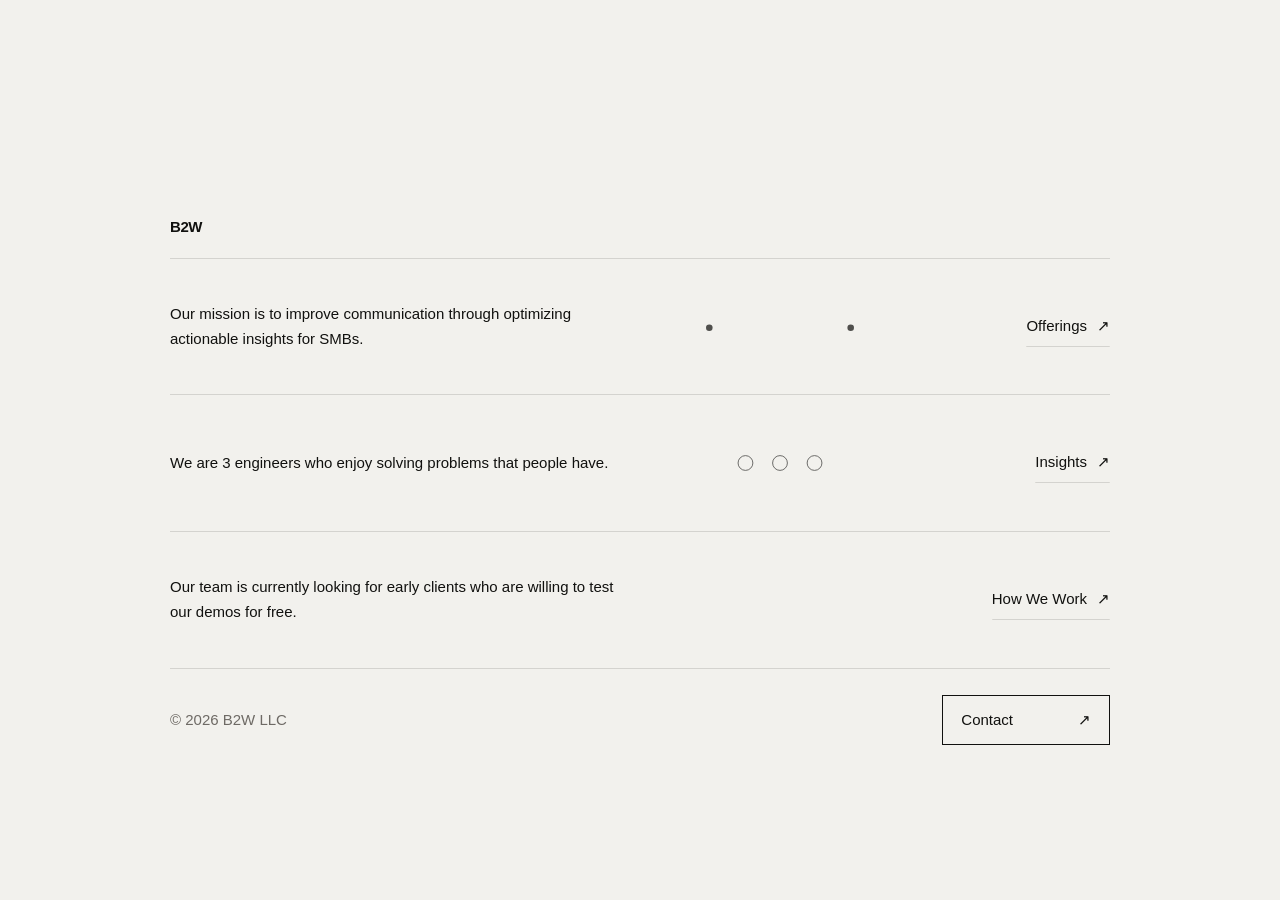
==== commit fd51d13c: "Expand B2W capabilities into six service cards" ====
--- a/index.html
+++ b/index.html
@@ -1,405 +1,1318 @@
-<!doctype html>
+<!DOCTYPE html>
 
 <html lang="en">
-  <head>
-    <meta charset="utf-8" />
-    <meta name="theme-color" content="#f2f1ed" />
-    <meta content="width=device-width,initial-scale=1" name="viewport" />
-    <meta
-      content="B2W designs practical AI systems around the information, decisions, and handoffs that already run a business."
-      name="description"
-    />
-    <title>B2W — Built to Work</title>
+<head>
+<meta charset="utf-8"/><meta name="theme-color" content="#f2f1ed"/>
+<meta content="width=device-width,initial-scale=1" name="viewport"/>
+<meta content="B2W designs practical AI systems around the information, decisions, and handoffs that already run a business." name="description"/>
+<title>B2W — Built to Work</title>
+<style>
+:root{
+  --paper:#f2f1ed;
+  --ink:#11110f;
+  --muted:#6e6a65;
+  --rule:rgba(17,17,15,.13);
+  --size:15px;
+  --line:1.62;
+  --step:28px;
+  --max:760px;
+  --shell:1120px;
+  --ease:cubic-bezier(.2,.8,.2,1);
+  --spring:cubic-bezier(.16,1,.3,1);
+}
+*{box-sizing:border-box}
+html{background:var(--paper);scroll-behavior:smooth}
+body{margin:0;background:var(--paper);color:var(--ink);font-family:Inter,ui-sans-serif,-apple-system,BlinkMacSystemFont,"Segoe UI",sans-serif;-webkit-font-smoothing:antialiased;font-size:var(--size);line-height:var(--line)}
+a{color:inherit;text-decoration:none}button{font:inherit;color:inherit}
+.site-shell{padding-top:clamp(88px,11vh,132px)}
+.site-header{background:transparent}
+.header-inner{width:min(92vw,var(--shell));margin:0 auto;display:grid;grid-template-columns:1fr auto 1fr;align-items:center;gap:28px;position:relative}
+.brand{font-weight:750;letter-spacing:-.03em;line-height:1;white-space:nowrap;justify-self:start}
+.header-nav{display:flex;align-items:center;justify-content:center;gap:24px;justify-self:center}
+.header-nav a{font-size:var(--size);line-height:1;color:var(--muted);transition:color .2s var(--ease),transform .22s var(--spring);white-space:nowrap}
+.header-nav a:hover,.header-nav a:focus-visible,.header-nav a.active{color:var(--ink);transform:translateY(-1px)}
+.contact-button{justify-self:end;border:1px solid var(--rule);background:transparent;padding:8px 13px;border-radius:999px;font-size:var(--size);line-height:1;cursor:pointer;transition:background .2s var(--ease),transform .22s var(--spring),border-color .2s var(--ease)}
+.contact-button:hover,.contact-button:focus-visible{background:#fff;border-color:rgba(17,17,15,.22);transform:translateY(-1px);outline:none}
+.menu-toggle{display:none;justify-self:end;border:1px solid var(--rule);background:transparent;border-radius:999px;padding:8px 12px;line-height:1;cursor:pointer}
+.mobile-tray{display:none}
+.view-wrap{width:min(88vw,var(--max));margin:0 auto;padding:38px 0 clamp(84px,10vw,120px)}
+.mock-view{display:none}.mock-view.active{display:block;animation:viewIn .48s var(--spring) both}
+@keyframes viewIn{from{opacity:0;transform:translateY(8px)}to{opacity:1;transform:none}}
+.page-grid{display:grid;grid-template-columns:1fr;gap:clamp(44px,7vw,72px)}
+.section{border-top:1px solid var(--rule);padding-top:13px}
+.section-head{width:100%;min-height:28px;border:0;background:none;padding:0;display:flex;align-items:baseline;justify-content:space-between;gap:18px;text-align:left;cursor:pointer;font-size:var(--size);line-height:var(--line);font-weight:700}
+.section-head:hover .section-label,.section-head:focus-visible .section-label{text-decoration:underline;text-underline-offset:4px}.section-head:focus-visible{outline:none}
+.section-toggle{color:var(--muted);font-weight:400;line-height:1;transition:transform .3s var(--spring),color .2s var(--ease)}.section.open .section-toggle{transform:rotate(45deg);color:var(--ink)}
+.section-panel{display:grid;grid-template-rows:0fr;opacity:0;transition:grid-template-rows .5s var(--spring),opacity .28s var(--ease),padding-top .5s var(--spring)}.section.open .section-panel{grid-template-rows:1fr;opacity:1;padding-top:calc(var(--step) * .72)}.section-panel-inner{overflow:hidden}
+.copy-list{list-style:none;margin:0;padding:0;width:100%;display:grid;grid-auto-rows:minmax(var(--step),auto);align-content:start}.copy-list li{margin:0;padding:0;min-height:var(--step);font-size:var(--size);line-height:var(--line);font-weight:400;letter-spacing:0;text-wrap:pretty}.copy-list strong{font:inherit;font-weight:700}.copy-list .muted{color:var(--muted)}.copy-list .space{min-height:calc(var(--step) * 1.15)}.copy-list .rule{height:1px;min-height:1px;border-top:1px solid var(--rule);margin:calc(var(--step) * .62) 0}.copy-list .indent{padding-left:20px}.copy-list a:hover{text-decoration:underline;text-underline-offset:4px}
+.section.open .copy-list li{opacity:0;transform:translateY(7px);animation:lineIn .46s var(--spring) forwards}.section.open .copy-list li:nth-child(1){animation-delay:.05s}.section.open .copy-list li:nth-child(2){animation-delay:.08s}.section.open .copy-list li:nth-child(3){animation-delay:.11s}.section.open .copy-list li:nth-child(4){animation-delay:.14s}.section.open .copy-list li:nth-child(5){animation-delay:.17s}.section.open .copy-list li:nth-child(n+6){animation-delay:.2s}
+.subpage{border-top:1px solid var(--rule);padding-top:13px}.subpage .copy-list{padding-top:calc(var(--step) * .72)}.subpage .copy-list li{opacity:0;transform:translateY(7px);animation:lineIn .46s var(--spring) forwards}.subpage .copy-list li:nth-child(1){animation-delay:.05s}.subpage .copy-list li:nth-child(2){animation-delay:.09s}.subpage .copy-list li:nth-child(3){animation-delay:.13s}.subpage .copy-list li:nth-child(4){animation-delay:.17s}.subpage .copy-list li:nth-child(5){animation-delay:.21s}.subpage .copy-list li:nth-child(n+6){animation-delay:.25s}
+.stage-intro{padding-top:calc(var(--step) * .72);padding-bottom:calc(var(--step) * .7)}
+.stage-list{border-top:1px solid var(--rule)}
+.stage{border-bottom:1px solid var(--rule)}
+.stage-head{width:100%;padding:15px 0;border:0;background:transparent;display:grid;grid-template-columns:38px 1fr auto;gap:10px;align-items:baseline;text-align:left;cursor:pointer}
+.stage-number{color:var(--muted)}.stage-title{font-weight:700}.stage-mark{color:var(--muted);transition:transform .3s var(--spring),color .2s var(--ease)}.stage.open .stage-mark{transform:rotate(45deg);color:var(--ink)}
+.stage-body{display:grid;grid-template-rows:0fr;opacity:0;transition:grid-template-rows .46s var(--spring),opacity .26s var(--ease),padding .46s var(--spring)}.stage.open .stage-body{grid-template-rows:1fr;opacity:1;padding:2px 0 18px}.stage-body-inner{overflow:hidden;padding-left:48px}.stage-details{display:grid;grid-template-columns:1fr;gap:10px}.stage-detail{display:grid;grid-template-columns:108px 1fr;gap:18px}.stage-detail span:first-child{color:var(--muted)}
+@keyframes lineIn{to{opacity:1;transform:none}}
+.footer{border-top:1px solid var(--rule);background:var(--paper)}.footer-inner{width:min(92vw,var(--shell));margin:0 auto;display:grid;grid-template-columns:1fr 1fr;gap:32px;padding:24px 0 36px}.footer-inner>*{font-size:var(--size);line-height:var(--line)}.footer-inner a{justify-self:start}
+@media(max-width:820px){:root{--size:14px;--step:26px}.site-shell{padding-top:76px}.header-inner{width:min(90vw,var(--shell));grid-template-columns:auto 1fr auto;gap:18px}.header-nav{gap:15px}.view-wrap{width:min(90vw,var(--max));padding-top:30px}}
+@media(max-width:660px){
+  .site-shell{padding-top:52px}.header-inner{width:calc(100% - 32px);grid-template-columns:1fr auto;gap:16px}.brand{grid-column:1}.header-nav,.contact-button{display:none}.menu-toggle{display:inline-flex;grid-column:2;align-items:center;gap:7px}.mobile-tray{display:grid;position:absolute;left:0;right:0;top:calc(100% + 14px);background:rgba(242,241,237,.98);backdrop-filter:blur(18px);border-top:1px solid var(--rule);border-bottom:1px solid var(--rule);padding:8px 0;opacity:0;transform:translateY(-8px);pointer-events:none;transition:opacity .24s var(--ease),transform .32s var(--spring);z-index:20}.mobile-tray.open{opacity:1;transform:none;pointer-events:auto}.mobile-tray a{display:flex;justify-content:space-between;align-items:center;padding:12px 0;border-bottom:1px solid var(--rule);font-size:var(--size)}.mobile-tray a:last-child{border-bottom:0}.mobile-tray .tray-contact{font-weight:700}.view-wrap{width:calc(100% - 32px);padding-top:28px}.footer-inner{width:calc(100% - 32px);grid-template-columns:1fr;gap:4px}.stage-head{grid-template-columns:30px 1fr auto}.stage-body-inner{padding-left:40px}.stage-detail{grid-template-columns:1fr;gap:1px}
+}
+@media(prefers-reduced-motion:reduce){html{scroll-behavior:auto}.section-panel,.section-toggle,.mobile-tray,.stage-body,.stage-mark{transition:none}.section.open .copy-list li,.subpage .copy-list li{opacity:1;transform:none;animation:none}.mock-view.active{animation:none}}
 
-    <link rel="stylesheet" href="/assets/css/b2w.css" />
-    <link rel="stylesheet" href="/assets/css/home.css" />
-    <link rel="stylesheet" href="/assets/css/header.css" />
-    <link rel="stylesheet" href="/assets/css/ecosystem-home-links.css" />
-    <link rel="stylesheet" href="/assets/css/site-contact.css" />
-    <link rel="stylesheet" href="/assets/css/field-notes-v2.css" />
-    <link rel="stylesheet" href="/assets/css/field-notes-editorial-v3.css" />
-    <link rel="stylesheet" href="/assets/css/live-product-demos-v2.css" />
-  </head>
-  <body>
-    <div class="site-shell">
-      <header class="site-header ecosystem-header">
-        <div class="header-inner">
-          <a
-            aria-label="B2W home"
-            class="brand"
-            data-view-link="home"
-            href="#home"
-            >B2W</a
-          ><span
-            class="current-page"
-            id="currentPage"
-            aria-live="polite"
-          ></span>
-          <nav aria-label="B2W pages" class="header-nav">
-            <a data-view-link="how-we-work" href="#how-we-work">How We Work</a
-            ><a data-view-link="insights" href="#insights">Insights</a
-            ><a data-view-link="offerings" href="#offerings">Capabilities</a>
-          </nav>
-          <div class="header-actions">
-            <a
-              class="contact-button"
-              href="/contact/" data-contact-open
-              >Contact</a
-            ><a class="secondary-cta" href="/jasonai/"
-              >JasonAI <span aria-hidden="true">↗</span></a
-            ><a class="secondary-cta" href="/clara/"
-              >Clara <span aria-hidden="true">↗</span></a
-            >
-          </div>
-          <button
-            aria-controls="mobileTray"
-            aria-expanded="false"
-            class="menu-toggle"
-            type="button"
-          >
-            <span>Menu</span><span aria-hidden="true">+</span>
-          </button>
-          <nav
-            aria-label="Mobile navigation"
-            class="mobile-tray"
-            id="mobileTray"
-          >
-            <a data-view-link="how-we-work" href="#how-we-work"
-              ><span>How We Work</span><span>→</span></a
-            >
-            <a data-view-link="insights" href="#insights"
-              ><span>Insights</span><span>→</span></a
-            >
-            <a data-view-link="offerings" href="#offerings"
-              ><span>Capabilities</span><span>→</span></a
-            >
-            <a
-              class="mobile-contact-cta"
-              href="/contact/" data-contact-open
-              ><span>Contact</span><span aria-hidden="true">→</span></a
-            >
-            <a
-              class="product-sub-link"
-              href="/jasonai/"
-              aria-label="Visit JasonAI product website"
-              ><span>JasonAI</span><span aria-hidden="true">↗</span></a
-            ><a
-              class="product-sub-link"
-              href="/clara/"
-              aria-label="Visit Clara product website"
-              ><span>Clara</span><span aria-hidden="true">↗</span></a
-            >
-          </nav>
-        </div>
-        <div class="mobile-menu-shade" aria-hidden="true"></div>
-      </header>
-      <div class="view-wrap">
-        <main class="mock-view active" data-view="home" id="home">
-          <section class="mission-home">
-            <div class="mission-unit">
-              <p>
-                Our mission is to improve communication through optimizing
-                actionable insights for SMBs.
-              </p>
-              <div class="mission-interlude">
-                <svg viewBox="0 0 180 42" fill="none" aria-hidden="true">
-                  <path class="hm-path" d="M4 22H55L75 7L101 35L126 22H176" />
-                  <circle class="hm-dot" r="4" cx="4" cy="22" />
-                  <circle class="hm-dot delay" r="4" cx="176" cy="22" /></svg
-                ><a
-                  class="mission-link"
-                  data-view-link="how-we-work" href="#how-we-work"
-                  >How We Work <span aria-hidden="true">↗</span></a
-                >
-              </div>
-            </div>
-            <div class="mission-unit">
-              <p>
-                We are 3 engineers who enjoy solving problems that people have.
-              </p>
-              <div class="mission-interlude">
-                <svg viewBox="0 0 180 42" fill="none" aria-hidden="true">
-                  <path class="hm-path" d="M8 21H172" />
-                  <circle class="hm-node" cx="48" cy="21" r="9" />
-                  <circle class="hm-node delay" cx="90" cy="21" r="9" />
-                  <circle class="hm-node delay2" cx="132" cy="21" r="9" /></svg
-                ><a
-                  class="mission-link"
-                  data-view-link="insights" href="#insights"
-                  >Insights <span aria-hidden="true">↗</span></a
-                >
-              </div>
-            </div>
-            <div class="mission-unit">
-              <p>
-                Our team is currently looking for early adopters who are willing
-                to test our demos for free.
-              </p>
-              <div class="mission-interlude">
-                <svg viewBox="0 0 180 42" fill="none" aria-hidden="true">
-                  <path class="hm-path" d="M4 32H40V10H82V32H122V10H176" />
-                  <path class="hm-tail" d="M161 4L176 10L161 16" /></svg
-                ><a
-                  class="mission-link"
-                  data-view-link="offerings" href="#offerings"
-                  >Capabilities <span aria-hidden="true">↗</span></a
-                >
-              </div>
-            </div>
-            <div class="home-bottom-actions">
-              <span class="home-llc">© 2026 B2W LLC</span><div class="ecosystem-home-footer"><a href="/jasonai/">JasonAI ↗</a><a href="https://portal.b2w-ai.com/">Clara ↗</a><a class="home-contact" href="/contact/" data-contact-open>Contact ↗</a></div>
-            </div>
-          </section>
-        </main>
-        <main class="mock-view" data-view="offerings" id="offerings"><div class="offerings-layout"><article class="offering-card v2-product-card"><a href="/jasonai/" aria-label="Open jasonai website"><span class="v2-product-title">JasonAI</span><p class="v2-product-desc">The GC owner's executive secretary: ask in selected conversations, track job changes, and review updates in one dashboard.</p><div class="v2-live-stage" data-product="jasonai" aria-label="jasonai illustrative product demonstration"></div><span class="v2-product-open"><span>JasonAI</span><span>Explore product ↗</span></span></a></article><article class="offering-card v2-product-card"><a href="https://portal.b2w-ai.com/" aria-label="Open Clara estimation portal"><span class="v2-product-title">Clara</span><p class="v2-product-desc">For property teams: record a site visit, build an estimate, share versions and stay on top of every property in chat.</p><div class="v2-live-stage" data-product="clara" aria-label="clara illustrative product demonstration"></div><span class="v2-product-open"><span>Clara</span><span>Explore product ↗</span></span></a></article></div></main>
-        <main class="mock-view" data-view="team" id="team">
-          <div class="team-table" role="table" aria-label="B2W team">
-            <div class="team-row" role="row" tabindex="0">
-              <div class="team-identity" role="cell">
-                <strong>Ali</strong><br />Strategy<img
-                  class="team-portrait"
-                  alt="Portrait of Ali"
-                  src="/assets/images/team-01.webp"
-                  loading="lazy"
-                />
-              </div>
-              <div role="cell">
-                Identifies the decisions worth improving, shapes product
-                direction, and connects customer needs to practical systems.
-              </div>
-            </div>
-            <div class="team-row" role="row" tabindex="0">
-              <div class="team-identity" role="cell">
-                <strong>Aaron</strong><br />Operations<img
-                  class="team-portrait"
-                  alt="Portrait of Aaron"
-                  src="/assets/images/team-02.webp"
-                  loading="lazy"
-                />
-              </div>
-              <div role="cell">
-                Customer discovery, delivery, and turning working pilots into
-                repeatable services.
-              </div>
-            </div>
-            <div class="team-row" role="row" tabindex="0">
-              <div class="team-identity" role="cell">
-                <strong>Jason</strong><br />Technology<img
-                  class="team-portrait"
-                  alt="Portrait of Jason"
-                  src="/assets/images/team-03.webp"
-                  loading="lazy"
-                />
-              </div>
-              <div role="cell">
-                Implementation, architecture, and translating product behavior
-                into working software.
-              </div>
-            </div>
-          </div>
-        </main>
-        <main class="mock-view" data-view="how-we-work" id="how-we-work">
-          <section class="subpage">
-            <div class="stage-list">
-              <section class="stage open" data-stage="">
-                <button aria-expanded="true" class="stage-head" type="button">
-                  <span class="stage-number">01</span
-                  ><span class="stage-title">Understand the work</span
-                  ><span class="stage-mark">+</span>
-                </button>
-                <div class="stage-body">
-                  <div class="stage-body-inner">
-                    <div class="stage-details">
-                      <div class="stage-detail">
-                        <span>We look at</span
-                        ><span
-                          >Who is doing the work, what information they use,
-                          where it comes from, and what decision or handoff
-                          matters.</span
-                        >
-                      </div>
-                      <div class="stage-detail">
-                        <span>We identify</span
-                        ><span
-                          >Repeated friction, missing context, manual
-                          reconciliation, approval bottlenecks, and failure
-                          points.</span
-                        >
-                      </div>
-                      <div class="stage-detail">
-                        <span>You leave with</span
-                        ><span
-                          >A clear workflow map and a specific operating problem
-                          worth solving.</span
-                        >
-                      </div>
-                    </div>
-                  </div>
-                </div>
-              </section>
-              <section class="stage" data-stage="">
-                <button aria-expanded="false" class="stage-head" type="button">
-                  <span class="stage-number">02</span
-                  ><span class="stage-title">Define the system</span
-                  ><span class="stage-mark">+</span>
-                </button>
-                <div class="stage-body">
-                  <div class="stage-body-inner">
-                    <div class="stage-details">
-                      <div class="stage-detail">
-                        <span>We decide</span
-                        ><span
-                          >What the system needs to know, what it should
-                          surface, what it can automate, and where a person
-                          stays in control.</span
-                        >
-                      </div>
-                      <div class="stage-detail">
-                        <span>We design</span
-                        ><span
-                          >The information model, decision logic, interface,
-                          approvals, and handoffs around the existing
-                          workflow.</span
-                        >
-                      </div>
-                      <div class="stage-detail">
-                        <span>You leave with</span
-                        ><span
-                          >A concrete system definition instead of an abstract
-                          AI use case.</span
-                        >
-                      </div>
-                    </div>
-                  </div>
-                </div>
-              </section>
-              <section class="stage" data-stage="">
-                <button aria-expanded="false" class="stage-head" type="button">
-                  <span class="stage-number">03</span
-                  ><span class="stage-title">Prototype the behavior</span
-                  ><span class="stage-mark">+</span>
-                </button>
-                <div class="stage-body">
-                  <div class="stage-body-inner">
-                    <div class="stage-details">
-                      <div class="stage-detail">
-                        <span>We build</span
-                        ><span
-                          >The smallest working version that proves how
-                          information becomes context, how the system reasons
-                          through the task, and what the user actually
-                          sees.</span
-                        >
-                      </div>
-                      <div class="stage-detail">
-                        <span>We test</span
-                        ><span
-                          >Real scenarios, edge cases, user reactions, and
-                          whether the workflow is genuinely faster or
-                          clearer.</span
-                        >
-                      </div>
-                      <div class="stage-detail">
-                        <span>You leave with</span
-                        ><span
-                          >A working prototype that can be used, challenged, and
-                          improved.</span
-                        >
-                      </div>
-                    </div>
-                  </div>
-                </div>
-              </section>
-              <section class="stage" data-stage="">
-                <button aria-expanded="false" class="stage-head" type="button">
-                  <span class="stage-number">04</span
-                  ><span class="stage-title">Connect the workflow</span
-                  ><span class="stage-mark">+</span>
-                </button>
-                <div class="stage-body">
-                  <div class="stage-body-inner">
-                    <div class="stage-details">
-                      <div class="stage-detail">
-                        <span>We connect</span
-                        ><span
-                          >The minimum set of tools, data sources, messaging
-                          channels, spreadsheets, or internal systems required
-                          to keep the workflow current.</span
-                        >
-                      </div>
-                      <div class="stage-detail">
-                        <span>We control</span
-                        ><span
-                          >Permissions, review points, failure states, and the
-                          actions the system is allowed to take.</span
-                        >
-                      </div>
-                      <div class="stage-detail">
-                        <span>You leave with</span
-                        ><span
-                          >An integrated pilot operating against the real work
-                          rather than sample data.</span
-                        >
-                      </div>
-                    </div>
-                  </div>
-                </div>
-              </section>
-              <section class="stage" data-stage="">
-                <button aria-expanded="false" class="stage-head" type="button">
-                  <span class="stage-number">05</span
-                  ><span class="stage-title">Refine and hand off</span
-                  ><span class="stage-mark">+</span>
-                </button>
-                <div class="stage-body">
-                  <div class="stage-body-inner">
-                    <div class="stage-details">
-                      <div class="stage-detail">
-                        <span>We measure</span
-                        ><span
-                          >Where the system saves time, improves visibility,
-                          reduces missed work, or creates better
-                          decisions.</span
-                        >
-                      </div>
-                      <div class="stage-detail">
-                        <span>We refine</span
-                        ><span
-                          >The interface, context, logic, and integrations
-                          around actual use.</span
-                        >
-                      </div>
-                      <div class="stage-detail">
-                        <span>You leave with</span
-                        ><span
-                          >A maintainable operating system, documented behavior,
-                          and a clear path for what should happen next.</span
-                        >
-                      </div>
-                    </div>
-                  </div>
-                </div>
-              </section>
-            </div>
-          </section>
-        </main>
-        <main class="mock-view" data-view="insights" id="insights"></main>
-      </div>
-    </div>
-    <footer class="footer">
-      <div class="footer-inner"><span>© 2026 B2W LLC</span><nav class="footer-links" aria-label="Other B2W sites"><a href="/jasonai/">JasonAI ↗</a><a href="/clara/">Clara ↗</a><a href="/contact/" data-contact-open>Contact ↗</a></nav></div>
-    </footer>
-    <script src="/assets/js/field-notes-data-v2.js"></script>
-    <script src="/assets/js/field-notes-ui-v2.js"></script>
-    <script src="/assets/js/b2w-route-entry.js"></script>
-    <script src="/assets/js/b2w-controller.js"></script>
-    <script src="/assets/js/b2w-offerings.js"></script>
-    <script src="/assets/js/live-product-demos-v2.js"></script>
-    <script src="/assets/js/b2w-insights.js"></script>
-    <script src="/assets/js/b2w-mobile-navigation.js"></script>
-    <script src="/assets/js/b2w-theme.js"></script>
-    <script src="/assets/js/b2w-labels.js"></script>
-    <script src="/assets/js/ecosystem-transitions.js"></script>
-      <script src="/assets/js/site-contact.js"></script>
-  </body>
-</html>
+.motion-visual{margin:14px 0 22px;height:220px;background:transparent;border:0;overflow:hidden}.motion-visual svg{width:100%;height:100%;display:block;overflow:visible}.motion-visual .node{fill:var(--paper);stroke:var(--ink);stroke-width:1.5}.motion-visual .hub{fill:var(--ink);stroke:var(--ink);stroke-width:1.5}.motion-visual .satellites circle{fill:var(--paper);stroke:var(--muted);stroke-width:1.4}.motion-visual .ink-line,.motion-visual .radial,.motion-visual .upcurve{fill:none;stroke:var(--muted);stroke-width:1.6;stroke-linecap:round;stroke-linejoin:round}.motion-visual .radial{stroke-dasharray:5 7;animation:line-drift 6s linear infinite}.motion-visual .ink-line{stroke-dasharray:600;stroke-dashoffset:600;animation:draw-flow 3.8s ease-in-out infinite alternate}.motion-visual .dashed{stroke-dasharray:7 8;animation:line-drift 6s linear infinite}.motion-visual .divider{stroke:var(--ink);stroke-width:1.3;stroke-dasharray:4 8}.motion-visual .moving{fill:var(--ink);animation:shift-dot 3.8s ease-in-out infinite alternate}.motion-visual .halo,.motion-visual .pulse-ring{fill:none;stroke:var(--ink);stroke-width:1.5;transform-box:fill-box;transform-origin:center;animation:ring 3.3s ease-out infinite}.motion-visual .delay{animation-delay:1.5s}.motion-visual .upcurve{stroke:var(--ink);stroke-width:2}.motion-visual .satellites circle{animation:breathe 3.4s ease-in-out infinite alternate}.motion-visual .satellites circle:nth-child(2n){animation-delay:1.1s}@keyframes draw-flow{to{stroke-dashoffset:0}}@keyframes line-drift{to{stroke-dashoffset:-120}}@keyframes shift-dot{0%{opacity:.2;transform:translateX(0)}100%{opacity:1;transform:translateX(15px)}}@keyframes ring{0%{opacity:.7;transform:scale(.75)}90%,100%{opacity:0;transform:scale(1.6)}}@keyframes breathe{to{opacity:.25}}@media(max-width:660px){.motion-visual{height:160px;margin:12px 0 20px}}@media(prefers-reduced-motion:reduce){.motion-visual *{animation:none!important}}</style>
+<style id="b2w-theme">
+html{min-height:100%;background:var(--paper)}body{min-height:100dvh;display:flex;flex-direction:column;transition:background .3s,color .3s}
+body.mode-how{--paper:#fff;--ink:#171812;--muted:#66695e;--rule:rgba(25,28,23,.17)}
+body.mode-insights{--paper:#252828;--ink:#eceae2;--muted:#acb0ac;--rule:rgba(250,250,250,.21)}
+body.mode-about{--paper:#173e2d;--ink:#edf2e9;--muted:#bdd0c0;--rule:rgba(235,247,237,.23)}
+html:has(body.mode-how){background:#fff}html:has(body.mode-insights){background:#252828}html:has(body.mode-about){background:#173e2d}
+.site-shell{flex:1 0 auto;min-height:0}.view-wrap{padding-bottom:34px!important}.footer{margin:0!important;flex:none}.footer-inner{padding:14px 0 16px!important}
+.site-header{position:sticky;top:0;z-index:90;background:var(--paper);transition:background .3s}.header-inner{grid-template-columns:minmax(0,1fr) auto minmax(0,1fr);align-items:center;min-height:68px;border:0!important;padding-block:18px}.header-nav{align-self:stretch;display:flex;align-items:center;justify-content:center;gap:24px}.header-nav a{display:inline-flex;align-items:center;min-height:32px;line-height:1.2}
+.projects-home{padding-top:8px}.project-group{border-top:1px solid var(--rule);padding:17px 0 26px}.project-group ol{padding-left:22px;margin:12px 0 0}.project-group li{padding:3px 0}
+.team-table{width:100%;border-top:1.5px solid var(--rule);margin-top:8px}.team-row{display:grid;grid-template-columns:minmax(150px,30%) minmax(0,70%);border-bottom:1px solid var(--rule);gap:24px;padding:21px 0;line-height:1.6;position:relative;outline-offset:3px}.team-row strong{font-weight:700}.team-identity{position:relative}.team-portrait{position:absolute;left:min(85%,260px);top:50%;width:170px;height:170px;object-fit:cover;object-position:center;border-radius:2px;opacity:0;visibility:hidden;filter:grayscale(1) contrast(1.05) brightness(.84);transform:translate(0,-42%) scale(.96);box-shadow:0 14px 40px rgba(0,0,0,.25);pointer-events:none;z-index:3;transition:opacity .35s ease,transform .45s cubic-bezier(.16,1,.3,1),visibility .35s}.team-row:hover .team-portrait,.team-row:focus-visible .team-portrait,.team-row:focus-within .team-portrait{opacity:1;visibility:visible;transform:translate(0,-50%) scale(1)}
+.stage-intro{display:none!important}.stage-list{margin-top:0;border-top:0!important}.stage:first-child{border-top:0!important}.stage-list .stage:first-child .stage-head{border-top:0!important}
+body.mode-insights .view-wrap{width:min(92vw,var(--shell));max-width:none;padding-top:30px}.field-workspace{position:relative;width:100%;display:grid;grid-template-columns:minmax(182px,1fr) minmax(0,1.55fr) minmax(210px,1fr);gap:28px;align-items:start}.field-library{grid-column:1;min-width:0;will-change:transform}.field-workspace.is-empty{grid-template-columns:0fr minmax(0,1fr) 0fr;gap:0}.field-workspace.is-empty .field-library{grid-column:2;width:min(100%,560px);justify-self:center}.field-reader{grid-column:2/4;min-width:0}.field-workspace.is-empty .field-reader{visibility:hidden;pointer-events:none;height:0}.field-library nav{display:grid}.field-item{display:grid;grid-template-columns:25px 1fr;gap:9px;border:0;border-top:1px solid var(--rule);background:transparent;color:var(--ink);padding:15px 0;cursor:pointer;text-align:left;line-height:1.45;font-size:var(--size);transition:transform .28s cubic-bezier(.16,1,.3,1)}.field-item[aria-pressed=true]{font-weight:700;transform:translateX(11px)}.field-item:hover{opacity:.76}.field-number{color:var(--muted);font-weight:400}
+.field-panel[hidden]{display:none}.field-panel{display:grid;grid-template-columns:minmax(0,1.55fr) minmax(210px,1fr);gap:28px;align-items:start}.field-hero{border-top:1px solid var(--rule);padding-top:15px;text-align:center;min-width:0;opacity:0;transform:translateY(13px)}.field-art{max-width:500px;margin:0 auto}.field-art .motion-visual{height:230px;max-width:100%;margin:0 auto;background:transparent}.field-art svg{width:100%;height:auto;max-height:230px}.field-caption{color:var(--muted);font-style:italic;margin-top:4px}.field-text{border-top:1px solid var(--rule);padding-top:15px;display:grid;gap:20px;line-height:var(--line)}.field-text p{margin:0;opacity:0;transform:translateY(10px)}.field-workspace.reveal-content .field-hero{animation:fieldGraphic .55s cubic-bezier(.16,1,.3,1) forwards}.field-workspace.reveal-content .field-text p{animation:fieldLine .5s cubic-bezier(.16,1,.3,1) both;animation-delay:calc(350ms + var(--line-number,0) * 110ms)}
+@keyframes fieldGraphic{to{opacity:1;transform:none}}@keyframes fieldLine{to{opacity:1;transform:none}}
+@media(max-width:1050px){.field-workspace{grid-template-columns:minmax(175px,.85fr) minmax(0,1.35fr) minmax(185px,1fr);gap:20px}.field-panel{grid-template-columns:minmax(0,1.35fr) minmax(185px,1fr);gap:20px}.field-art .motion-visual{height:190px}}
+@media(max-width:780px){.field-workspace{grid-template-columns:minmax(150px,200px) 1fr;gap:22px}.field-reader{grid-column:2}.field-panel{grid-template-columns:1fr;gap:24px}.field-workspace.is-empty{grid-template-columns:0fr 1fr}.field-art .motion-visual{height:190px}}
+@media(max-width:570px){.header-inner{grid-template-columns:1fr auto;min-height:58px;padding-block:14px}.header-nav{display:none}body.mode-insights .view-wrap{width:calc(100% - 32px)}.field-workspace,.field-workspace.is-empty{grid-template-columns:1fr;gap:22px}.field-library,.field-workspace.is-empty .field-library{grid-column:1;width:100%}.field-reader{grid-column:1}.field-workspace.is-empty .field-reader{display:none}.team-row{grid-template-columns:minmax(95px,33%) minmax(0,1fr);gap:16px}.team-portrait{width:124px;height:124px;left:10px;top:calc(100% + 18px)}.team-row:hover .team-portrait,.team-row:focus-visible .team-portrait,.team-row:focus-within .team-portrait{transform:translate(0,0) scale(1)}.view-wrap{padding-bottom:24px!important}}
+@media(prefers-reduced-motion:reduce){body,.field-library,.team-portrait{transition:none!important;animation:none!important}.field-hero,.field-text p{opacity:1!important;transform:none!important;animation:none!important}}
+</style><style id="b2w-offerings-team-v1">
+body.mode-team{--paper:#f2f1ed;--ink:#11110f;--muted:#6e6a65;--rule:rgba(17,17,15,.13)}
+body.mode-offerings{--paper:#173e2d;--ink:#edf2e9;--muted:#bdd0c0;--rule:rgba(235,247,237,.23)}
+html:has(body.mode-team){background:#f2f1ed}
+html:has(body.mode-offerings){background:#173e2d}
+.mission-home{min-height:min(66vh,620px);display:flex;align-items:center;max-width:960px}
+.mission-home p{font-size:clamp(28px,4.25vw,62px);line-height:1.22;letter-spacing:-.038em;font-weight:500;max-width:960px;margin:0}
+.offerings-layout{display:grid;grid-template-columns:repeat(2,minmax(0,1fr));gap:22px;align-items:stretch;padding-top:8px}
+.offering-card{display:flex;flex-direction:column;min-height:485px;border:1px solid var(--rule);padding:clamp(24px,3.2vw,40px);background:rgba(255,255,255,.025)}
+.offering-eyebrow{font-size:12px;letter-spacing:.09em;text-transform:uppercase;color:var(--muted);margin-bottom:38px}
+.offering-card h2{font-size:clamp(25px,2.4vw,38px);line-height:1.2;letter-spacing:-.035em;font-weight:500;margin:0 0 20px;max-width:470px}
+.offering-desc{font-size:15px;line-height:1.7;max-width:540px;margin:0 0 42px}
+.offering-features{list-style:none;margin:auto 0 0;padding:20px 0 0;border-top:1px solid var(--rule);font-size:13px;color:var(--muted);line-height:1.65}
+.offering-features li{padding:6px 0;border-bottom:1px solid var(--rule)}
+#team .team-table{margin-top:12px;border-top:1px solid var(--rule)}
+#team .team-row{position:relative;grid-template-columns:minmax(165px,31%) minmax(0,1fr);gap:clamp(24px,5vw,80px);min-height:170px;padding:32px 4px;border-bottom:1px solid var(--rule);transition:background .3s ease,padding .3s ease}
+#team .team-row:hover,#team .team-row:focus-visible{background:rgba(17,17,15,.025);padding-left:16px;padding-right:16px}
+#team .team-identity{position:static;align-self:start}
+#team .team-identity strong{font-size:clamp(23px,2.2vw,33px);font-weight:500;letter-spacing:-.035em}
+#team .team-identity{line-height:1.7}
+#team .team-description{max-width:640px}
+#team .team-row [role="cell"]:last-child{padding-right:clamp(145px,19vw,210px);line-height:1.68;align-self:center}
+#team .team-portrait{left:auto;right:16px;top:50%;width:clamp(120px,14vw,164px);height:clamp(124px,14vw,164px);object-fit:cover;border-radius:1px;filter:grayscale(.85) saturate(.5) contrast(1.04);box-shadow:none;transform:translate(8px,-45%) scale(.98);transition:opacity .4s cubic-bezier(.16,1,.3,1),transform .5s cubic-bezier(.16,1,.3,1),visibility .4s}
+#team .team-row:hover .team-portrait,#team .team-row:focus-within .team-portrait,#team .team-row:focus-visible .team-portrait{transform:translate(0,-50%) scale(1);opacity:1;visibility:visible}
+@media(max-width:800px){.offerings-layout{grid-template-columns:1fr}.offering-card{min-height:420px}.mission-home{min-height:55vh}}
+@media(max-width:570px){.mission-home p{font-size:clamp(29px,8vw,43px)}#team .team-row{grid-template-columns:1fr;gap:18px;min-height:210px;padding:26px 0}#team .team-row [role="cell"]:last-child{padding-right:105px;min-height:86px}#team .team-portrait{width:94px;height:108px;right:0;top:64%;transform:translateY(-48%) scale(.96)}#team .team-row:hover .team-portrait,#team .team-row:focus-visible .team-portrait{transform:translateY(-50%) scale(1)}.offering-card{padding:23px;min-height:440px}}
+@media(hover:none){#team .team-portrait{opacity:1;visibility:visible;transform:translate(0,-50%) scale(1);filter:grayscale(.85) saturate(.5) contrast(1.04)}}
+@media(prefers-reduced-motion:reduce){#team .team-row,#team .team-portrait{transition:none!important}}
+</style>
+<style id="b2w-product-motion-v2">
+/* Consistent site typography: home and offerings use the same body text size. */
+.mission-home{display:flex;flex-direction:column;justify-content:center;align-items:flex-start;gap:calc(var(--step)*1.25);max-width:760px;min-height:min(66vh,620px)}
+.mission-home p{font-size:var(--size)!important;line-height:var(--line)!important;letter-spacing:normal!important;font-weight:400!important;max-width:760px;margin:0}
+.offerings-layout{align-items:start}
+.offering-card{position:relative;overflow:hidden;display:flex;flex-direction:column;min-height:370px;padding:0!important;background:rgba(255,255,255,.018);transition:background .35s ease,border-color .35s ease}
+.offering-card:hover,.offering-card:focus-within{background:rgba(255,255,255,.045)}
+.offering-trigger{color:var(--ink);background:transparent;border:0;width:100%;min-height:370px;cursor:pointer;display:flex;flex-direction:column;align-items:flex-start;justify-content:center;text-align:left;gap:18px;padding:clamp(24px,3.3vw,42px);font:inherit;font-size:var(--size);line-height:var(--line);transition:min-height .65s cubic-bezier(.16,1,.3,1),padding .55s ease}
+.offering-title{display:block;font-size:var(--size)!important;font-weight:500;line-height:var(--line);letter-spacing:normal;max-width:410px}
+.offering-desc{font-size:var(--size)!important;line-height:var(--line)!important;letter-spacing:normal!important;font-weight:400!important;max-width:460px;margin:0;opacity:0;max-height:0;overflow:hidden;transform:translateY(10px);transition:opacity .35s ease,transform .45s ease,max-height .4s ease}
+.offering-card:hover .offering-desc,.offering-card:focus-within .offering-desc,.offering-card.is-open .offering-desc{opacity:1;max-height:220px;transform:translateY(0)}
+.offering-card.is-open .offering-trigger{min-height:135px;justify-content:flex-start;padding-bottom:20px;gap:14px}
+.offering-reveal{display:grid;grid-template-rows:0fr;opacity:0;transition:grid-template-rows .75s cubic-bezier(.16,1,.3,1),opacity .35s ease}
+.offering-reveal>.feature-diagram{overflow:hidden;min-height:0}
+.offering-card.is-open .offering-reveal{grid-template-rows:1fr;opacity:1}
+.feature-diagram{position:relative;display:grid;grid-template-columns:40px 1fr;padding:12px clamp(24px,3.3vw,42px) 42px;min-height:0}
+.feature-axis{position:relative;display:flex;justify-content:center;align-items:center}
+.feature-axis:after{content:"";position:absolute;left:50%;top:15px;bottom:15px;border-left:1px solid var(--rule);transform:scaleY(0);transform-origin:top;transition:transform .7s ease .12s}
+.feature-axis-core{position:absolute;top:50%;left:50%;width:10px;height:10px;border:1px solid var(--ink);border-radius:50%;transform:translate(-50%,-50%) scale(.3);opacity:0;transition:transform .5s ease .3s,opacity .5s ease .3s;z-index:2;background:var(--paper)}
+.feature-nodes{display:grid;gap:12px;padding:5px 0}
+.feature-node{display:flex;position:relative;align-items:center;min-height:38px;opacity:0;transform:translateX(-10px);transition:opacity .45s ease,transform .55s cubic-bezier(.16,1,.3,1);transition-delay:calc(.25s + var(--i)*.105s);font-size:var(--size);line-height:1.4}
+.feature-connector{position:relative;flex:0 0 25px;border-top:1px solid var(--rule);margin-left:-20px;transform:scaleX(0);transform-origin:left;transition:transform .4s ease;transition-delay:calc(.2s + var(--i)*.105s)}
+.feature-point{width:5px;height:5px;flex:0 0 5px;border:1px solid var(--ink);border-radius:50%;margin-right:13px;background:var(--paper)}
+.feature-node-text{max-width:340px}
+.offering-card.is-open .feature-axis:after{transform:scaleY(1)}
+.offering-card.is-open .feature-axis-core{opacity:1;transform:translate(-50%,-50%) scale(1)}
+.offering-card.is-open .feature-node{opacity:1;transform:translateX(0)}
+.offering-card.is-open .feature-connector{transform:scaleX(1)}
+.offering-trigger:focus-visible{outline:2px solid var(--ink);outline-offset:-4px}
+@media(hover:none){.offering-desc{opacity:0;max-height:0}.offering-card.is-open .offering-desc{opacity:1;max-height:260px}}
+@media(max-width:570px){.mission-home{min-height:58vh;gap:30px}.offering-trigger{min-height:235px}.offering-card{min-height:235px}.feature-diagram{padding-bottom:28px}.feature-node{font-size:var(--size)}.offering-card.is-open .offering-trigger{min-height:130px}}
+@media(prefers-reduced-motion:reduce){.offering-card,.offering-trigger,.offering-desc,.offering-reveal,.feature-axis:after,.feature-axis-core,.feature-node,.feature-connector{transition:none!important}}
+</style><style id="b2w-home-interlude-visual-v3">
+/* Home keeps the original uniform typography and uses a centered logotype instead of normal nav. */
+body.mode-home .site-header{position:relative;background:transparent}
+body.mode-home .header-inner{display:flex;justify-content:center;min-height:88px;padding-top:35px;padding-bottom:14px}
+body.mode-home .header-inner>.brand{margin:auto;justify-self:center;font-weight:600}
+body.mode-home .header-inner>.header-nav,body.mode-home .header-inner>.contact-button,body.mode-home .header-inner>.menu-toggle,body.mode-home .header-inner>.mobile-tray{display:none!important}
+body.mode-home .view-wrap{padding-top:12px}
+.mission-home{display:flex!important;flex-direction:column;align-items:stretch!important;justify-content:flex-start!important;min-height:auto!important;max-width:min(100%,760px);gap:0!important;margin:0 auto}
+.mission-unit{padding:22px 0 18px;border-bottom:1px solid var(--rule)}
+.mission-unit p{font-size:var(--size)!important;line-height:var(--line)!important;font-weight:400!important;margin:0 0 18px!important;max-width:670px}
+.mission-interlude{display:flex;align-items:center;justify-content:space-between;gap:30px;min-height:38px}
+.mission-interlude svg{width:130px;height:32px;overflow:visible;stroke:currentColor;stroke-width:1;opacity:.68;flex:none}
+.hm-path,.hm-tail{stroke-dasharray:260;stroke-dashoffset:260;animation:hm-draw 4s cubic-bezier(.16,1,.3,1) infinite}
+.hm-node{stroke:currentColor;fill:var(--paper);animation:hm-pulse 2.8s ease-in-out infinite}
+.hm-node.delay,.hm-dot.delay{animation-delay:.6s}.hm-node.delay2{animation-delay:1.2s}
+.hm-dot{fill:currentColor;stroke:none;animation:hm-pulse 2.4s ease-in-out infinite}
+@keyframes hm-draw{0%{stroke-dashoffset:260;opacity:.3}45%,85%{stroke-dashoffset:0;opacity:1}100%{stroke-dashoffset:-260;opacity:.3}}
+@keyframes hm-pulse{0%,100%{opacity:.35;transform:scale(.78);transform-origin:center}50%{opacity:1;transform:scale(1.1);transform-origin:center}}
+.mission-link{text-decoration:none;border-bottom:1px solid var(--rule);padding:5px 0;white-space:nowrap;color:var(--ink);font:inherit}
+.mission-link span{display:inline-block;margin-left:14px;transition:transform .25s ease}.mission-link:hover span{transform:translate(3px,-3px)}
+.home-contact{display:inline-flex;align-items:center;justify-content:space-between;align-self:flex-start;gap:65px;border:1px solid currentColor;padding:12px 18px;margin-top:34px;text-decoration:none;color:var(--ink);font-size:var(--size);transition:background .22s ease,color .22s ease}
+.home-contact:hover{background:var(--ink);color:var(--paper)}
+/* Two-line description on hover, without displaying hidden feature labels. */
+.offering-trigger .offering-desc{display:-webkit-box!important;-webkit-box-orient:vertical;-webkit-line-clamp:2;line-clamp:2;max-height:calc(2 * var(--line) * var(--size))!important;overflow:hidden!important;white-space:normal;text-overflow:ellipsis}
+.offering-card:not(:hover):not(:focus-within):not(.is-open) .offering-desc{max-height:0!important}
+.offering-card .offering-reveal{overflow:hidden}
+.offering-card .product-visual{min-height:0;overflow:hidden;padding:10px clamp(24px,3.3vw,42px) 36px}
+.product-motion{display:block;width:100%;height:auto;max-height:300px;stroke:rgba(235,247,237,.70);stroke-width:1.5;stroke-linecap:round;stroke-linejoin:round}
+.product-motion .motion-wire{stroke-dasharray:4 7;opacity:.65;animation:flow-lines 4s linear infinite}
+.product-motion .motion-source,.product-motion .motion-dest,.product-motion .estimate-sheet{stroke:currentColor;fill:rgba(255,255,255,.025)}
+.product-motion .motion-core{fill:rgba(235,247,237,.13);stroke:currentColor;stroke-width:1.7}
+.product-motion .motion-core-pulse{stroke:rgba(235,247,237,.33);stroke-width:1;animation:core-pulse 3s ease-in-out infinite;transform-origin:center}
+.product-motion .motion-dest-line,.product-motion .estimate-rows,.product-motion .estimate-axes,.product-motion .estimate-trend{stroke:currentColor;opacity:.66}
+.product-motion .estimate-fill,.product-motion .estimate-bar{fill:rgba(235,247,237,.25);stroke:none;animation:visual-appear 2.5s ease-in-out infinite alternate;transform-origin:bottom}
+.product-motion .bar2,.product-motion .delay1{animation-delay:.4s}.product-motion .bar3,.product-motion .delay2{animation-delay:.8s}
+.product-motion .travel{fill:#f0f4e9;stroke:none;filter:drop-shadow(0 0 4px rgba(255,255,255,.5))}
+@keyframes flow-lines{to{stroke-dashoffset:-44}}
+@keyframes core-pulse{0%,100%{transform:scale(.85);opacity:.35}55%{transform:scale(1.13);opacity:.9}}
+@keyframes visual-appear{0%{opacity:.2;transform:scaleY(.58)}100%{opacity:1;transform:scaleY(1)}}
+@media(max-width:570px){body.mode-home .header-inner{min-height:76px;padding-top:25px}.mission-unit{padding:24px 0 17px}.mission-interlude svg{width:110px}.home-contact{margin-top:28px}.mission-home{padding-bottom:20px}}
+@media(prefers-reduced-motion:reduce){.mission-interlude *, .product-motion *{animation:none!important}.hm-path,.hm-tail{stroke-dashoffset:0!important}}
+</style><style id="b2w-home-to-site-transition-v4">
+/* Home remains a three-statement page of the same width, with editorial alignment:
+   statement at left, live diagram in the exact middle, destination link at right. */
+body.mode-home .mission-home{max-width:min(100%,760px)!important;gap:0!important}
+body.mode-home .mission-unit{
+  display:grid!important;
+  grid-template-columns:minmax(0,1fr) minmax(112px,138px) minmax(0,1fr);
+  column-gap:clamp(15px,2.5vw,28px);
+  align-items:center;
+  min-height:136px;
+  padding:20px 0;
+}
+body.mode-home .mission-unit>p{
+  grid-column:1;
+  margin:0!important;
+  width:100%;
+  max-width:100%;
+  line-height:var(--line)!important;
+  text-wrap:pretty;
+}
+body.mode-home .mission-interlude{display:contents!important}
+body.mode-home .mission-interlude svg{
+  grid-column:2;
+  width:min(100%,132px);
+  height:42px;
+  justify-self:center;
+  align-self:center;
+}
+body.mode-home .mission-interlude .mission-link{
+  grid-column:3;
+  justify-self:end;
+  align-self:center;
+  white-space:nowrap;
+}
+body.mode-home .header-inner>.brand{font-weight:750}
+
+/* The landing page content alone wipes away: header and footer stay visible. */
+body.home-to-site #home{pointer-events:none}
+body.home-to-site .footer,body.home-to-site .site-header{opacity:1}
+/* During logo movement the actual navigation takes up its final grid cells,
+   but remains invisible until the logo finishes repositioning. */
+body.site-header-transitioning .header-nav,
+body.site-header-transitioning .contact-button,
+body.site-header-transitioning .menu-toggle,
+body.site-header-transitioning .mobile-tray{
+  opacity:0!important;
+  visibility:hidden!important;
+  pointer-events:none!important;
+  transition:opacity .28s ease,visibility .28s ease!important;
+}
+body.site-header-transitioning.site-nav-visible .header-nav,
+body.site-header-transitioning.site-nav-visible .contact-button,
+body.site-header-transitioning.site-nav-visible .menu-toggle{
+  opacity:1!important;
+  visibility:visible!important;
+  pointer-events:auto!important;
+}
+body.site-header-transitioning .brand{will-change:transform}
+
+@media(max-width:620px){
+ body.mode-home .mission-unit{
+   grid-template-columns:minmax(0,1fr) minmax(0,1fr) minmax(0,1fr);
+   row-gap:12px;
+   min-height:0;
+   padding:23px 0 19px;
+ }
+ body.mode-home .mission-unit>p{grid-column:1/-1}
+ body.mode-home .mission-interlude svg{grid-column:2;justify-self:center;width:min(100%,88px);height:34px}
+ body.mode-home .mission-interlude .mission-link{grid-column:3;justify-self:end}
+}
+@media(prefers-reduced-motion:reduce){
+ body.site-header-transitioning .header-nav,
+ body.site-header-transitioning .contact-button,
+ body.site-header-transitioning .menu-toggle{transition:none!important}
+}
+</style>
+
+<style id="b2w-home-alignment-v5">
+/* The landing page header uses the same 760px column guides as its rows. */
+body.mode-home .header-inner{
+  width:min(760px,92vw)!important;
+  justify-content:flex-start!important;
+}
+body.mode-home .header-inner>.brand{
+  margin:0!important;
+  justify-self:start!important;
+  text-align:left;
+}
+/* Move Contact to the right link edge; move the legal caption to its old left slot. */
+body.mode-home .home-bottom-actions{
+  display:flex;
+  align-items:center;
+  justify-content:space-between;
+  gap:24px;
+  margin-top:34px;
+  width:100%;
+}
+body.mode-home .home-bottom-actions .home-contact{
+  margin:0!important;
+  align-self:auto;
+  flex:0 0 auto;
+}
+body.mode-home .home-llc{
+  display:block;
+  font-size:13px;
+  line-height:1.45;
+  color:var(--muted);
+  white-space:nowrap;
+}
+/* Copyright is now part of the home content, not repeated inside its footer. */
+body.mode-home .footer-inner>span{visibility:hidden}
+body.mode-home .footer{border-top-color:transparent}
+@media(max-width:570px){
+ body.mode-home .header-inner{width:calc(100% - 32px)!important}
+ body.mode-home .home-bottom-actions{margin-top:28px;gap:12px}
+ body.mode-home .home-llc{font-size:12px}
+}
+</style>
+<style id="b2w-home-refinement-v6">
+/* Home: calm editorial grid, aligned to the logo and footer controls. */
+body.mode-home .header-inner,
+body.mode-home .view-wrap{
+  width:min(940px,92vw)!important;
+}
+body.mode-home .header-inner{
+  padding-top:32px;
+  padding-bottom:12px;
+}
+body.mode-home .view-wrap{padding-top:8px!important}
+body.mode-home .mission-home{
+  max-width:min(940px,92vw)!important;
+  width:100%;
+  margin:clamp(22px,4.2vh,44px) auto 0;
+  padding:0 0 12px!important;
+}
+body.mode-home .mission-unit{
+  grid-template-columns:minmax(0,1.75fr) minmax(125px,.75fr) minmax(142px,.7fr);
+  column-gap:clamp(20px,3.5vw,55px);
+  min-height:149px;
+  padding:24px 0;
+  border-bottom:1px solid var(--rule);
+  transition:border-color .48s ease;
+}
+body.mode-home .mission-unit:first-child{border-top:1px solid var(--rule)}
+body.mode-home .mission-unit>p{
+  max-width:480px;
+  letter-spacing:-.005em;
+  line-height:1.64!important;
+  text-wrap:pretty;
+}
+body.mode-home .mission-interlude svg{
+  width:min(100%,148px);
+  height:46px;
+  opacity:.72;
+  transition:opacity .35s ease,transform .5s cubic-bezier(.16,1,.3,1),color .5s ease;
+}
+body.mode-home .mission-unit:has(.mission-link:hover) .mission-interlude svg,
+body.mode-home .mission-unit:has(.mission-link:focus-visible) .mission-interlude svg{
+  opacity:1;
+  transform:scale(1.065);
+}
+body.mode-home .mission-interlude .mission-link{
+  font-size:var(--size);
+  min-height:40px;
+  display:inline-flex;
+  align-items:center;
+  gap:10px;
+  border-bottom:1px solid var(--rule);
+  transition:color .48s ease,border-color .48s ease;
+}
+body.mode-home .mission-interlude .mission-link span{margin-left:0}
+body.mode-home .home-bottom-actions{margin-top:32px}
+body.mode-home .home-bottom-actions .home-contact{min-width:166px}
+body.mode-home .home-llc{transition:color .48s ease}
+/* A local, pointer-following color field replaces global theme preview. */
+body.mode-home .brand{transition:color .25s ease}
+body.mode-home .home-contact{transition:background-color .26s ease,color .26s ease,border-color .26s ease}
+@media(max-width:780px){
+  body.mode-home .header-inner,body.mode-home .view-wrap{width:calc(100% - 36px)!important}
+  body.mode-home .mission-home{max-width:calc(100% - 36px)!important}
+  body.mode-home .mission-unit{grid-template-columns:minmax(0,1.4fr) minmax(100px,.8fr) minmax(112px,.7fr);column-gap:16px;min-height:142px}
+}
+@media(max-width:620px){
+  body.mode-home .header-inner,body.mode-home .view-wrap{width:calc(100% - 32px)!important}
+  body.mode-home .header-inner{padding-top:23px}
+  body.mode-home .mission-home{max-width:calc(100% - 32px)!important;margin-top:20px}
+  body.mode-home .mission-unit{grid-template-columns:minmax(0,1fr) 100px minmax(116px,1fr);column-gap:12px;row-gap:10px;min-height:140px;padding:24px 0 18px}
+  body.mode-home .mission-unit>p{grid-column:1/-1;line-height:1.6!important}
+  body.mode-home .mission-interlude svg{grid-column:2;width:94px;height:40px}
+  body.mode-home .mission-interlude .mission-link{grid-column:3;justify-self:end;min-height:35px}
+  body.mode-home .home-bottom-actions{margin-top:26px}
+}
+@media(prefers-reduced-motion:reduce){
+ html,body.mode-home,body.home-to-site,body.mode-home .mission-unit,body.mode-home .mission-interlude svg{transition:none!important}
+}
+</style>
+<style id="b2w-home-subtle-hover-v8">
+/* Restore the previous Home editorial composition rather than the narrowed v7 grid. */
+body.mode-home .site-shell{padding-top:0!important;isolation:isolate}
+body.mode-home .header-inner,body.mode-home .view-wrap{width:min(940px,92vw)!important}
+body.mode-home .header-inner{padding-top:32px!important;padding-bottom:12px!important;min-height:68px}
+body.mode-home .view-wrap{padding-top:8px!important}
+body.mode-home .mission-home{max-width:min(940px,92vw)!important;margin:clamp(22px,4.2vh,44px) auto 0!important;padding-bottom:12px!important}
+body.mode-home .mission-unit{grid-template-columns:minmax(0,1.75fr) minmax(125px,.75fr) minmax(142px,.7fr);column-gap:clamp(20px,3.5vw,55px);min-height:149px;padding:24px 0!important}
+body.mode-home .mission-unit>p{max-width:480px;line-height:1.64!important}
+body.mode-home .mission-interlude svg{width:min(100%,148px);height:46px;opacity:.72}
+body.mode-home .mission-interlude .mission-link{min-height:40px}
+body.mode-home .home-bottom-actions{margin-top:32px!important}
+body.mode-home .home-contact{min-width:166px!important}
+/* A faint color atmosphere stays close to the hovered link, without rings or recoloring illustrations. */
+body.mode-home .site-shell::before{content:"";position:fixed;inset:0;z-index:0;pointer-events:none;opacity:0;background:radial-gradient(ellipse 220px 165px at var(--burst-x,70%) var(--burst-y,40%),var(--burst-core,transparent) 0%,var(--burst-mid,transparent) 40%,transparent 78%);filter:blur(18px);transition:opacity .42s ease}
+body.mode-home.home-burst-active .site-shell::before{opacity:1}
+body.mode-home .site-header,body.mode-home .view-wrap{position:relative;z-index:1}
+body.mode-home[data-burst-color="offerings"]{--burst-core:rgba(23,62,45,.15);--burst-mid:rgba(23,62,45,.06)}
+body.mode-home[data-burst-color="insights"]{--burst-core:rgba(37,40,40,.12);--burst-mid:rgba(37,40,40,.045)}
+body.mode-home[data-burst-color="how-we-work"]{--burst-core:rgba(255,255,255,.40);--burst-mid:rgba(255,255,255,.12)}
+body.mode-home .mission-link:hover,body.mode-home .mission-link:focus-visible{color:var(--ink)!important;border-color:currentColor!important}
+body.mode-home .mission-unit:has(.mission-link:hover) .mission-interlude svg,body.mode-home .mission-unit:has(.mission-link:focus-visible) .mission-interlude svg{color:inherit!important;opacity:.72!important;filter:none!important;transform:none!important}
+@media(max-width:780px){body.mode-home .header-inner,body.mode-home .view-wrap{width:calc(100% - 36px)!important}body.mode-home .mission-home{max-width:calc(100% - 36px)!important}body.mode-home .mission-unit{grid-template-columns:minmax(0,1.4fr) minmax(100px,.8fr) minmax(112px,.7fr);column-gap:16px;min-height:142px}}
+@media(max-width:620px){body.mode-home .header-inner,body.mode-home .view-wrap{width:calc(100% - 32px)!important}body.mode-home .header-inner{padding-top:23px!important}body.mode-home .mission-home{max-width:calc(100% - 32px)!important;margin-top:20px!important}body.mode-home .mission-unit{grid-template-columns:minmax(0,1fr) 100px minmax(116px,1fr);column-gap:12px;row-gap:10px;min-height:140px;padding:24px 0 18px!important}body.mode-home .mission-unit>p{grid-column:1/-1;line-height:1.6!important}body.mode-home .mission-interlude svg{grid-column:2;width:94px;height:40px}body.mode-home .mission-interlude .mission-link{grid-column:3;justify-self:end;min-height:35px}body.mode-home .home-bottom-actions{margin-top:26px!important}body.mode-home .site-shell::before{background:radial-gradient(ellipse 165px 130px at var(--burst-x,70%) var(--burst-y,40%),var(--burst-core,transparent),transparent 80%)}}
+@media(prefers-reduced-motion:reduce){body.mode-home .site-shell::before{transition:none!important}}
+</style><style id="b2w-site-refinement-v9">
+/* Bring back quiet article metadata above the central figure. */
+body.mode-insights .field-meta{display:block;color:var(--muted);font-size:var(--size);font-style:italic;margin:0 0 18px;text-align:center}
+/* Article hover: floating animated visual only; actual article stays closed. */
+.field-item{position:relative}
+.field-hover-preview{position:fixed;left:var(--px,50vw);top:var(--py,25vh);width:min(300px,35vw);height:148px;z-index:80;pointer-events:none;overflow:hidden;opacity:0;transform:translateY(9px) scale(.97);transition:opacity .28s ease,transform .35s cubic-bezier(.16,1,.3,1);background:#252828;border:1px solid rgba(237,242,233,.15);box-shadow:0 18px 44px rgba(0,0,0,.2);padding:12px}
+.field-hover-preview.visible{opacity:1;transform:translateY(0) scale(1)}
+.field-hover-preview .motion-visual{height:100%;margin:0;display:flex;align-items:center;justify-content:center;max-width:none;background:transparent}
+.field-hover-preview svg{max-width:100%;max-height:120px;width:100%;height:100%}
+/* Home sits slightly lower, but rows use less vertical whitespace. */
+body.mode-home .mission-home{margin-top:clamp(45px,6vh,66px)!important}
+body.mode-home .mission-unit{min-height:137px!important;padding:19px 0!important}
+body.mode-home .home-bottom-actions{margin-top:26px!important}
+/* A more visible but still local color wash, never a ring or figure recolor. */
+body.mode-home .site-shell::before{background:radial-gradient(ellipse 240px 174px at var(--burst-x,70%) var(--burst-y,40%),var(--burst-core,transparent) 0%,var(--burst-mid,transparent) 43%,transparent 79%);filter:blur(15px)}
+body.mode-home[data-burst-color="offerings"]{--burst-core:rgba(23,62,45,.27);--burst-mid:rgba(23,62,45,.105)}
+body.mode-home[data-burst-color="insights"]{--burst-core:rgba(37,40,40,.22);--burst-mid:rgba(37,40,40,.085)}
+body.mode-home[data-burst-color="how-we-work"]{--burst-core:rgba(255,255,255,.62);--burst-mid:rgba(255,255,255,.18)}
+/* Same local color halo for standard website header links. */
+body:not(.mode-home) .header-nav a{position:relative;isolation:isolate}
+body:not(.mode-home) .header-nav a::before{content:"";position:absolute;left:50%;top:50%;width:140px;height:85px;transform:translate(-50%,-50%) scale(.8);border-radius:50%;opacity:0;pointer-events:none;z-index:-1;filter:blur(13px);background:radial-gradient(ellipse at center,var(--nav-glow,rgba(25,70,50,.35)) 0%,transparent 75%);transition:opacity .36s,transform .36s cubic-bezier(.16,1,.3,1)}
+body:not(.mode-home) .header-nav a:hover::before,body:not(.mode-home) .header-nav a:focus-visible::before{opacity:1;transform:translate(-50%,-50%) scale(1)}
+.header-nav a[data-view-link="offerings"]{--nav-glow:rgba(43,152,102,.46)}
+.header-nav a[data-view-link="insights"]{--nav-glow:rgba(135,143,142,.38)}
+.header-nav a[data-view-link="how-we-work"]{--nav-glow:rgba(200,205,201,.48)}
+@media(max-width:620px){body.mode-home .mission-home{margin-top:36px!important}body.mode-home .mission-unit{min-height:130px!important;padding:20px 0 17px!important}.field-hover-preview{display:none!important}}
+@media(prefers-reduced-motion:reduce){.field-hover-preview,body:not(.mode-home) .header-nav a::before{transition:none!important}}
+</style>
+<style id="b2w-alignment-polish-v10">
+/* Move the home-only logotype lower than the regular site navigation. */
+body.mode-home .header-inner{padding-top:82px!important;padding-bottom:14px!important;min-height:132px!important}
+/* The selected article is pulled left, not indented right. */
+body.mode-insights .field-item[aria-pressed="true"]{transform:translateX(-11px)!important;font-weight:700}
+/* Local link wash at 80% transparency / 20% color opacity. */
+body.mode-home[data-burst-color="offerings"]{--burst-core:rgba(23,62,45,.20);--burst-mid:rgba(23,62,45,.07)}
+body.mode-home[data-burst-color="insights"]{--burst-core:rgba(37,40,40,.20);--burst-mid:rgba(37,40,40,.07)}
+body.mode-home[data-burst-color="how-we-work"]{--burst-core:rgba(255,255,255,.20);--burst-mid:rgba(255,255,255,.07)}
+.header-nav a[data-view-link="offerings"]{--nav-glow:rgba(43,152,102,.20)}
+.header-nav a[data-view-link="insights"]{--nav-glow:rgba(135,143,142,.20)}
+.header-nav a[data-view-link="how-we-work"]{--nav-glow:rgba(200,205,201,.20)}
+@media(max-width:620px){body.mode-home .header-inner{padding-top:66px!important;min-height:116px!important}}
+</style>
+<style id="b2w-insights-tray-v11">
+/* Hover opens the library's adjacent visual tray, never the article. */
+body.mode-insights .field-workspace.is-empty.previewing{grid-template-columns:minmax(182px,1fr) minmax(0,1.55fr) minmax(210px,1fr);gap:28px}
+body.mode-insights .field-workspace.is-empty.previewing .field-library{grid-column:1;width:100%;justify-self:stretch}
+body.mode-insights .field-workspace .field-hover-tray{display:none}
+body.mode-insights .field-workspace.is-empty.previewing .field-hover-tray{grid-column:2/4;grid-row:1;display:flex;min-height:255px;align-items:center;justify-content:center;overflow:hidden;border-top:1px solid var(--rule);padding:24px 20px;opacity:0;clip-path:inset(0 100% 0 0);transform:translateX(-12px);transition:opacity .42s ease,clip-path .62s cubic-bezier(.16,1,.3,1),transform .62s cubic-bezier(.16,1,.3,1)}
+body.mode-insights .field-workspace.is-empty.previewing .field-hover-tray.visible{opacity:1;clip-path:inset(0 0 0 0);transform:none}
+.field-hover-tray .motion-visual{display:flex;align-items:center;justify-content:center;width:100%;max-width:560px;height:210px;margin:0;background:transparent}
+.field-hover-tray svg{width:100%;height:100%;max-height:210px}
+body.mode-insights .field-item.is-previewed:not([aria-pressed="true"]){transform:translateX(-11px);font-weight:500}
+body.mode-insights .field-item.is-previewed{opacity:1}
+@media(max-width:780px){body.mode-insights .field-workspace.is-empty.previewing{grid-template-columns:minmax(150px,200px) minmax(0,1fr);gap:22px}body.mode-insights .field-workspace.is-empty.previewing .field-hover-tray{grid-column:2;min-height:210px;padding:18px 8px}.field-hover-tray .motion-visual{height:168px}}
+@media(max-width:570px){body.mode-insights .field-workspace.is-empty.previewing{grid-template-columns:1fr;gap:18px}body.mode-insights .field-workspace.is-empty.previewing .field-library{grid-column:1}body.mode-insights .field-workspace.is-empty.previewing .field-hover-tray{display:none}}
+@media(prefers-reduced-motion:reduce){body.mode-insights .field-workspace.is-empty.previewing .field-hover-tray{transition:none!important;clip-path:none!important;transform:none!important}}
+</style>
+<style id="b2w-hover-layout-corrections-v12">
+/* Keep the original Home header height / page proportions; lower only its logotype. */
+body.mode-home .site-header .brand{position:relative;top:62px!important}
+@media(max-width:620px){body.mode-home .site-header .brand{top:28px!important}}
+/* One consistent cursor glow layer. Correct the white-on-off-white disappearance. */
+body.mode-home .site-shell::before{
+  opacity:0;
+  background:radial-gradient(ellipse 240px 170px at var(--burst-x,70%) var(--burst-y,40%),var(--burst-core,transparent) 0%,var(--burst-mid,transparent) 43%,transparent 82%);
+  filter:blur(15px);pointer-events:none;transition:opacity .28s ease;
+}
+body.mode-home.home-burst-active .site-shell::before{opacity:1}
+body.mode-home[data-burst-color="offerings"]{--burst-core:rgba(23,62,45,.25);--burst-mid:rgba(23,62,45,.085)}
+body.mode-home[data-burst-color="insights"]{--burst-core:rgba(37,40,40,.22);--burst-mid:rgba(37,40,40,.085)}
+body.mode-home[data-burst-color="how-we-work"]{--burst-core:rgba(110,125,119,.19);--burst-mid:rgba(110,125,119,.07)}
+/* Invert text with a precise local ink patch, while the gentle destination halo remains behind it. */
+body.mode-home .mission-link,body:not(.mode-home) .header-nav a{
+  border-radius:1px;
+  transition:color .22s ease,background-color .22s ease,box-shadow .22s ease,transform .22s ease!important;
+}
+body.mode-home .mission-link:hover,body.mode-home .mission-link:focus-visible{
+  color:var(--paper)!important;
+  background-color:var(--ink)!important;
+  border-color:var(--paper)!important;
+  box-shadow:0 0 0 5px var(--ink);
+}
+body:not(.mode-home) .header-nav a:hover,body:not(.mode-home) .header-nav a:focus-visible{
+  color:var(--paper)!important;
+  background-color:var(--ink)!important;
+  box-shadow:0 0 0 6px var(--ink);
+}
+/* Correct the stacking order: let the nav color aura render in front of the header's background. */
+body:not(.mode-home) .header-nav a::before{z-index:-1;filter:blur(13px)}
+/* Preview is a real second-column tray, not a floating picture or an opened article. */
+body.mode-insights .field-workspace.is-empty.previewing .field-hover-tray{isolation:isolate}
+body.mode-insights .field-workspace.is-empty.previewing .field-library{align-self:start}
+body.mode-insights .field-item.is-previewed:not([aria-pressed="true"]){transform:translateX(-12px)!important;opacity:1;font-weight:600}
+body.mode-insights .field-hover-tray .motion-visual{pointer-events:none}
+/* SVG stays animated, but neither the hidden article nor its text is exposed until click. */
+body.mode-insights .field-workspace.is-empty.previewing .field-reader{visibility:hidden;pointer-events:none;height:0}
+@media(prefers-reduced-motion:reduce){body.mode-home .site-shell::before{transition:none!important}}
+</style>
+<style id="b2w-mobile-system-v13">
+/* New responsive presentation. At desktop widths, all original layouts and interactions remain. */
+.mobile-menu-shade,.mobile-reader-toolbar,.mobile-reader-title{display:none}
+@media(max-width:780px){
+ :root{--size:15px;--line:1.56}
+ html{scroll-padding-top:86px}
+ body{overflow-x:hidden}
+ .site-shell{padding-top:0!important;isolation:auto!important;min-height:100dvh}
+ .site-header{position:sticky!important;top:0;z-index:90;background:var(--paper)!important;border-bottom:1px solid var(--rule);backdrop-filter:none}
+ body.mode-home .site-header{position:relative!important;border-bottom:0!important;background:transparent!important}
+ .site-header .header-inner,body.mode-home .header-inner{
+   display:grid!important;grid-template-columns:1fr auto!important;align-items:center!important;
+   width:calc(100% - 40px)!important;min-height:70px!important;height:auto!important;
+   padding:11px 0!important;margin:0 auto!important;gap:12px!important;position:relative;z-index:2
+ }
+ .site-header .brand,body.mode-home .site-header .brand{
+   position:static!important;top:auto!important;left:auto!important;grid-column:1!important;
+   justify-self:start!important;margin:0!important;font-size:19px;line-height:1.2;
+   font-weight:750;transform:none
+ }
+ body.mode-home .site-header .header-inner{padding:8px 0 5px!important;min-height:65px!important}
+ body.mode-home .site-shell{padding-top:25px!important}
+ .header-nav,.contact-button{display:none!important}
+ body:not(.mode-home) .menu-toggle{display:inline-flex!important;grid-column:2;justify-self:end;align-items:center;justify-content:center;gap:13px;min-height:44px;padding:10px 12px;border:1px solid var(--rule);border-radius:2px;color:var(--ink);background:transparent;letter-spacing:0;line-height:1.25}
+ .menu-toggle span:last-child{font-size:19px;line-height:1;display:inline-block;transition:transform .25s ease}
+ .site-header.menu-expanded .menu-toggle span:last-child{transform:rotate(45deg)}
+ body.mode-home .menu-toggle,body.mode-home .mobile-tray{display:none!important}
+ .mobile-menu-shade{display:block;position:fixed;inset:0;background:rgba(0,0,0,.25);opacity:0;visibility:hidden;pointer-events:none;transition:opacity .28s ease,visibility .28s;z-index:0}
+ .site-header.menu-expanded .mobile-menu-shade{opacity:1;visibility:visible;pointer-events:auto}
+ html.mobile-nav-open,body.mobile-nav-open{overflow:hidden!important}
+ body:not(.mode-home) #mobileTray{
+   display:grid!important;position:absolute!important;top:calc(100% + 1px)!important;
+   left:auto!important;right:0!important;width:min(392px,calc(100vw - 40px))!important;
+   max-height:calc(100dvh - 86px);overflow-y:auto;
+   color:var(--ink)!important;background:var(--paper)!important;
+   border:1px solid var(--rule)!important;border-radius:2px;padding:12px 20px 16px!important;
+   box-shadow:0 20px 48px rgba(0,0,0,.20);
+   z-index:3!important;visibility:hidden;opacity:0;pointer-events:none;
+   transform:translateY(-10px);transition:opacity .24s ease,transform .3s cubic-bezier(.16,1,.3,1),visibility .3s
+ }
+ body:not(.mode-home) #mobileTray.open{visibility:visible;opacity:1;pointer-events:auto;transform:translateY(0)}
+ #mobileTray a{font-size:16px;min-height:58px;padding:16px 1px!important;display:flex;justify-content:space-between;align-items:center;border-bottom:1px solid var(--rule);color:var(--ink)!important;text-decoration:none}
+ #mobileTray a:last-child{border-bottom:0}
+ #mobileTray a[aria-current="page"]{font-weight:700}
+ #mobileTray a span:last-child{color:var(--muted)}
+ .view-wrap,body.mode-home .view-wrap,body.mode-insights .view-wrap{
+   width:calc(100% - 40px)!important;max-width:none!important;
+   padding:22px 0 38px!important;margin-inline:auto!important
+ }
+ .mock-view.active{animation:mobile-view-enter .26s ease both!important}
+ @keyframes mobile-view-enter{from{opacity:0;transform:translateY(6px)}to{opacity:1;transform:none}}
+ .footer-inner{width:calc(100% - 40px);padding:16px 0 22px!important;grid-template-columns:1fr;gap:4px}
+ .footer-inner>*{font-size:12px}
+ /* Home is a deliberately different mobile editorial composition. */
+ body.mode-home .view-wrap{padding-top:4px!important;padding-bottom:22px!important}
+ body.mode-home .mission-home{
+   display:block!important;width:100%!important;max-width:none!important;
+   min-height:0!important;margin:0!important;padding:0!important;gap:0!important
+ }
+ body.mode-home .mission-unit{
+   display:block!important;width:100%!important;max-width:none!important;
+   min-height:0!important;margin:0!important;padding:22px 0 18px!important;
+   border-top:1px solid var(--rule)!important;transform:none!important
+ }
+ body.mode-home .mission-unit>p{
+   font-size:var(--size)!important;font-weight:400!important;line-height:1.62!important;
+   max-width:38ch!important;margin:0 0 12px!important;padding:0!important;
+   grid-column:auto!important;text-wrap:pretty
+ }
+ body.mode-home .mission-interlude{display:grid!important;grid-template-columns:minmax(0,1fr) auto!important;align-items:center!important;justify-content:space-between!important;gap:16px!important;width:100%!important;margin:0!important;min-height:46px}
+ body.mode-home .mission-interlude svg{grid-column:1!important;justify-self:center!important;display:block!important;width:118px!important;height:36px!important;max-width:100%;min-width:0;opacity:.8}
+ body.mode-home .mission-interlude .mission-link{
+   grid-column:2!important;justify-self:end!important;display:inline-flex!important;
+   align-items:center!important;justify-content:space-between!important;gap:9px;
+   min-height:44px!important;margin:0!important;padding:8px 0!important;
+   white-space:nowrap;border-radius:0;font-size:var(--size)
+ }
+ body.mode-home .home-bottom-actions{display:flex!important;justify-content:space-between!important;align-items:center!important;gap:12px;margin:20px 0 0!important;padding:12px 0 0!important;border-top:1px solid var(--rule)}
+ body.mode-home .home-llc{color:var(--muted);font-size:12px;white-space:nowrap}
+ body.mode-home .home-contact{display:inline-flex!important;min-height:44px!important;align-items:center;justify-content:space-between;gap:30px;margin:0!important;padding:10px 16px!important;font-size:var(--size)}
+ body.mode-home .site-shell::before{display:none!important}
+ body.mode-home .mission-link:focus-visible{outline:2px solid var(--ink);outline-offset:3px}
+ /* Offerings: touch accordion, no hover dependency. */
+ .offerings-layout{display:grid!important;grid-template-columns:1fr!important;gap:12px!important;align-items:stretch!important;padding:0!important}
+ .offering-card,.offering-card.is-open{display:block!important;width:100%;min-height:0!important;overflow:hidden;padding:0!important;background:rgba(255,255,255,.025)!important}
+ .offering-trigger,.offering-card.is-open .offering-trigger{
+   position:relative;display:flex!important;flex-direction:column!important;justify-content:flex-start!important;align-items:flex-start!important;
+   gap:12px!important;min-height:0!important;width:100%;padding:22px 42px 22px 21px!important;text-align:left
+ }
+ .offering-trigger::after{content:'+';position:absolute;right:19px;top:17px;font-size:22px;font-weight:300;line-height:1;transition:transform .3s ease;color:var(--muted)}
+ .offering-card.is-open .offering-trigger::after{transform:rotate(45deg)}
+ .offering-title{font-size:var(--size)!important;line-height:1.5!important;font-weight:600!important;letter-spacing:0!important}
+ .offering-desc,.offering-card:hover .offering-desc,.offering-card:focus-within .offering-desc{
+   display:-webkit-box!important;-webkit-box-orient:vertical;-webkit-line-clamp:2;
+   opacity:1!important;visibility:visible!important;max-height:3.25em!important;
+   overflow:hidden!important;transform:none!important;margin:0!important;
+   font-size:var(--size)!important;line-height:1.6!important;color:var(--muted)
+ }
+ .offering-card:not(:hover):not(:focus-within):not(.is-open) .offering-desc{max-height:3.25em!important;opacity:1!important;transform:none!important}
+ .offering-card.is-open .offering-desc{-webkit-line-clamp:unset;display:block!important;max-height:200px!important;color:var(--ink)}
+ .offering-card .offering-reveal{padding:0!important;max-width:100%;overflow:hidden}
+ .offering-card .product-visual{max-width:100%!important;padding:4px 16px 22px}
+ .offering-card .product-motion{width:100%!important;max-width:100%!important;height:auto!important;max-height:210px}
+ /* How We Work: larger touch targets and one-at-a-time process steps. */
+ #how-we-work .subpage{border:0;padding:0}
+ #how-we-work .stage-list{border:0!important;margin:0}
+ #how-we-work .stage-head{display:grid;grid-template-columns:25px minmax(0,1fr) 22px;align-items:center;gap:12px;min-height:70px;padding:18px 0;font-size:var(--size)}
+ #how-we-work .stage-number{font-size:12px}
+ #how-we-work .stage-title{font-size:var(--size);font-weight:600}
+ #how-we-work .stage-mark{text-align:right;font-size:20px;line-height:1}
+ #how-we-work .stage.open .stage-body{padding:4px 0 25px}
+ #how-we-work .stage-body-inner{padding-left:37px!important}
+ #how-we-work .stage-details{gap:18px}
+ #how-we-work .stage-detail{display:grid;grid-template-columns:1fr!important;gap:5px}
+ #how-we-work .stage-detail span:first-child{color:var(--muted);font-size:12px}
+ #how-we-work .stage-detail span:last-child{font-size:var(--size);line-height:1.6}
+ /* Insights: library list -> focused reader. No tiny 3-column layout or hover tray. */
+ body.mode-insights .view-wrap{padding-top:16px!important}
+ #insights .field-workspace,#insights .field-workspace.is-empty{display:block!important;gap:0!important;width:100%!important}
+ #insights .field-library,#insights .field-workspace.is-empty .field-library{display:block!important;width:100%!important;margin:0!important;padding:0!important;transform:none!important;min-width:0;justify-self:stretch}
+ #insights .field-workspace.is-empty .field-library nav{display:block!important;width:100%}
+ #insights .field-workspace.is-empty .field-item{
+   width:100%;display:grid!important;grid-template-columns:28px minmax(0,1fr)!important;gap:12px;
+   border-top:1px solid var(--rule);padding:18px 1px!important;min-height:73px!important;
+   font-size:var(--size)!important;line-height:1.5!important;
+   transform:none!important;text-align:left
+ }
+ #insights .field-item .field-number{font-size:12px;padding-top:3px}
+ #insights .field-workspace:not(.is-empty) .field-library{display:none!important}
+ #insights .field-workspace .field-hover-tray,#insights .field-workspace.is-empty.previewing .field-hover-tray{display:none!important}
+ #insights .field-workspace.is-empty .field-reader{display:none!important}
+ #insights .field-workspace:not(.is-empty) .field-reader{
+   display:block!important;grid-column:auto!important;visibility:visible!important;opacity:1!important;
+   height:auto!important;pointer-events:auto!important;width:100%;min-height:0
+ }
+ #insights .field-panel{display:block!important;max-width:none;width:100%}
+ #insights .field-panel[hidden]{display:none!important}
+ .mobile-reader-toolbar{display:flex!important;justify-content:space-between;align-items:center;gap:15px;margin:0 0 25px}
+ .mobile-reader-back{display:inline-flex;align-items:center;gap:8px;border:0;background:transparent;color:var(--ink);font-size:var(--size);padding:12px 0;min-height:44px;text-align:left;cursor:pointer}
+ .mobile-reader-back span{font-size:20px}
+ .mobile-reader-index{font-size:11px;color:var(--muted);text-align:right}
+ #insights .mobile-reader-title{display:block!important;font-size:18px!important;font-weight:600;line-height:1.42;letter-spacing:-.025em;margin:0 0 26px}
+ #insights .field-hero{border-top:1px solid var(--rule);text-align:center;padding:15px 0 0;opacity:0;transform:translateY(13px);animation:none}
+ #insights .field-meta{margin:0 0 14px!important;color:var(--muted);font-size:12px!important}
+ #insights .field-art{width:100%;max-width:none}
+ #insights .field-art .motion-visual{height:180px!important;margin:3px auto 12px;overflow:hidden}
+ #insights .field-art svg{max-width:100%;max-height:180px}
+ #insights .field-caption{margin:2px 0 26px;color:var(--muted);font-size:12px}
+ #insights .field-text{display:grid!important;gap:22px!important;border-top:1px solid var(--rule);padding-top:20px!important;font-size:var(--size);line-height:1.68}
+ #insights .field-text p{font-size:var(--size);opacity:0;transform:translateY(10px);animation:none}
+ /* Team: portraits are always in view on touch; each bio becomes a portrait + compact copy row. */
+ #team .team-table{margin-top:0;border-top:0!important}
+ #team .team-row{display:block!important;min-height:0!important;padding:23px 0 26px!important;margin:0;border-top:1px solid var(--rule);border-bottom:0!important;background:none!important;transform:none!important}
+ #team .team-identity{display:block!important;position:relative!important;min-height:88px!important;padding:10px 0 0 101px!important;line-height:1.7!important}
+ #team .team-identity strong{display:inline;font-size:18px!important;line-height:1.4;font-weight:600;letter-spacing:-.01em}
+ #team .team-portrait{
+   position:absolute!important;left:0!important;right:auto!important;top:0!important;
+   width:82px!important;height:82px!important;object-fit:cover;border-radius:2px;
+   visibility:visible!important;opacity:1!important;pointer-events:none!important;
+   transform:none!important;filter:grayscale(.72) saturate(.63) contrast(1.03)!important;box-shadow:none!important
+ }
+ #team .team-row [role="cell"]:last-child{display:block!important;max-width:none!important;min-height:0!important;padding:0!important;margin-top:8px!important;font-size:var(--size);line-height:1.65}
+ #team .team-row:hover,#team .team-row:focus-visible{padding-left:0!important;padding-right:0!important;background:transparent!important}
+}
+@media(min-width:620px) and (max-width:780px){
+ /* Tablet: keep the mobile controls while giving the layout more breathing room. */
+ .site-header .header-inner,body.mode-home .header-inner,.view-wrap,body.mode-home .view-wrap,body.mode-insights .view-wrap{width:min(calc(100% - 64px),700px)!important}
+ body.mode-home .mission-unit{padding:27px 0 23px!important}
+ #team .team-identity{padding-left:115px!important}#team .team-portrait{width:94px!important;height:94px!important}
+ .offering-trigger,.offering-card.is-open .offering-trigger{padding:28px 50px 28px 28px!important}
+}
+@media(max-width:780px) and (prefers-reduced-motion:reduce){.mock-view.active{animation:none!important}.mobile-tray,.mobile-menu-shade,.offering-trigger::after{transition:none!important}}
+</style>
+<style id="b2w-mobile-restoration-v14">
+/* Consistent 15px typography and the original fine-rule language. */
+:root{--viewport-paper:#f2f1ed}
+@media(max-width:780px){
+ :root{--size:15px;--line:1.62;--step:28px}
+ html,html:has(body.mode-home),html:has(body.mode-team){background-color:#f2f1ed!important}
+ html:has(body.mode-how){background-color:#fff!important}
+ html:has(body.mode-offerings){background-color:#173e2d!important}
+ html:has(body.mode-insights){background-color:#252828!important}
+ html{min-height:100%;scroll-padding-top:80px;overscroll-behavior-x:none}
+ body{min-height:100svh;overflow-x:clip!important;background-color:var(--paper)!important}
+ body,.site-shell,.site-header,.footer{background-color:var(--paper)!important}
+ .site-shell{padding-top:0!important;isolation:auto!important}
+ /* Header is identical across routes, and stays fixed in place on scroll. */
+ .site-header,body.mode-home .site-header{position:sticky!important;top:0!important;z-index:99!important;border:0!important;background-color:var(--paper)!important;box-shadow:none!important;transform:none!important;backdrop-filter:none!important}
+ .site-header .header-inner,body.mode-home .site-header .header-inner{
+   width:calc(100% - 32px)!important;grid-template-columns:minmax(0,1fr) auto!important;
+   min-height:70px!important;height:70px!important;display:grid!important;
+   margin:0 auto!important;padding:12px 0!important;align-items:center!important;gap:15px!important;
+   border:0!important;position:relative!important;z-index:104!important;
+ }
+ body.mode-home .site-shell{padding-top:0!important}
+ .site-header .brand,body.mode-home .site-header .brand{
+   position:static!important;top:auto!important;left:auto!important;grid-column:1!important;
+   justify-self:start!important;margin:0!important;padding:0!important;
+   font-size:var(--size)!important;line-height:1.2!important;letter-spacing:-.03em!important;
+   transform:none!important;animation:none!important;
+ }
+ body:not(.mode-home) .menu-toggle{
+   display:inline-flex!important;grid-column:2!important;justify-self:end!important;
+   min-height:37px!important;min-width:78px!important;
+   align-items:center!important;justify-content:center!important;gap:7px!important;
+   padding:8px 13px!important;font-size:var(--size)!important;line-height:1!important;
+   border:1px solid var(--rule)!important;border-radius:999px!important;
+   background:transparent!important;color:var(--ink)!important;box-shadow:none!important;
+ }
+ .site-header .menu-toggle span:last-child{font-size:var(--size)!important;line-height:1!important}
+ .site-header.menu-expanded .menu-toggle span:last-child{transform:rotate(45deg)}
+ .header-nav,.contact-button,body.mode-home .menu-toggle{display:none!important}
+ .site-header .mobile-menu-shade{display:none!important}
+ .site-header .brand,body.mode-home .site-header .brand{position:relative!important;z-index:110!important}
+ .site-header .menu-toggle{position:relative!important;z-index:110!important}
+ /* Full-screen menu below a stationary header. No popover border or square card. */
+ body:not(.mode-home) #mobileTray{
+  display:flex!important;flex-direction:column;align-items:stretch;justify-content:flex-start;
+  position:fixed!important;inset:0!important;top:0!important;left:0!important;right:0!important;
+  width:100vw!important;height:100dvh!important;max-height:none!important;
+  background:var(--paper)!important;color:var(--ink)!important;
+  overflow-y:auto!important;overflow-x:hidden!important;
+  border:0!important;border-radius:0!important;box-shadow:none!important;
+  padding:calc(104px + env(safe-area-inset-top,0px)) max(16px,env(safe-area-inset-right,0px)) calc(36px + env(safe-area-inset-bottom,0px)) max(16px,env(safe-area-inset-left,0px))!important;
+  visibility:hidden;opacity:0;pointer-events:none;z-index:103!important;
+  transform:translateY(-14px)!important;clip-path:inset(0 0 100% 0);
+  transition:opacity .28s ease,clip-path .54s cubic-bezier(.16,1,.3,1),transform .54s cubic-bezier(.16,1,.3,1),visibility .5s!important
+ }
+ body:not(.mode-home) #mobileTray.open{
+  visibility:visible;opacity:1;pointer-events:auto;transform:none!important;clip-path:inset(0 0 0 0)
+ }
+ #mobileTray a{
+  font-size:var(--size)!important;line-height:var(--line)!important;
+  min-height:73px!important;padding:22px 0!important;
+  border-bottom:1px solid var(--rule)!important;
+  color:var(--ink)!important;font-weight:400!important;
+  opacity:0;transform:translateY(16px);
+  transition:opacity .44s ease,transform .55s cubic-bezier(.16,1,.3,1),color .25s ease;
+ }
+ #mobileTray.open a{opacity:1;transform:none}
+ #mobileTray.open a:nth-child(1){transition-delay:.12s}
+ #mobileTray.open a:nth-child(2){transition-delay:.18s}
+ #mobileTray.open a:nth-child(3){transition-delay:.24s}
+ #mobileTray.open a:nth-child(4){transition-delay:.30s}
+ #mobileTray a:last-child{border-bottom:0!important}
+ #mobileTray a[aria-current="page"]{font-weight:700!important}
+ #mobileTray a span:last-child{font-size:var(--size)!important}
+ html.mobile-nav-open,body.mobile-nav-open{overflow:hidden!important}
+ .view-wrap,body.mode-home .view-wrap,body.mode-insights .view-wrap{width:calc(100% - 32px)!important;padding:17px 0 38px!important;margin-inline:auto!important}
+ .footer-inner{width:calc(100% - 32px)!important;padding:13px 0 18px!important}
+ /* Home returns to the previous compact editorial rhythm, with only the original row separators. */
+ body.mode-home .view-wrap{padding-top:20px!important;padding-bottom:16px!important}
+ body.mode-home .mission-home{width:100%!important;max-width:100%!important;margin:0!important;padding:0!important}
+ body.mode-home .mission-unit{
+  min-height:0!important;padding:24px 0 19px!important;margin:0!important;
+  border-top:0!important;border-bottom:1px solid var(--rule)!important;
+ }
+ body.mode-home .mission-unit:first-child{border-top:1px solid var(--rule)!important}
+ body.mode-home .mission-unit>p{
+  max-width:100%!important;margin:0 0 13px!important;padding:0!important;
+  font-size:var(--size)!important;line-height:var(--line)!important;letter-spacing:0!important;
+ }
+ body.mode-home .mission-interlude{grid-template-columns:minmax(0,1fr) auto!important;gap:15px!important;min-height:44px!important}
+ body.mode-home .mission-interlude svg{width:102px!important;height:38px!important;opacity:.72!important}
+ body.mode-home .mission-interlude .mission-link{min-height:40px!important;font-size:var(--size)!important;padding:8px 0!important;border-bottom:1px solid var(--rule)!important}
+ body.mode-home .home-bottom-actions{border-top:0!important;margin-top:26px!important;padding:0!important;gap:12px!important}
+ body.mode-home .home-llc,body.mode-home .home-contact,.footer-inner>*{font-size:var(--size)!important}
+ body.mode-home .home-contact{min-width:146px!important;padding:9px 13px!important;min-height:40px!important}
+ /* Animate words, diagrams and links in sequence after each page entry. */
+ .mock-view.active{animation:mobile-page-appear .44s cubic-bezier(.16,1,.3,1) both!important}
+ @keyframes mobile-page-appear{from{opacity:0;transform:translateY(9px)}to{opacity:1;transform:none}}
+ body.mode-home #home.active .mission-unit>p,
+ body.mode-home #home.active .mission-unit svg,
+ body.mode-home #home.active .mission-unit .mission-link{
+  animation:mobile-line-appear .58s cubic-bezier(.16,1,.3,1) both!important;
+  animation-delay:calc(.12s + (var(--row,0) * .18s) + var(--item,0) * .10s)!important;
+ }
+ body.mode-home #home .mission-unit:nth-child(1){--row:0}
+ body.mode-home #home .mission-unit:nth-child(2){--row:1}
+ body.mode-home #home .mission-unit:nth-child(3){--row:2}
+ body.mode-home #home .mission-unit>p{--item:0}
+ body.mode-home #home .mission-unit svg{--item:1}
+ body.mode-home #home .mission-unit .mission-link{--item:2}
+ @keyframes mobile-line-appear{from{opacity:0;transform:translateY(10px)}to{opacity:1;transform:none}}
+ /* Restore step-by-step reveals across the other content pages. */
+ #how-we-work .stage-head{min-height:0!important;padding:19px 0!important;align-items:baseline!important;grid-template-columns:30px minmax(0,1fr) 18px!important;gap:10px!important}
+ #how-we-work .stage-body-inner{padding-left:40px!important}
+ #how-we-work .stage.open .stage-body{padding:2px 0 18px!important}
+ #how-we-work .stage-detail span:first-child,#how-we-work .stage-detail span:last-child,
+ #how-we-work .stage-number,#how-we-work .stage-title,#how-we-work .stage-mark,
+ .offering-title,.offering-desc,.offering-trigger,
+ #insights .mobile-reader-title,#insights .field-meta,#insights .field-caption,#insights .field-number,
+ #team .team-identity strong,#team .team-row [role="cell"]{
+  font-size:var(--size)!important;line-height:var(--line)!important;letter-spacing:0!important;
+ }
+ #how-we-work .stage-head,#insights .field-item,#team .team-row,.offering-card{
+  animation:mobile-line-appear .5s cubic-bezier(.16,1,.3,1) both;
+  animation-delay:calc(var(--item-order,0) * 75ms + 130ms);
+ }
+ #how-we-work .stage:nth-child(1),#insights .field-item:nth-child(1),#team .team-row:nth-child(1),.offering-card:nth-child(1){--item-order:0}
+ #how-we-work .stage:nth-child(2),#insights .field-item:nth-child(2),#team .team-row:nth-child(2),.offering-card:nth-child(2){--item-order:1}
+ #how-we-work .stage:nth-child(3),#insights .field-item:nth-child(3),#team .team-row:nth-child(3){--item-order:2}
+ #how-we-work .stage:nth-child(4),#insights .field-item:nth-child(4){--item-order:3}
+ #how-we-work .stage:nth-child(5),#insights .field-item:nth-child(5){--item-order:4}
+ #insights .field-item:nth-child(6){--item-order:5}
+ #insights .field-item{padding:15px 0!important;min-height:0!important}
+ #insights .field-item .field-number{padding-top:0!important}
+ /* Mobile reader retains the established graphic-first, paragraph-by-paragraph sequence. */
+ #insights .mobile-reader-toolbar{margin-bottom:20px!important}
+ #insights .mobile-reader-back{font-size:var(--size)!important}
+ #insights .mobile-reader-title{margin:0 0 23px!important;font-weight:700!important}
+ #insights .field-hero{
+  opacity:0;transform:translateY(13px);animation:none!important;
+  border-top:1px solid var(--rule)!important;padding-top:14px!important
+ }
+ #insights .field-text p{opacity:0;transform:translateY(10px);animation:none!important}
+ #insights .field-workspace.reveal-content .field-hero{
+  animation:mobile-line-graphic .55s cubic-bezier(.16,1,.3,1) .06s forwards!important;
+ }
+ #insights .field-workspace.reveal-content .field-text p{
+  animation:mobile-line-copy .52s cubic-bezier(.16,1,.3,1) both!important;
+  animation-delay:calc(.37s + var(--line-number,0) * .115s)!important;
+ }
+ @keyframes mobile-line-graphic{to{opacity:1;transform:none}}
+ @keyframes mobile-line-copy{to{opacity:1;transform:none}}
+ #insights .field-text{gap:18px!important;padding-top:18px!important}
+ #insights .field-art .motion-visual{height:182px!important}
+ #insights .field-reader .mobile-reader-index{display:none!important}
+ #team .team-table{border-top:0!important}
+ #team .team-identity{min-height:92px!important;padding-left:112px!important}
+ #team .team-portrait{width:92px!important;height:92px!important}
+ #team .team-identity strong{font-weight:700!important}
+ /* No page-specific type scaling, except the non-text symbols and SVG graphics. */
+}
+@media(min-width:620px) and (max-width:780px){
+ .site-header .header-inner,body.mode-home .site-header .header-inner,body.mode-home .header-inner,.view-wrap,body.mode-home .view-wrap,body.mode-insights .view-wrap{width:min(calc(100% - 52px),700px)!important}
+}
+@media(max-width:780px) and (prefers-reduced-motion:reduce){
+ .mock-view.active,.mission-unit>p,.mission-unit svg,.mission-unit .mission-link,
+ #how-we-work .stage-head,#insights .field-item,#team .team-row,.offering-card,
+ #insights .field-workspace.reveal-content .field-hero,#insights .field-workspace.reveal-content .field-text p{
+  animation:none!important;opacity:1!important;transform:none!important
+ }
+ body:not(.mode-home) #mobileTray, #mobileTray a{transition:none!important}
+}
+</style>
+<style id="b2w-type-consistency-v14">
+body :is(.mission-unit>p,.mission-link,.home-llc,.home-contact,.offering-title,.offering-desc,.field-meta,.field-caption,.team-identity strong,.team-row [role="cell"],.stage-title,.stage-number,.stage-detail span,.mobile-reader-title){font-size:var(--size)!important}
+</style>
+<style id='b2w-v14-targeted-edits'>
+/* Targeted updates to preserved v14 source */
+body::before{content:"";display:block;height:64px;background:var(--paper)}
+body.mode-home::before{background:var(--paper)}
+.site-header .brand{white-space:nowrap}
+.site-header .current-page{justify-self:start;color:var(--muted);font-size:var(--size);white-space:nowrap}
+body.mode-home .site-header .contact-button{
+  display:inline-flex!important;position:absolute;right:0;top:50%;transform:translateY(-50%);
+  align-items:center;justify-content:center;z-index:125;white-space:nowrap
+}
+body.mode-home .site-header .header-inner{position:relative!important}
+body.mode-home .site-header .brand{margin-left:0!important}
+.mobile-contact-cta{appearance:none;cursor:pointer;background:var(--ink)!important;color:var(--paper)!important;border:1px solid var(--ink)!important;border-radius:999px!important;padding:13px 19px!important;display:flex!important;align-items:center;justify-content:space-between;width:100%;font:inherit;font-weight:700;margin-top:18px!important}
+.next-field-note{display:flex;align-items:center;justify-content:space-between;gap:18px;width:100%;margin-top:32px;padding:13px 19px;border:1px solid currentColor;background:transparent;color:inherit;font:inherit;font-weight:700;text-align:left;cursor:pointer;border-radius:999px}
+.next-field-note:hover{background:var(--ink);color:var(--paper)}
+@media(max-width:780px){
+ body::before{height:42px}
+ .site-header .header-inner{grid-template-columns:minmax(0,1fr) auto!important}
+ .site-header .current-page{position:absolute;left:47px;top:50%;transform:translateY(-50%);max-width:calc(100% - 195px);overflow:hidden;text-overflow:ellipsis}
+ body.mode-home .site-header .contact-button{display:inline-flex!important;right:0;top:50%}
+ body.mode-home .site-header .brand{position:static!important}
+ body.mode-home .site-header .header-inner{justify-content:initial!important}
+ body.mode-home .site-header .menu-toggle{display:none!important}
+ .mobile-contact-cta{min-height:46px!important}
+}
+</style><style id="v14-header-refinement">
+/* Header refinement: v14 mission homepage keeps its header free of Contact. */
+body.mode-home .site-header .contact-button{display:none!important}
+/* Subpage mobile header: B2W / current page / compact menu icon ... Contact. */
+@media(max-width:780px){
+ body:not(.mode-home) .site-header .header-inner{display:flex!important;align-items:center!important;gap:0!important;position:relative!important;min-height:42px}
+ body:not(.mode-home) .site-header .brand{position:relative!important;flex:none!important;margin:0!important}
+ body:not(.mode-home) .site-header .current-page{position:relative!important;left:auto!important;top:auto!important;transform:none!important;max-width:min(35vw,180px)!important;margin-left:8px!important;overflow:hidden;text-overflow:ellipsis;white-space:nowrap;flex:none!important}
+ body:not(.mode-home) .site-header .menu-toggle{display:inline-flex!important;position:relative!important;top:auto!important;right:auto!important;left:auto!important;transform:none!important;order:1!important;margin:0 0 0 10px!important;width:32px!important;height:32px!important;min-width:32px!important;padding:7px!important;align-items:center;justify-content:center;border:1px solid var(--rule)!important;border-radius:50%!important;background:transparent!important;box-sizing:border-box}
+ body:not(.mode-home) .site-header .menu-toggle span{display:none!important}
+ body:not(.mode-home) .site-header .menu-toggle:before{content:'';display:block;width:15px;height:11px;background:linear-gradient(to bottom,var(--ink) 0 1.5px,transparent 1.5px 4.5px,var(--ink) 4.5px 6px,transparent 6px 9px,var(--ink) 9px 10.5px);border-radius:1px}
+ body:not(.mode-home) .site-header .contact-button{display:inline-flex!important;position:relative!important;top:auto!important;right:auto!important;left:auto!important;transform:none!important;order:2!important;margin:0 0 0 auto!important;align-items:center;justify-content:center;padding:8px 14px!important;border:1px solid var(--ink)!important;background:var(--ink)!important;color:var(--paper)!important;border-radius:999px!important;white-space:nowrap}
+}
+/* Shared header rules: desktop uses original centered link rail; mobile uses menu */
+@media(min-width:781px){.header-inner{grid-template-columns:1fr auto 1fr!important}.header-nav{display:flex!important;justify-self:center!important}.contact-button{display:inline-flex!important;justify-self:end!important}.menu-toggle,.mobile-tray{display:none!important}}
+@media(max-width:780px){.header-nav,.site-header .contact-button{display:none!important}.menu-toggle{display:inline-flex!important}.mobile-tray .product-sub-link{font-weight:400!important;padding:10px 18px!important;margin-top:0!important;border-bottom:0!important;opacity:.7}.mobile-tray .mobile-contact-cta{margin-top:18px!important}}
+</style><style id="mobile-header-canonical-fix">
+/* Keep legacy layout and palettes; override late v14 mobile exceptions. */
+@media(max-width:780px){
+ .site-header .header-inner,
+ body.mode-home .site-header .header-inner,
+ body:not(.mode-home) .site-header .header-inner{
+   display:grid!important;grid-template-columns:minmax(0,1fr) auto!important;
+   align-items:center!important;justify-content:space-between!important;
+   gap:12px!important;position:relative!important;
+   width:calc(100% - 32px)!important;max-width:none!important;
+   min-height:64px!important;height:auto!important;padding:12px 0!important;
+ }
+ .site-header .brand,body.mode-home .site-header .brand,
+ body:not(.mode-home) .site-header .brand{
+   position:static!important;transform:none!important;
+   grid-column:1!important;grid-row:1!important;justify-self:start!important;
+   margin:0!important;left:auto!important;top:auto!important;
+ }
+ .site-header .current-page,body:not(.mode-home) .site-header .current-page{
+   display:inline!important;position:static!important;transform:none!important;
+   grid-column:1!important;grid-row:1!important;justify-self:start!important;
+   margin-left:68px!important;max-width:calc(100% - 75px)!important;
+   overflow:hidden!important;text-overflow:ellipsis!important;white-space:nowrap!important;
+ }
+ .site-header .header-nav,.site-header .contact-button,
+ body.mode-home .site-header .contact-button,
+ body:not(.mode-home) .site-header .contact-button{display:none!important}
+ .site-header .menu-toggle,body.mode-home .site-header .menu-toggle,
+ body:not(.mode-home) .site-header .menu-toggle{
+   display:inline-flex!important;position:static!important;
+   grid-column:2!important;grid-row:1!important;justify-self:end!important;
+   transform:none!important;left:auto!important;right:auto!important;top:auto!important;
+   align-items:center!important;justify-content:center!important;
+   gap:8px!important;min-height:40px!important;margin:0!important;
+ }
+ .site-header .mobile-tray .mobile-contact-cta{
+   display:flex!important;position:static!important;width:100%!important;
+   margin-top:20px!important;min-height:46px!important;
+   background:var(--ink)!important;color:var(--paper)!important;
+   border:1px solid var(--ink)!important;border-radius:999px!important;
+   padding:12px 18px!important;justify-content:space-between!important;
+ }
+ .site-header .mobile-tray .product-sub-link{
+   display:flex!important;position:static!important;
+   padding:14px 18px!important;margin:0!important;width:100%!important;
+   justify-content:space-between!important;opacity:.82!important;
+   border:0!important;background:transparent!important;
+   text-decoration:none!important;font-weight:400!important;
+ }
+}
+</style>
+<style id="b2w-restore-six-simple-insights">
+/* Restore restrained six-article layout; preserve existing article copy and navigation. */
+#insights .field-workspace,#insights .field-workspace.is-empty,#insights .field-workspace.previewing{display:block!important;max-width:100%;margin:0 auto;transition:none!important}
+#insights .field-library,#insights .field-workspace.is-empty .field-library{grid-column:auto!important;transform:none!important;width:min(100%,850px)!important;margin:0 auto}
+#insights .field-workspace:not(.is-empty) .field-library{display:none!important}
+#insights .field-workspace .field-reader{grid-column:auto!important;width:min(100%,850px)!important;margin:0 auto}
+#insights .field-workspace.is-empty .field-reader{display:none!important}
+#insights .field-hover-tray,#insights .field-art,#insights .field-caption{display:none!important}
+#insights .field-workspace .field-panel{display:block!important;width:100%;max-width:100%}
+#insights .field-workspace .field-panel[hidden]{display:none!important}
+#insights .field-hero{opacity:1!important;transform:none!important;text-align:left!important;padding:0 0 22px;border:0!important;animation:none!important}
+#insights .field-text{display:block!important;max-width:720px;border-top:1px solid var(--rule);padding-top:25px}
+#insights .field-text p{opacity:1!important;transform:none!important;animation:none!important;margin:0 0 1.35em!important}
+#insights .field-item,#insights .field-item[aria-pressed=true]{transform:none!important;padding:22px 0!important;transition:color .15s ease!important}
+#insights .field-item:hover{opacity:1!important;color:var(--muted)!important}
+#insights .field-meta{opacity:.65}
+#insights .next-field-note{margin-top:30px}
+@media(max-width:780px){#insights .field-workspace{width:100%!important}#insights .field-library,#insights .field-reader{width:100%!important}}
+@media(prefers-reduced-motion:reduce){#insights *{animation:none!important;transition:none!important}}
+</style>
+<style id="b2w-capabilities-grid-style">#offerings .capabilities-intro{max-width:700px;margin:0 0 32px}#offerings .capabilities-label,#offerings .capability-number{display:block;color:var(--muted);font-size:var(--size);font-weight:500;margin-bottom:14px}#offerings .capabilities-intro p{font-size:var(--size);line-height:1.7}#offerings .capabilities-grid{grid-template-columns:repeat(3,minmax(0,1fr));gap:16px}#offerings .capability-card{min-height:260px;padding:26px;display:block}#offerings .capability-card .offering-trigger{display:flex;flex-direction:column;align-items:flex-start;text-align:left;width:100%;gap:0}#offerings .capability-card .offering-title,#offerings .capability-card .offering-desc,#offerings .capability-card .capability-action{font-size:var(--size);line-height:1.6}#offerings .capability-card .offering-title{font-weight:700;margin-bottom:12px}#offerings .capability-card .offering-desc{margin-bottom:20px;opacity:.78}#offerings .capability-action{margin-top:auto;display:flex;justify-content:space-between;gap:20px;width:100%;border-top:1px solid var(--rule);padding-top:14px}#offerings .capability-detail{overflow:hidden;padding:20px 0 0;color:var(--muted);border-top:1px solid var(--rule)}#offerings .capability-detail p{margin:12px 0 0;line-height:1.9}#offerings .capability-card.is-open .capability-action span{transform:rotate(45deg)}@media(max-width:980px){#offerings .capabilities-grid{grid-template-columns:repeat(2,minmax(0,1fr))}}@media(max-width:630px){#offerings .capabilities-grid{grid-template-columns:1fr}#offerings .capability-card{min-height:0}}</style></head>
+<body>
+<div class="site-shell">
+<header class="site-header">
+<div class="header-inner">
+<a aria-label="B2W home" class="brand" data-view-link="home" href="#home">B2W</a><span class="current-page" id="currentPage" aria-live="polite"></span>
+<nav aria-label="Demo navigation" class="header-nav"><a data-view-link="how-we-work" href="#how-we-work">How We Work</a><a data-view-link="insights" href="#insights">Insights</a><a data-view-link="offerings" href="#offerings">Offerings</a><a href="/jasonai/">JasonAI ↗</a></nav>
+<a class="contact-button" href="mailto:hello@b2w-ai.com?subject=B2W%20inquiry">Contact</a>
+<button aria-controls="mobileTray" aria-expanded="false" class="menu-toggle" type="button"><span>Menu</span><span aria-hidden="true">+</span></button>
+<nav aria-label="Mobile navigation" class="mobile-tray" id="mobileTray">
+ <a data-view-link="how-we-work" href="#how-we-work"><span>How We Work</span><span>→</span></a>
+ <a data-view-link="insights" href="#insights"><span>Insights</span><span>→</span></a>
+ <a data-view-link="offerings" href="#offerings"><span>Offerings</span><span>→</span></a>
+ <a class="mobile-contact-cta" href="mailto:hello@b2w-ai.com?subject=B2W%20inquiry"><span>Contact</span><span aria-hidden="true">→</span></a>
+ <a class="product-sub-link" href="/jasonai/"><span>JasonAI</span><span>↗</span></a>
+ </nav>
+</div>
+<div class="mobile-menu-shade" aria-hidden="true"></div></header>
+<div class="view-wrap">
+<main class="mock-view active" data-view="home" id="home"><section class="mission-home"><div class="mission-unit"><p>Our mission is to improve communication through optimizing actionable insights for SMBs.</p><div class="mission-interlude"><svg viewBox="0 0 180 42" fill="none" aria-hidden="true"><path class="hm-path" d="M4 22H55L75 7L101 35L126 22H176"/><circle class="hm-dot" r="4" cx="4" cy="22"/><circle class="hm-dot delay" r="4" cx="176" cy="22"/></svg><a class="mission-link" data-view-link="offerings" href="#offerings">Offerings <span aria-hidden="true">↗</span></a></div></div><div class="mission-unit"><p>We are 3 engineers who enjoy solving problems that people have.</p><div class="mission-interlude"><svg viewBox="0 0 180 42" fill="none" aria-hidden="true"><path class="hm-path" d="M8 21H172"/><circle class="hm-node" cx="48" cy="21" r="9"/><circle class="hm-node delay" cx="90" cy="21" r="9"/><circle class="hm-node delay2" cx="132" cy="21" r="9"/></svg><a class="mission-link" data-view-link="insights" href="#insights">Insights <span aria-hidden="true">↗</span></a></div></div><div class="mission-unit"><p>Our team is currently looking for early clients who are willing to test our demos for free.</p><div class="mission-interlude"><svg viewBox="0 0 180 42" fill="none" aria-hidden="true"><path class="hm-path" d="M4 32H40V10H82V32H122V10H176"/><path class="hm-tail" d="M161 4L176 10L161 16"/></svg><a class="mission-link" data-view-link="how-we-work" href="#how-we-work">How We Work <span aria-hidden="true">↗</span></a></div></div>  <div class="home-bottom-actions"><span class="home-llc">© 2026 B2W LLC</span><a class="home-contact" href="mailto:hello@b2w-ai.com?subject=B2W%20inquiry">Contact <span aria-hidden="true">↗</span></a></div></section></main><main class="mock-view" data-view="offerings" id="offerings"><div class="capabilities-intro"><span class="capabilities-label">B2W / CAPABILITIES</span><p>Engineering services for organizations that need better systems, clearer information, and decisions they can act on.</p></div><div class="offerings-layout capabilities-grid"><article class="offering-card capability-card" data-offering="1"><button class="offering-trigger" type="button" aria-expanded="false" aria-controls="feature-1"><span class="capability-number">01 / CAPABILITY</span><span class="offering-title">AI Workflows</span><span class="offering-desc">Connect existing systems, data, and approvals into dependable workflows that reduce repeated manual work.</span><span class="capability-action" aria-hidden="true">Explore details <span>+</span></span></button><div class="offering-reveal" id="feature-1" aria-hidden="true"><div class="capability-detail"><span>Typical applications</span><p>Automated handoffs<br>Document processing<br>Human approvals</p></div></div></article><article class="offering-card capability-card" data-offering="2"><button class="offering-trigger" type="button" aria-expanded="false" aria-controls="feature-2"><span class="capability-number">02 / CAPABILITY</span><span class="offering-title">AI Agents</span><span class="offering-desc">Build task-focused assistants that interpret context, use authorized tools, and surface decisions for review.</span><span class="capability-action" aria-hidden="true">Explore details <span>+</span></span></button><div class="offering-reveal" id="feature-2" aria-hidden="true"><div class="capability-detail"><span>Typical applications</span><p>Tool integrations<br>Project memory<br>Action tracking</p></div></div></article><article class="offering-card capability-card" data-offering="3"><button class="offering-trigger" type="button" aria-expanded="false" aria-controls="feature-3"><span class="capability-number">03 / CAPABILITY</span><span class="offering-title">Chatbots</span><span class="offering-desc">Create conversational interfaces for customers and teams to find answers, submit requests, and navigate information.</span><span class="capability-action" aria-hidden="true">Explore details <span>+</span></span></button><div class="offering-reveal" id="feature-3" aria-hidden="true"><div class="capability-detail"><span>Typical applications</span><p>Knowledge bases<br>Support flows<br>Internal assistants</p></div></div></article><article class="offering-card capability-card" data-offering="4"><button class="offering-trigger" type="button" aria-expanded="false" aria-controls="feature-4"><span class="capability-number">04 / CAPABILITY</span><span class="offering-title">Voice Interfaces</span><span class="offering-desc">Turn spoken requests and field notes into structured information and actionable tasks.</span><span class="capability-action" aria-hidden="true">Explore details <span>+</span></span></button><div class="offering-reveal" id="feature-4" aria-hidden="true"><div class="capability-detail"><span>Typical applications</span><p>Voice capture<br>Transcription<br>Structured inputs</p></div></div></article><article class="offering-card capability-card" data-offering="5"><button class="offering-trigger" type="button" aria-expanded="false" aria-controls="feature-5"><span class="capability-number">05 / CAPABILITY</span><span class="offering-title">Financial Modeling</span><span class="offering-desc">Model costs, scenarios, cash flow, and project economics to support clearer financial decisions.</span><span class="capability-action" aria-hidden="true">Explore details <span>+</span></span></button><div class="offering-reveal" id="feature-5" aria-hidden="true"><div class="capability-detail"><span>Typical applications</span><p>Scenario analysis<br>Forecasts<br>Decision dashboards</p></div></div></article><article class="offering-card capability-card" data-offering="6"><button class="offering-trigger" type="button" aria-expanded="false" aria-controls="feature-6"><span class="capability-number">06 / CAPABILITY</span><span class="offering-title">Technical M&A Preparation</span><span class="offering-desc">Assess technology, systems, workflows, and integration opportunities ahead of acquisitions and transitions.</span><span class="capability-action" aria-hidden="true">Explore details <span>+</span></span></button><div class="offering-reveal" id="feature-6" aria-hidden="true"><div class="capability-detail"><span>Typical applications</span><p>Technical diligence<br>System mapping<br>Integration planning</p></div></div></article></div></main>
+<main class="mock-view" data-view="team" id="team"><div class="team-table" role="table" aria-label="B2W team"><div class="team-row" role="row" tabindex="0"><div class="team-identity" role="cell"><strong>Ali</strong><br>Strategy<img class="team-portrait" alt="Portrait of Ali" src="[data-uri]" loading="lazy"></div><div role="cell">Identifies the decisions worth improving, shapes product direction, and connects customer needs to practical systems.</div></div><div class="team-row" role="row" tabindex="0"><div class="team-identity" role="cell"><strong>Aaron</strong><br>Operations<img class="team-portrait" alt="Portrait of Aaron" src="[data-uri]" loading="lazy"></div><div role="cell">Customer discovery, delivery, and turning working pilots into repeatable services.</div></div><div class="team-row" role="row" tabindex="0"><div class="team-identity" role="cell"><strong>Jason</strong><br>Technology<img class="team-portrait" alt="Portrait of Jason" src="[data-uri]" loading="lazy"></div><div role="cell">Implementation, architecture, and translating product behavior into working software.</div></div></div></main>
+<main class="mock-view" data-view="how-we-work" id="how-we-work">
+<section class="subpage">
+
+<div class="stage-list">
+<section class="stage open" data-stage=""><button aria-expanded="true" class="stage-head" type="button"><span class="stage-number">01</span><span class="stage-title">Understand the work</span><span class="stage-mark">+</span></button><div class="stage-body"><div class="stage-body-inner"><div class="stage-details"><div class="stage-detail"><span>We look at</span><span>Who is doing the work, what information they use, where it comes from, and what decision or handoff matters.</span></div><div class="stage-detail"><span>We identify</span><span>Repeated friction, missing context, manual reconciliation, approval bottlenecks, and failure points.</span></div><div class="stage-detail"><span>You leave with</span><span>A clear workflow map and a specific operating problem worth solving.</span></div></div></div></div></section>
+<section class="stage" data-stage=""><button aria-expanded="false" class="stage-head" type="button"><span class="stage-number">02</span><span class="stage-title">Define the system</span><span class="stage-mark">+</span></button><div class="stage-body"><div class="stage-body-inner"><div class="stage-details"><div class="stage-detail"><span>We decide</span><span>What the system needs to know, what it should surface, what it can automate, and where a person stays in control.</span></div><div class="stage-detail"><span>We design</span><span>The information model, decision logic, interface, approvals, and handoffs around the existing workflow.</span></div><div class="stage-detail"><span>You leave with</span><span>A concrete system definition instead of an abstract AI use case.</span></div></div></div></div></section>
+<section class="stage" data-stage=""><button aria-expanded="false" class="stage-head" type="button"><span class="stage-number">03</span><span class="stage-title">Prototype the behavior</span><span class="stage-mark">+</span></button><div class="stage-body"><div class="stage-body-inner"><div class="stage-details"><div class="stage-detail"><span>We build</span><span>The smallest working version that proves how information becomes context, how the system reasons through the task, and what the user actually sees.</span></div><div class="stage-detail"><span>We test</span><span>Real scenarios, edge cases, user reactions, and whether the workflow is genuinely faster or clearer.</span></div><div class="stage-detail"><span>You leave with</span><span>A working prototype that can be used, challenged, and improved.</span></div></div></div></div></section>
+<section class="stage" data-stage=""><button aria-expanded="false" class="stage-head" type="button"><span class="stage-number">04</span><span class="stage-title">Connect the workflow</span><span class="stage-mark">+</span></button><div class="stage-body"><div class="stage-body-inner"><div class="stage-details"><div class="stage-detail"><span>We connect</span><span>The minimum set of tools, data sources, messaging channels, spreadsheets, or internal systems required to keep the workflow current.</span></div><div class="stage-detail"><span>We control</span><span>Permissions, review points, failure states, and the actions the system is allowed to take.</span></div><div class="stage-detail"><span>You leave with</span><span>An integrated pilot operating against the real work rather than sample data.</span></div></div></div></div></section>
+<section class="stage" data-stage=""><button aria-expanded="false" class="stage-head" type="button"><span class="stage-number">05</span><span class="stage-title">Refine and hand off</span><span class="stage-mark">+</span></button><div class="stage-body"><div class="stage-body-inner"><div class="stage-details"><div class="stage-detail"><span>We measure</span><span>Where the system saves time, improves visibility, reduces missed work, or creates better decisions.</span></div><div class="stage-detail"><span>We refine</span><span>The interface, context, logic, and integrations around actual use.</span></div><div class="stage-detail"><span>You leave with</span><span>A maintainable operating system, documented behavior, and a clear path for what should happen next.</span></div></div></div></div></section>
+</div>
+</section>
+</main>
+<main class="mock-view" data-view="insights" id="insights"><div class="field-workspace is-empty" id="field-workspace"><aside class="field-library"><nav aria-label="Field notes"><button type="button" class="field-item" data-note="article-built-own-system" aria-pressed="false"><span class="field-number">01</span><span>The contractor who spent a decade building his own system</span></button><button type="button" class="field-item" data-note="article-owner-integration-layer" aria-pressed="false"><span class="field-number">02</span><span>When the owner is still the integration layer</span></button><button type="button" class="field-item" data-note="article-wrong-person" aria-pressed="false"><span class="field-number">03</span><span>The right problem can belong to the wrong person</span></button><button type="button" class="field-item" data-note="article-procore" aria-pressed="false"><span class="field-number">04</span><span>When Procore already solves the problem</span></button><button type="button" class="field-item" data-note="article-good-enough" aria-pressed="false"><span class="field-number">05</span><span>When good enough is actually good enough</span></button><button type="button" class="field-item" data-note="article-interest-owner" aria-pressed="false"><span class="field-number">06</span><span>Interest is not the same as ownership</span></button></nav></aside><div class="field-reader" id="field-reader"><div class="mobile-reader-toolbar"><button type="button" class="mobile-reader-back" aria-label="Return to all insights"><span aria-hidden="true">←</span> All insights</button></div><div class="field-panel" data-field="article-built-own-system" hidden><h1 class="mobile-reader-title">The contractor who spent a decade building his own system</h1><div class="field-hero"><div class="field-meta">Field note 01 · Systems & integration</div><div class="field-art"><div aria-label="Why an internal tool can be stronger evidence than a new software request." class="motion-visual" role="img"><svg aria-hidden="true" preserveAspectRatio="xMidYMid meet" viewBox="0 0 610 215" xmlns="http://www.w3.org/2000/svg"><path class="ink-line" d="M26 86H584"></path><circle class="moving" cx="26" cy="86" r="8"></circle><circle class="node" cx="26" cy="86" r="13"></circle><circle class="node" cx="210" cy="86" r="13"></circle><circle class="node" cx="398" cy="86" r="13"></circle><circle class="node" cx="584" cy="86" r="13"></circle></svg></div></div><div class="field-caption">Field → internal app → accounting</div></div><article class="field-text"><p>One of the clearest signals we heard in discovery came from a contractor who had already spent roughly a decade building an application around his business.</p><p>His system connected field information, invoice documents, and QuickBooks. The work was not about choosing a new platform, but about moving information between existing ones without losing context.</p><p><strong>The software was evidence</strong></p><p>Businesses rarely maintain their own application for years unless the workflow gap is persistent. The tool itself showed that the existing software did not fully close the handoffs between work performed and records kept.</p><p><strong>What we took from it</strong></p><p>A useful assistant can sit between systems people already trust. It can carry context forward while leaving accountability and the source of truth in place.</p><p>The lesson: the strongest workflow signal is often the workaround a business has already built.</p><button class="next-field-note" type="button" data-next-note="article-owner-integration-layer" aria-label="Next field note · 02"><span>Next field note · 02</span><span aria-hidden="true">→</span></button></article></div><div class="field-panel" data-field="article-owner-integration-layer" hidden><h1 class="mobile-reader-title">When the owner is still the integration layer</h1><div class="field-hero"><div class="field-meta">Field note 02 · Owner operations</div><div class="field-art"><div aria-label="Multiple trades produce an information problem before a platform problem." class="motion-visual" role="img"><svg aria-hidden="true" preserveAspectRatio="xMidYMid meet" viewBox="0 0 610 215" xmlns="http://www.w3.org/2000/svg"><path class="radial" d="M94 36L300 85 518 35 M74 133L300 85 544 136 M108 184L300 85 503 190"></path><circle class="hub" cx="300" cy="85" r="28"></circle><g class="satellites"><circle cx="94" cy="36" r="11"></circle><circle cx="518" cy="35" r="11"></circle><circle cx="74" cy="133" r="11"></circle><circle cx="544" cy="136" r="11"></circle><circle cx="108" cy="184" r="11"></circle><circle cx="503" cy="190" r="11"></circle></g><circle class="halo" cx="300" cy="85" r="38"></circle></svg></div></div><div class="field-caption">Messages → owner → decisions</div></div><article class="field-text"><p>In a small contracting business, calls, crew updates, client decisions, invoices, and scheduling can all be organized in different places. The owner often has to reconcile what they mean together.</p><p><strong>The bottleneck is context reconstruction</strong></p><p>A commitment in a text may affect a schedule and a payment. Someone has to remember that relationship, even when the individual tools are working correctly.</p><p><strong>What we took from it</strong></p><p>Rather than make the owner document more, the better system reconstructs business context from approved communication and surfaces only the decisions that need attention.</p><p>The lesson: sometimes the integration layer is a person, not software.</p><button class="next-field-note" type="button" data-next-note="article-wrong-person" aria-label="Next field note · 03"><span>Next field note · 03</span><span aria-hidden="true">→</span></button></article></div><div class="field-panel" data-field="article-wrong-person" hidden><h1 class="mobile-reader-title">The right problem can belong to the wrong person</h1><div class="field-hero"><div class="field-meta">Field note 03 · Discovery & roles</div><div class="field-art"><div aria-label="The person paying for software may not feel the daily coordination burden." class="motion-visual" role="img"><svg aria-hidden="true" preserveAspectRatio="xMidYMid meet" viewBox="0 0 610 215" xmlns="http://www.w3.org/2000/svg"><circle class="node" cx="110" cy="100" r="30"></circle><circle class="hub" cx="300" cy="100" r="30"></circle><circle class="node" cx="490" cy="100" r="30"></circle><path class="ink-line" d="M140 100H270 M330 100H460"></path><circle class="halo" cx="300" cy="100" r="45"></circle></svg></div></div><div class="field-caption">Buyer and operator are different roles</div></div><article class="field-text"><p>A discovery conversation can end with an owner who says somebody else handles the administrative workflow. That answer identifies a question that matters more than the owner’s personal interest.</p><p><strong>Do not confuse buyer and user</strong></p><p>The project manager, administrator, or office lead may be doing the reconciliation, chasing, and updating. They experience the friction directly, while the owner sees only the outcome.</p><p><strong>What we took from it</strong></p><p>A responsible pilot should involve the person operating the process, not simply the person who approves spending.</p><p>The lesson: a no from one person can mean that the workflow belongs to someone else.</p><button class="next-field-note" type="button" data-next-note="article-procore" aria-label="Next field note · 04"><span>Next field note · 04</span><span aria-hidden="true">→</span></button></article></div><div class="field-panel" data-field="article-procore" hidden><h1 class="mobile-reader-title">When Procore already solves the problem</h1><div class="field-hero"><div class="field-meta">Field note 04 · Existing software</div><div class="field-art"><div aria-label="A mature existing system can be the right answer." class="motion-visual" role="img"><svg aria-hidden="true" preserveAspectRatio="xMidYMid meet" viewBox="0 0 610 215" xmlns="http://www.w3.org/2000/svg"><path class="ink-line" d="M28 105H282"></path><path class="ink-line dashed" d="M326 105H580"></path><line class="divider" x1="304" x2="304" y1="28" y2="184"></line><g class="satellites"><circle cx="64" cy="105" r="10"></circle><circle cx="150" cy="105" r="10"></circle><circle cx="246" cy="105" r="10"></circle><circle cx="364" cy="105" r="10"></circle><circle cx="462" cy="105" r="10"></circle><circle cx="558" cy="105" r="10"></circle></g><circle class="moving" cx="462" cy="105" r="10"></circle></svg></div></div><div class="field-caption">Finding the boundary of a working platform</div></div><article class="field-text"><p>One contractor was already using Procore and could not identify a meaningful unmet need in the workflow we were discussing. That is useful product information.</p><p><strong>Discovery is not objection handling</strong></p><p>The question is not how to replace a trusted platform. It is whether important communication and decisions still live outside it and require manual reconciliation.</p><p><strong>What we took from it</strong></p><p>Where the existing system covers the work, an additional product needs a specific, demonstrable gap. If there is no gap, there may be no job to do.</p><p>The lesson: sometimes the existing software is doing its job.</p><button class="next-field-note" type="button" data-next-note="article-good-enough" aria-label="Next field note · 05"><span>Next field note · 05</span><span aria-hidden="true">→</span></button></article></div><div class="field-panel" data-field="article-good-enough" hidden><h1 class="mobile-reader-title">When good enough is actually good enough</h1><div class="field-hero"><div class="field-meta">Field note 05 · Product fit</div><div class="field-art"><div aria-label="Not every operation benefits from more automation." class="motion-visual" role="img"><svg aria-hidden="true" preserveAspectRatio="xMidYMid meet" viewBox="0 0 610 215" xmlns="http://www.w3.org/2000/svg"><path class="ink-line" d="M44 155H562"></path><path class="upcurve" d="M44 157C190 157 266 157 330 135S458 35 563 34"></path><line class="divider" x1="382" x2="382" y1="25" y2="166"></line><circle class="moving" cx="330" cy="135" r="10"></circle></svg></div></div><div class="field-caption">Potential benefit versus switching cost</div></div><article class="field-text"><p>A contractor we contacted said Housecall Pro was already working well. There was no clear recurring problem demanding a new layer.</p><p><strong>The threshold is operational pain</strong></p><p>New software brings setup, attention, trust, and behavior-change costs. A theoretically clever feature cannot compensate for an absent problem.</p><p><strong>What we took from it</strong></p><p>Look for repeatable evidence: missed follow-ups, buried decisions, duplicate entry, or manual reconstruction. Otherwise, leave the workflow alone.</p><p>The lesson: the absence of pain is an answer.</p><button class="next-field-note" type="button" data-next-note="article-interest-owner" aria-label="Next field note · 06"><span>Next field note · 06</span><span aria-hidden="true">→</span></button></article></div><div class="field-panel" data-field="article-interest-owner" hidden><h1 class="mobile-reader-title">Interest is not the same as ownership</h1><div class="field-hero"><div class="field-meta">Field note 06 · Pilot qualification</div><div class="field-art"><div aria-label="A pilot needs a person who can define and assess success." class="motion-visual" role="img"><svg aria-hidden="true" preserveAspectRatio="xMidYMid meet" viewBox="0 0 610 215" xmlns="http://www.w3.org/2000/svg"><path class="ink-line" d="M85 167H185V122H285V80H385V37H505"></path><circle class="node" cx="85" cy="167" r="12"></circle><circle class="node" cx="185" cy="122" r="12"></circle><circle class="node" cx="285" cy="80" r="12"></circle><circle class="hub" cx="385" cy="37" r="12"></circle><circle class="moving" cx="85" cy="167" r="9"></circle></svg></div></div><div class="field-caption">Interest → owner → criteria</div></div><article class="field-text"><p>Early interest can lead to a meeting. It does not by itself identify the information to track, the failure points to address, or the outcome that would make a pilot worthwhile.</p><p><strong>A pilot needs a workflow owner</strong></p><p>Somebody inside the operation must know which channels matter, how decisions happen, and what should count as useful output.</p><p><strong>What we took from it</strong></p><p>The right design partner can describe the work, show where it breaks, and judge the prototype against real operating needs.</p><p>The lesson: a clear operating owner matters more than vague enthusiasm.</p><button class="next-field-note" type="button" data-next-note="article-built-own-system" aria-label="Back to field note 01"><span>Back to field note 01</span><span aria-hidden="true">→</span></button></article></div></div></div></main>
+</div>
+</div>
+<footer class="footer"><div class="footer-inner"><span>© 2026 B2W LLC</span></div></footer>
+<script id="b2w-controller">(function(){"use strict";const views=[...document.querySelectorAll('[data-view]')],links=[...document.querySelectorAll('[data-view-link]')],desk=[...document.querySelectorAll('.header-nav [data-view-link]')],tray=document.getElementById('mobileTray'),menu=document.querySelector('.menu-toggle'),workspace=document.getElementById('field-workspace'),library=workspace.querySelector('.field-library');let sequence=0,timer,openingHome=false;function moveLibrary(change){if(matchMedia('(prefers-reduced-motion: reduce)').matches){change();return}const before=library.getBoundingClientRect();change();const after=library.getBoundingClientRect();const dx=before.left-after.left,dy=before.top-after.top,sx=before.width/Math.max(after.width,1);if(library.animate)library.animate([{transform:'translate('+dx+'px,'+dy+'px) scaleX('+sx+')',transformOrigin:'left top'},{transform:'translate(0,0) scaleX(1)',transformOrigin:'left top'}],{duration:780,easing:'cubic-bezier(.16,1,.3,1)'})}function choose(id,push,animate){const exists=[...document.querySelectorAll('[data-field]')].some(p=>p.dataset.field===id),current=++sequence;clearTimeout(timer);workspace.classList.remove('reveal-content');const wasEmpty=workspace.classList.contains('is-empty');const apply=()=>{document.querySelectorAll('[data-field]').forEach(p=>p.hidden=p.dataset.field!==id);document.querySelectorAll('[data-note]').forEach(b=>b.setAttribute('aria-pressed',String(b.dataset.note===id)));workspace.classList.toggle('is-empty',!exists)};if(animate&&wasEmpty&&exists)moveLibrary(apply);else apply();const field=[...document.querySelectorAll('[data-field]')].find(p=>p.dataset.field===id);if(field)field.querySelectorAll('.field-text p').forEach((p,i)=>p.style.setProperty('--line-number',i));if(exists)timer=setTimeout(()=>{if(current!==sequence)return;void workspace.offsetWidth;workspace.classList.add('reveal-content')},animate&&wasEmpty?700:0);if(push&&exists)history.pushState(null,'','#'+id)}function page(route,push){if(!document.body.classList.contains('home-to-site'))delete document.body.dataset.homePreview;document.body.classList.remove('home-burst-active');delete document.body.dataset.burstColor;const id=route.indexOf('article-')===0?route:null;let p=id?'insights':route;if(p==='projects')p='offerings';if(p==='about')p='team';if(!views.some(v=>v.dataset.view===p))p='home';views.forEach(v=>v.classList.toggle('active',v.dataset.view===p));document.body.classList.remove('mode-about','mode-team','mode-offerings','mode-how','mode-insights','mode-home');if(p==='home')document.body.classList.add('mode-home');if(p==='team')document.body.classList.add('mode-team');if(p==='offerings')document.body.classList.add('mode-offerings');if(p==='how-we-work')document.body.classList.add('mode-how');if(p==='insights')document.body.classList.add('mode-insights');desk.forEach(a=>a.classList.toggle('active',a.dataset.viewLink===p));if(id)choose(id,false,false);else if(p==='insights')choose('',false,false);if(push&&location.hash!=='#'+route)history.pushState(null,'','#'+route);if(tray)tray.classList.remove('open');if(menu)menu.setAttribute('aria-expanded','false');document.body.classList.remove('mobile-nav-open');document.querySelector('.site-header')?.classList.remove('menu-expanded');window.scrollTo(0,0)}/* Mobile navigation is managed by the touch navigation controller. */async function mobilePageSwap(route,push){
+ if(openingHome)return;
+ openingHome=true;
+ const active=document.querySelector('main.mock-view.active');
+ let wipe=null;
+ try{
+   if(active&&active.animate){
+     wipe=active.animate([
+       {opacity:1,clipPath:'inset(0 0 0 0)',transform:'translateY(0)'},
+       {opacity:0,clipPath:'inset(0 0 100% 0)',transform:'translateY(-8px)'}
+     ],{duration:345,easing:'cubic-bezier(.65,0,.35,1)',fill:'both'});
+     await wipe.finished;
+     wipe.cancel();wipe=null;
+   }
+   page(route,push);
+ }catch(e){page(route,push)}
+ finally{if(wipe)wipe.cancel();openingHome=false;}
+}
+async function openFromHome(route,push){
+  if(openingHome)return;
+  const onHome=document.body.classList.contains('mode-home');
+  const reduced=window.matchMedia('(prefers-reduced-motion: reduce)').matches;
+  if(matchMedia('(max-width:780px)').matches && !reduced){await mobilePageSwap(route,push);return;} if(!onHome || route==='home' || reduced){page(route,push);return;}
+  openingHome=true;
+  const home=document.getElementById('home'),brand=document.querySelector('.site-header .brand');
+  const root=document.body;
+  let wipe,logo;
+  try{
+    // Keep the centered logo and footer visible while the entire homepage is wiped.
+    if(window.scrollY>0)window.scrollTo({top:0,behavior:'instant'});
+    root.classList.add('home-to-site');
+    wipe=home.animate([
+      {clipPath:'inset(0 0 0% 0)',opacity:1,transform:'translateY(0)'},
+      {clipPath:'inset(0 0 100% 0)',opacity:0,transform:'translateY(-15px)'}
+    ],{duration:470,easing:'cubic-bezier(.65,0,.35,1)',fill:'forwards'});
+    await wipe.finished;
+
+    // FLIP: compute the logo's start/end positions, then animate the actual anchor.
+    const from=brand.getBoundingClientRect();
+    root.classList.add('site-header-transitioning');
+    root.classList.remove('mode-home');
+    const to=brand.getBoundingClientRect();
+    const dx=from.left-to.left,dy=from.top-to.top;
+    logo=brand.animate([
+      {transform:'translate('+dx+'px,'+dy+'px)'},
+      {transform:'translate(0,0)'}
+    ],{duration:650,easing:'cubic-bezier(.16,1,.3,1)',fill:'both'});
+    await logo.finished;
+    logo.cancel();logo=null;
+
+    // Restore the regular site header before the destination view is inserted.
+    root.classList.add('site-nav-visible');
+    await new Promise(done=>setTimeout(done,290));
+    page(route,push);
+  }catch(err){
+    // A canceled animation must never leave navigation inaccessible.
+    page(route,push);
+  }finally{
+    if(logo)logo.cancel();
+    if(wipe)wipe.cancel();
+    root.classList.remove('site-header-transitioning','site-nav-visible','home-to-site');
+    delete root.dataset.homePreview;
+    openingHome=false;
+  }
+}
+
+async function returnToHome(push){
+ if(openingHome)return;
+ const root=document.body,brand=document.querySelector('.site-header .brand');
+ if(matchMedia('(max-width:780px)').matches&&!matchMedia('(prefers-reduced-motion: reduce)').matches){await mobilePageSwap('home',push);return;} if(root.classList.contains('mode-home')||matchMedia('(prefers-reduced-motion: reduce)').matches){page('home',push);return;}
+ openingHome=true;
+ let wipe=null,logo=null,reveal=null;
+ try{
+  const current=document.querySelector('main.mock-view.active');
+  if(window.scrollY>0)window.scrollTo({top:0,behavior:'instant'});
+  // First clear the content without moving header or footer.
+  if(current){wipe=current.animate([{clipPath:'inset(0 0 0 0)',opacity:1},{clipPath:'inset(0 0 100% 0)',opacity:0}],{duration:410,easing:'cubic-bezier(.65,0,.35,1)',fill:'forwards'});await wipe.finished;}
+  // Hide regular navigation and move the actual logo to its Home alignment.
+  const from=brand.getBoundingClientRect();
+  root.classList.add('site-header-transitioning','site-returning');
+  root.classList.add('mode-home');
+  const to=brand.getBoundingClientRect();
+  logo=brand.animate([{transform:'translate('+(from.left-to.left)+'px,'+(from.top-to.top)+'px)'},{transform:'translate(0,0)'}],{duration:650,easing:'cubic-bezier(.16,1,.3,1)',fill:'both'});
+  await logo.finished;
+  logo.cancel();logo=null;
+  page('home',push);
+  const home=document.getElementById('home');
+  reveal=home.animate([{clipPath:'inset(100% 0 0 0)',opacity:0,transform:'translateY(10px)'},{clipPath:'inset(0 0 0 0)',opacity:1,transform:'translateY(0)'}],{duration:480,easing:'cubic-bezier(.16,1,.3,1)',fill:'both'});
+  await reveal.finished;
+ }catch(err){page('home',push)}finally{
+  if(wipe)wipe.cancel();if(logo)logo.cancel();if(reveal)reveal.cancel();
+  root.classList.remove('site-returning','site-header-transitioning','site-nav-visible','home-to-site');
+  openingHome=false;
+ }
+}
+
+// A restrained radial color wash follows the pointer *within* the home CTA.
+const burstLinks=[...document.querySelectorAll('#home .mission-link[data-view-link]')];
+let burstActive=null,burstX=0,burstY=0,burstTX=0,burstTY=0,burstFrame=0,burstReady=false;
+function burstPaint(){
+  burstFrame=0;
+  burstX+=(burstTX-burstX)*.2;
+  burstY+=(burstTY-burstY)*.2;
+  document.body.style.setProperty('--burst-x',burstX+'px');
+  document.body.style.setProperty('--burst-y',burstY+'px');
+  if(Math.abs(burstTX-burstX)>.35||Math.abs(burstTY-burstY)>.35)burstFrame=requestAnimationFrame(burstPaint);
+}
+function burstTarget(x,y){
+  burstTX=x;burstTY=y;
+  if(!burstReady){burstX=x;burstY=y;burstReady=true;}
+  if(!burstFrame)burstFrame=requestAnimationFrame(burstPaint);
+}
+function burstShow(link,evt){
+  if(openingHome||!document.body.classList.contains('mode-home'))return;
+  burstActive=link;
+  const box=link.getBoundingClientRect();
+  burstTarget(evt&&typeof evt.clientX==='number'?evt.clientX:box.left+box.width/2,
+              evt&&typeof evt.clientY==='number'?evt.clientY:box.top+box.height/2);
+  document.body.dataset.burstColor=link.dataset.viewLink;
+  document.body.classList.add('home-burst-active');
+}
+function burstHide(link){
+  if(burstActive!==link)return;
+  burstActive=null;
+  document.body.classList.remove('home-burst-active');
+  delete document.body.dataset.burstColor;
+}
+burstLinks.forEach(link=>{
+  link.addEventListener('pointerenter',evt=>burstShow(link,evt));
+  link.addEventListener('pointermove',evt=>{
+    if(burstActive===link)burstTarget(evt.clientX,evt.clientY);
+  });
+  link.addEventListener('pointerleave',()=>burstHide(link));
+  link.addEventListener('focus',()=>burstShow(link));
+  link.addEventListener('blur',()=>burstHide(link));
+});
+links.forEach(a=>a.addEventListener('click',e=>{e.preventDefault();if(a.dataset.viewLink==='home')returnToHome(true);else openFromHome(a.dataset.viewLink,true)}));document.querySelectorAll('[data-note]').forEach(a=>a.addEventListener('click',()=>{choose(a.dataset.note,true,true);if(innerWidth<=780)window.scrollTo({top:0,behavior:'instant'})}));document.querySelectorAll('[data-stage]').forEach(s=>{const b=s.querySelector('.stage-head');if(b)b.addEventListener('click',()=>{const open=s.classList.toggle('open');b.setAttribute('aria-expanded',String(open));if(open&&matchMedia('(max-width:780px)').matches)document.querySelectorAll('[data-stage]').forEach(other=>{if(other!==s){other.classList.remove('open');other.querySelector('.stage-head')?.setAttribute('aria-expanded','false')}})})});window.addEventListener('hashchange',()=>{const route=location.hash.slice(1)||'home';if(route==='home'&&!document.body.classList.contains('mode-home'))returnToHome(false);else page(route,false)});page(location.hash.slice(1)||'home',false)})();</script>
+<script id="b2w-product-motion-js">(function(){
+  const cards=[...document.querySelectorAll('.offering-card')];
+  for(const card of cards){const button=card.querySelector('.offering-trigger');
+    button.addEventListener('click',()=>{
+      const open=!card.classList.contains('is-open');
+      card.classList.toggle('is-open',open);
+      button.setAttribute('aria-expanded',String(open));
+      card.querySelector('.offering-reveal').setAttribute('aria-hidden',String(!open));
+    });
+  }
+})();</script><script id="b2w-insights-hover-controller-v12">(function(){
+  'use strict';
+  const workspace=document.getElementById('field-workspace');
+  const library=workspace?.querySelector('.field-library');
+  const rows=library?[...library.querySelectorAll('.field-item')]:[];
+  if(!workspace||!library||!rows.length)return;
+  const tray=document.createElement('aside');
+  tray.className='field-hover-tray';
+  tray.setAttribute('aria-hidden','true');
+  workspace.appendChild(tray);
+  const reduceMotion=matchMedia('(prefers-reduced-motion:reduce)');
+  const canHover=matchMedia('(hover:hover) and (pointer:fine)');
+  let current=null,closeTimer=0,cleanTimer=0,layoutAnimation=null,previewVersion=0;
+  function clearClose(){clearTimeout(closeTimer);closeTimer=0;}
+  function mark(button){rows.forEach(r=>r.classList.toggle('is-previewed',r===button));}
+  function shiftLibrary(mutate){
+    if(layoutAnimation){layoutAnimation.cancel();layoutAnimation=null;}
+    if(reduceMotion.matches){mutate();return;}
+    const from=library.getBoundingClientRect();
+    mutate();
+    const to=library.getBoundingClientRect();
+    if(!from.width||!to.width)return;
+    // FLIP animates position and width without triggering layout jumps.
+    layoutAnimation=library.animate([
+      {transform:`translate(${from.left-to.left}px,${from.top-to.top}px) scaleX(${from.width/to.width})`,transformOrigin:'top left'},
+      {transform:'translate(0,0) scaleX(1)',transformOrigin:'top left'}
+    ],{duration:690,easing:'cubic-bezier(.16,1,.3,1)'});
+  }
+  function collapse(){
+    clearClose();
+    if(!current && !workspace.classList.contains('previewing'))return;
+    current=null;
+    previewVersion++;
+    mark(null);
+    tray.classList.remove('visible');
+    shiftLibrary(()=>workspace.classList.remove('previewing'));
+    clearTimeout(cleanTimer);
+    cleanTimer=setTimeout(()=>{if(!current)tray.replaceChildren();},360);
+  }
+  function show(button){
+    clearClose();clearTimeout(cleanTimer);
+    if(!canHover.matches||!document.body.classList.contains('mode-insights')||!workspace.classList.contains('is-empty'))return;
+    if(current===button && workspace.classList.contains('previewing'))return;
+    const visual=document.querySelector('[data-field="'+button.dataset.note+'"] .field-art .motion-visual');
+    if(!visual)return;
+    const fresh=++previewVersion;
+    current=button;
+    mark(button);
+    tray.classList.remove('visible');
+    // Replace SVG node to restart the authored CSS animations for every preview.
+    tray.replaceChildren(visual.cloneNode(true));
+    if(!workspace.classList.contains('previewing'))shiftLibrary(()=>workspace.classList.add('previewing'));
+    void tray.offsetWidth;
+    requestAnimationFrame(()=>requestAnimationFrame(()=>{
+      if(fresh===previewVersion && current===button)tray.classList.add('visible');
+    }));
+  }
+  function leaveWorkspace(){
+    // Do not close on library/nav leave: the nav *moves away* on hover,
+    // so it used to immediately cancel its own preview.
+    clearClose();closeTimer=setTimeout(collapse,160);
+  }
+  rows.forEach(button=>{
+    button.addEventListener('pointerenter',event=>{if(event.pointerType!=='touch')show(button)});
+    button.addEventListener('focus',()=>{if(canHover.matches)show(button)});
+    button.addEventListener('click',collapse);
+  });
+  workspace.addEventListener('pointerenter',clearClose);
+  workspace.addEventListener('pointerleave',event=>{if(event.pointerType!=='touch')leaveWorkspace()});
+  workspace.addEventListener('focusout',event=>{
+    if(!workspace.contains(event.relatedTarget))leaveWorkspace();
+  });
+  document.querySelectorAll('[data-view-link]').forEach(el=>el.addEventListener('click',collapse));
+  window.addEventListener('hashchange',collapse);
+  window.addEventListener('scroll',()=>{if(current)collapse()},{passive:true});
+})();</script>
+<script id="b2w-mobile-navigation-v13">
+(function(){
+ 'use strict';
+ const header=document.querySelector('.site-header'),menu=header?.querySelector('.menu-toggle'),tray=document.getElementById('mobileTray'),shade=header?.querySelector('.mobile-menu-shade');
+ const mobile=matchMedia('(max-width:780px)');
+ if(!header||!menu||!tray||!shade)return;
+ let wasOpen=false;
+ function closeMenu(focus=false){
+  const open=tray.classList.contains('open');
+  tray.classList.remove('open');header.classList.remove('menu-expanded');
+  document.body.classList.remove('mobile-nav-open');document.documentElement.classList.remove('mobile-nav-open');
+  menu.setAttribute('aria-expanded','false');menu.setAttribute('aria-label','Open navigation');
+  tray.setAttribute('aria-hidden','true');tray.inert=true;
+  if(focus&&open&&mobile.matches)menu.focus();
+ }
+ function openMenu(){
+  if(!mobile.matches||document.body.classList.contains('mode-home'))return;
+  tray.inert=false;tray.setAttribute('aria-hidden','false');
+  tray.classList.add('open');header.classList.add('menu-expanded');
+  document.body.classList.add('mobile-nav-open');document.documentElement.classList.add('mobile-nav-open');
+  menu.setAttribute('aria-expanded','true');menu.setAttribute('aria-label','Close navigation');
+  updateActive();requestAnimationFrame(()=>tray.querySelector('a')?.focus());
+ }
+ function updateActive(){
+  const hash=location.hash.slice(1);const route=hash.startsWith('article-')?'insights':hash;
+  tray.querySelectorAll('[data-view-link]').forEach(link=>{
+    if(link.dataset.viewLink===route)link.setAttribute('aria-current','page');
+    else link.removeAttribute('aria-current');
+  });
+ }
+ tray.inert=true;tray.setAttribute('aria-hidden','true');menu.setAttribute('aria-label','Open navigation');
+ menu.addEventListener('click',event=>{event.preventDefault();if(tray.classList.contains('open'))closeMenu(true);else openMenu()});
+ shade.addEventListener('click',()=>closeMenu(true));
+ tray.addEventListener('click',event=>{if(event.target.closest('a')){closeMenu(false);setTimeout(updateActive,0)}});
+ header.querySelector('.brand')?.addEventListener('click',()=>closeMenu(false));
+ document.addEventListener('keydown',event=>{
+   if(!tray.classList.contains('open'))return;
+   if(event.key==='Escape'){event.preventDefault();closeMenu(true);return;}
+   if(event.key==='Tab'){
+     const active=[menu,...tray.querySelectorAll('a[href]')];const first=active[0],last=active[active.length-1];
+     if(event.shiftKey&&document.activeElement===first){event.preventDefault();last.focus()}
+     else if(!event.shiftKey&&document.activeElement===last){event.preventDefault();first.focus()}
+   }
+ });
+ mobile.addEventListener('change',()=>closeMenu(false));
+ window.addEventListener('hashchange',()=>{closeMenu(false);updateActive()});
+ document.querySelectorAll('.mobile-reader-back').forEach(button=>button.addEventListener('click',()=>{
+   location.hash='#insights';window.scrollTo({top:0,behavior:'instant'});
+ }));
+ updateActive();
+})();
+</script>
+<script id="b2w-safari-theme-v14">
+(function(){
+ const themes={home:'#f2f1ed',team:'#f2f1ed',offerings:'#173e2d','how-we-work':'#ffffff',insights:'#252828'};
+ const meta=document.querySelector('meta[name="theme-color"]');
+ function matchTheme(){
+  let target=(location.hash||'#home').slice(1);
+  if(target.startsWith('article-'))target='insights';
+  if(target==='projects')target='offerings';if(target==='about')target='team';
+  const color=themes[target]||themes.home;
+  document.documentElement.style.backgroundColor=color;
+  document.documentElement.style.setProperty('--viewport-paper',color);
+  if(meta)meta.setAttribute('content',color);
+ }
+ window.addEventListener('hashchange',matchTheme);
+ new MutationObserver(matchTheme).observe(document.body,{attributes:true,attributeFilter:['class']});
+ document.addEventListener('DOMContentLoaded',matchTheme,{once:true});
+ matchTheme();
+})();
+</script>
+<script id='b2w-v14-navigation-edit'>
+(function(){
+  const labels={home:"",team:"Team",offerings:"Offerings",insights:"Insights","how-we-work":"How We Work"};
+  const crumb=document.getElementById("currentPage");
+  function refresh(){
+    const active=document.querySelector("main.mock-view.active");
+    const name=active?.dataset.view || location.hash.replace("#","") || "home";
+    crumb.textContent=name==="home"?"":" / "+(labels[name]||name);
+  }
+  const observer=new MutationObserver(refresh);
+  document.querySelectorAll("main.mock-view").forEach(x=>observer.observe(x,{attributes:true,attributeFilter:["class"]}));
+  window.addEventListener("hashchange",refresh);refresh();
+
+  document.querySelectorAll(".next-field-note").forEach(btn=>{
+    btn.addEventListener("click",()=>{
+      const id=btn.dataset.nextNote;
+      const target=document.querySelector('.field-item[data-note="'+id+'"]');
+      if(target){target.click();document.getElementById("insights")?.scrollIntoView({behavior:"smooth",block:"start"});}
+    });
+  });
+})();
+</script></body>
+</html>
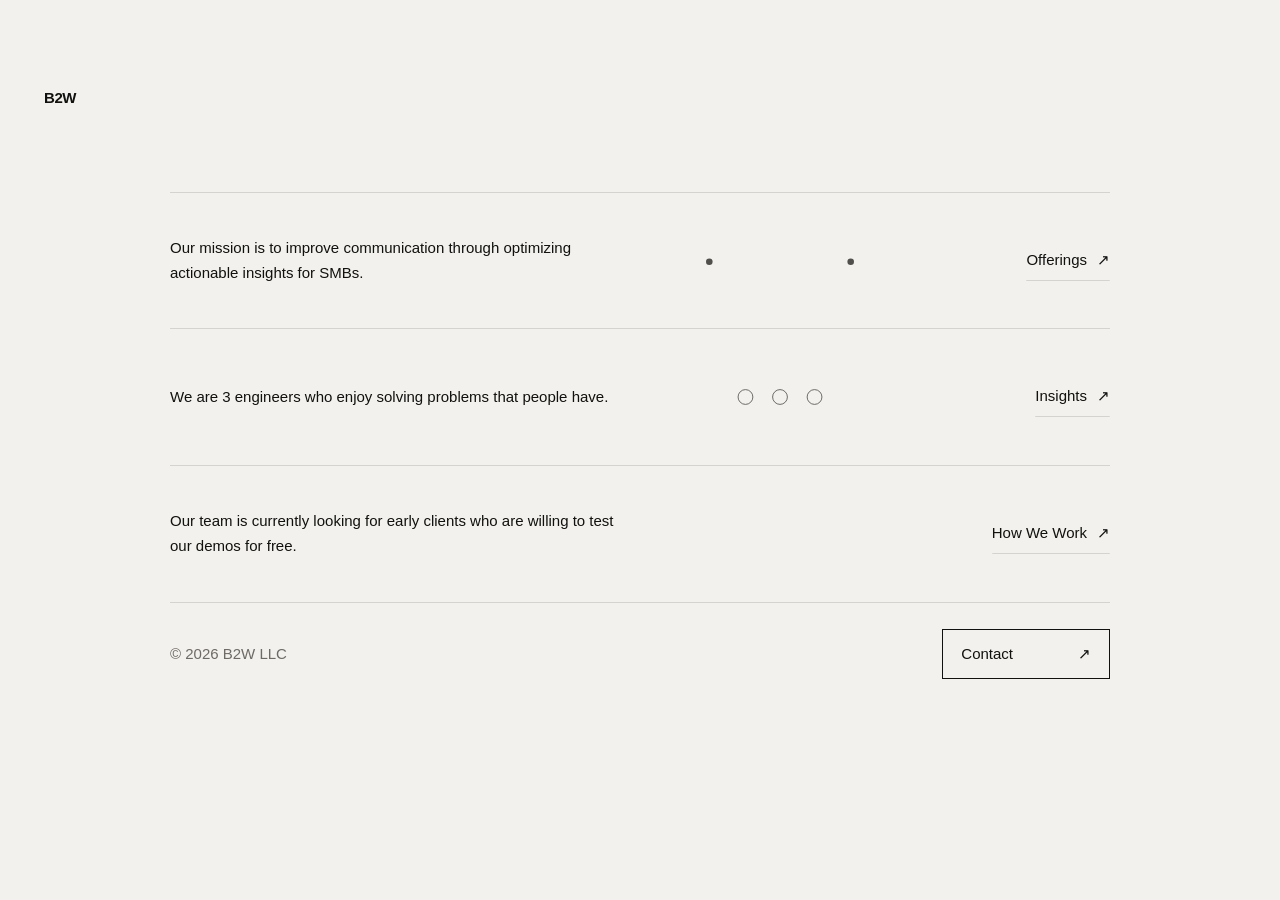
==== commit f4bb351e: "Restore approved header and refine expandable capabilities cards" ====
--- a/index.html
+++ b/index.html
@@ -962,26 +962,57 @@
 @media(max-width:780px){#insights .field-workspace{width:100%!important}#insights .field-library,#insights .field-reader{width:100%!important}}
 @media(prefers-reduced-motion:reduce){#insights *{animation:none!important;transition:none!important}}
 </style>
-<style id="b2w-capabilities-grid-style">#offerings .capabilities-intro{max-width:700px;margin:0 0 32px}#offerings .capabilities-label,#offerings .capability-number{display:block;color:var(--muted);font-size:var(--size);font-weight:500;margin-bottom:14px}#offerings .capabilities-intro p{font-size:var(--size);line-height:1.7}#offerings .capabilities-grid{grid-template-columns:repeat(3,minmax(0,1fr));gap:16px}#offerings .capability-card{min-height:260px;padding:26px;display:block}#offerings .capability-card .offering-trigger{display:flex;flex-direction:column;align-items:flex-start;text-align:left;width:100%;gap:0}#offerings .capability-card .offering-title,#offerings .capability-card .offering-desc,#offerings .capability-card .capability-action{font-size:var(--size);line-height:1.6}#offerings .capability-card .offering-title{font-weight:700;margin-bottom:12px}#offerings .capability-card .offering-desc{margin-bottom:20px;opacity:.78}#offerings .capability-action{margin-top:auto;display:flex;justify-content:space-between;gap:20px;width:100%;border-top:1px solid var(--rule);padding-top:14px}#offerings .capability-detail{overflow:hidden;padding:20px 0 0;color:var(--muted);border-top:1px solid var(--rule)}#offerings .capability-detail p{margin:12px 0 0;line-height:1.9}#offerings .capability-card.is-open .capability-action span{transform:rotate(45deg)}@media(max-width:980px){#offerings .capabilities-grid{grid-template-columns:repeat(2,minmax(0,1fr))}}@media(max-width:630px){#offerings .capabilities-grid{grid-template-columns:1fr}#offerings .capability-card{min-height:0}}</style></head>
+<style id="b2w-capabilities-grid-style">#offerings .capabilities-intro{max-width:700px;margin:0 0 32px}#offerings .capabilities-label,#offerings .capability-number{display:block;color:var(--muted);font-size:var(--size);font-weight:500;margin-bottom:14px}#offerings .capabilities-intro p{font-size:var(--size);line-height:1.7}#offerings .capabilities-grid{grid-template-columns:repeat(3,minmax(0,1fr));gap:16px}#offerings .capability-card{min-height:260px;padding:26px;display:block}#offerings .capability-card .offering-trigger{display:flex;flex-direction:column;align-items:flex-start;text-align:left;width:100%;gap:0}#offerings .capability-card .offering-title,#offerings .capability-card .offering-desc,#offerings .capability-card .capability-action{font-size:var(--size);line-height:1.6}#offerings .capability-card .offering-title{font-weight:700;margin-bottom:12px}#offerings .capability-card .offering-desc{margin-bottom:20px;opacity:.78}#offerings .capability-action{margin-top:auto;display:flex;justify-content:space-between;gap:20px;width:100%;border-top:1px solid var(--rule);padding-top:14px}#offerings .capability-detail{overflow:hidden;padding:20px 0 0;color:var(--muted);border-top:1px solid var(--rule)}#offerings .capability-detail p{margin:12px 0 0;line-height:1.9}#offerings .capability-card.is-open .capability-action span{transform:rotate(45deg)}@media(max-width:980px){#offerings .capabilities-grid{grid-template-columns:repeat(2,minmax(0,1fr))}}@media(max-width:630px){#offerings .capabilities-grid{grid-template-columns:1fr}#offerings .capability-card{min-height:0}}</style><style id="b2w-capabilities-header-fix-20261009">
+/* Approved desktop header: logo | centered navigation | right actions. */
+@media(min-width:781px){
+ body:not(.mode-home) .site-header .header-inner,body.mode-home .site-header .header-inner,.site-header .header-inner{
+ display:grid!important;grid-template-columns:1fr auto 1fr!important;align-items:center!important;gap:22px!important;
+ width:calc(100% - 88px)!important;max-width:1220px!important;margin-inline:auto!important;
+ height:66px!important;min-height:66px!important;padding:0!important;
+ }
+ .site-header .brand,body:not(.mode-home) .site-header .brand{grid-column:1!important;grid-row:1!important;position:static!important;justify-self:start!important;margin:0!important}
+ .site-header .current-page{display:none!important}
+ .site-header .header-nav{display:flex!important;position:static!important;grid-column:2!important;grid-row:1!important;align-items:center!important;justify-content:center!important;gap:22px!important;margin:0!important}
+ .site-header .header-nav a{white-space:nowrap!important}
+ .site-header .contact-button{display:inline-flex!important;grid-column:3!important;grid-row:1!important;justify-self:start!important;margin:0!important;position:relative!important;left:auto!important;top:auto!important;transform:none!important;background:transparent!important;color:var(--ink)!important;border:1px solid var(--rule)!important}
+ .site-header .menu-toggle{display:none!important}
+ .site-header .header-nav a[href^="/jasonai/"],.site-header .header-nav a[href^="/clara/"]{text-decoration:none!important}
+}
+@media(max-width:780px){.site-header .current-page{display:none!important}}
+#offerings .capabilities-intro,#offerings .capability-number{display:none!important}
+#offerings .capabilities-grid{padding-top:20px}
+#offerings .capability-card{height:auto!important;min-height:270px!important;overflow:visible!important;display:flex!important;flex-direction:column!important;justify-content:flex-start!important}
+#offerings .capability-card .offering-trigger{height:auto!important;min-height:235px!important;flex:1 0 auto!important;overflow:visible!important}
+#offerings .capability-card .offering-title{white-space:normal!important}
+#offerings .capability-card .offering-desc,#offerings .capability-card.is-open .offering-desc{display:block!important;overflow:visible!important;max-height:none!important;white-space:normal!important;text-overflow:clip!important;-webkit-line-clamp:unset!important;line-clamp:unset!important;opacity:1!important}
+#offerings .capability-card .offering-reveal{height:auto!important;overflow:hidden!important;max-height:0;grid-template-rows:1fr!important;opacity:0!important;transition:max-height .35s cubic-bezier(.22,1,.36,1),opacity .25s ease!important}
+#offerings .capability-card.is-open .offering-reveal{max-height:260px!important;opacity:1!important}
+#offerings .capability-card .capability-detail{border-top:1px solid var(--rule)!important;margin-top:8px;padding:18px 0 10px!important}
+#offerings .capability-card .capability-detail>span{display:none!important}
+#offerings .capability-card .capability-detail p{margin:0!important;line-height:1.85!important;color:var(--ink)!important;opacity:.85}
+#offerings .capability-card .capability-action{margin-top:auto!important}
+@media(max-width:780px){#offerings .capability-card .offering-trigger{min-height:175px!important}}
+@media(prefers-reduced-motion:reduce){#offerings .capability-card .offering-reveal{transition:none!important}}
+</style></head>
 <body>
 <div class="site-shell">
 <header class="site-header">
 <div class="header-inner">
-<a aria-label="B2W home" class="brand" data-view-link="home" href="#home">B2W</a><span class="current-page" id="currentPage" aria-live="polite"></span>
-<nav aria-label="Demo navigation" class="header-nav"><a data-view-link="how-we-work" href="#how-we-work">How We Work</a><a data-view-link="insights" href="#insights">Insights</a><a data-view-link="offerings" href="#offerings">Offerings</a><a href="/jasonai/">JasonAI ↗</a></nav>
+<a aria-label="B2W home" class="brand" data-view-link="home" href="#home">B2W</a><span class="current-page" id="currentPage" aria-live="polite" hidden></span>
+<nav aria-label="Demo navigation" class="header-nav"><a data-view-link="how-we-work" href="#how-we-work">How We Work</a><a data-view-link="insights" href="#insights">Insights</a><a data-view-link="offerings" href="#offerings">Capabilities</a><a href="/jasonai/">JasonAI ↗</a><a href="/clara/">Clara ↗</a></nav>
 <a class="contact-button" href="mailto:hello@b2w-ai.com?subject=B2W%20inquiry">Contact</a>
 <button aria-controls="mobileTray" aria-expanded="false" class="menu-toggle" type="button"><span>Menu</span><span aria-hidden="true">+</span></button>
 <nav aria-label="Mobile navigation" class="mobile-tray" id="mobileTray">
  <a data-view-link="how-we-work" href="#how-we-work"><span>How We Work</span><span>→</span></a>
  <a data-view-link="insights" href="#insights"><span>Insights</span><span>→</span></a>
- <a data-view-link="offerings" href="#offerings"><span>Offerings</span><span>→</span></a>
+ <a data-view-link="offerings" href="#offerings"><span>Capabilities</span><span>→</span></a>
  <a class="mobile-contact-cta" href="mailto:hello@b2w-ai.com?subject=B2W%20inquiry"><span>Contact</span><span aria-hidden="true">→</span></a>
- <a class="product-sub-link" href="/jasonai/"><span>JasonAI</span><span>↗</span></a>
+ <a class="product-sub-link" href="/jasonai/"><span>JasonAI</span><span>↗</span></a><a class="product-sub-link" href="/clara/"><span>Clara</span><span>↗</span></a>
  </nav>
 </div>
 <div class="mobile-menu-shade" aria-hidden="true"></div></header>
 <div class="view-wrap">
-<main class="mock-view active" data-view="home" id="home"><section class="mission-home"><div class="mission-unit"><p>Our mission is to improve communication through optimizing actionable insights for SMBs.</p><div class="mission-interlude"><svg viewBox="0 0 180 42" fill="none" aria-hidden="true"><path class="hm-path" d="M4 22H55L75 7L101 35L126 22H176"/><circle class="hm-dot" r="4" cx="4" cy="22"/><circle class="hm-dot delay" r="4" cx="176" cy="22"/></svg><a class="mission-link" data-view-link="offerings" href="#offerings">Offerings <span aria-hidden="true">↗</span></a></div></div><div class="mission-unit"><p>We are 3 engineers who enjoy solving problems that people have.</p><div class="mission-interlude"><svg viewBox="0 0 180 42" fill="none" aria-hidden="true"><path class="hm-path" d="M8 21H172"/><circle class="hm-node" cx="48" cy="21" r="9"/><circle class="hm-node delay" cx="90" cy="21" r="9"/><circle class="hm-node delay2" cx="132" cy="21" r="9"/></svg><a class="mission-link" data-view-link="insights" href="#insights">Insights <span aria-hidden="true">↗</span></a></div></div><div class="mission-unit"><p>Our team is currently looking for early clients who are willing to test our demos for free.</p><div class="mission-interlude"><svg viewBox="0 0 180 42" fill="none" aria-hidden="true"><path class="hm-path" d="M4 32H40V10H82V32H122V10H176"/><path class="hm-tail" d="M161 4L176 10L161 16"/></svg><a class="mission-link" data-view-link="how-we-work" href="#how-we-work">How We Work <span aria-hidden="true">↗</span></a></div></div>  <div class="home-bottom-actions"><span class="home-llc">© 2026 B2W LLC</span><a class="home-contact" href="mailto:hello@b2w-ai.com?subject=B2W%20inquiry">Contact <span aria-hidden="true">↗</span></a></div></section></main><main class="mock-view" data-view="offerings" id="offerings"><div class="capabilities-intro"><span class="capabilities-label">B2W / CAPABILITIES</span><p>Engineering services for organizations that need better systems, clearer information, and decisions they can act on.</p></div><div class="offerings-layout capabilities-grid"><article class="offering-card capability-card" data-offering="1"><button class="offering-trigger" type="button" aria-expanded="false" aria-controls="feature-1"><span class="capability-number">01 / CAPABILITY</span><span class="offering-title">AI Workflows</span><span class="offering-desc">Connect existing systems, data, and approvals into dependable workflows that reduce repeated manual work.</span><span class="capability-action" aria-hidden="true">Explore details <span>+</span></span></button><div class="offering-reveal" id="feature-1" aria-hidden="true"><div class="capability-detail"><span>Typical applications</span><p>Automated handoffs<br>Document processing<br>Human approvals</p></div></div></article><article class="offering-card capability-card" data-offering="2"><button class="offering-trigger" type="button" aria-expanded="false" aria-controls="feature-2"><span class="capability-number">02 / CAPABILITY</span><span class="offering-title">AI Agents</span><span class="offering-desc">Build task-focused assistants that interpret context, use authorized tools, and surface decisions for review.</span><span class="capability-action" aria-hidden="true">Explore details <span>+</span></span></button><div class="offering-reveal" id="feature-2" aria-hidden="true"><div class="capability-detail"><span>Typical applications</span><p>Tool integrations<br>Project memory<br>Action tracking</p></div></div></article><article class="offering-card capability-card" data-offering="3"><button class="offering-trigger" type="button" aria-expanded="false" aria-controls="feature-3"><span class="capability-number">03 / CAPABILITY</span><span class="offering-title">Chatbots</span><span class="offering-desc">Create conversational interfaces for customers and teams to find answers, submit requests, and navigate information.</span><span class="capability-action" aria-hidden="true">Explore details <span>+</span></span></button><div class="offering-reveal" id="feature-3" aria-hidden="true"><div class="capability-detail"><span>Typical applications</span><p>Knowledge bases<br>Support flows<br>Internal assistants</p></div></div></article><article class="offering-card capability-card" data-offering="4"><button class="offering-trigger" type="button" aria-expanded="false" aria-controls="feature-4"><span class="capability-number">04 / CAPABILITY</span><span class="offering-title">Voice Interfaces</span><span class="offering-desc">Turn spoken requests and field notes into structured information and actionable tasks.</span><span class="capability-action" aria-hidden="true">Explore details <span>+</span></span></button><div class="offering-reveal" id="feature-4" aria-hidden="true"><div class="capability-detail"><span>Typical applications</span><p>Voice capture<br>Transcription<br>Structured inputs</p></div></div></article><article class="offering-card capability-card" data-offering="5"><button class="offering-trigger" type="button" aria-expanded="false" aria-controls="feature-5"><span class="capability-number">05 / CAPABILITY</span><span class="offering-title">Financial Modeling</span><span class="offering-desc">Model costs, scenarios, cash flow, and project economics to support clearer financial decisions.</span><span class="capability-action" aria-hidden="true">Explore details <span>+</span></span></button><div class="offering-reveal" id="feature-5" aria-hidden="true"><div class="capability-detail"><span>Typical applications</span><p>Scenario analysis<br>Forecasts<br>Decision dashboards</p></div></div></article><article class="offering-card capability-card" data-offering="6"><button class="offering-trigger" type="button" aria-expanded="false" aria-controls="feature-6"><span class="capability-number">06 / CAPABILITY</span><span class="offering-title">Technical M&A Preparation</span><span class="offering-desc">Assess technology, systems, workflows, and integration opportunities ahead of acquisitions and transitions.</span><span class="capability-action" aria-hidden="true">Explore details <span>+</span></span></button><div class="offering-reveal" id="feature-6" aria-hidden="true"><div class="capability-detail"><span>Typical applications</span><p>Technical diligence<br>System mapping<br>Integration planning</p></div></div></article></div></main>
+<main class="mock-view active" data-view="home" id="home"><section class="mission-home"><div class="mission-unit"><p>Our mission is to improve communication through optimizing actionable insights for SMBs.</p><div class="mission-interlude"><svg viewBox="0 0 180 42" fill="none" aria-hidden="true"><path class="hm-path" d="M4 22H55L75 7L101 35L126 22H176"/><circle class="hm-dot" r="4" cx="4" cy="22"/><circle class="hm-dot delay" r="4" cx="176" cy="22"/></svg><a class="mission-link" data-view-link="offerings" href="#offerings">Offerings <span aria-hidden="true">↗</span></a></div></div><div class="mission-unit"><p>We are 3 engineers who enjoy solving problems that people have.</p><div class="mission-interlude"><svg viewBox="0 0 180 42" fill="none" aria-hidden="true"><path class="hm-path" d="M8 21H172"/><circle class="hm-node" cx="48" cy="21" r="9"/><circle class="hm-node delay" cx="90" cy="21" r="9"/><circle class="hm-node delay2" cx="132" cy="21" r="9"/></svg><a class="mission-link" data-view-link="insights" href="#insights">Insights <span aria-hidden="true">↗</span></a></div></div><div class="mission-unit"><p>Our team is currently looking for early clients who are willing to test our demos for free.</p><div class="mission-interlude"><svg viewBox="0 0 180 42" fill="none" aria-hidden="true"><path class="hm-path" d="M4 32H40V10H82V32H122V10H176"/><path class="hm-tail" d="M161 4L176 10L161 16"/></svg><a class="mission-link" data-view-link="how-we-work" href="#how-we-work">How We Work <span aria-hidden="true">↗</span></a></div></div>  <div class="home-bottom-actions"><span class="home-llc">© 2026 B2W LLC</span><a class="home-contact" href="mailto:hello@b2w-ai.com?subject=B2W%20inquiry">Contact <span aria-hidden="true">↗</span></a></div></section></main><main class="mock-view" data-view="offerings" id="offerings"><div class="offerings-layout capabilities-grid"><article class="offering-card capability-card" data-offering="1"><button class="offering-trigger" type="button" aria-expanded="false" aria-controls="feature-1"><span class="offering-title">AI Workflows</span><span class="offering-desc">Connect existing systems, data, and approvals into dependable workflows that reduce repeated manual work.</span><span class="capability-action" aria-hidden="true">Explore details <span>+</span></span></button><div class="offering-reveal" id="feature-1" aria-hidden="true"><div class="capability-detail"><span>Typical applications</span><p>Automated handoffs<br>Document processing<br>Human approvals</p></div></div></article><article class="offering-card capability-card" data-offering="2"><button class="offering-trigger" type="button" aria-expanded="false" aria-controls="feature-2"><span class="offering-title">AI Agents</span><span class="offering-desc">Build task-focused assistants that interpret context, use authorized tools, and surface decisions for review.</span><span class="capability-action" aria-hidden="true">Explore details <span>+</span></span></button><div class="offering-reveal" id="feature-2" aria-hidden="true"><div class="capability-detail"><span>Typical applications</span><p>Tool integrations<br>Project memory<br>Action tracking</p></div></div></article><article class="offering-card capability-card" data-offering="3"><button class="offering-trigger" type="button" aria-expanded="false" aria-controls="feature-3"><span class="offering-title">Chatbots</span><span class="offering-desc">Create conversational interfaces for customers and teams to find answers, submit requests, and navigate information.</span><span class="capability-action" aria-hidden="true">Explore details <span>+</span></span></button><div class="offering-reveal" id="feature-3" aria-hidden="true"><div class="capability-detail"><span>Typical applications</span><p>Knowledge bases<br>Support flows<br>Internal assistants</p></div></div></article><article class="offering-card capability-card" data-offering="4"><button class="offering-trigger" type="button" aria-expanded="false" aria-controls="feature-4"><span class="offering-title">Voice Interfaces</span><span class="offering-desc">Turn spoken requests and field notes into structured information and actionable tasks.</span><span class="capability-action" aria-hidden="true">Explore details <span>+</span></span></button><div class="offering-reveal" id="feature-4" aria-hidden="true"><div class="capability-detail"><span>Typical applications</span><p>Voice capture<br>Transcription<br>Structured inputs</p></div></div></article><article class="offering-card capability-card" data-offering="5"><button class="offering-trigger" type="button" aria-expanded="false" aria-controls="feature-5"><span class="offering-title">Financial Modeling</span><span class="offering-desc">Model costs, scenarios, cash flow, and project economics to support clearer financial decisions.</span><span class="capability-action" aria-hidden="true">Explore details <span>+</span></span></button><div class="offering-reveal" id="feature-5" aria-hidden="true"><div class="capability-detail"><span>Typical applications</span><p>Scenario analysis<br>Forecasts<br>Decision dashboards</p></div></div></article><article class="offering-card capability-card" data-offering="6"><button class="offering-trigger" type="button" aria-expanded="false" aria-controls="feature-6"><span class="offering-title">Technical M&A Preparation</span><span class="offering-desc">Assess technology, systems, workflows, and integration opportunities ahead of acquisitions and transitions.</span><span class="capability-action" aria-hidden="true">Explore details <span>+</span></span></button><div class="offering-reveal" id="feature-6" aria-hidden="true"><div class="capability-detail"><span>Typical applications</span><p>Technical diligence<br>System mapping<br>Integration planning</p></div></div></article></div></main>
 <main class="mock-view" data-view="team" id="team"><div class="team-table" role="table" aria-label="B2W team"><div class="team-row" role="row" tabindex="0"><div class="team-identity" role="cell"><strong>Ali</strong><br>Strategy<img class="team-portrait" alt="Portrait of Ali" src="[data-uri]" loading="lazy"></div><div role="cell">Identifies the decisions worth improving, shapes product direction, and connects customer needs to practical systems.</div></div><div class="team-row" role="row" tabindex="0"><div class="team-identity" role="cell"><strong>Aaron</strong><br>Operations<img class="team-portrait" alt="Portrait of Aaron" src="[data-uri]" loading="lazy"></div><div role="cell">Customer discovery, delivery, and turning working pilots into repeatable services.</div></div><div class="team-row" role="row" tabindex="0"><div class="team-identity" role="cell"><strong>Jason</strong><br>Technology<img class="team-portrait" alt="Portrait of Jason" src="[data-uri]" loading="lazy"></div><div role="cell">Implementation, architecture, and translating product behavior into working software.</div></div></div></main>
 <main class="mock-view" data-view="how-we-work" id="how-we-work">
 <section class="subpage">
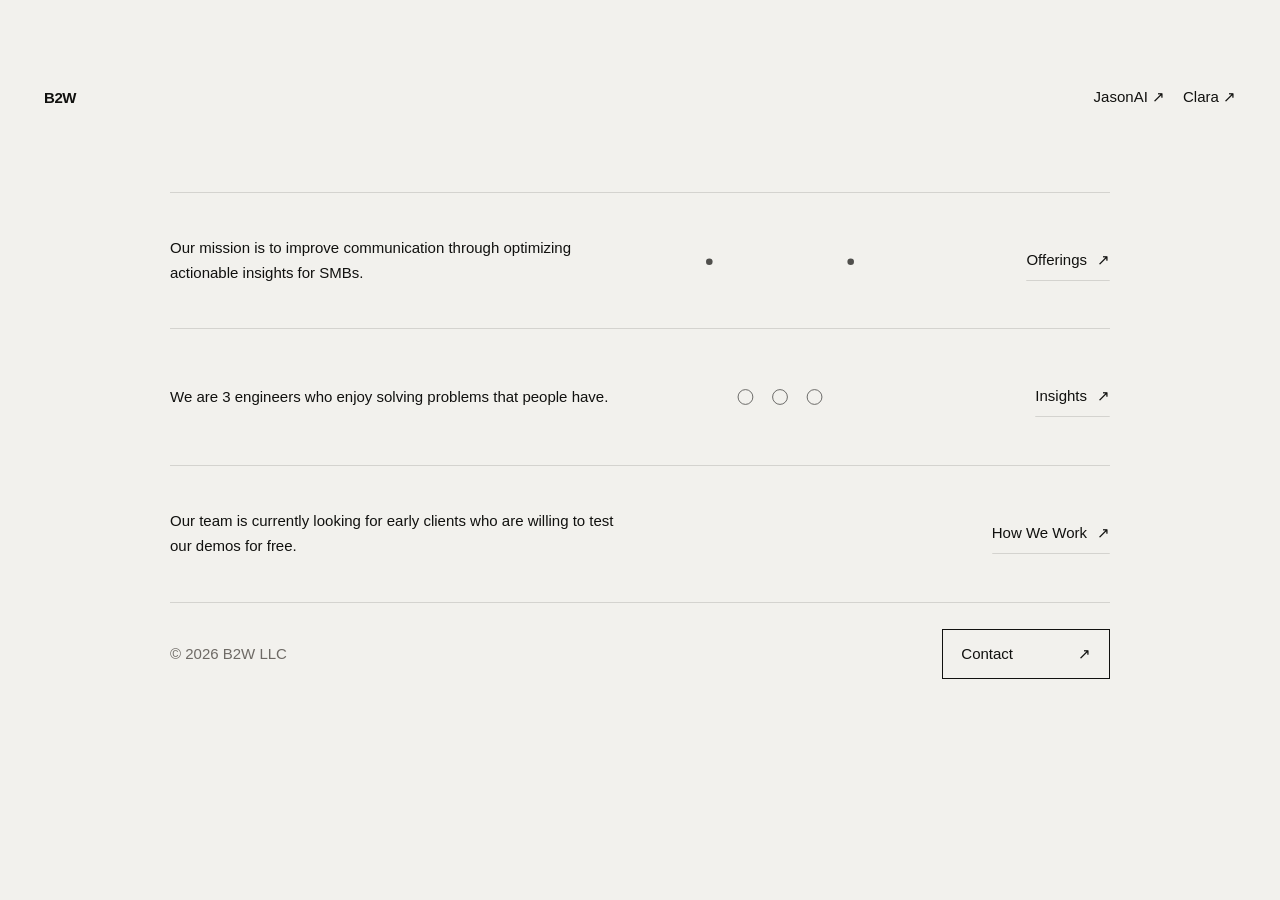
==== commit e5f6b4d8: "Fix header groups and grid layout across B2W views" ====
--- a/index.html
+++ b/index.html
@@ -965,18 +965,14 @@
 <style id="b2w-capabilities-grid-style">#offerings .capabilities-intro{max-width:700px;margin:0 0 32px}#offerings .capabilities-label,#offerings .capability-number{display:block;color:var(--muted);font-size:var(--size);font-weight:500;margin-bottom:14px}#offerings .capabilities-intro p{font-size:var(--size);line-height:1.7}#offerings .capabilities-grid{grid-template-columns:repeat(3,minmax(0,1fr));gap:16px}#offerings .capability-card{min-height:260px;padding:26px;display:block}#offerings .capability-card .offering-trigger{display:flex;flex-direction:column;align-items:flex-start;text-align:left;width:100%;gap:0}#offerings .capability-card .offering-title,#offerings .capability-card .offering-desc,#offerings .capability-card .capability-action{font-size:var(--size);line-height:1.6}#offerings .capability-card .offering-title{font-weight:700;margin-bottom:12px}#offerings .capability-card .offering-desc{margin-bottom:20px;opacity:.78}#offerings .capability-action{margin-top:auto;display:flex;justify-content:space-between;gap:20px;width:100%;border-top:1px solid var(--rule);padding-top:14px}#offerings .capability-detail{overflow:hidden;padding:20px 0 0;color:var(--muted);border-top:1px solid var(--rule)}#offerings .capability-detail p{margin:12px 0 0;line-height:1.9}#offerings .capability-card.is-open .capability-action span{transform:rotate(45deg)}@media(max-width:980px){#offerings .capabilities-grid{grid-template-columns:repeat(2,minmax(0,1fr))}}@media(max-width:630px){#offerings .capabilities-grid{grid-template-columns:1fr}#offerings .capability-card{min-height:0}}</style><style id="b2w-capabilities-header-fix-20261009">
 /* Approved desktop header: logo | centered navigation | right actions. */
 @media(min-width:781px){
- body:not(.mode-home) .site-header .header-inner,body.mode-home .site-header .header-inner,.site-header .header-inner{
- display:grid!important;grid-template-columns:1fr auto 1fr!important;align-items:center!important;gap:22px!important;
- width:calc(100% - 88px)!important;max-width:1220px!important;margin-inline:auto!important;
- height:66px!important;min-height:66px!important;padding:0!important;
- }
- .site-header .brand,body:not(.mode-home) .site-header .brand{grid-column:1!important;grid-row:1!important;position:static!important;justify-self:start!important;margin:0!important}
+ .site-header .header-inner,body.mode-home .site-header .header-inner,body:not(.mode-home) .site-header .header-inner{display:grid!important;grid-template-columns:minmax(100px,1fr) auto minmax(260px,1fr)!important;gap:24px!important;width:calc(100% - 88px)!important;max-width:1220px!important;height:66px!important;min-height:66px!important;padding:0!important;margin:0 auto!important;align-items:center!important}
+ .site-header .brand{grid-column:1!important;grid-row:1!important;justify-self:start!important;position:static!important;margin:0!important}
  .site-header .current-page{display:none!important}
- .site-header .header-nav{display:flex!important;position:static!important;grid-column:2!important;grid-row:1!important;align-items:center!important;justify-content:center!important;gap:22px!important;margin:0!important}
- .site-header .header-nav a{white-space:nowrap!important}
- .site-header .contact-button{display:inline-flex!important;grid-column:3!important;grid-row:1!important;justify-self:start!important;margin:0!important;position:relative!important;left:auto!important;top:auto!important;transform:none!important;background:transparent!important;color:var(--ink)!important;border:1px solid var(--rule)!important}
+ .site-header .header-nav{display:flex!important;grid-column:2!important;grid-row:1!important;position:static!important;align-items:center!important;justify-content:center!important;gap:22px!important;margin:0!important}
+ .site-header .header-actions{display:flex!important;grid-column:3!important;grid-row:1!important;justify-self:end!important;align-items:center!important;gap:18px!important;white-space:nowrap!important}
+ .site-header .header-actions>a{color:var(--ink)!important;text-decoration:none!important;white-space:nowrap!important}
+ .site-header .header-actions .contact-button{display:inline-flex!important;position:static!important;transform:none!important;margin:0!important;padding:8px 14px!important;border:1px solid var(--rule)!important;border-radius:999px!important;background:transparent!important;color:var(--ink)!important;align-items:center!important;justify-content:center!important}
  .site-header .menu-toggle{display:none!important}
- .site-header .header-nav a[href^="/jasonai/"],.site-header .header-nav a[href^="/clara/"]{text-decoration:none!important}
 }
 @media(max-width:780px){.site-header .current-page{display:none!important}}
 #offerings .capabilities-intro,#offerings .capability-number{display:none!important}
@@ -993,14 +989,14 @@
 #offerings .capability-card .capability-action{margin-top:auto!important}
 @media(max-width:780px){#offerings .capability-card .offering-trigger{min-height:175px!important}}
 @media(prefers-reduced-motion:reduce){#offerings .capability-card .offering-reveal{transition:none!important}}
-</style></head>
+</style><style id="b2w-header-actions-mobile">@media(max-width:780px){.site-header .header-actions{display:none!important}}</style></head>
 <body>
 <div class="site-shell">
 <header class="site-header">
 <div class="header-inner">
 <a aria-label="B2W home" class="brand" data-view-link="home" href="#home">B2W</a><span class="current-page" id="currentPage" aria-live="polite" hidden></span>
-<nav aria-label="Demo navigation" class="header-nav"><a data-view-link="how-we-work" href="#how-we-work">How We Work</a><a data-view-link="insights" href="#insights">Insights</a><a data-view-link="offerings" href="#offerings">Capabilities</a><a href="/jasonai/">JasonAI ↗</a><a href="/clara/">Clara ↗</a></nav>
-<a class="contact-button" href="mailto:hello@b2w-ai.com?subject=B2W%20inquiry">Contact</a>
+<nav aria-label="Demo navigation" class="header-nav"><a data-view-link="how-we-work" href="#how-we-work">How We Work</a><a data-view-link="insights" href="#insights">Insights</a><a data-view-link="offerings" href="#offerings">Capabilities</a></nav>
+<div class="header-actions"><a class="contact-button" href="mailto:hello@b2w-ai.com?subject=B2W%20inquiry">Contact</a><a href="/jasonai/">JasonAI ↗</a><a href="/clara/">Clara ↗</a></div>
 <button aria-controls="mobileTray" aria-expanded="false" class="menu-toggle" type="button"><span>Menu</span><span aria-hidden="true">+</span></button>
 <nav aria-label="Mobile navigation" class="mobile-tray" id="mobileTray">
  <a data-view-link="how-we-work" href="#how-we-work"><span>How We Work</span><span>→</span></a>
